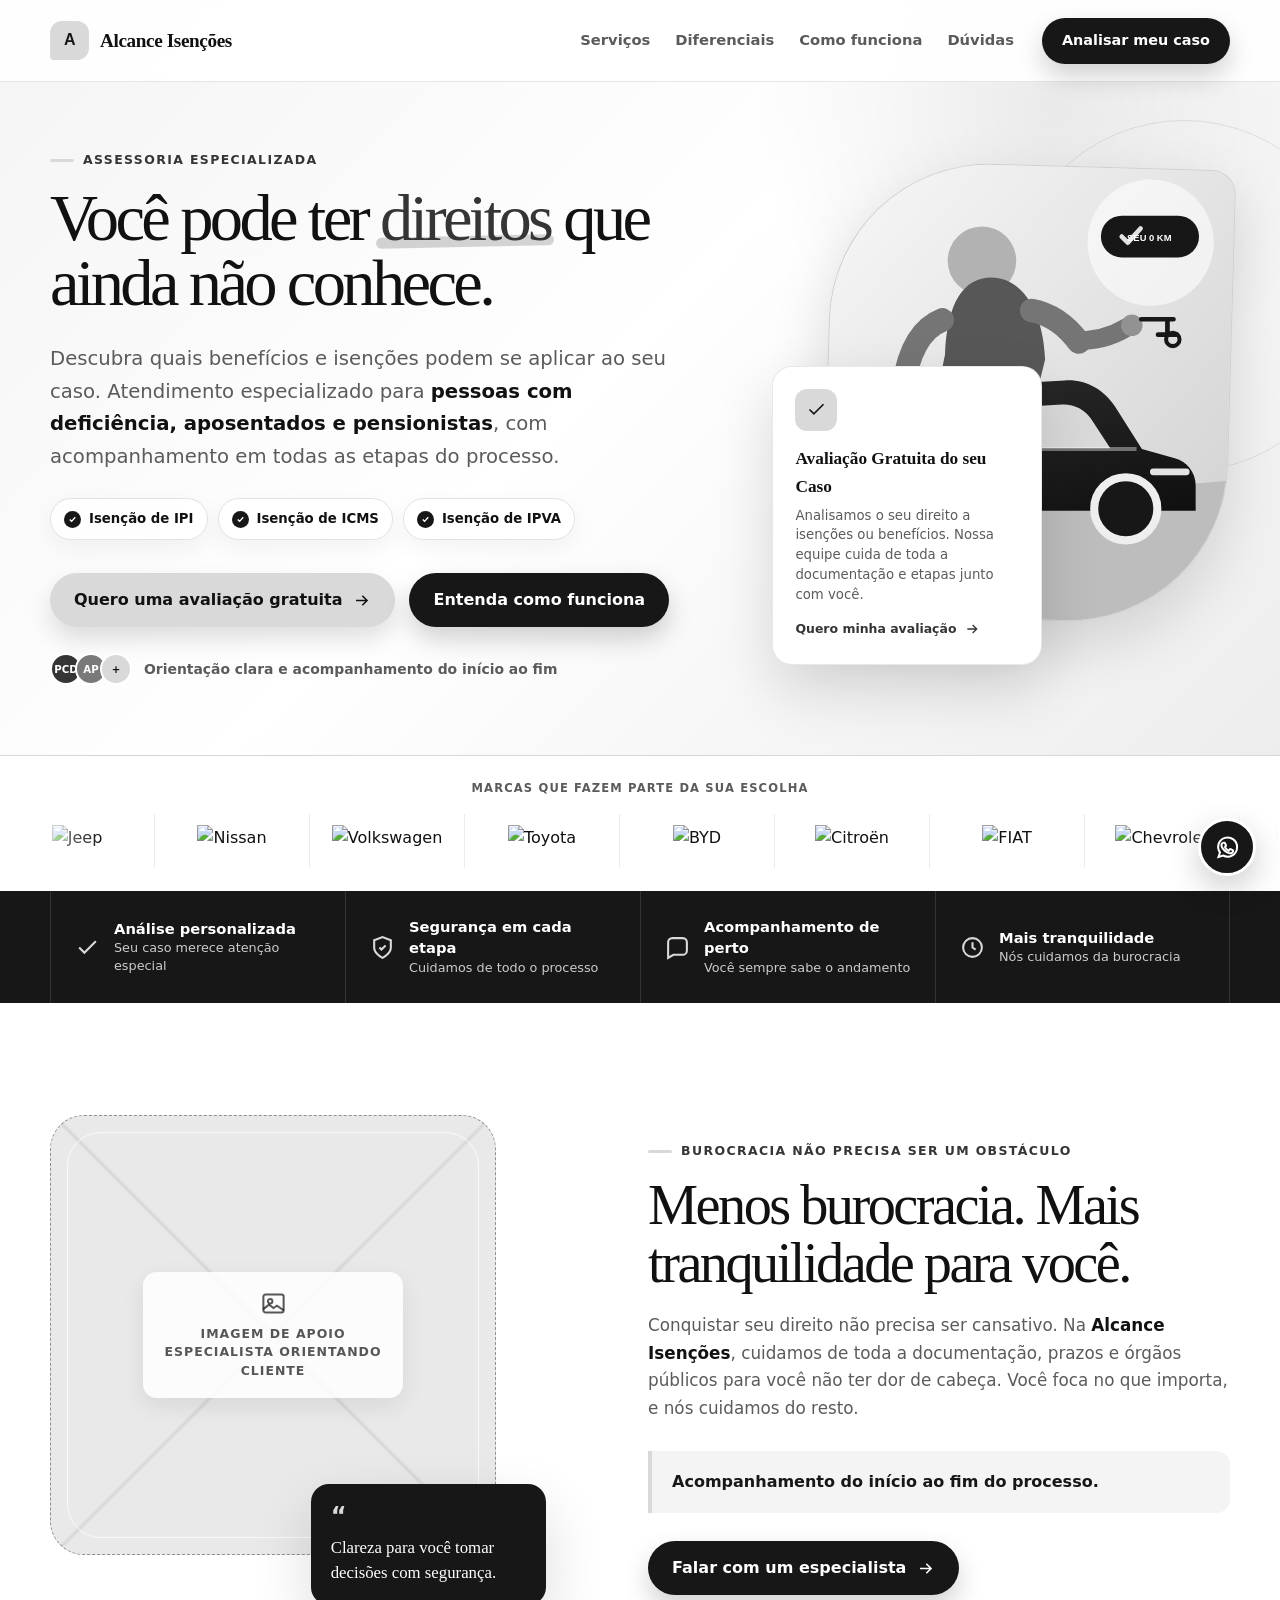
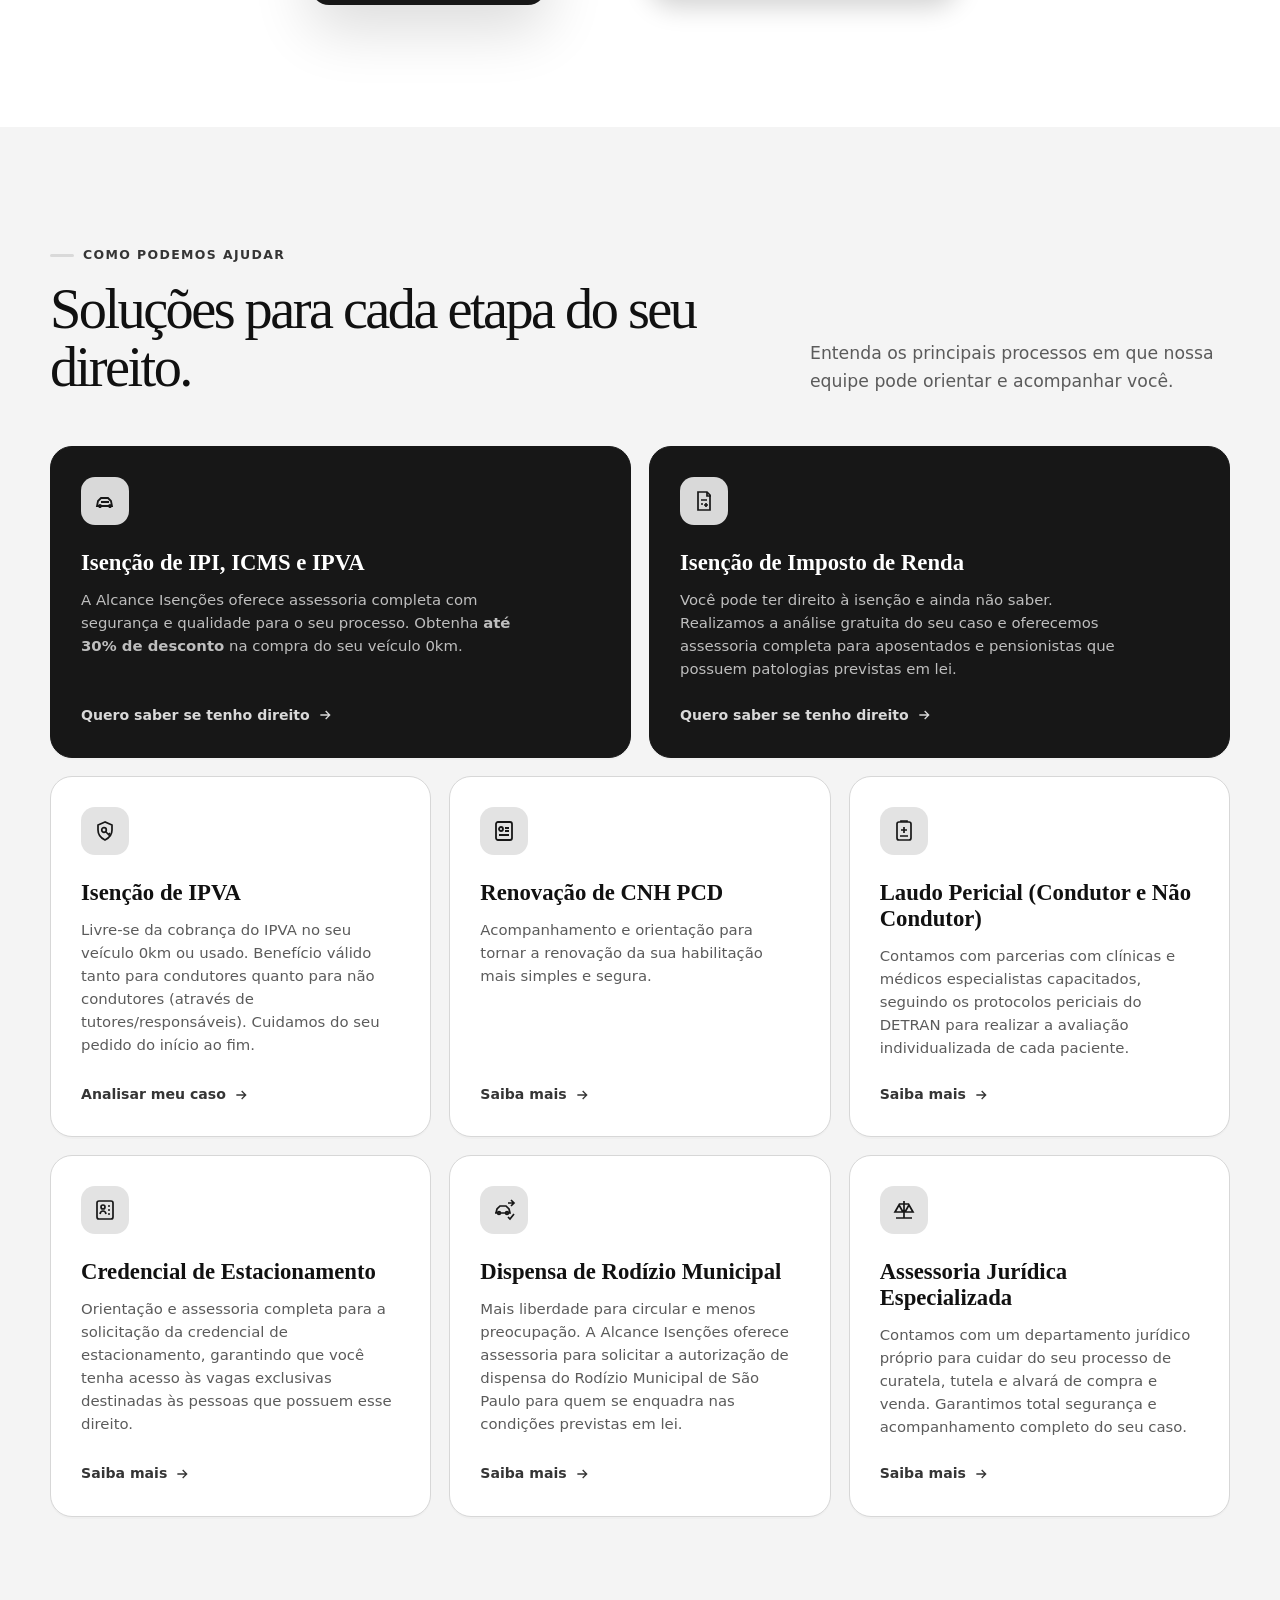
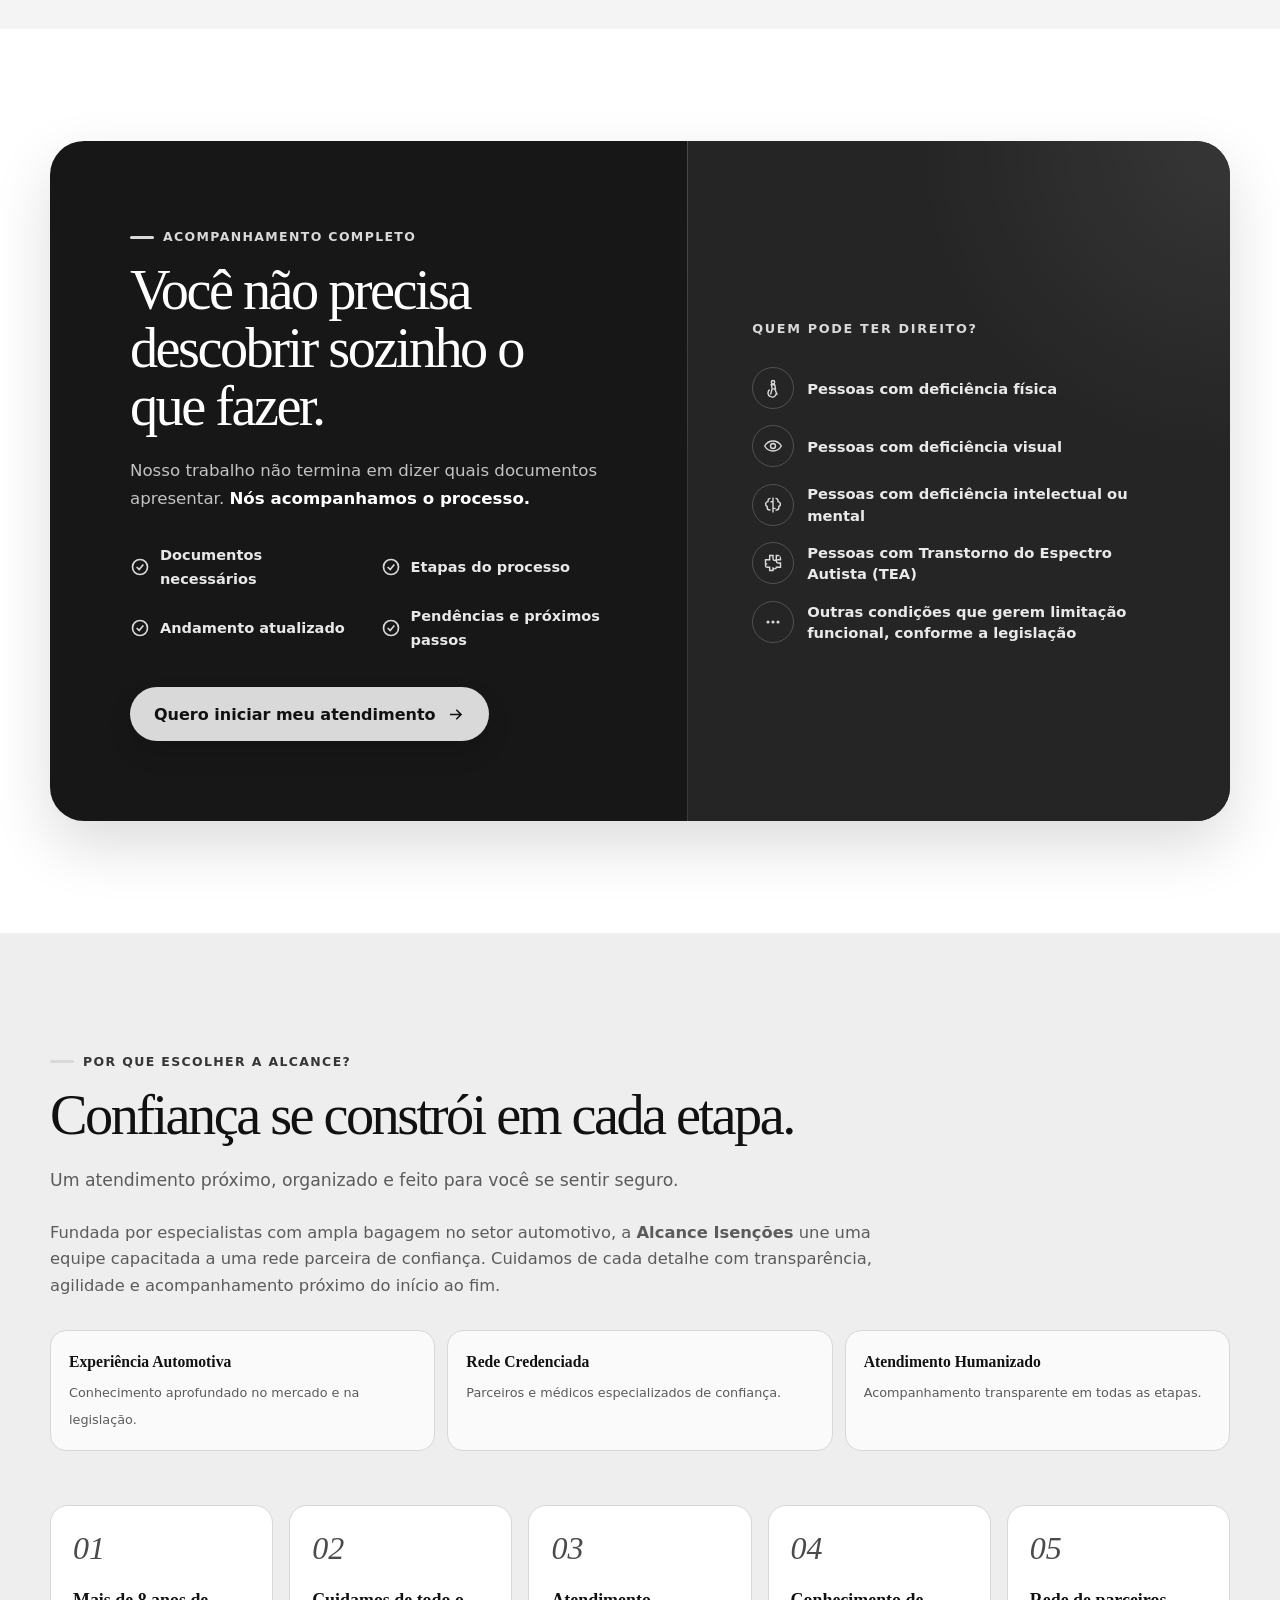
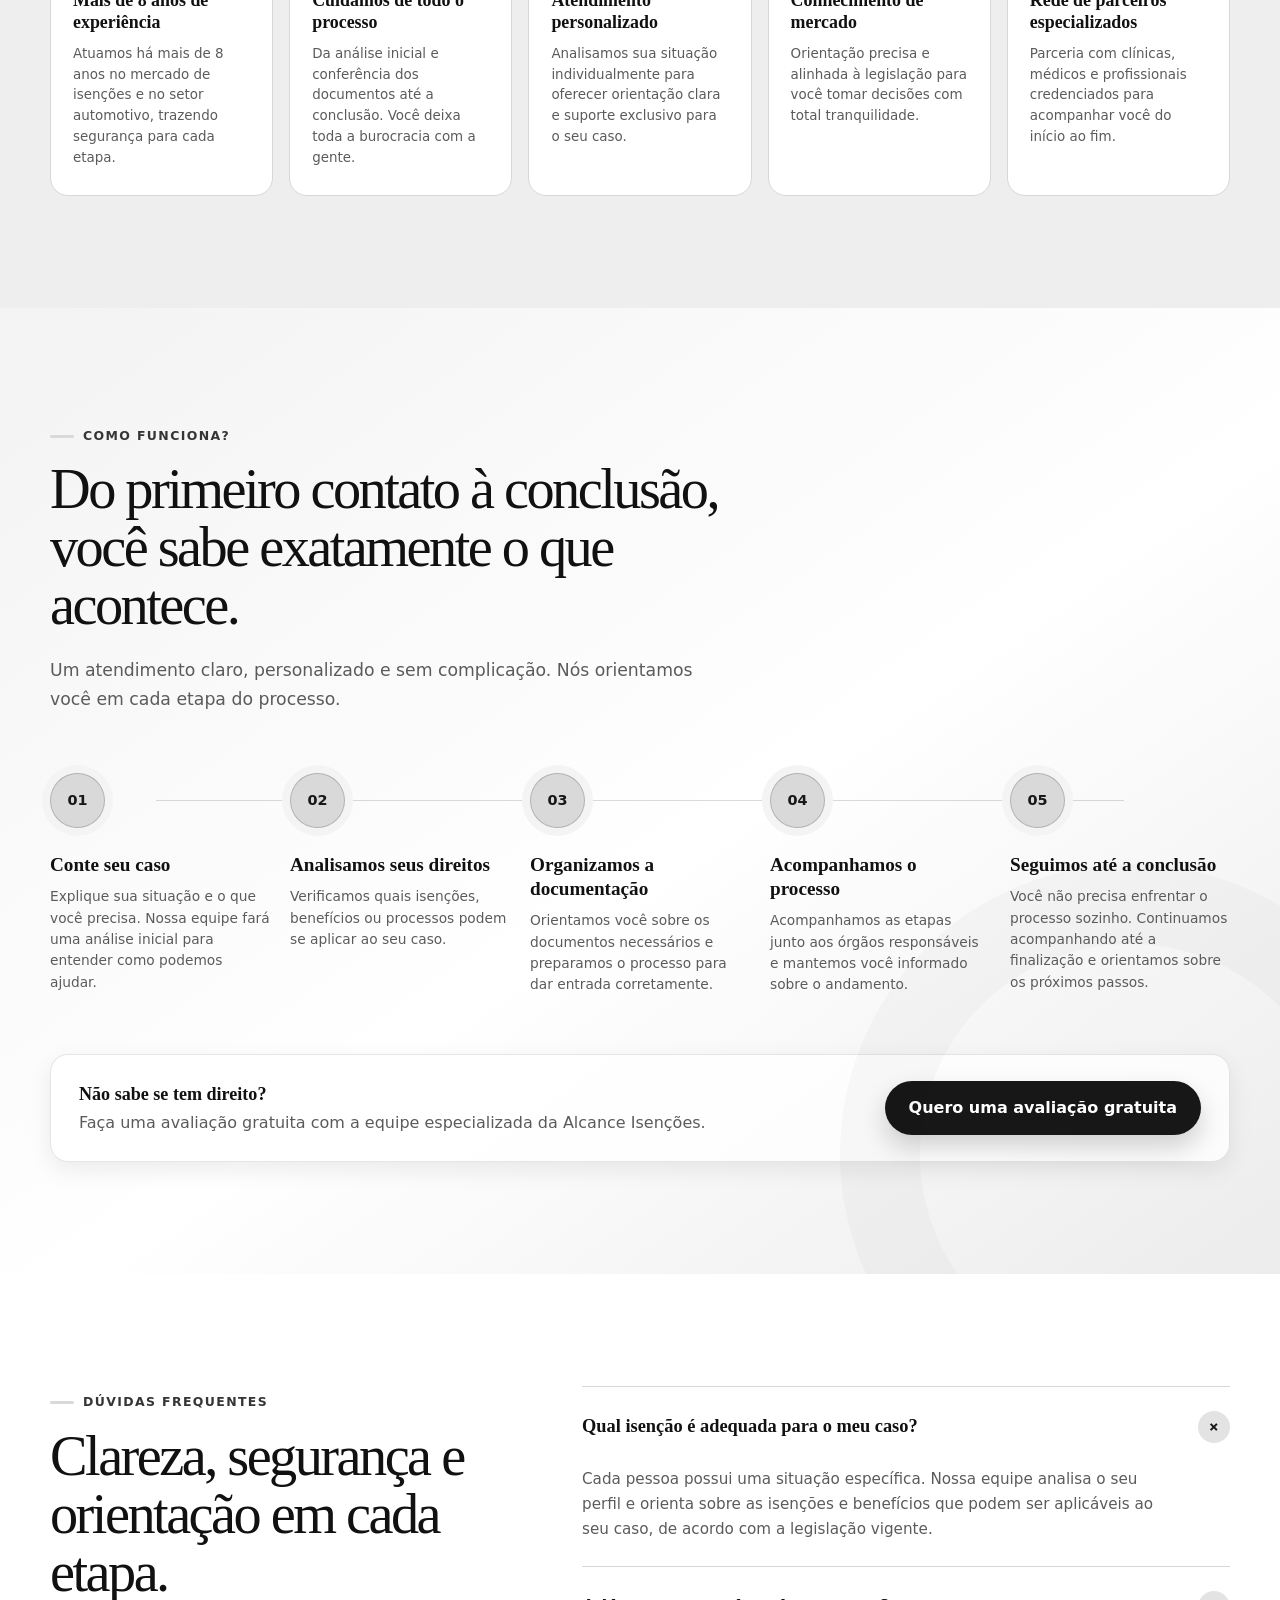
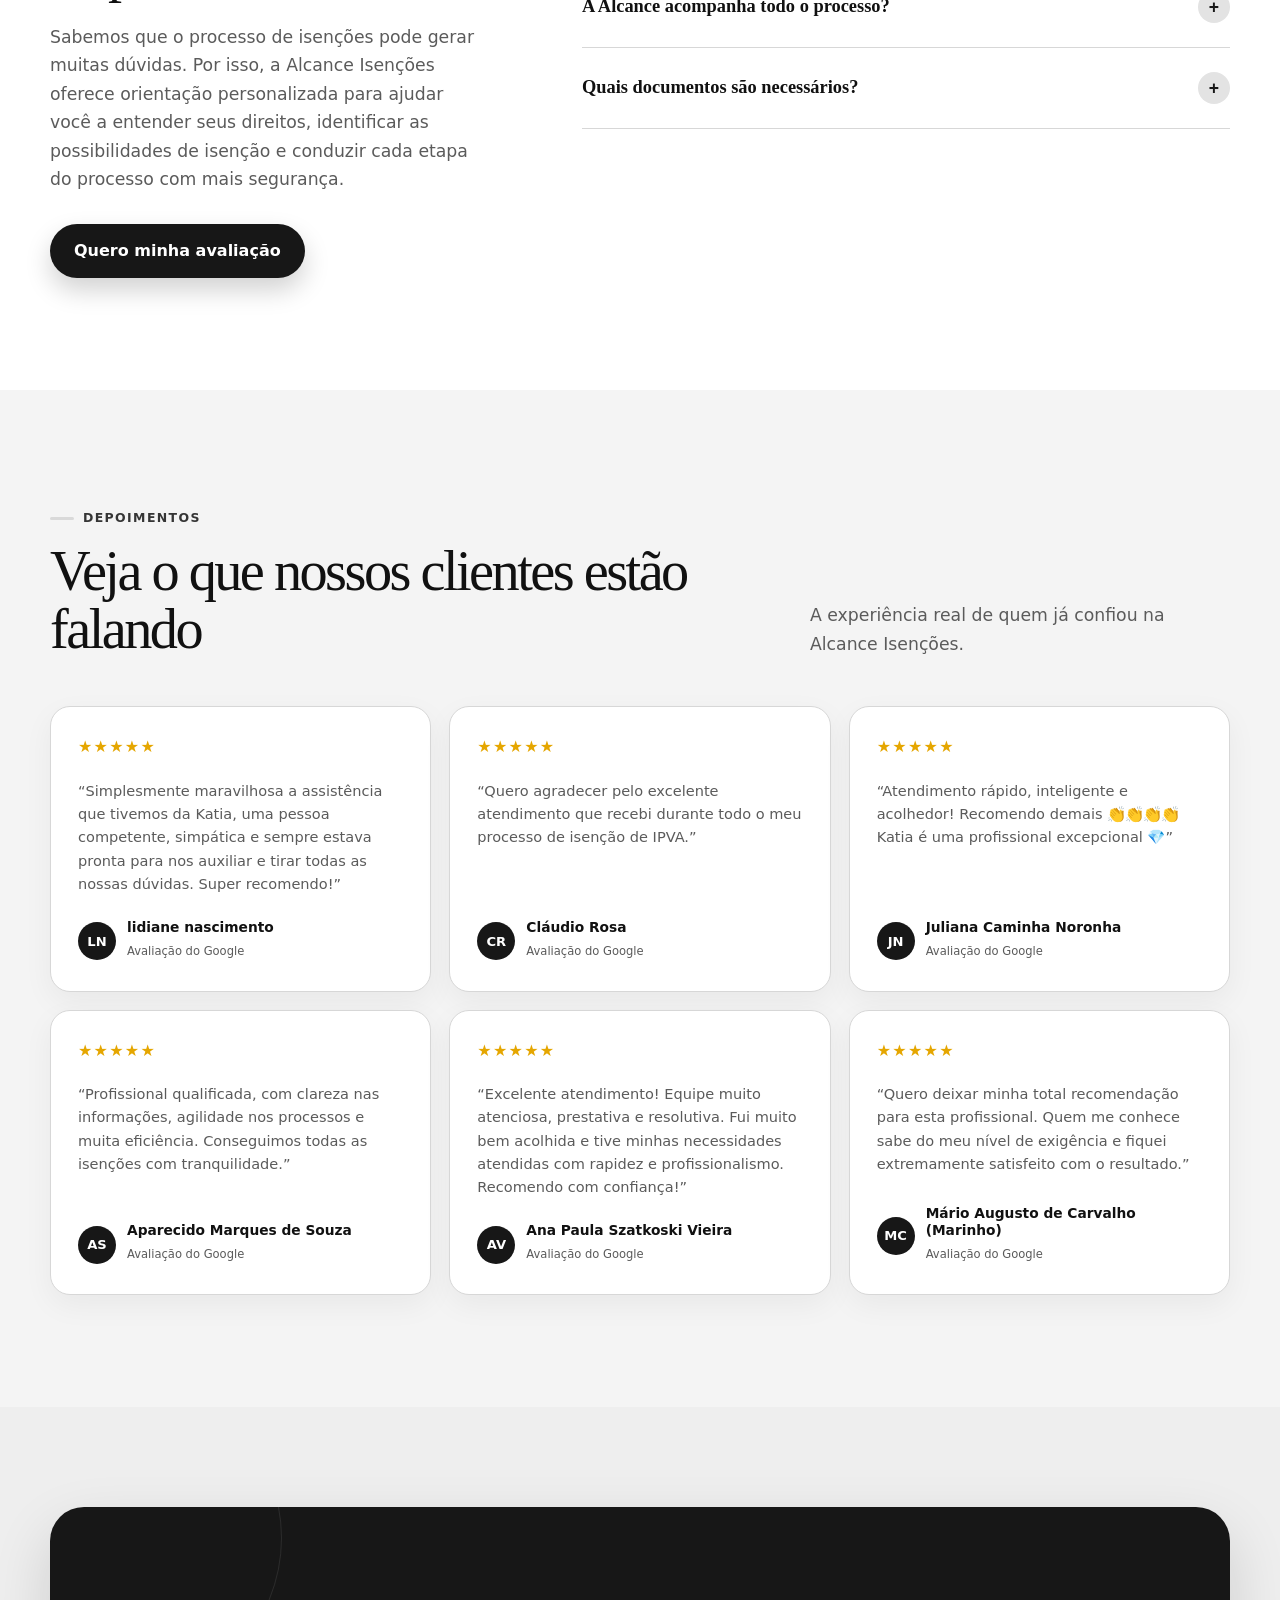
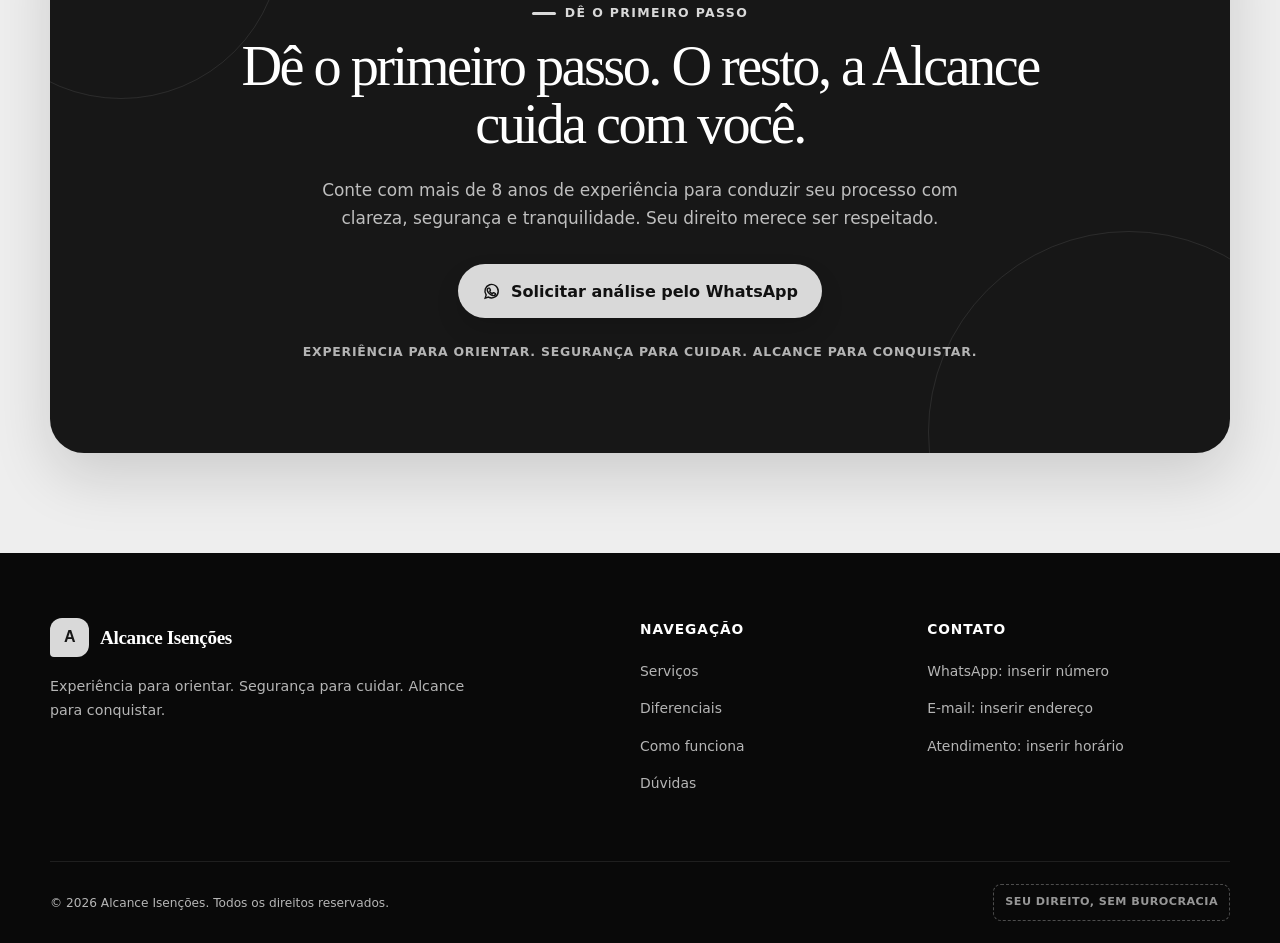
==== index.html @ c64ab35e "Atualizações" ====
<!DOCTYPE html>
<html lang="pt-BR">
<head>
  <meta charset="UTF-8">
  <meta name="viewport" content="width=device-width, initial-scale=1.0">
  <meta name="description" content="Assessoria especializada em isenções, benefícios e processos para pessoas com deficiência, aposentados e pensionistas.">
  <meta name="theme-color" content="#111111">
  <title>Alcance Isenções | Seu direito, sem burocracia</title>

  <style>
    :root {
      --ink: #111111;
      --ink-soft: #5b5b5b;
      --brand: #171717;
      --brand-2: #353535;
      --mint: #e3e3e3;
      --mint-light: #f4f4f4;
      --cream: #eeeeee;
      --paper: #ffffff;
      --accent: #d9d9d9;
      --accent-dark: #4a4a4a;
      --line: #d7d7d7;
      --shadow-sm: 0 8px 24px rgba(0, 0, 0, .08);
      --shadow-lg: 0 24px 60px rgba(0, 0, 0, .14);
      --radius-sm: 14px;
      --radius-md: 22px;
      --radius-lg: 34px;
      --max: 1180px;
      --header-height: 82px;
    }

    * {
      box-sizing: border-box;
      margin: 0;
      padding: 0;
    }

    html {
      scroll-behavior: smooth;
      scroll-padding-top: calc(var(--header-height) + 24px);
      overflow-x: clip;
    }

    body {
      color: var(--ink);
      background: var(--paper);
      font-family: Inter, ui-sans-serif, system-ui, -apple-system, BlinkMacSystemFont, "Segoe UI", sans-serif;
      font-size: 16px;
      line-height: 1.65;
      -webkit-font-smoothing: antialiased;
      overflow-x: clip;
    }

    body.menu-open {
      overflow: hidden;
    }

    a {
      color: inherit;
      text-decoration: none;
    }

    button,
    input,
    textarea,
    select {
      font: inherit;
    }

    button,
    a {
      -webkit-tap-highlight-color: transparent;
    }

    img,
    svg {
      display: block;
      max-width: 100%;
    }

    .container {
      width: min(calc(100% - 40px), var(--max));
      margin-inline: auto;
    }

    .sr-only {
      position: absolute;
      width: 1px;
      height: 1px;
      padding: 0;
      margin: -1px;
      overflow: hidden;
      clip: rect(0, 0, 0, 0);
      white-space: nowrap;
      border: 0;
    }

    main,
    section {
      max-width: 100%;
    }

    .hero-grid > *,
    .split-grid > *,
    .support-grid > *,
    .faq-layout > *,
    .footer-main > * {
      min-width: 0;
    }

    .section {
      position: relative;
      padding: 112px 0;
    }

    .section--soft {
      background: var(--mint-light);
    }

    .section--cream {
      background: var(--cream);
    }

    .eyebrow {
      display: inline-flex;
      align-items: center;
      gap: 9px;
      margin-bottom: 18px;
      color: var(--brand-2);
      font-size: .78rem;
      font-weight: 800;
      letter-spacing: .11em;
      line-height: 1;
      text-transform: uppercase;
    }

    .eyebrow::before {
      width: 24px;
      height: 3px;
      border-radius: 99px;
      background: var(--accent);
      content: "";
    }

    .section-title {
      max-width: 760px;
      font-family: Georgia, "Times New Roman", serif;
      font-size: clamp(2.1rem, 4.4vw, 4rem);
      font-weight: 500;
      letter-spacing: -.045em;
      line-height: 1.03;
    }

    .section-lead {
      max-width: 660px;
      margin-top: 22px;
      color: var(--ink-soft);
      font-size: 1.08rem;
    }

    .btn {
      display: inline-flex;
      min-height: 54px;
      align-items: center;
      justify-content: center;
      gap: 10px;
      padding: 15px 23px;
      border: 1px solid transparent;
      border-radius: 999px;
      cursor: pointer;
      font-weight: 800;
      line-height: 1.2;
      text-align: center;
      transition: transform .2s ease, box-shadow .2s ease, background .2s ease, border-color .2s ease;
    }

    .btn:hover {
      transform: translateY(-2px);
    }

    .btn:focus-visible,
    .nav-link:focus-visible,
    .menu-toggle:focus-visible,
    .footer-link:focus-visible {
      outline: 3px solid rgba(0, 0, 0, .4);
      outline-offset: 3px;
    }

    .btn--primary {
      color: #111111;
      background: var(--accent);
      box-shadow: 0 12px 24px rgba(0, 0, 0, .13);
    }

    .btn--primary:hover {
      background: #c7c7c7;
      box-shadow: 0 16px 30px rgba(0, 0, 0, .17);
    }

    .btn--dark {
      color: white;
      background: var(--brand);
      box-shadow: 0 12px 26px rgba(0, 0, 0, .18);
    }

    .btn--dark:hover {
      background: var(--brand-2);
    }

    .btn--outline {
      color: white;
      border-color: rgba(255, 255, 255, .36);
      background: transparent;
    }

    .btn--outline:hover {
      border-color: white;
      background: rgba(255, 255, 255, .08);
    }

    .btn svg {
      width: 19px;
      height: 19px;
      flex: 0 0 auto;
      transition: transform .2s ease;
    }

    .btn:hover svg {
      transform: translateX(3px);
    }

    .site-header {
      position: fixed;
      z-index: 100;
      top: 0;
      right: 0;
      left: 0;
      height: var(--header-height);
      border-bottom: 1px solid rgba(0, 0, 0, .1);
      background: rgba(255, 255, 255, .9);
      backdrop-filter: blur(16px);
    }

    .header-inner {
      display: flex;
      height: 100%;
      align-items: center;
      justify-content: space-between;
      gap: 28px;
    }

    .brand {
      display: inline-flex;
      align-items: center;
      gap: 11px;
      font-family: Georgia, "Times New Roman", serif;
      font-size: 1.2rem;
      font-weight: 700;
      letter-spacing: -.02em;
      white-space: nowrap;
    }

    .brand-mark {
      display: grid;
      width: 39px;
      height: 39px;
      place-items: center;
      border-radius: 12px 12px 12px 4px;
      color: var(--brand);
      background: var(--accent);
      font-family: Inter, sans-serif;
      font-size: 1rem;
      font-weight: 900;
    }

    .main-nav {
      display: flex;
      align-items: center;
      gap: 28px;
    }

    .nav-links {
      display: flex;
      align-items: center;
      gap: 25px;
      list-style: none;
    }

    .nav-link {
      color: var(--ink-soft);
      font-size: .92rem;
      font-weight: 700;
      transition: color .2s ease;
    }

    .nav-link:hover {
      color: var(--brand);
    }

    .header-cta {
      min-height: 46px;
      padding: 12px 19px;
      font-size: .9rem;
    }

    .menu-toggle {
      display: none;
      width: 46px;
      height: 46px;
      border: 0;
      border-radius: 12px;
      color: var(--brand);
      background: var(--mint-light);
      cursor: pointer;
    }

    .menu-toggle span,
    .menu-toggle::before,
    .menu-toggle::after {
      display: block;
      width: 20px;
      height: 2px;
      margin: 4px auto;
      border-radius: 99px;
      background: currentColor;
      content: "";
      transition: transform .2s ease, opacity .2s ease;
    }

    .menu-open .menu-toggle span {
      opacity: 0;
    }

    .menu-open .menu-toggle::before {
      transform: translateY(6px) rotate(45deg);
    }

    .menu-open .menu-toggle::after {
      transform: translateY(-6px) rotate(-45deg);
    }

    .hero {
      position: relative;
      isolation: isolate;
      overflow: hidden;
      padding: calc(var(--header-height) + 62px) 0 70px;
      background:
        radial-gradient(circle at 82% 14%, rgba(0, 0, 0, .07), transparent 24%),
        linear-gradient(135deg, #f4f4f4 0%, #fff 48%, #ededed 100%);
    }

    .hero::before {
      position: absolute;
      top: 120px;
      right: -80px;
      width: 350px;
      height: 350px;
      border: 1px solid rgba(0, 0, 0, .09);
      border-radius: 50%;
      content: "";
    }

    .hero-grid {
      display: grid;
      align-items: center;
      grid-template-columns: minmax(0, 1.18fr) minmax(390px, .82fr);
      gap: clamp(42px, 5vw, 72px);
    }

    .hero-content {
      position: relative;
      z-index: 2;
    }

    .hero h1 {
      max-width: 720px;
      font-family: Georgia, "Times New Roman", serif;
      font-size: clamp(3rem, 5.2vw, 4.75rem);
      font-weight: 500;
      letter-spacing: -.055em;
      line-height: .98;
    }

    .hero h1 span {
      position: relative;
      color: var(--brand-2);
    }

    .hero h1 span::after {
      position: absolute;
      z-index: -1;
      right: -4px;
      bottom: 7px;
      left: -4px;
      height: 11px;
      border-radius: 99px;
      background: rgba(0, 0, 0, .17);
      content: "";
      transform: rotate(-1.2deg);
    }

    .hero-copy {
      max-width: 640px;
      margin-top: 28px;
      color: var(--ink-soft);
      font-size: clamp(1.06rem, 1.7vw, 1.23rem);
    }

    .hero-copy strong {
      color: var(--ink);
    }

    .hero-benefits {
      display: flex;
      flex-wrap: wrap;
      gap: 10px;
      margin-top: 25px;
      list-style: none;
    }

    .hero-benefits li {
      display: inline-flex;
      align-items: center;
      gap: 8px;
      padding: 9px 13px;
      border: 1px solid rgba(0, 0, 0, .11);
      border-radius: 999px;
      color: var(--ink);
      background: rgba(255, 255, 255, .78);
      box-shadow: 0 8px 24px rgba(0, 0, 0, .05);
      font-size: .83rem;
      font-weight: 850;
    }

    .hero-benefits svg {
      width: 17px;
      height: 17px;
      padding: 3px;
      border-radius: 50%;
      color: white;
      background: var(--brand);
    }

    .hero-actions {
      display: flex;
      flex-wrap: wrap;
      align-items: center;
      gap: 14px;
      margin-top: 33px;
    }

    .micro-proof {
      display: flex;
      align-items: center;
      gap: 12px;
      margin-top: 26px;
      color: var(--ink-soft);
      font-size: .87rem;
      font-weight: 650;
    }

    .avatar-stack {
      display: flex;
      padding-left: 7px;
    }

    .avatar {
      display: grid;
      width: 32px;
      height: 32px;
      margin-left: -7px;
      place-items: center;
      border: 2px solid white;
      border-radius: 50%;
      color: white;
      background: var(--brand-2);
      font-size: .64rem;
      font-weight: 900;
    }

    .avatar:nth-child(2) { background: #797979; }
    .avatar:nth-child(3) { color: var(--ink); background: var(--accent); }

    .hero-visual {
      position: relative;
      min-height: 500px;
    }

    .image-placeholder {
      position: relative;
      display: grid;
      overflow: hidden;
      place-items: center;
      border: 1px dashed rgba(0, 0, 0, .38);
      color: rgba(0, 0, 0, .66);
      background:
        linear-gradient(135deg, transparent 49.5%, rgba(0, 0, 0, .08) 50%, transparent 50.5%),
        linear-gradient(45deg, transparent 49.5%, rgba(0, 0, 0, .08) 50%, transparent 50.5%),
        #e9e9e9;
      text-align: center;
    }

    .image-placeholder::before {
      position: absolute;
      inset: 16px;
      border: 1px solid rgba(255, 255, 255, .72);
      border-radius: inherit;
      content: "";
    }

    .placeholder-label {
      position: relative;
      z-index: 1;
      max-width: 260px;
      padding: 18px;
      border-radius: 14px;
      background: rgba(255, 255, 255, .86);
      box-shadow: var(--shadow-sm);
      font-size: .78rem;
      font-weight: 800;
      line-height: 1.45;
      text-transform: uppercase;
      letter-spacing: .08em;
    }

    .placeholder-label svg {
      width: 27px;
      margin: 0 auto 8px;
    }

    .hero-photo {
      position: absolute;
      top: 0;
      right: 0;
      display: block;
      width: 88%;
      height: 455px;
      overflow: hidden;
      border: 1px solid rgba(0, 0, 0, .1);
      border-radius: 160px 24px 160px 24px;
      background: #e7e7e7;
      box-shadow: var(--shadow-lg);
      transform: rotate(1.6deg);
    }

    .hero-photo > svg {
      width: 100%;
      height: 100%;
      transform: rotate(-1.6deg) scale(1.04);
    }

    .floating-card {
      position: absolute;
      bottom: 0;
      left: 0;
      width: 270px;
      padding: 22px;
      border: 1px solid rgba(0, 0, 0, .09);
      border-radius: 20px;
      background: white;
      box-shadow: var(--shadow-lg);
    }

    .floating-icon {
      display: grid;
      width: 42px;
      height: 42px;
      margin-bottom: 14px;
      place-items: center;
      border-radius: 12px;
      color: var(--brand);
      background: var(--accent);
    }

    .floating-icon svg {
      width: 21px;
    }

    .floating-card strong {
      display: block;
      margin-bottom: 4px;
      font-family: Georgia, "Times New Roman", serif;
      font-size: 1.08rem;
    }

    .floating-card p {
      color: var(--ink-soft);
      font-size: .83rem;
      line-height: 1.5;
    }

    .floating-card .card-link {
      margin-top: 14px;
      font-size: .78rem;
    }

    .brands {
      overflow: hidden;
      padding: 23px 0;
      border-top: 1px solid var(--line);
      border-bottom: 1px solid var(--line);
      background: white;
    }

    .brands-label {
      margin-bottom: 16px;
      color: var(--ink-soft);
      font-size: .72rem;
      font-weight: 850;
      letter-spacing: .1em;
      text-align: center;
      text-transform: uppercase;
    }

    .brands-viewport {
      overflow: hidden;
      mask-image: linear-gradient(to right, transparent, black 8%, black 92%, transparent);
    }

    .brands-track {
      display: flex;
      width: max-content;
      animation: brands-scroll 34s linear infinite;
    }

    .brands:hover .brands-track {
      animation-play-state: paused;
    }

    .brand-set {
      display: flex;
      align-items: center;
    }

    .partner-logo {
      display: grid;
      width: 155px;
      min-width: 155px;
      height: 54px;
      place-items: center;
      padding: 7px 20px;
      border-right: 1px solid rgba(0, 0, 0, .08);
    }

    .partner-logo img {
      width: auto;
      max-width: 112px;
      height: 32px;
      object-fit: contain;
    }

    @keyframes brands-scroll {
      to { transform: translateX(-50%); }
    }

    .trust-bar {
      position: relative;
      z-index: 3;
      margin-top: -1px;
      color: white;
      background: var(--brand);
    }

    .trust-grid {
      display: grid;
      grid-template-columns: repeat(4, 1fr);
    }

    .trust-item {
      display: flex;
      min-height: 112px;
      align-items: center;
      gap: 14px;
      padding: 24px;
      border-left: 1px solid rgba(255, 255, 255, .12);
    }

    .trust-item:last-child {
      border-right: 1px solid rgba(255, 255, 255, .12);
    }

    .trust-item svg {
      width: 25px;
      flex: 0 0 auto;
      color: var(--accent);
    }

    .trust-item span {
      color: rgba(255, 255, 255, .78);
      font-size: .8rem;
      line-height: 1.4;
    }

    .trust-item strong {
      display: block;
      color: white;
      font-size: .92rem;
    }

    .split-grid {
      display: grid;
      align-items: center;
      grid-template-columns: .92fr 1.08fr;
      gap: clamp(54px, 8vw, 110px);
    }

    .split-visual {
      position: relative;
      min-height: 500px;
    }

    .split-photo {
      width: 90%;
      height: 440px;
      border-radius: var(--radius-lg);
    }

    .side-note {
      position: absolute;
      right: 0;
      bottom: 10px;
      width: 235px;
      padding: 20px;
      border-radius: 18px;
      color: white;
      background: var(--brand);
      box-shadow: var(--shadow-lg);
    }

    .side-note span {
      display: block;
      margin-bottom: 8px;
      color: var(--accent);
      font-size: 1.5rem;
      font-weight: 900;
      line-height: 1;
    }

    .side-note p {
      font-family: Georgia, "Times New Roman", serif;
      font-size: 1.05rem;
      line-height: 1.45;
    }

    .copy-block p {
      margin-top: 20px;
      color: var(--ink-soft);
      font-size: 1.05rem;
    }

    .copy-block p strong {
      color: var(--ink);
    }

    .copy-callout {
      margin: 28px 0;
      padding: 18px 20px;
      border-left: 4px solid var(--accent);
      border-radius: 0 14px 14px 0;
      color: var(--brand);
      background: var(--mint-light);
      font-weight: 800;
    }

    .services-head {
      display: flex;
      align-items: end;
      justify-content: space-between;
      gap: 40px;
      margin-bottom: 50px;
    }

    .services-head .section-lead {
      max-width: 420px;
      margin: 0;
    }

    .services-grid {
      display: grid;
      grid-template-columns: repeat(12, 1fr);
      gap: 18px;
    }

    .service-card {
      position: relative;
      display: flex;
      min-height: 295px;
      flex-direction: column;
      align-items: flex-start;
      grid-column: span 4;
      padding: 30px;
      border: 1px solid var(--line);
      border-radius: var(--radius-md);
      background: white;
      box-shadow: 0 2px 0 rgba(0, 0, 0, .02);
      transition: transform .25s ease, box-shadow .25s ease, border-color .25s ease;
    }

    .service-card:hover {
      border-color: rgba(0, 0, 0, .28);
      box-shadow: var(--shadow-lg);
      transform: translateY(-5px);
    }

    .service-card--featured {
      grid-column: span 6;
      color: white;
      border-color: var(--brand);
      background: var(--brand);
    }

    .service-icon {
      display: grid;
      width: 48px;
      height: 48px;
      margin-bottom: 25px;
      place-items: center;
      border-radius: 14px;
      color: var(--brand);
      background: var(--mint);
    }

    .service-card--featured .service-icon {
      color: var(--brand);
      background: var(--accent);
    }

    .service-icon svg {
      width: 24px;
    }

    .service-card h3 {
      max-width: 330px;
      font-family: Georgia, "Times New Roman", serif;
      font-size: 1.42rem;
      line-height: 1.14;
    }

    .service-card p {
      margin: 13px 0 23px;
      color: var(--ink-soft);
      font-size: .93rem;
      line-height: 1.55;
    }

    .service-card--featured p {
      max-width: 460px;
      color: rgba(255, 255, 255, .72);
    }

    .card-link {
      display: inline-flex;
      align-items: center;
      gap: 7px;
      margin-top: auto;
      color: var(--brand-2);
      font-size: .88rem;
      font-weight: 900;
    }

    .service-card--featured .card-link {
      color: var(--accent);
    }

    .card-link svg {
      width: 16px;
      transition: transform .2s ease;
    }

    .service-card:hover .card-link svg {
      transform: translateX(4px);
    }

    .support-panel {
      overflow: hidden;
      border-radius: var(--radius-lg);
      color: white;
      background: var(--brand);
      box-shadow: var(--shadow-lg);
    }

    .support-grid {
      display: grid;
      grid-template-columns: 1.08fr .92fr;
    }

    .support-copy {
      padding: clamp(42px, 7vw, 80px);
    }

    .support-copy .eyebrow {
      color: var(--accent);
    }

    .support-copy .section-title {
      max-width: 610px;
    }

    .support-copy > p {
      max-width: 620px;
      margin-top: 22px;
      color: rgba(255, 255, 255, .74);
      font-size: 1.04rem;
    }

    .support-copy > p strong {
      color: white;
    }

    .check-list {
      display: grid;
      margin: 31px 0 35px;
      grid-template-columns: 1fr 1fr;
      gap: 13px 24px;
      list-style: none;
    }

    .check-list li {
      display: flex;
      align-items: center;
      gap: 10px;
      color: rgba(255, 255, 255, .9);
      font-size: .91rem;
      font-weight: 700;
    }

    .check-list svg {
      width: 20px;
      flex: 0 0 auto;
      color: var(--accent);
    }

    .support-photo {
      min-height: 610px;
      border: 0;
      border-radius: 0;
      background-color: #2b2b2b;
      color: rgba(255, 255, 255, .75);
    }

    .eligibility-card {
      display: flex;
      min-height: 610px;
      flex-direction: column;
      justify-content: center;
      padding: clamp(38px, 5vw, 64px);
      border-left: 1px solid rgba(255, 255, 255, .1);
      background:
        radial-gradient(circle at 100% 0, rgba(255, 255, 255, .08), transparent 36%),
        #252525;
    }

    .eligibility-card h3 {
      margin-bottom: 28px;
      color: var(--accent);
      font-size: .8rem;
      letter-spacing: .13em;
      text-transform: uppercase;
    }

    .eligibility-list {
      display: grid;
      gap: 16px;
      list-style: none;
    }

    .eligibility-list li {
      display: flex;
      align-items: center;
      gap: 13px;
      color: rgba(255, 255, 255, .9);
      font-size: .92rem;
      font-weight: 700;
      line-height: 1.45;
    }

    .eligibility-list svg {
      width: 42px;
      height: 42px;
      flex: 0 0 auto;
      padding: 10px;
      border: 1px solid rgba(255, 255, 255, .2);
      border-radius: 50%;
      color: var(--accent);
    }

    .institutional-copy {
      max-width: 840px;
      margin-top: 25px;
      color: var(--ink-soft);
      font-size: 1.02rem;
    }

    .institutional-highlights {
      display: grid;
      margin-top: 30px;
      grid-template-columns: repeat(3, 1fr);
      gap: 12px;
    }

    .institutional-highlight {
      padding: 18px;
      border: 1px solid var(--line);
      border-radius: 16px;
      background: rgba(255, 255, 255, .72);
    }

    .institutional-highlight strong {
      display: block;
      margin-bottom: 4px;
      font-family: Georgia, "Times New Roman", serif;
      font-size: .98rem;
    }

    .institutional-highlight span {
      color: var(--ink-soft);
      font-size: .8rem;
      line-height: 1.45;
    }

    .reasons-grid {
      display: grid;
      margin-top: 54px;
      grid-template-columns: repeat(5, 1fr);
      gap: 16px;
    }

    .reason-card {
      padding: 26px 22px;
      border: 1px solid var(--line);
      border-radius: 18px;
      background: white;
    }

    .reason-number {
      display: block;
      margin-bottom: 25px;
      color: var(--accent-dark);
      font-family: Georgia, "Times New Roman", serif;
      font-size: 2rem;
      font-style: italic;
      line-height: 1;
    }

    .reason-card h3 {
      margin-bottom: 10px;
      font-family: Georgia, "Times New Roman", serif;
      font-size: 1.12rem;
      line-height: 1.25;
    }

    .reason-card p {
      color: var(--ink-soft);
      font-size: .84rem;
      line-height: 1.55;
    }

    .process-section {
      overflow: hidden;
      color: var(--ink);
      background: linear-gradient(145deg, #f3f3f3 0%, #fff 55%, #ececec 100%);
    }

    .process-section::after {
      position: absolute;
      right: -140px;
      bottom: -170px;
      width: 420px;
      height: 420px;
      border: 80px solid rgba(0, 0, 0, .025);
      border-radius: 50%;
      content: "";
    }

    .process-section .eyebrow {
      color: var(--brand-2);
    }

    .process-section .section-lead {
      color: var(--ink-soft);
    }

    .steps {
      position: relative;
      z-index: 1;
      display: grid;
      margin-top: 60px;
      grid-template-columns: repeat(5, 1fr);
      gap: 20px;
    }

    .steps::before {
      position: absolute;
      z-index: -1;
      top: 27px;
      right: 9%;
      left: 9%;
      height: 1px;
      background: rgba(0, 0, 0, .14);
      content: "";
    }

    .step-number {
      display: grid;
      width: 55px;
      height: 55px;
      margin-bottom: 25px;
      place-items: center;
      border: 1px solid rgba(0, 0, 0, .18);
      border-radius: 50%;
      color: var(--brand);
      background: var(--accent);
      box-shadow: 0 0 0 8px #f4f4f4;
      font-size: .9rem;
      font-weight: 900;
    }

    .step h3 {
      margin-bottom: 9px;
      font-family: Georgia, "Times New Roman", serif;
      font-size: 1.2rem;
      line-height: 1.25;
    }

    .step p {
      color: var(--ink-soft);
      font-size: .86rem;
      line-height: 1.55;
    }

    .process-cta {
      display: flex;
      align-items: center;
      justify-content: space-between;
      gap: 30px;
      margin-top: 58px;
      padding: 25px 28px;
      border: 1px solid rgba(0, 0, 0, .1);
      border-radius: 18px;
      background: rgba(255, 255, 255, .78);
      box-shadow: var(--shadow-sm);
    }

    .process-cta p {
      color: var(--ink-soft);
    }

    .process-cta strong {
      display: block;
      color: var(--ink);
      font-family: Georgia, "Times New Roman", serif;
      font-size: 1.13rem;
    }

    .faq-layout {
      display: grid;
      grid-template-columns: .8fr 1.2fr;
      gap: clamp(50px, 8vw, 100px);
    }

    .faq-aside {
      align-self: start;
    }

    .faq-aside .btn {
      margin-top: 30px;
    }

    .faq-list {
      border-top: 1px solid var(--line);
    }

    .faq-item {
      border-bottom: 1px solid var(--line);
    }

    .faq-question {
      display: flex;
      width: 100%;
      align-items: center;
      justify-content: space-between;
      gap: 24px;
      padding: 24px 0;
      border: 0;
      color: var(--ink);
      background: transparent;
      cursor: pointer;
      font-family: Georgia, "Times New Roman", serif;
      font-size: 1.15rem;
      font-weight: 700;
      line-height: 1.3;
      text-align: left;
    }

    .faq-question::after {
      display: grid;
      width: 32px;
      height: 32px;
      flex: 0 0 auto;
      place-items: center;
      border-radius: 50%;
      color: var(--brand);
      background: var(--mint);
      content: "+";
      font-family: Inter, sans-serif;
      font-size: 1.1rem;
      transition: transform .2s ease;
    }

    .faq-item.is-open .faq-question::after {
      transform: rotate(45deg);
    }

    .faq-answer {
      display: grid;
      grid-template-rows: 0fr;
      transition: grid-template-rows .25s ease;
    }

    .faq-answer > div {
      overflow: hidden;
    }

    .faq-answer p {
      max-width: 680px;
      padding: 0 50px 0 0;
      color: var(--ink-soft);
      font-size: .95rem;
    }

    .faq-item.is-open .faq-answer {
      grid-template-rows: 1fr;
    }

    .faq-item.is-open .faq-answer p {
      padding-bottom: 24px;
    }

    .testimonials {
      background: var(--mint-light);
    }

    .testimonials-head {
      display: flex;
      align-items: end;
      justify-content: space-between;
      gap: 40px;
      margin-bottom: 48px;
    }

    .testimonials-head .section-lead {
      max-width: 420px;
      margin: 0;
    }

    .testimonials-grid {
      display: grid;
      grid-template-columns: repeat(3, 1fr);
      gap: 18px;
    }

    .testimonial-card {
      display: flex;
      min-height: 260px;
      flex-direction: column;
      padding: 27px;
      border: 1px solid var(--line);
      border-radius: 20px;
      background: white;
      box-shadow: 0 10px 30px rgba(0, 0, 0, .05);
    }

    .testimonial-stars {
      color: #e5a600;
      font-size: 1rem;
      letter-spacing: .08em;
    }

    .testimonial-card blockquote {
      margin: 18px 0 24px;
      color: var(--ink-soft);
      font-size: .91rem;
      line-height: 1.6;
    }

    .testimonial-author {
      display: flex;
      align-items: center;
      gap: 11px;
      margin-top: auto;
    }

    .testimonial-avatar {
      display: grid;
      width: 38px;
      height: 38px;
      flex: 0 0 auto;
      place-items: center;
      border-radius: 50%;
      color: white;
      background: var(--brand);
      font-size: .82rem;
      font-weight: 900;
    }

    .testimonial-author strong {
      display: block;
      font-size: .86rem;
      line-height: 1.3;
    }

    .testimonial-author small {
      color: var(--ink-soft);
      font-size: .72rem;
    }

    .final-cta {
      padding: 100px 0;
      background: var(--cream);
    }

    .cta-panel {
      position: relative;
      overflow: hidden;
      padding: clamp(48px, 8vw, 90px);
      border-radius: var(--radius-lg);
      color: white;
      background: var(--brand);
      text-align: center;
      box-shadow: var(--shadow-lg);
    }

    .cta-panel::before,
    .cta-panel::after {
      position: absolute;
      border: 1px solid rgba(255, 255, 255, .09);
      border-radius: 50%;
      content: "";
    }

    .cta-panel::before {
      top: -130px;
      left: -90px;
      width: 320px;
      height: 320px;
    }

    .cta-panel::after {
      right: -100px;
      bottom: -180px;
      width: 400px;
      height: 400px;
    }

    .cta-panel .eyebrow,
    .cta-panel .section-title,
    .cta-panel p,
    .cta-panel .btn,
    .cta-panel .cta-note {
      position: relative;
      z-index: 1;
    }

    .cta-panel .eyebrow {
      color: var(--accent);
    }

    .cta-panel .section-title {
      max-width: 830px;
      margin: 0 auto;
    }

    .cta-panel > p {
      max-width: 670px;
      margin: 24px auto 31px;
      color: rgba(255, 255, 255, .72);
      font-size: 1.06rem;
    }

    .cta-note {
      display: block;
      max-width: 720px;
      margin: 24px auto 0;
      color: rgba(255, 255, 255, .68);
      font-size: .78rem;
      font-weight: 800;
      letter-spacing: .06em;
      text-transform: uppercase;
    }

    .site-footer {
      color: rgba(255, 255, 255, .7);
      background: #090909;
    }

    .footer-main {
      display: grid;
      padding: 65px 0;
      grid-template-columns: 1.4fr .6fr .8fr;
      gap: 60px;
    }

    .site-footer .brand {
      color: white;
    }

    .footer-about p {
      max-width: 430px;
      margin-top: 18px;
      font-size: .89rem;
    }

    .footer-column h3 {
      margin-bottom: 17px;
      color: white;
      font-size: .86rem;
      letter-spacing: .07em;
      text-transform: uppercase;
    }

    .footer-column ul {
      display: grid;
      gap: 11px;
      list-style: none;
    }

    .footer-link {
      font-size: .87rem;
      transition: color .2s ease;
    }

    .footer-link:hover {
      color: var(--accent);
    }

    .footer-bottom {
      display: flex;
      align-items: center;
      justify-content: space-between;
      gap: 20px;
      padding: 22px 0;
      border-top: 1px solid rgba(255, 255, 255, .09);
      font-size: .76rem;
    }

    .wireframe-note {
      display: inline-flex;
      align-items: center;
      gap: 8px;
      padding: 8px 11px;
      border: 1px dashed rgba(255, 255, 255, .28);
      border-radius: 8px;
      color: rgba(255, 255, 255, .58);
      font-size: .7rem;
      font-weight: 700;
      letter-spacing: .04em;
      text-transform: uppercase;
    }

    .whatsapp-float {
      position: fixed;
      z-index: 90;
      right: 24px;
      bottom: 24px;
      display: grid;
      width: 58px;
      height: 58px;
      place-items: center;
      border: 3px solid white;
      border-radius: 50%;
      color: white;
      background: #171717;
      box-shadow: 0 12px 32px rgba(0, 0, 0, .2);
      transition: transform .2s ease;
    }

    .whatsapp-float:hover {
      transform: translateY(-3px) scale(1.03);
    }

    .whatsapp-float svg {
      width: 27px;
    }

    .whatsapp-float::before {
      position: absolute;
      right: 66px;
      width: max-content;
      padding: 8px 12px;
      border-radius: 8px;
      color: white;
      background: var(--brand);
      content: "Fale com a Alcance";
      font-size: .76rem;
      font-weight: 800;
      opacity: 0;
      pointer-events: none;
      transform: translateX(8px);
      transition: opacity .2s ease, transform .2s ease;
    }

    .whatsapp-float:hover::before {
      opacity: 1;
      transform: translateX(0);
    }

    .reveal {
      opacity: 0;
      transform: translateY(22px);
      transition: opacity .65s ease, transform .65s ease;
    }

    .reveal.is-visible {
      opacity: 1;
      transform: none;
    }

    @media (max-width: 1020px) {
      :root { --header-height: 72px; }

      .section { padding: 88px 0; }

      .menu-toggle { display: block; }

      .main-nav {
        position: fixed;
        top: var(--header-height);
        right: 0;
        left: 0;
        display: grid;
        max-height: 0;
        padding: 0 20px;
        overflow: hidden;
        border-bottom: 1px solid var(--line);
        background: white;
        opacity: 0;
        transition: max-height .3s ease, padding .3s ease, opacity .2s ease;
      }

      .menu-open .main-nav {
        max-height: calc(100vh - var(--header-height));
        padding-top: 24px;
        padding-bottom: 28px;
        opacity: 1;
      }

      .nav-links {
        display: grid;
        gap: 0;
      }

      .nav-link {
        display: block;
        padding: 13px 4px;
        border-bottom: 1px solid var(--line);
      }

      .header-cta { width: 100%; }

      .hero-grid {
        grid-template-columns: 1fr 380px;
        gap: 36px;
      }

      .hero h1 { font-size: clamp(3rem, 7.2vw, 4.8rem); }

      .hero-visual { min-height: 480px; }

      .hero-photo { height: 430px; }

      .trust-grid { grid-template-columns: 1fr 1fr; }

      .trust-item:nth-child(3) { border-top: 1px solid rgba(255, 255, 255, .12); }
      .trust-item:nth-child(4) { border-top: 1px solid rgba(255, 255, 255, .12); }

      .service-card { grid-column: span 6; }

      .reasons-grid {
        grid-template-columns: repeat(3, 1fr);
      }

      .testimonials-grid {
        grid-template-columns: repeat(2, 1fr);
      }

      .reason-card:nth-child(4),
      .reason-card:nth-child(5) {
        grid-column: span 1;
      }

      .steps {
        grid-template-columns: repeat(3, 1fr);
        gap: 38px 26px;
      }

      .steps::before { display: none; }
    }

    @media (max-width: 900px) {
      .hero-grid {
        grid-template-columns: 1fr;
        gap: 44px;
      }

      .hero-content {
        max-width: 730px;
      }

      .hero h1 {
        font-size: clamp(3.1rem, 9vw, 4.4rem);
      }

      .hero-visual {
        width: min(100%, 600px);
        min-height: 480px;
        margin-inline: auto;
      }
    }

    @media (max-width: 780px) {
      .container { width: min(calc(100% - 32px), var(--max)); }

      .section { padding: 72px 0; }

      .hero { padding-top: calc(var(--header-height) + 52px); }

      .hero-grid,
      .split-grid,
      .support-grid,
      .faq-layout {
        grid-template-columns: 1fr;
      }

      .hero h1 { font-size: clamp(3rem, 14vw, 4.3rem); }

      .hero-visual {
        min-height: 510px;
        margin-top: 8px;
      }

      .hero-photo {
        right: 0;
        left: 0;
        width: 94%;
        height: 435px;
        margin: auto;
      }

      .floating-card { left: 6px; }

      .services-head {
        display: block;
      }

      .services-head .section-lead { margin-top: 18px; }

      .support-photo {
        min-height: 420px;
        order: -1;
      }

      .eligibility-card {
        min-height: auto;
      }

      .institutional-highlights {
        grid-template-columns: 1fr 1fr;
      }

      .testimonials-head {
        display: block;
      }

      .testimonials-head .section-lead {
        margin-top: 18px;
      }

      .reasons-grid {
        grid-template-columns: 1fr 1fr;
      }

      .steps {
        grid-template-columns: 1fr 1fr;
      }

      .footer-main {
        grid-template-columns: 1fr 1fr;
      }

      .footer-about { grid-column: 1 / -1; }
    }

    @media (max-width: 560px) {
      .section-title { font-size: 2.35rem; }

      .brand { font-size: 1.08rem; }

      .hero h1 {
        font-size: clamp(2.8rem, 15vw, 3.8rem);
      }

      .hero h1 span { white-space: normal; }

      .hero-copy { font-size: 1rem; }

      .hero-actions {
        display: grid;
      }

      .hero-actions .btn { width: 100%; }

      .hero-visual { min-height: 440px; }

      .hero-photo {
        height: 370px;
        border-radius: 100px 20px 100px 20px;
      }

      .floating-card {
        right: 0;
        bottom: 0;
        left: auto;
        width: 235px;
      }

      .trust-grid { grid-template-columns: 1fr; }

      .trust-item {
        min-height: 86px;
        padding: 18px 8px;
        border-right: 0;
        border-bottom: 1px solid rgba(255, 255, 255, .1);
        border-left: 0;
      }

      .split-visual { min-height: 410px; }

      .split-photo {
        width: 95%;
        height: 360px;
      }

      .side-note {
        width: 210px;
        padding: 17px;
      }

      .service-card,
      .service-card--featured {
        min-height: auto;
        grid-column: 1 / -1;
      }

      .check-list { grid-template-columns: 1fr; }

      .institutional-highlights,
      .testimonials-grid {
        grid-template-columns: 1fr;
      }

      .reasons-grid,
      .steps {
        grid-template-columns: 1fr;
      }

      .reason-card { padding: 25px; }

      .process-cta {
        align-items: stretch;
        flex-direction: column;
      }

      .process-cta .btn { width: 100%; }

      .footer-main { grid-template-columns: 1fr; }

      .footer-about { grid-column: auto; }

      .footer-bottom {
        align-items: flex-start;
        flex-direction: column;
      }

      .whatsapp-float {
        right: 16px;
        bottom: 16px;
        width: 54px;
        height: 54px;
      }

      .whatsapp-float::before { display: none; }
    }

    @media (prefers-reduced-motion: reduce) {
      html { scroll-behavior: auto; }

      *,
      *::before,
      *::after {
        scroll-behavior: auto !important;
        transition-duration: .01ms !important;
        animation-duration: .01ms !important;
        animation-iteration-count: 1 !important;
      }

      .reveal {
        opacity: 1;
        transform: none;
      }

      .brands-viewport {
        overflow-x: auto;
        mask-image: none;
      }

      .brands-track {
        animation: none;
      }

      .brand-set[aria-hidden="true"] {
        display: none;
      }
    }
  </style>
</head>

<body>
  <header class="site-header" aria-label="Cabeçalho principal">
    <div class="container header-inner">
      <a class="brand" href="#inicio" aria-label="Alcance Isenções — início">
        <span class="brand-mark" aria-hidden="true">A</span>
        <span>Alcance Isenções</span>
      </a>

      <button class="menu-toggle" type="button" aria-expanded="false" aria-controls="main-nav" aria-label="Abrir menu">
        <span></span>
      </button>

      <nav class="main-nav" id="main-nav" aria-label="Navegação principal">
        <ul class="nav-links">
          <li><a class="nav-link" href="#servicos">Serviços</a></li>
          <li><a class="nav-link" href="#diferenciais">Diferenciais</a></li>
          <li><a class="nav-link" href="#como-funciona">Como funciona</a></li>
          <li><a class="nav-link" href="#duvidas">Dúvidas</a></li>
        </ul>
        <a class="btn btn--dark header-cta" href="#contato">Analisar meu caso</a>
      </nav>
    </div>
  </header>

  <main>
    <section class="hero" id="inicio">
      <div class="container hero-grid">
        <div class="hero-content reveal">
          <span class="eyebrow">Assessoria especializada</span>
          <h1>Você pode ter <span>direitos</span> que ainda não conhece.</h1>
          <p class="hero-copy">Descubra quais benefícios e isenções podem se aplicar ao seu caso. Atendimento especializado para <strong>pessoas com deficiência, aposentados e pensionistas</strong>, com acompanhamento em todas as etapas do processo.</p>

          <ul class="hero-benefits">
            <li><svg viewBox="0 0 24 24" fill="none" stroke="currentColor" stroke-width="3" aria-hidden="true"><path d="m6 12 4 4 8-9"/></svg>Isenção de IPI</li>
            <li><svg viewBox="0 0 24 24" fill="none" stroke="currentColor" stroke-width="3" aria-hidden="true"><path d="m6 12 4 4 8-9"/></svg>Isenção de ICMS</li>
            <li><svg viewBox="0 0 24 24" fill="none" stroke="currentColor" stroke-width="3" aria-hidden="true"><path d="m6 12 4 4 8-9"/></svg>Isenção de IPVA</li>
          </ul>

          <div class="hero-actions">
            <a class="btn btn--primary" href="#contato">
              Quero uma avaliação gratuita
              <svg viewBox="0 0 24 24" fill="none" stroke="currentColor" stroke-width="2" aria-hidden="true"><path d="m5 12 14 0M13 6l6 6-6 6"/></svg>
            </a>
            <a class="btn btn--dark" href="#como-funciona">Entenda como funciona</a>
          </div>

          <div class="micro-proof">
            <div class="avatar-stack" aria-hidden="true">
              <span class="avatar">PCD</span><span class="avatar">AP</span><span class="avatar">+</span>
            </div>
            <span>Orientação clara e acompanhamento do início ao fim</span>
          </div>
        </div>

        <div class="hero-visual reveal">
          <div class="hero-photo" role="img" aria-label="Ilustração de uma pessoa recebendo a chave de um veículo novo">
            <svg viewBox="0 0 620 690" xmlns="http://www.w3.org/2000/svg" aria-hidden="true">
              <defs>
                <linearGradient id="hero-bg" x1="0" y1="0" x2="1" y2="1"><stop stop-color="#f8f8f8"/><stop offset="1" stop-color="#cfcfcf"/></linearGradient>
                <linearGradient id="car-body" x1="0" y1="0" x2="1" y2="1"><stop stop-color="#303030"/><stop offset="1" stop-color="#0f0f0f"/></linearGradient>
              </defs>
              <rect width="620" height="690" fill="url(#hero-bg)"/>
              <circle cx="492" cy="122" r="94" fill="#fff" opacity=".58"/>
              <path d="M-10 540c82-78 166-111 259-101 96 11 198 61 381 34v217H-10Z" fill="#bdbdbd"/>
              <g transform="translate(48 313)">
                <path d="m43 150 38-93c7-18 23-30 43-32l192-11c31-2 58 13 75 39l40 63 49 14c18 5 31 21 31 40v38H16v-27c0-16 10-28 27-31Z" fill="url(#car-body)"/>
                <path d="m115 61 197-11c17-1 34 7 44 22l28 43H92Z" fill="#d9d9d9"/>
                <path d="m222 52-5 63M83 116h340" fill="none" stroke="#fff" stroke-width="6" opacity=".38"/>
                <circle cx="115" cy="205" r="47" fill="#171717" stroke="#eee" stroke-width="12"/><circle cx="407" cy="205" r="47" fill="#171717" stroke="#eee" stroke-width="12"/>
                <path d="M29 158h52M448 150h49" stroke="#e3e3e3" stroke-width="10" stroke-linecap="round"/>
              </g>
              <g transform="translate(70 58)">
                <circle cx="171" cy="91" r="51" fill="#b2b2b2"/>
                <path d="M116 231c3-78 28-115 69-115 43 0 77 45 80 122l-28 113H91Z" fill="#575757"/>
                <path d="M112 179c-31 12-50 45-58 99M245 165c27 5 50 20 70 47" fill="none" stroke="#757575" stroke-width="35" stroke-linecap="round"/>
                <path d="M310 210c29 0 54-6 75-19" fill="none" stroke="#757575" stroke-width="28" stroke-linecap="round"/>
                <circle cx="394" cy="187" r="16" fill="#929292"/>
                <path d="M408 178h48M447 178v23M433 201h28" fill="none" stroke="#171717" stroke-width="7" stroke-linecap="round"/>
                <circle cx="455" cy="208" r="10" fill="none" stroke="#171717" stroke-width="6"/>
              </g>
              <g transform="translate(418 82)">
                <rect width="146" height="62" rx="31" fill="#171717"/>
                <path d="m31 31 9 9 19-21" fill="none" stroke="#e3e3e3" stroke-width="7" stroke-linecap="round" stroke-linejoin="round"/>
                <text x="72" y="37" fill="#fff" font-family="Inter,Arial,sans-serif" font-size="14" font-weight="800" text-anchor="middle">SEU 0 KM</text>
              </g>
            </svg>
          </div>
          <aside class="floating-card" aria-label="Avaliação gratuita">
            <span class="floating-icon">
              <svg viewBox="0 0 24 24" fill="none" stroke="currentColor" stroke-width="2" aria-hidden="true"><path d="M20 6 9 17l-5-5"/></svg>
            </span>
            <strong>Avaliação Gratuita do seu Caso</strong>
            <p>Analisamos o seu direito a isenções ou benefícios. Nossa equipe cuida de toda a documentação e etapas junto com você.</p>
            <a class="card-link" href="#contato">Quero minha avaliação <svg viewBox="0 0 24 24" fill="none" stroke="currentColor" stroke-width="2" aria-hidden="true"><path d="m5 12 14 0M13 6l6 6-6 6"/></svg></a>
          </aside>
        </div>
      </div>
    </section>

    <section class="brands" aria-label="Montadoras e marcas parceiras">
      <p class="brands-label">Marcas que fazem parte da sua escolha</p>
      <div class="brands-viewport">
        <div class="brands-track">
          <div class="brand-set">
            <span class="partner-logo"><img src="https://cdn.simpleicons.org/jeep" alt="Jeep"></span>
            <span class="partner-logo"><img src="https://cdn.simpleicons.org/nissan" alt="Nissan"></span>
            <span class="partner-logo"><img src="https://cdn.simpleicons.org/volkswagen" alt="Volkswagen"></span>
            <span class="partner-logo"><img src="https://cdn.simpleicons.org/toyota" alt="Toyota"></span>
            <span class="partner-logo"><img src="https://cdn.worldvectorlogo.com/logos/byd-1.svg" alt="BYD"></span>
            <span class="partner-logo"><img src="https://cdn.simpleicons.org/citroen" alt="Citroën"></span>
            <span class="partner-logo"><img src="https://cdn.simpleicons.org/fiat" alt="FIAT"></span>
            <span class="partner-logo"><img src="https://cdn.simpleicons.org/chevrolet" alt="Chevrolet"></span>
            <span class="partner-logo"><img src="https://cdn.simpleicons.org/peugeot" alt="Peugeot"></span>
            <span class="partner-logo"><img src="https://cdn.simpleicons.org/renault" alt="Renault"></span>
            <span class="partner-logo"><img src="https://cdn.simpleicons.org/hyundai" alt="Hyundai"></span>
            <span class="partner-logo"><img src="https://cdn.worldvectorlogo.com/logos/gwm-1.svg" alt="GWM"></span>
          </div>
          <div class="brand-set" aria-hidden="true">
            <span class="partner-logo"><img src="https://cdn.simpleicons.org/jeep" alt=""></span>
            <span class="partner-logo"><img src="https://cdn.simpleicons.org/nissan" alt=""></span>
            <span class="partner-logo"><img src="https://cdn.simpleicons.org/volkswagen" alt=""></span>
            <span class="partner-logo"><img src="https://cdn.simpleicons.org/toyota" alt=""></span>
            <span class="partner-logo"><img src="https://cdn.worldvectorlogo.com/logos/byd-1.svg" alt=""></span>
            <span class="partner-logo"><img src="https://cdn.simpleicons.org/citroen" alt=""></span>
            <span class="partner-logo"><img src="https://cdn.simpleicons.org/fiat" alt=""></span>
            <span class="partner-logo"><img src="https://cdn.simpleicons.org/chevrolet" alt=""></span>
            <span class="partner-logo"><img src="https://cdn.simpleicons.org/peugeot" alt=""></span>
            <span class="partner-logo"><img src="https://cdn.simpleicons.org/renault" alt=""></span>
            <span class="partner-logo"><img src="https://cdn.simpleicons.org/hyundai" alt=""></span>
            <span class="partner-logo"><img src="https://cdn.worldvectorlogo.com/logos/gwm-1.svg" alt=""></span>
          </div>
        </div>
      </div>
    </section>

    <section class="trust-bar" aria-label="Principais benefícios">
      <div class="container trust-grid">
        <div class="trust-item">
          <svg viewBox="0 0 24 24" fill="none" stroke="currentColor" stroke-width="2"><path d="M20 6 9 17l-5-5"/></svg>
          <span><strong>Análise personalizada</strong>Seu caso merece atenção especial</span>
        </div>
        <div class="trust-item">
          <svg viewBox="0 0 24 24" fill="none" stroke="currentColor" stroke-width="2"><path d="M12 22s8-4 8-10V5l-8-3-8 3v7c0 6 8 10 8 10Z"/><path d="m9 12 2 2 4-4"/></svg>
          <span><strong>Segurança em cada etapa</strong>Cuidamos de todo o processo</span>
        </div>
        <div class="trust-item">
          <svg viewBox="0 0 24 24" fill="none" stroke="currentColor" stroke-width="2"><path d="M21 15a4 4 0 0 1-4 4H8l-5 3V7a4 4 0 0 1 4-4h10a4 4 0 0 1 4 4Z"/></svg>
          <span><strong>Acompanhamento de perto</strong>Você sempre sabe o andamento</span>
        </div>
        <div class="trust-item">
          <svg viewBox="0 0 24 24" fill="none" stroke="currentColor" stroke-width="2"><circle cx="12" cy="12" r="9"/><path d="M12 7v5l3 2"/></svg>
          <span><strong>Mais tranquilidade</strong>Nós cuidamos da burocracia</span>
        </div>
      </div>
    </section>

    <section class="section" id="sobre">
      <div class="container split-grid">
        <div class="split-visual reveal">
          <div class="image-placeholder split-photo">
            <span class="placeholder-label">
              <svg viewBox="0 0 24 24" fill="none" stroke="currentColor" stroke-width="1.8" aria-hidden="true"><rect x="3" y="4" width="18" height="16" rx="2"/><circle cx="9" cy="10" r="2"/><path d="m3 17 5-4 4 3 3-2 6 4"/></svg>
              Imagem de apoio<br>Especialista orientando cliente
            </span>
          </div>
          <aside class="side-note" aria-label="Mensagem sobre clareza">
            <span>“</span>
            <p>Clareza para você tomar decisões com segurança.</p>
          </aside>
        </div>

        <div class="copy-block reveal">
          <span class="eyebrow">Burocracia não precisa ser um obstáculo</span>
          <h2 class="section-title">Menos burocracia. Mais tranquilidade para você.</h2>
          <p>Conquistar seu direito não precisa ser cansativo. Na <strong>Alcance Isenções</strong>, cuidamos de toda a documentação, prazos e órgãos públicos para você não ter dor de cabeça. Você foca no que importa, e nós cuidamos do resto.</p>
          <div class="copy-callout">Acompanhamento do início ao fim do processo.</div>
          <a class="btn btn--dark" href="#contato">
            Falar com um especialista
            <svg viewBox="0 0 24 24" fill="none" stroke="currentColor" stroke-width="2" aria-hidden="true"><path d="m5 12 14 0M13 6l6 6-6 6"/></svg>
          </a>
        </div>
      </div>
    </section>

    <section class="section section--soft" id="servicos">
      <div class="container">
        <header class="services-head reveal">
          <div>
            <span class="eyebrow">Como podemos ajudar</span>
            <h2 class="section-title">Soluções para cada etapa do seu direito.</h2>
          </div>
          <p class="section-lead">Entenda os principais processos em que nossa equipe pode orientar e acompanhar você.</p>
        </header>

        <div class="services-grid">
          <article class="service-card service-card--featured reveal">
            <span class="service-icon">
              <svg viewBox="0 0 24 24" fill="none" stroke="currentColor" stroke-width="1.8"><path d="M5 17h14l-1-5-3-3H8l-3 3-1 5Z"/><path d="M7 17v2M17 17v2M8 13h8"/><circle cx="7" cy="17" r="1"/><circle cx="17" cy="17" r="1"/></svg>
            </span>
            <h3>Isenção de IPI, ICMS e IPVA</h3>
            <p>A Alcance Isenções oferece assessoria completa com segurança e qualidade para o seu processo. Obtenha <strong>até 30% de desconto</strong> na compra do seu veículo 0km.</p>
            <a class="card-link" href="#contato">Quero saber se tenho direito <svg viewBox="0 0 24 24" fill="none" stroke="currentColor" stroke-width="2"><path d="m5 12 14 0M13 6l6 6-6 6"/></svg></a>
          </article>

          <article class="service-card service-card--featured reveal">
            <span class="service-icon">
              <svg viewBox="0 0 24 24" fill="none" stroke="currentColor" stroke-width="1.7"><path d="M6 3h9l3 3v15H6z"/><path d="M15 3v4h4M9 11h6M9 15h2M14 14v4M12 16h4"/></svg>
            </span>
            <h3>Isenção de Imposto de Renda</h3>
            <p>Você pode ter direito à isenção e ainda não saber. Realizamos a análise gratuita do seu caso e oferecemos assessoria completa para aposentados e pensionistas que possuem patologias previstas em lei.</p>
            <a class="card-link" href="#contato">Quero saber se tenho direito <svg viewBox="0 0 24 24" fill="none" stroke="currentColor" stroke-width="2"><path d="m5 12 14 0M13 6l6 6-6 6"/></svg></a>
          </article>

          <article class="service-card reveal">
            <span class="service-icon">
              <svg viewBox="0 0 24 24" fill="none" stroke="currentColor" stroke-width="1.7"><path d="M12 3 5 6v5c0 4.6 2.8 8 7 10 4.2-2 7-5.4 7-10V6z"/><circle cx="11" cy="11" r="2.3"/><path d="m13 13 4 4M16 15l1-1"/></svg>
            </span>
            <h3>Isenção de IPVA</h3>
            <p>Livre-se da cobrança do IPVA no seu veículo 0km ou usado. Benefício válido tanto para condutores quanto para não condutores (através de tutores/responsáveis). Cuidamos do seu pedido do início ao fim.</p>
            <a class="card-link" href="#contato">Analisar meu caso <svg viewBox="0 0 24 24" fill="none" stroke="currentColor" stroke-width="2"><path d="m5 12 14 0M13 6l6 6-6 6"/></svg></a>
          </article>

          <article class="service-card reveal">
            <span class="service-icon">
              <svg viewBox="0 0 24 24" fill="none" stroke="currentColor" stroke-width="1.8"><rect x="4" y="3" width="16" height="18" rx="2"/><circle cx="9" cy="10" r="2"/><path d="M7 16h10M13 9h4M13 12h4"/></svg>
            </span>
            <h3>Renovação de CNH PCD</h3>
            <p>Acompanhamento e orientação para tornar a renovação da sua habilitação mais simples e segura.</p>
            <a class="card-link" href="#contato">Saiba mais <svg viewBox="0 0 24 24" fill="none" stroke="currentColor" stroke-width="2"><path d="m5 12 14 0M13 6l6 6-6 6"/></svg></a>
          </article>

          <article class="service-card reveal">
            <span class="service-icon">
              <svg viewBox="0 0 24 24" fill="none" stroke="currentColor" stroke-width="1.7"><rect x="5" y="3" width="14" height="18" rx="2"/><path d="M9 3V2h6v1M12 8v6M9 11h6M8 17h8"/></svg>
            </span>
            <h3>Laudo Pericial (Condutor e Não Condutor)</h3>
            <p>Contamos com parcerias com clínicas e médicos especialistas capacitados, seguindo os protocolos periciais do DETRAN para realizar a avaliação individualizada de cada paciente.</p>
            <a class="card-link" href="#contato">Saiba mais <svg viewBox="0 0 24 24" fill="none" stroke="currentColor" stroke-width="2"><path d="m5 12 14 0M13 6l6 6-6 6"/></svg></a>
          </article>

          <article class="service-card reveal">
            <span class="service-icon">
              <svg viewBox="0 0 24 24" fill="none" stroke="currentColor" stroke-width="1.7"><rect x="4" y="3" width="16" height="18" rx="2"/><circle cx="10" cy="9" r="2"/><path d="M7 16c.4-2 1.4-3 3-3s2.6 1 3 3M15 8h2M15 12h2M15 16h2"/></svg>
            </span>
            <h3>Credencial de Estacionamento</h3>
            <p>Orientação e assessoria completa para a solicitação da credencial de estacionamento, garantindo que você tenha acesso às vagas exclusivas destinadas às pessoas que possuem esse direito.</p>
            <a class="card-link" href="#contato">Saiba mais <svg viewBox="0 0 24 24" fill="none" stroke="currentColor" stroke-width="2"><path d="m5 12 14 0M13 6l6 6-6 6"/></svg></a>
          </article>

          <article class="service-card reveal">
            <span class="service-icon">
              <svg viewBox="0 0 24 24" fill="none" stroke="currentColor" stroke-width="1.7"><path d="M3 15h15l-1-4-3-3H8l-3 3-1 4Z"/><circle cx="7" cy="15" r="1.4"/><circle cx="15" cy="15" r="1.4"/><path d="M16 5h5M19 2l3 3-3 3M16 19l2 2 4-5"/></svg>
            </span>
            <h3>Dispensa de Rodízio Municipal</h3>
            <p>Mais liberdade para circular e menos preocupação. A Alcance Isenções oferece assessoria para solicitar a autorização de dispensa do Rodízio Municipal de São Paulo para quem se enquadra nas condições previstas em lei.</p>
            <a class="card-link" href="#contato">Saiba mais <svg viewBox="0 0 24 24" fill="none" stroke="currentColor" stroke-width="2"><path d="m5 12 14 0M13 6l6 6-6 6"/></svg></a>
          </article>

          <article class="service-card reveal">
            <span class="service-icon">
              <svg viewBox="0 0 24 24" fill="none" stroke="currentColor" stroke-width="1.7"><path d="M12 3v17M7 6h10M4 20h16M7 7l-4 7h8L7 7ZM17 7l-4 7h8l-4-7Z"/></svg>
            </span>
            <h3>Assessoria Jurídica Especializada</h3>
            <p>Contamos com um departamento jurídico próprio para cuidar do seu processo de curatela, tutela e alvará de compra e venda. Garantimos total segurança e acompanhamento completo do seu caso.</p>
            <a class="card-link" href="#contato">Saiba mais <svg viewBox="0 0 24 24" fill="none" stroke="currentColor" stroke-width="2"><path d="m5 12 14 0M13 6l6 6-6 6"/></svg></a>
          </article>
        </div>
      </div>
    </section>

    <section class="section">
      <div class="container support-panel reveal">
        <div class="support-grid">
          <div class="support-copy">
            <span class="eyebrow">Acompanhamento completo</span>
            <h2 class="section-title">Você não precisa descobrir sozinho o que fazer.</h2>
            <p>Nosso trabalho não termina em dizer quais documentos apresentar. <strong>Nós acompanhamos o processo.</strong></p>
            <ul class="check-list">
              <li><svg viewBox="0 0 24 24" fill="none" stroke="currentColor" stroke-width="2"><circle cx="12" cy="12" r="9"/><path d="m8 12 3 3 5-6"/></svg>Documentos necessários</li>
              <li><svg viewBox="0 0 24 24" fill="none" stroke="currentColor" stroke-width="2"><circle cx="12" cy="12" r="9"/><path d="m8 12 3 3 5-6"/></svg>Etapas do processo</li>
              <li><svg viewBox="0 0 24 24" fill="none" stroke="currentColor" stroke-width="2"><circle cx="12" cy="12" r="9"/><path d="m8 12 3 3 5-6"/></svg>Andamento atualizado</li>
              <li><svg viewBox="0 0 24 24" fill="none" stroke="currentColor" stroke-width="2"><circle cx="12" cy="12" r="9"/><path d="m8 12 3 3 5-6"/></svg>Pendências e próximos passos</li>
            </ul>
            <a class="btn btn--primary" href="#contato">
              Quero iniciar meu atendimento
              <svg viewBox="0 0 24 24" fill="none" stroke="currentColor" stroke-width="2"><path d="m5 12 14 0M13 6l6 6-6 6"/></svg>
            </a>
          </div>
          <div class="eligibility-card">
            <h3>Quem pode ter direito?</h3>
            <ul class="eligibility-list">
              <li><svg viewBox="0 0 24 24" fill="none" stroke="currentColor" stroke-width="1.7" aria-hidden="true"><circle cx="12" cy="5" r="2"/><path d="M10 8h4l1 5h-4l-1-5ZM11 13l-2 7M14 13l3 7M8 14a5 5 0 1 0 8 4"/></svg>Pessoas com deficiência física</li>
              <li><svg viewBox="0 0 24 24" fill="none" stroke="currentColor" stroke-width="1.7" aria-hidden="true"><path d="M2 12s3.5-6 10-6 10 6 10 6-3.5 6-10 6S2 12 2 12Z"/><circle cx="12" cy="12" r="3"/></svg>Pessoas com deficiência visual</li>
              <li><svg viewBox="0 0 24 24" fill="none" stroke="currentColor" stroke-width="1.7" aria-hidden="true"><path d="M9 4a3 3 0 0 0-3 3v1a3 3 0 0 0-1 5.8V15a3 3 0 0 0 3 3h1M15 4a3 3 0 0 1 3 3v1a3 3 0 0 1 1 5.8V15a3 3 0 0 1-3 3h-1M12 3v18M9 8h3M12 16h3"/></svg>Pessoas com deficiência intelectual ou mental</li>
              <li><svg viewBox="0 0 24 24" fill="none" stroke="currentColor" stroke-width="1.7" aria-hidden="true"><path d="M8 3h4v4a2 2 0 1 0 4 0V3h5v5h-3a2 2 0 1 0 0 4h3v5h-5a2 2 0 1 1-4 0v4H8v-4H5a2 2 0 1 1 0-4H3V8h5V3Z"/></svg>Pessoas com Transtorno do Espectro Autista (TEA)</li>
              <li><svg viewBox="0 0 24 24" fill="none" stroke="currentColor" stroke-width="1.7" aria-hidden="true"><circle cx="6" cy="12" r="1" fill="currentColor"/><circle cx="12" cy="12" r="1" fill="currentColor"/><circle cx="18" cy="12" r="1" fill="currentColor"/></svg>Outras condições que gerem limitação funcional, conforme a legislação</li>
            </ul>
          </div>
        </div>
      </div>
    </section>

    <section class="section section--cream" id="diferenciais">
      <div class="container">
        <header class="reveal">
          <span class="eyebrow">Por que escolher a Alcance?</span>
          <h2 class="section-title">Confiança se constrói em cada etapa.</h2>
          <p class="section-lead">Um atendimento próximo, organizado e feito para você se sentir seguro.</p>
          <p class="institutional-copy">Fundada por especialistas com ampla bagagem no setor automotivo, a <strong>Alcance Isenções</strong> une uma equipe capacitada a uma rede parceira de confiança. Cuidamos de cada detalhe com transparência, agilidade e acompanhamento próximo do início ao fim.</p>
          <div class="institutional-highlights">
            <div class="institutional-highlight"><strong>Experiência Automotiva</strong><span>Conhecimento aprofundado no mercado e na legislação.</span></div>
            <div class="institutional-highlight"><strong>Rede Credenciada</strong><span>Parceiros e médicos especializados de confiança.</span></div>
            <div class="institutional-highlight"><strong>Atendimento Humanizado</strong><span>Acompanhamento transparente em todas as etapas.</span></div>
          </div>
        </header>

        <div class="reasons-grid">
          <article class="reason-card reveal"><span class="reason-number">01</span><h3>Mais de 8 anos de experiência</h3><p>Atuamos há mais de 8 anos no mercado de isenções e no setor automotivo, trazendo segurança para cada etapa.</p></article>
          <article class="reason-card reveal"><span class="reason-number">02</span><h3>Cuidamos de todo o processo</h3><p>Da análise inicial e conferência dos documentos até a conclusão. Você deixa toda a burocracia com a gente.</p></article>
          <article class="reason-card reveal"><span class="reason-number">03</span><h3>Atendimento personalizado</h3><p>Analisamos sua situação individualmente para oferecer orientação clara e suporte exclusivo para o seu caso.</p></article>
          <article class="reason-card reveal"><span class="reason-number">04</span><h3>Conhecimento de mercado</h3><p>Orientação precisa e alinhada à legislação para você tomar decisões com total tranquilidade.</p></article>
          <article class="reason-card reveal"><span class="reason-number">05</span><h3>Rede de parceiros especializados</h3><p>Parceria com clínicas, médicos e profissionais credenciados para acompanhar você do início ao fim.</p></article>
        </div>
      </div>
    </section>

    <section class="section process-section" id="como-funciona">
      <div class="container">
        <header class="reveal">
          <span class="eyebrow">Como funciona?</span>
          <h2 class="section-title">Do primeiro contato à conclusão, você sabe exatamente o que acontece.</h2>
          <p class="section-lead">Um atendimento claro, personalizado e sem complicação. Nós orientamos você em cada etapa do processo.</p>
        </header>

        <div class="steps">
          <article class="step reveal"><span class="step-number">01</span><h3>Conte seu caso</h3><p>Explique sua situação e o que você precisa. Nossa equipe fará uma análise inicial para entender como podemos ajudar.</p></article>
          <article class="step reveal"><span class="step-number">02</span><h3>Analisamos seus direitos</h3><p>Verificamos quais isenções, benefícios ou processos podem se aplicar ao seu caso.</p></article>
          <article class="step reveal"><span class="step-number">03</span><h3>Organizamos a documentação</h3><p>Orientamos você sobre os documentos necessários e preparamos o processo para dar entrada corretamente.</p></article>
          <article class="step reveal"><span class="step-number">04</span><h3>Acompanhamos o processo</h3><p>Acompanhamos as etapas junto aos órgãos responsáveis e mantemos você informado sobre o andamento.</p></article>
          <article class="step reveal"><span class="step-number">05</span><h3>Seguimos até a conclusão</h3><p>Você não precisa enfrentar o processo sozinho. Continuamos acompanhando até a finalização e orientamos sobre os próximos passos.</p></article>
        </div>

        <div class="process-cta reveal">
          <p><strong>Não sabe se tem direito?</strong>Faça uma avaliação gratuita com a equipe especializada da Alcance Isenções.</p>
          <a class="btn btn--dark" href="#contato">Quero uma avaliação gratuita</a>
        </div>
      </div>
    </section>

    <section class="section" id="duvidas">
      <div class="container faq-layout">
        <aside class="faq-aside reveal" aria-label="Introdução às dúvidas frequentes">
          <span class="eyebrow">Dúvidas frequentes</span>
          <h2 class="section-title">Clareza, segurança e orientação em cada etapa.</h2>
          <p class="section-lead">Sabemos que o processo de isenções pode gerar muitas dúvidas. Por isso, a Alcance Isenções oferece orientação personalizada para ajudar você a entender seus direitos, identificar as possibilidades de isenção e conduzir cada etapa do processo com mais segurança.</p>
          <a class="btn btn--dark" href="#contato">Quero minha avaliação</a>
        </aside>

        <div class="faq-list reveal">
          <article class="faq-item is-open">
            <button class="faq-question" type="button" aria-expanded="true">Qual isenção é adequada para o meu caso?</button>
            <div class="faq-answer"><div><p>Cada pessoa possui uma situação específica. Nossa equipe analisa o seu perfil e orienta sobre as isenções e benefícios que podem ser aplicáveis ao seu caso, de acordo com a legislação vigente.</p></div></div>
          </article>
          <article class="faq-item">
            <button class="faq-question" type="button" aria-expanded="false">A Alcance acompanha todo o processo?</button>
            <div class="faq-answer"><div><p>Sim. Nossa assessoria acompanha as etapas contratadas, desde a organização da documentação até os procedimentos necessários junto aos órgãos responsáveis, mantendo você informado durante o processo.</p></div></div>
          </article>
          <article class="faq-item">
            <button class="faq-question" type="button" aria-expanded="false">Quais documentos são necessários?</button>
            <div class="faq-answer"><div><p>A documentação pode variar de acordo com o tipo de isenção solicitada. Após a avaliação inicial, orientamos você sobre quais documentos serão necessários para o seu processo.</p></div></div>
          </article>
        </div>
      </div>
    </section>

    <section class="section testimonials" id="depoimentos">
      <div class="container">
        <header class="testimonials-head reveal">
          <div>
            <span class="eyebrow">Depoimentos</span>
            <h2 class="section-title">Veja o que nossos clientes estão falando</h2>
          </div>
          <p class="section-lead">A experiência real de quem já confiou na Alcance Isenções.</p>
        </header>

        <div class="testimonials-grid">
          <article class="testimonial-card reveal">
            <div class="testimonial-stars"><span aria-hidden="true">★★★★★</span><span class="sr-only">5 estrelas</span></div>
            <blockquote>“Simplesmente maravilhosa a assistência que tivemos da Katia, uma pessoa competente, simpática e sempre estava pronta para nos auxiliar e tirar todas as nossas dúvidas. Super recomendo!”</blockquote>
            <div class="testimonial-author"><span class="testimonial-avatar">LN</span><div><strong>lidiane nascimento</strong><small>Avaliação do Google</small></div></div>
          </article>
          <article class="testimonial-card reveal">
            <div class="testimonial-stars"><span aria-hidden="true">★★★★★</span><span class="sr-only">5 estrelas</span></div>
            <blockquote>“Quero agradecer pelo excelente atendimento que recebi durante todo o meu processo de isenção de IPVA.”</blockquote>
            <div class="testimonial-author"><span class="testimonial-avatar">CR</span><div><strong>Cláudio Rosa</strong><small>Avaliação do Google</small></div></div>
          </article>
          <article class="testimonial-card reveal">
            <div class="testimonial-stars"><span aria-hidden="true">★★★★★</span><span class="sr-only">5 estrelas</span></div>
            <blockquote>“Atendimento rápido, inteligente e acolhedor! Recomendo demais 👏👏👏👏 Katia é uma profissional excepcional 💎”</blockquote>
            <div class="testimonial-author"><span class="testimonial-avatar">JN</span><div><strong>Juliana Caminha Noronha</strong><small>Avaliação do Google</small></div></div>
          </article>
          <article class="testimonial-card reveal">
            <div class="testimonial-stars"><span aria-hidden="true">★★★★★</span><span class="sr-only">5 estrelas</span></div>
            <blockquote>“Profissional qualificada, com clareza nas informações, agilidade nos processos e muita eficiência. Conseguimos todas as isenções com tranquilidade.”</blockquote>
            <div class="testimonial-author"><span class="testimonial-avatar">AS</span><div><strong>Aparecido Marques de Souza</strong><small>Avaliação do Google</small></div></div>
          </article>
          <article class="testimonial-card reveal">
            <div class="testimonial-stars"><span aria-hidden="true">★★★★★</span><span class="sr-only">5 estrelas</span></div>
            <blockquote>“Excelente atendimento! Equipe muito atenciosa, prestativa e resolutiva. Fui muito bem acolhida e tive minhas necessidades atendidas com rapidez e profissionalismo. Recomendo com confiança!”</blockquote>
            <div class="testimonial-author"><span class="testimonial-avatar">AV</span><div><strong>Ana Paula Szatkoski Vieira</strong><small>Avaliação do Google</small></div></div>
          </article>
          <article class="testimonial-card reveal">
            <div class="testimonial-stars"><span aria-hidden="true">★★★★★</span><span class="sr-only">5 estrelas</span></div>
            <blockquote>“Quero deixar minha total recomendação para esta profissional. Quem me conhece sabe do meu nível de exigência e fiquei extremamente satisfeito com o resultado.”</blockquote>
            <div class="testimonial-author"><span class="testimonial-avatar">MC</span><div><strong>Mário Augusto de Carvalho (Marinho)</strong><small>Avaliação do Google</small></div></div>
          </article>
        </div>
      </div>
    </section>

    <section class="final-cta" id="contato">
      <div class="container">
        <div class="cta-panel reveal">
          <span class="eyebrow">Dê o primeiro passo</span>
          <h2 class="section-title">Dê o primeiro passo. O resto, a Alcance cuida com você.</h2>
          <p>Conte com mais de 8 anos de experiência para conduzir seu processo com clareza, segurança e tranquilidade. Seu direito merece ser respeitado.</p>
          <a class="btn btn--primary js-whatsapp" href="#" aria-label="Solicitar análise pelo WhatsApp">
            <svg viewBox="0 0 24 24" fill="none" stroke="currentColor" stroke-width="1.8" aria-hidden="true"><path d="M20.5 11.7a8.4 8.4 0 0 1-12.4 7.4L4 20.4l1.3-4a8.4 8.4 0 1 1 15.2-4.7Z"/><path d="M8.2 8.2c.2-.5.5-.5.8-.5h.3c.2 0 .4.1.5.4l.8 1.9c.1.3.1.5-.1.7l-.6.7c-.2.2-.1.4 0 .6.7 1.2 1.6 2.1 2.8 2.7.2.1.4.1.6-.1l.8-1c.2-.2.4-.2.7-.1l1.8.8c.3.1.4.3.4.5 0 .4-.2 1.3-.9 1.8-.7.6-1.7.7-2.7.4-1-.3-2.3-.8-3.9-2.2-1.4-1.2-2.4-2.8-2.7-3.8-.4-1-.1-2 .3-2.5.4-.4.8-.5 1.1-.5Z"/></svg>
            Solicitar análise pelo WhatsApp
          </a>
          <small class="cta-note">Experiência para orientar. Segurança para cuidar. Alcance para conquistar.</small>
        </div>
      </div>
    </section>
  </main>

  <footer class="site-footer">
    <div class="container footer-main">
      <div class="footer-about">
        <a class="brand" href="#inicio">
          <span class="brand-mark" aria-hidden="true">A</span>
          <span>Alcance Isenções</span>
        </a>
        <p>Experiência para orientar. Segurança para cuidar. Alcance para conquistar.</p>
      </div>
      <div class="footer-column">
        <h3>Navegação</h3>
        <ul>
          <li><a class="footer-link" href="#servicos">Serviços</a></li>
          <li><a class="footer-link" href="#diferenciais">Diferenciais</a></li>
          <li><a class="footer-link" href="#como-funciona">Como funciona</a></li>
          <li><a class="footer-link" href="#duvidas">Dúvidas</a></li>
        </ul>
      </div>
      <div class="footer-column">
        <h3>Contato</h3>
        <ul>
          <li><a class="footer-link js-whatsapp" href="#">WhatsApp: inserir número</a></li>
          <li><span class="footer-link">E-mail: inserir endereço</span></li>
          <li><span class="footer-link">Atendimento: inserir horário</span></li>
        </ul>
      </div>
    </div>
    <div class="container footer-bottom">
      <span>© <span id="current-year"></span> Alcance Isenções. Todos os direitos reservados.</span>
      <span class="wireframe-note">Seu direito, sem burocracia</span>
    </div>
  </footer>

  <a class="whatsapp-float js-whatsapp" href="#" aria-label="Falar com a Alcance pelo WhatsApp">
    <svg viewBox="0 0 24 24" fill="none" stroke="currentColor" stroke-width="1.8" aria-hidden="true"><path d="M20.5 11.7a8.4 8.4 0 0 1-12.4 7.4L4 20.4l1.3-4a8.4 8.4 0 1 1 15.2-4.7Z"/><path d="M8.2 8.2c.2-.5.5-.5.8-.5h.3c.2 0 .4.1.5.4l.8 1.9c.1.3.1.5-.1.7l-.6.7c-.2.2-.1.4 0 .6.7 1.2 1.6 2.1 2.8 2.7.2.1.4.1.6-.1l.8-1c.2-.2.4-.2.7-.1l1.8.8c.3.1.4.3.4.5 0 .4-.2 1.3-.9 1.8-.7.6-1.7.7-2.7.4-1-.3-2.3-.8-3.9-2.2-1.4-1.2-2.4-2.8-2.7-3.8-.4-1-.1-2 .3-2.5.4-.4.8-.5 1.1-.5Z"/></svg>
  </a>

  <script>
    // Substitua pelo número oficial com DDI + DDD, somente dígitos. Ex.: 5511999999999
    const WHATSAPP_NUMBER = "";
    const WHATSAPP_MESSAGE = "Olá! Vim pelo site da Alcance Isenções e gostaria de analisar meu caso.";

    const menuToggle = document.querySelector(".menu-toggle");
    const navLinks = document.querySelectorAll(".nav-link, .header-cta");

    menuToggle.addEventListener("click", () => {
      const isOpen = document.body.classList.toggle("menu-open");
      menuToggle.setAttribute("aria-expanded", String(isOpen));
      menuToggle.setAttribute("aria-label", isOpen ? "Fechar menu" : "Abrir menu");
    });

    navLinks.forEach((link) => {
      link.addEventListener("click", () => {
        document.body.classList.remove("menu-open");
        menuToggle.setAttribute("aria-expanded", "false");
        menuToggle.setAttribute("aria-label", "Abrir menu");
      });
    });

    document.querySelectorAll(".faq-question").forEach((button) => {
      button.addEventListener("click", () => {
        const item = button.closest(".faq-item");
        const wasOpen = item.classList.contains("is-open");

        document.querySelectorAll(".faq-item").forEach((faq) => {
          faq.classList.remove("is-open");
          faq.querySelector(".faq-question").setAttribute("aria-expanded", "false");
        });

        if (!wasOpen) {
          item.classList.add("is-open");
          button.setAttribute("aria-expanded", "true");
        }
      });
    });

    document.querySelectorAll(".js-whatsapp").forEach((link) => {
      if (WHATSAPP_NUMBER) {
        link.href = `https://wa.me/${WHATSAPP_NUMBER}?text=${encodeURIComponent(WHATSAPP_MESSAGE)}`;
        link.target = "_blank";
        link.rel = "noopener noreferrer";
      } else {
        link.addEventListener("click", (event) => {
          event.preventDefault();
          document.querySelector("#contato").scrollIntoView({ behavior: "smooth" });
        });
      }
    });

    const revealObserver = new IntersectionObserver((entries) => {
      entries.forEach((entry) => {
        if (entry.isIntersecting) {
          entry.target.classList.add("is-visible");
          revealObserver.unobserve(entry.target);
        }
      });
    }, { threshold: 0.12 });

    document.querySelectorAll(".reveal").forEach((element) => revealObserver.observe(element));
    document.querySelector("#current-year").textContent = new Date().getFullYear();
  </script>
</body>
</html>
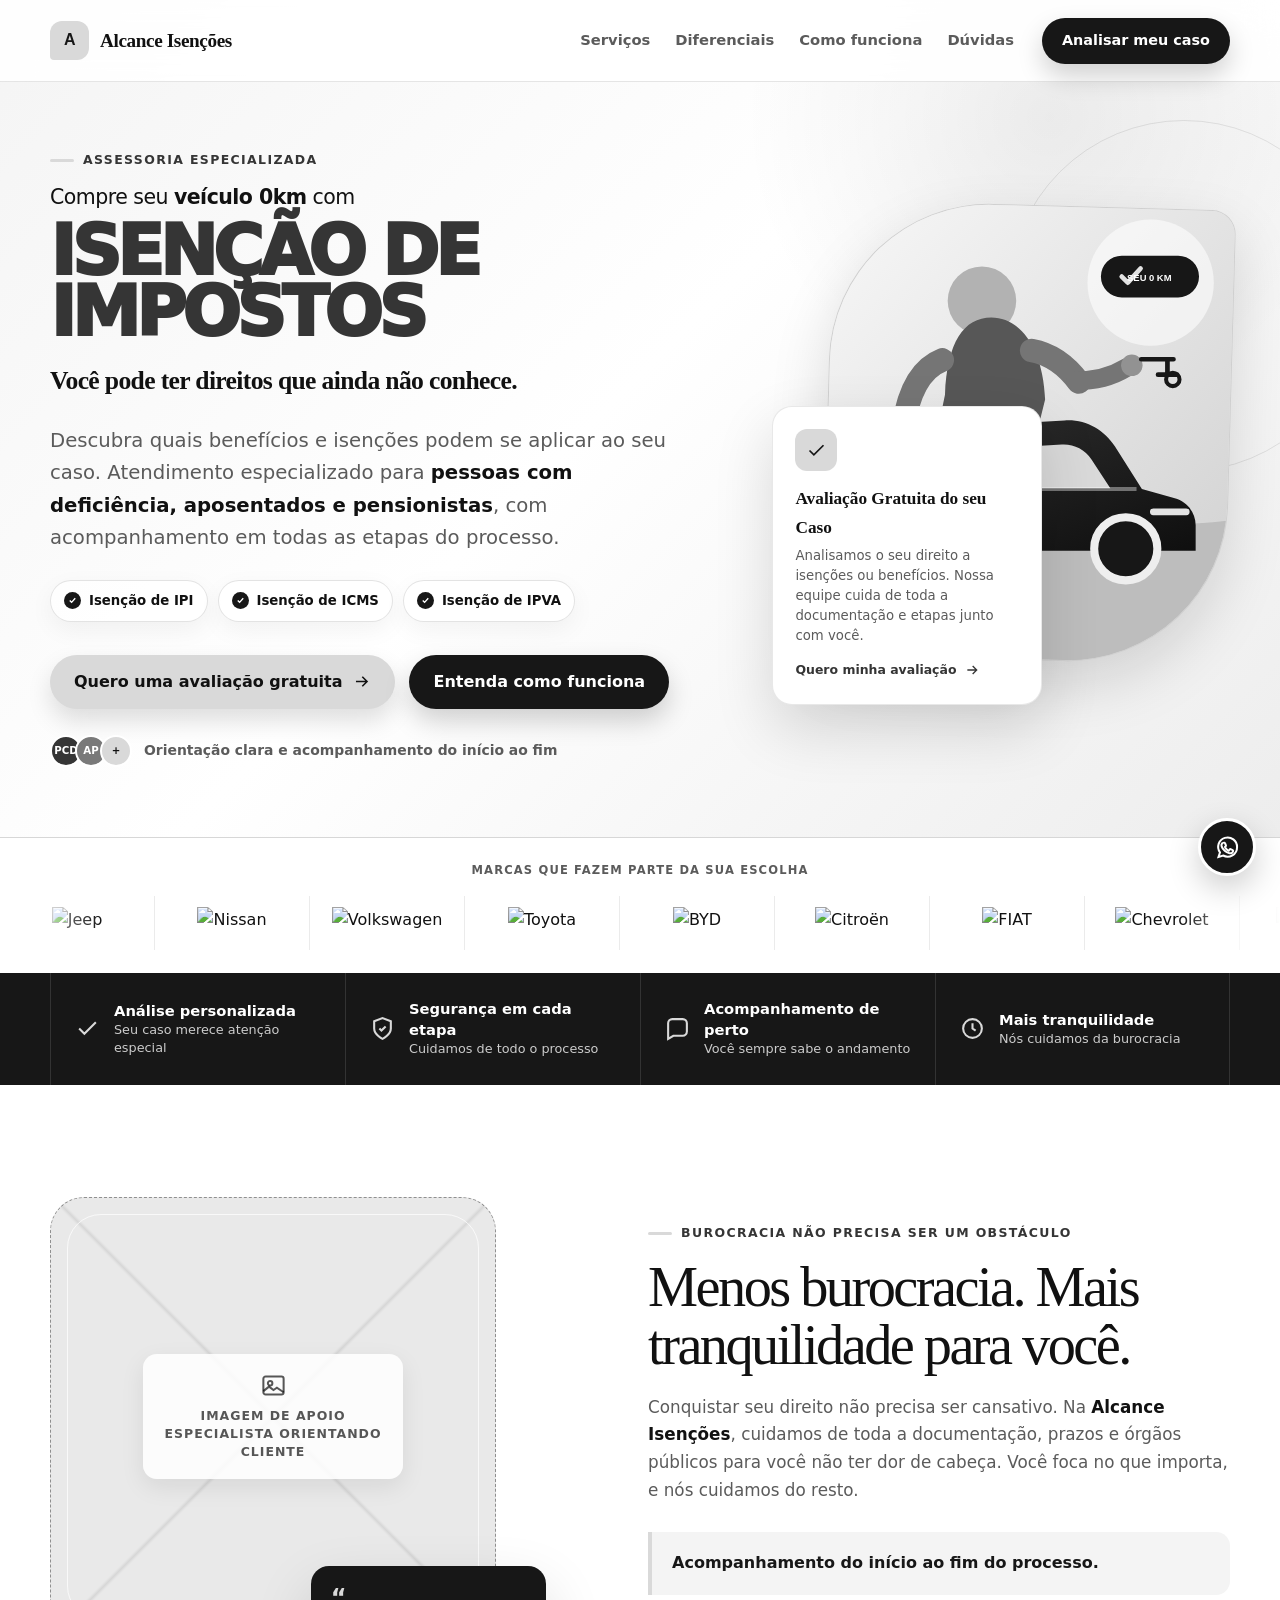
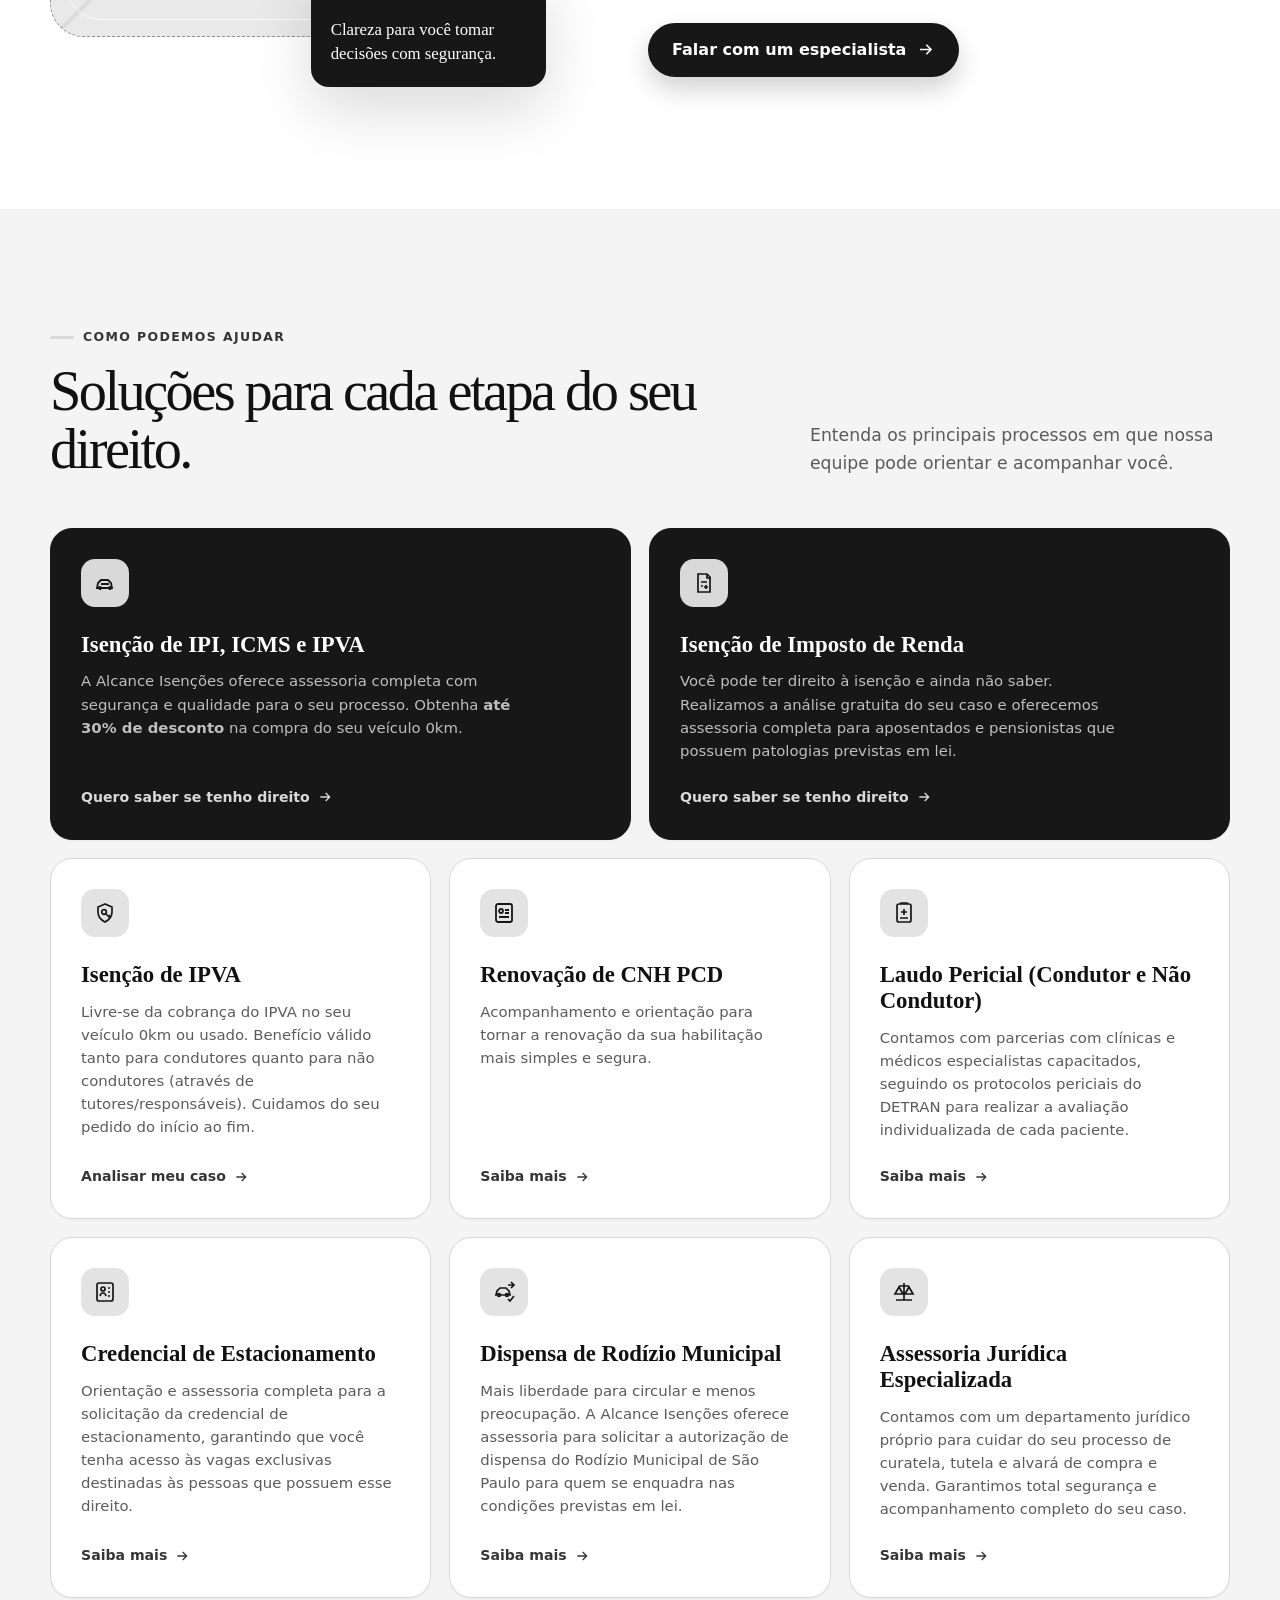
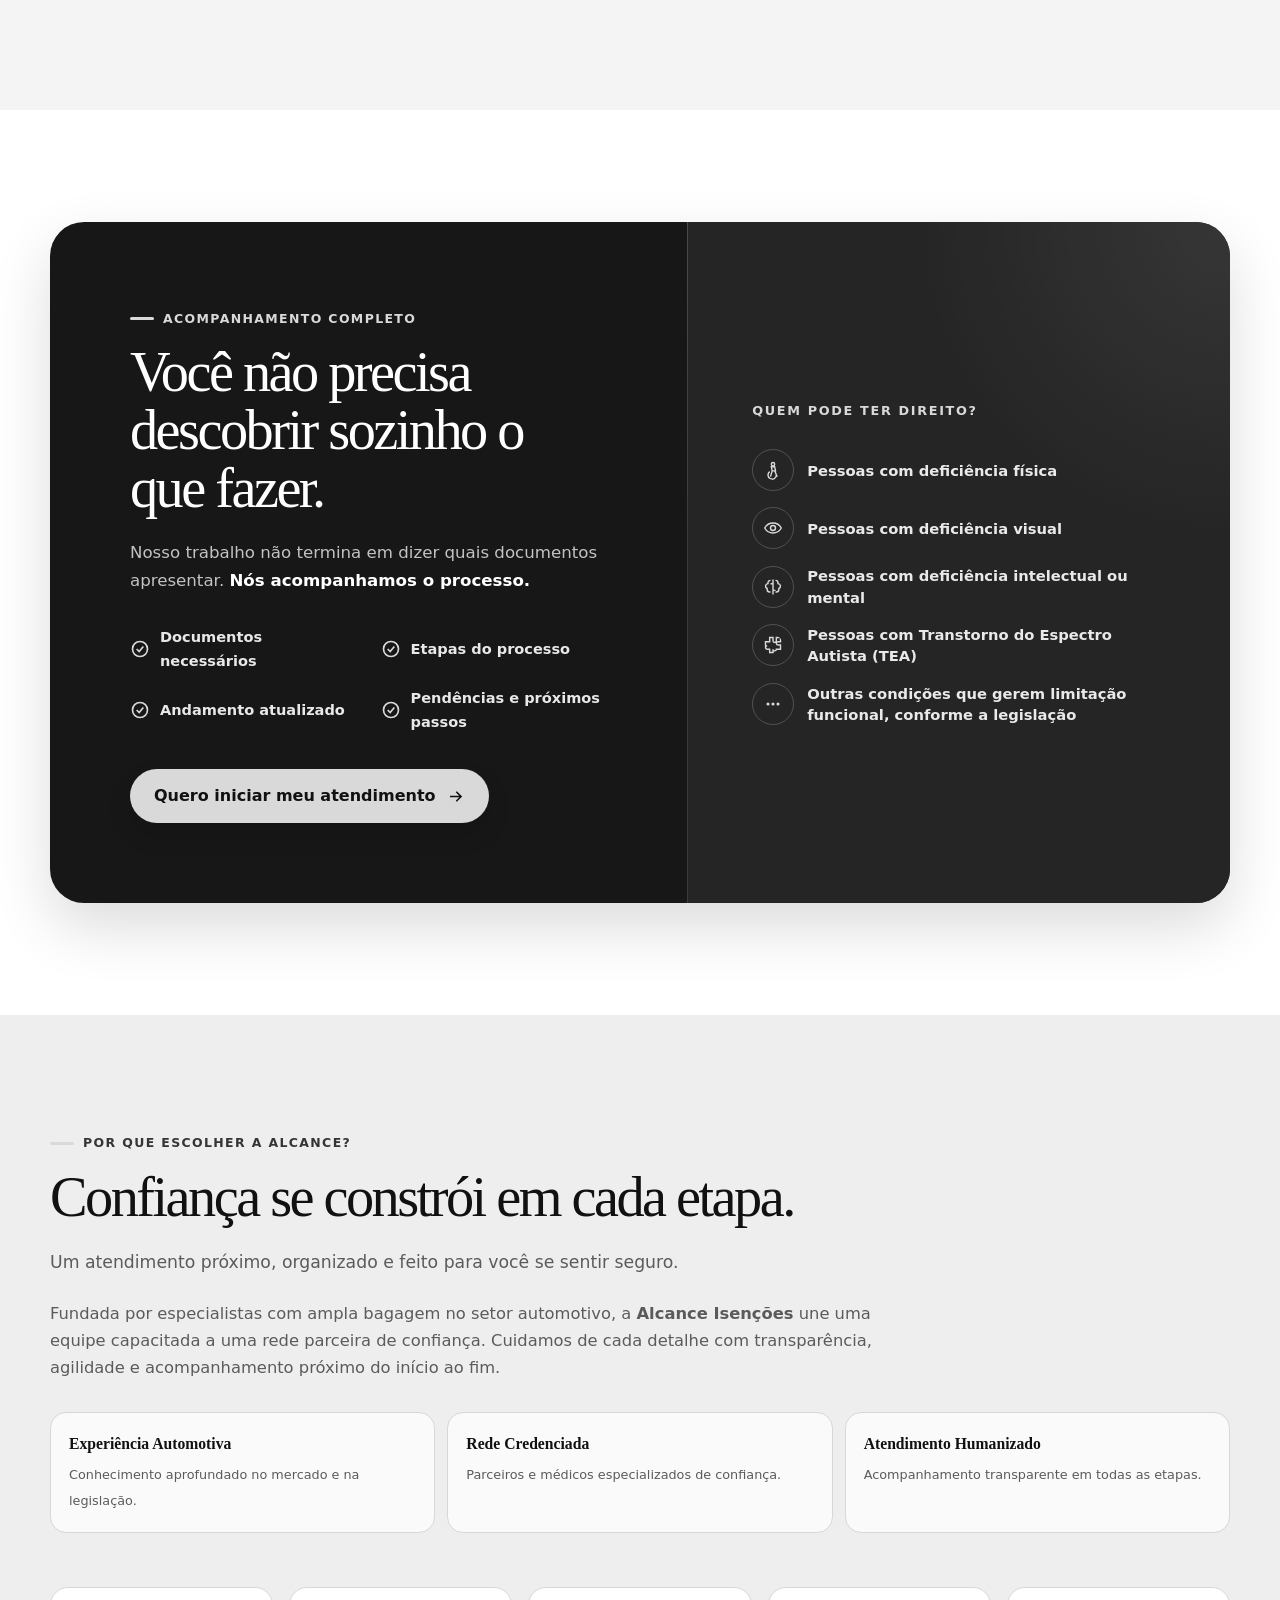
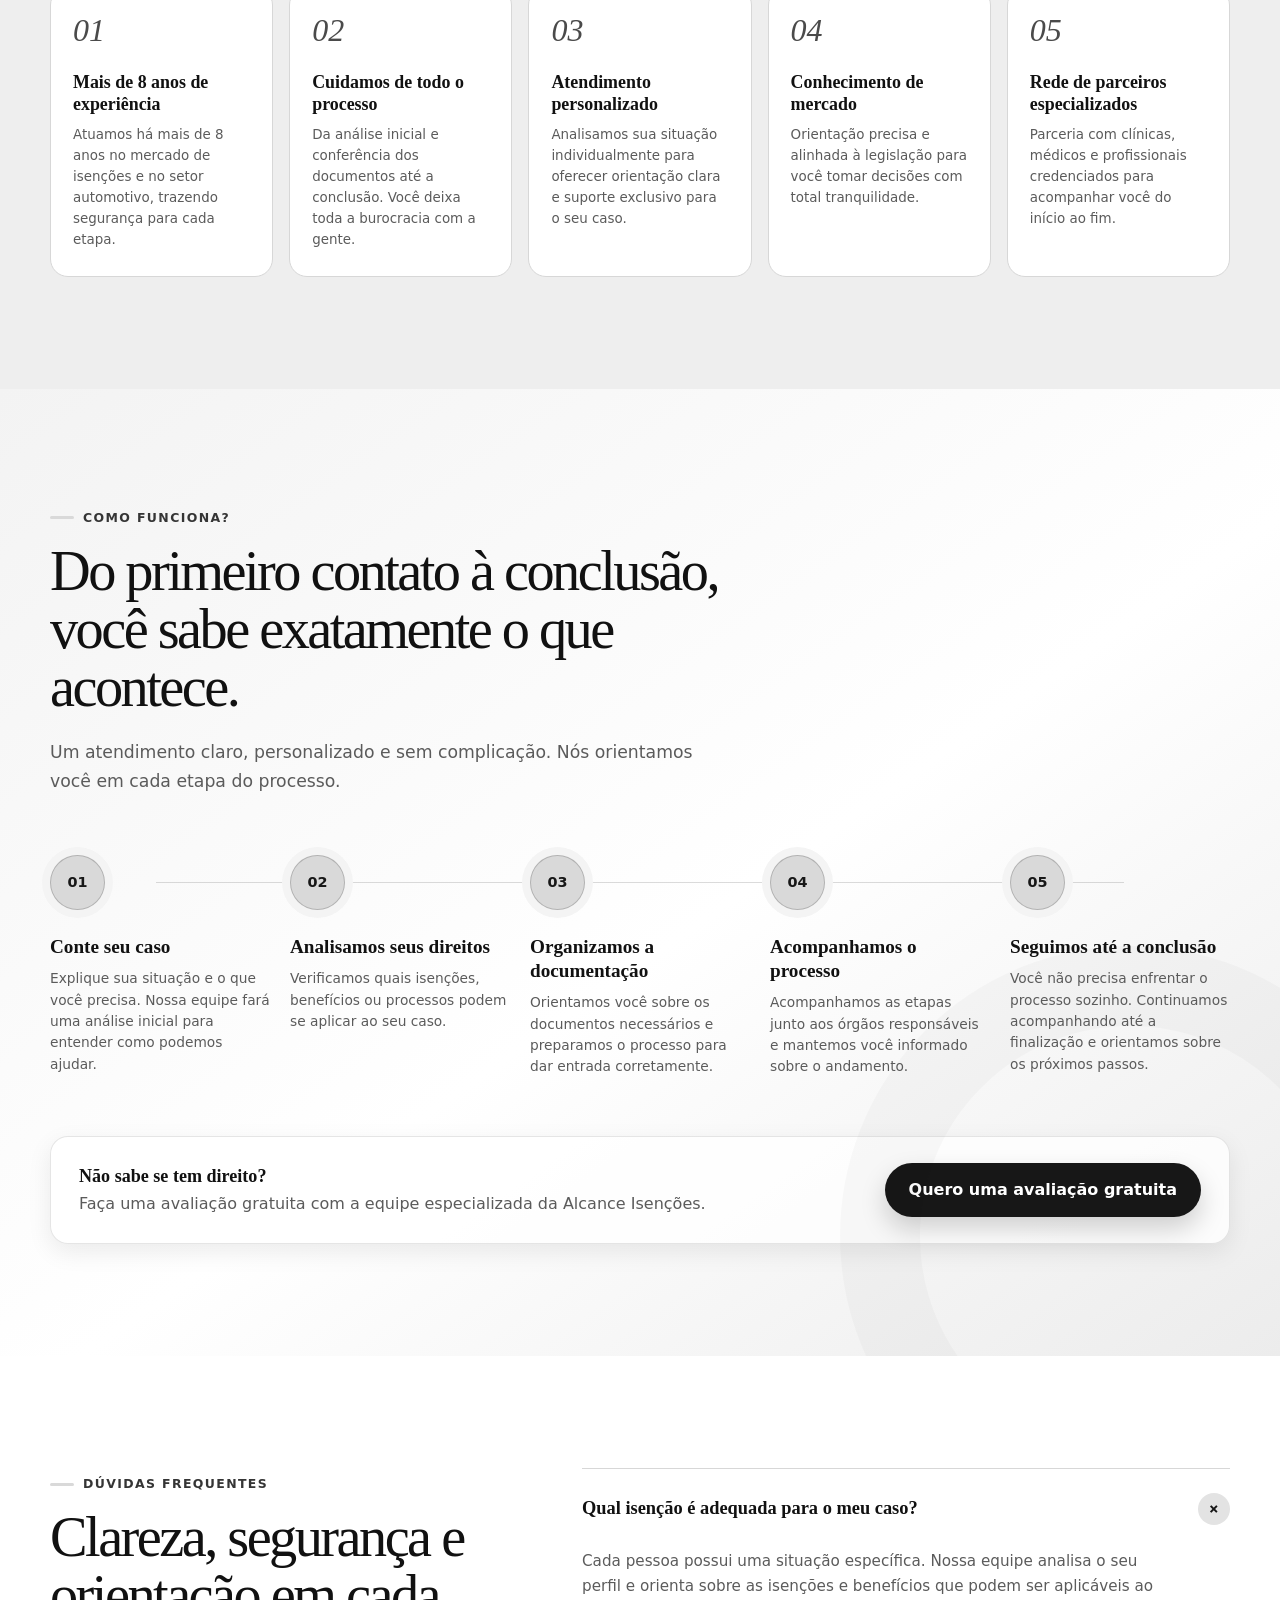
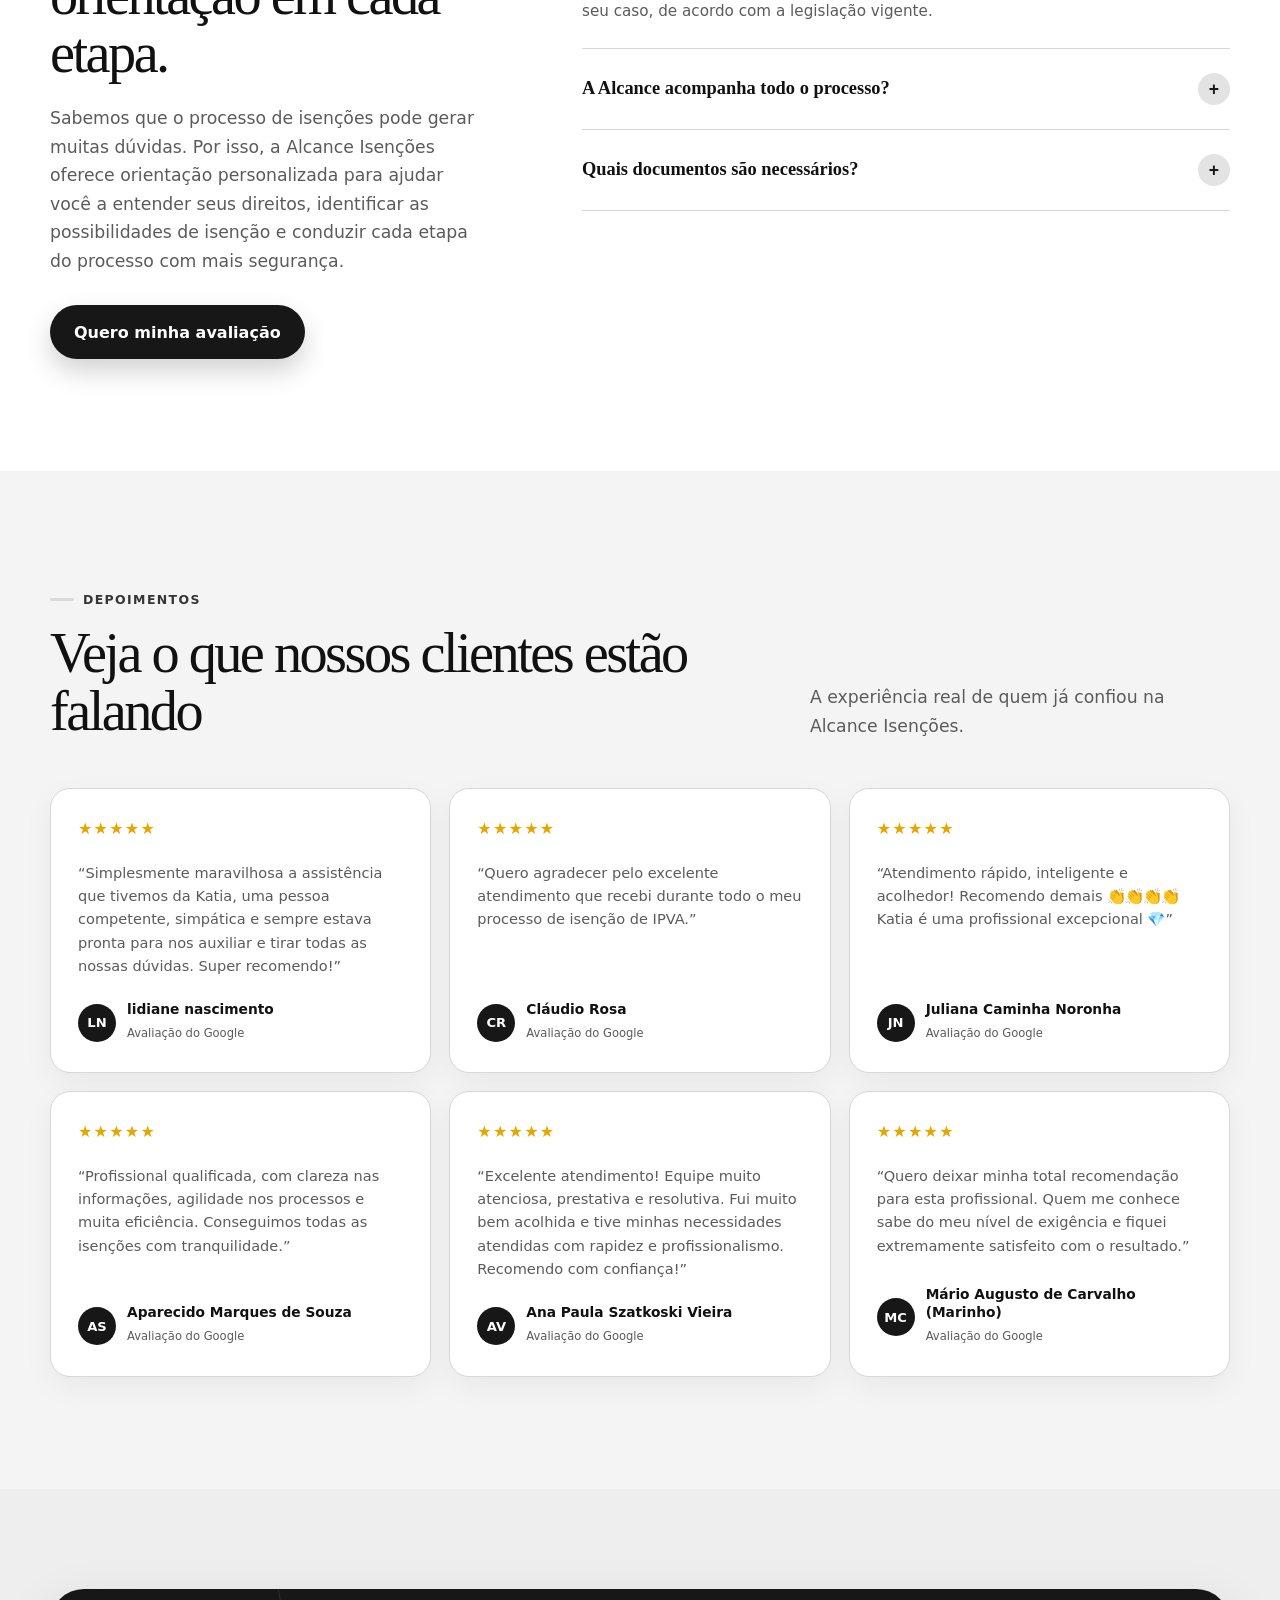
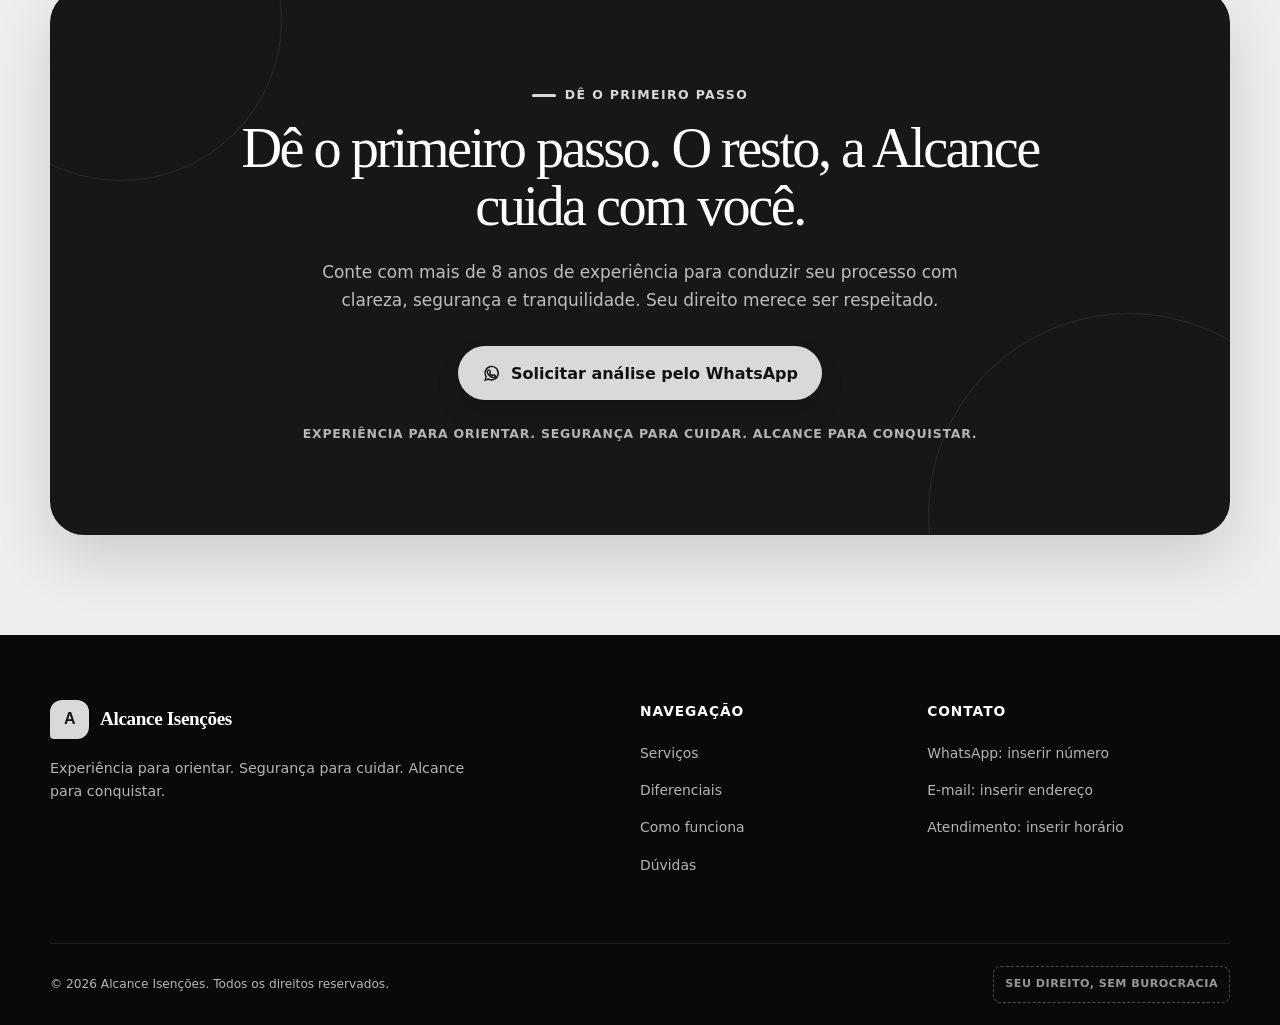
==== commit 093844d6: "Ajustes" ====
--- a/index.html
+++ b/index.html
@@ -381,6 +381,49 @@
       line-height: .98;
     }
 
+    .hero h1.hero-offer-title {
+      max-width: 760px;
+      font-family: Inter, ui-sans-serif, system-ui, sans-serif;
+      font-size: clamp(3rem, 5.4vw, 5rem);
+      font-weight: 950;
+      letter-spacing: -.065em;
+      line-height: .88;
+      text-transform: uppercase;
+    }
+
+    .hero-offer-title small {
+      display: block;
+      margin-bottom: 11px;
+      font-size: clamp(1.05rem, 1.6vw, 1.28rem);
+      font-weight: 500;
+      letter-spacing: -.025em;
+      line-height: 1.25;
+      text-transform: none;
+    }
+
+    .hero-offer-title small strong {
+      font-weight: 900;
+    }
+
+    .hero-offer-title > span {
+      display: block;
+    }
+
+    .hero-offer-title > span::after {
+      display: none;
+    }
+
+    .hero-rights-message {
+      max-width: 650px;
+      margin-top: 22px;
+      color: var(--ink);
+      font-family: Georgia, "Times New Roman", serif;
+      font-size: clamp(1.25rem, 2vw, 1.6rem);
+      font-weight: 700;
+      letter-spacing: -.025em;
+      line-height: 1.25;
+    }
+
     .hero h1 span {
       position: relative;
       color: var(--brand-2);
@@ -1853,7 +1896,8 @@
       <div class="container hero-grid">
         <div class="hero-content reveal">
           <span class="eyebrow">Assessoria especializada</span>
-          <h1>Você pode ter <span>direitos</span> que ainda não conhece.</h1>
+          <h1 class="hero-offer-title"><small>Compre seu <strong>veículo 0km</strong> com</small><span>Isenção de impostos</span></h1>
+          <p class="hero-rights-message">Você pode ter direitos que ainda não conhece.</p>
           <p class="hero-copy">Descubra quais benefícios e isenções podem se aplicar ao seu caso. Atendimento especializado para <strong>pessoas com deficiência, aposentados e pensionistas</strong>, com acompanhamento em todas as etapas do processo.</p>
 
           <ul class="hero-benefits">
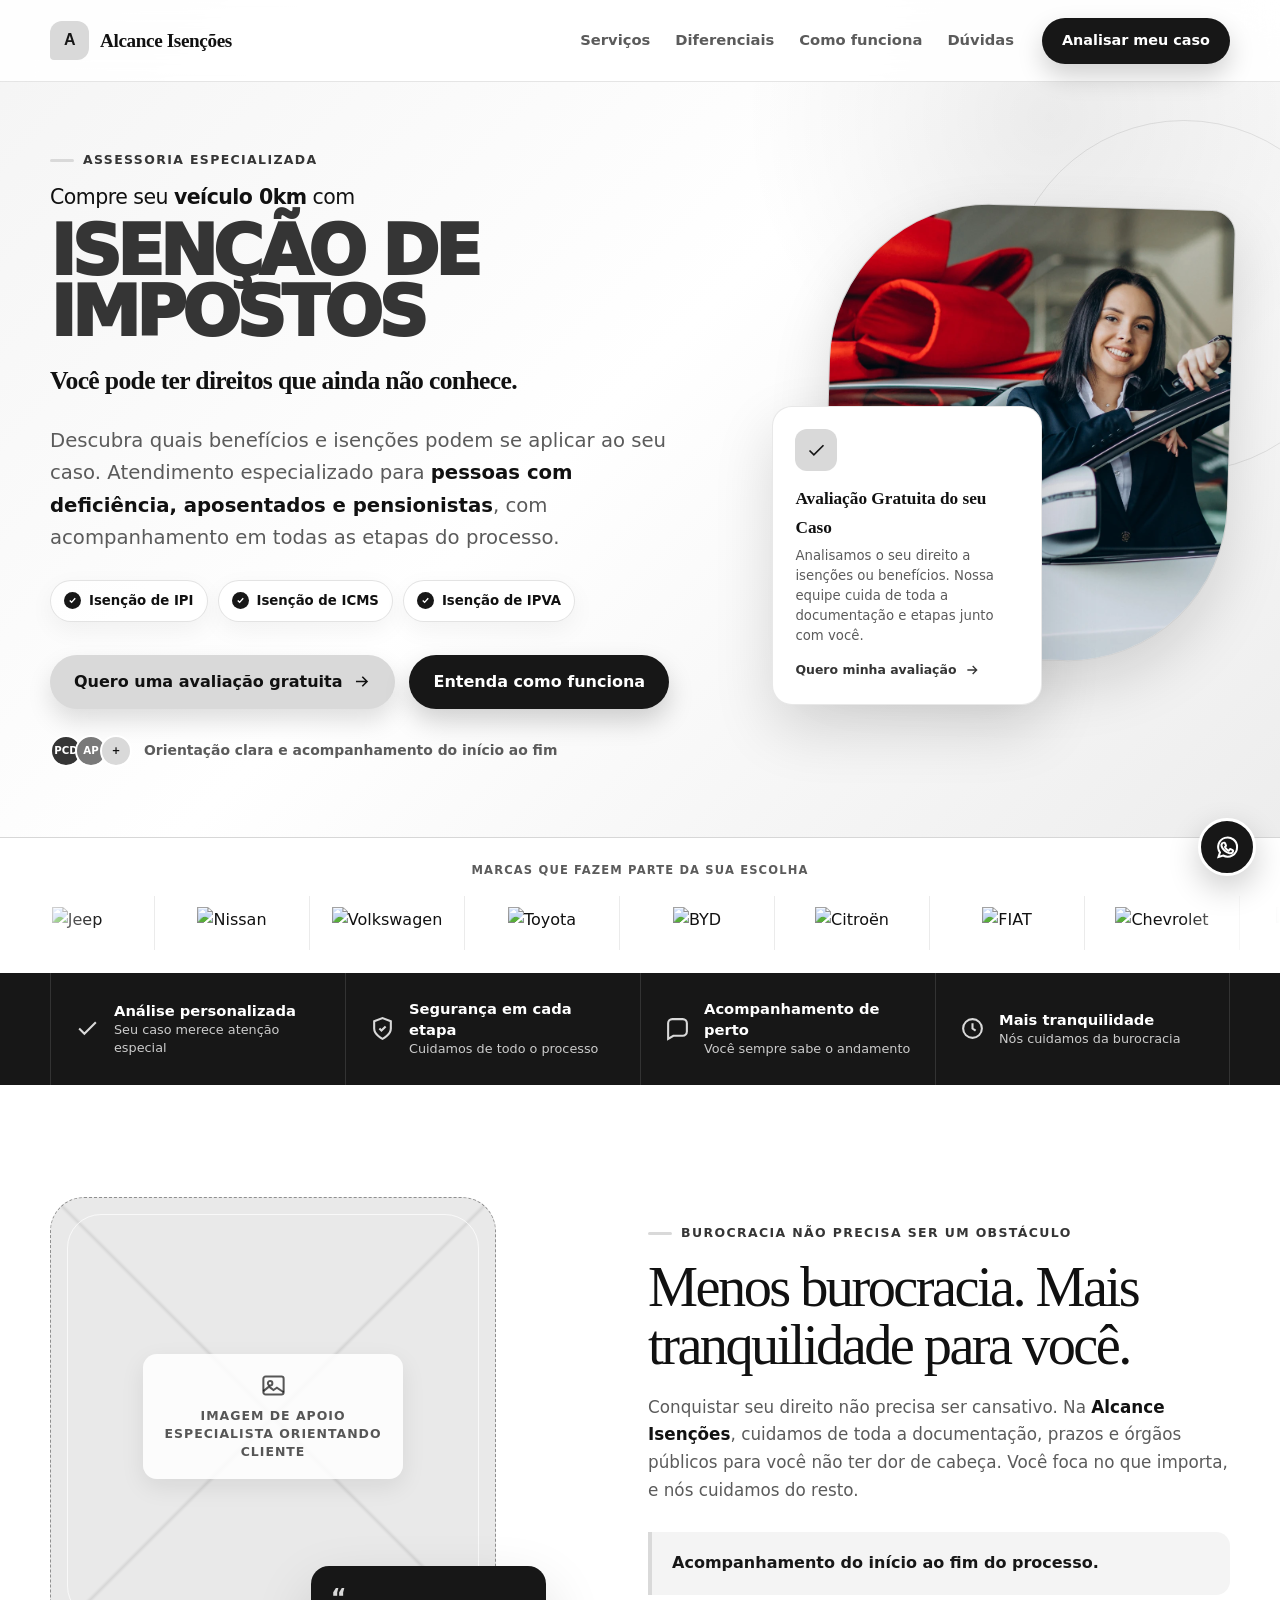
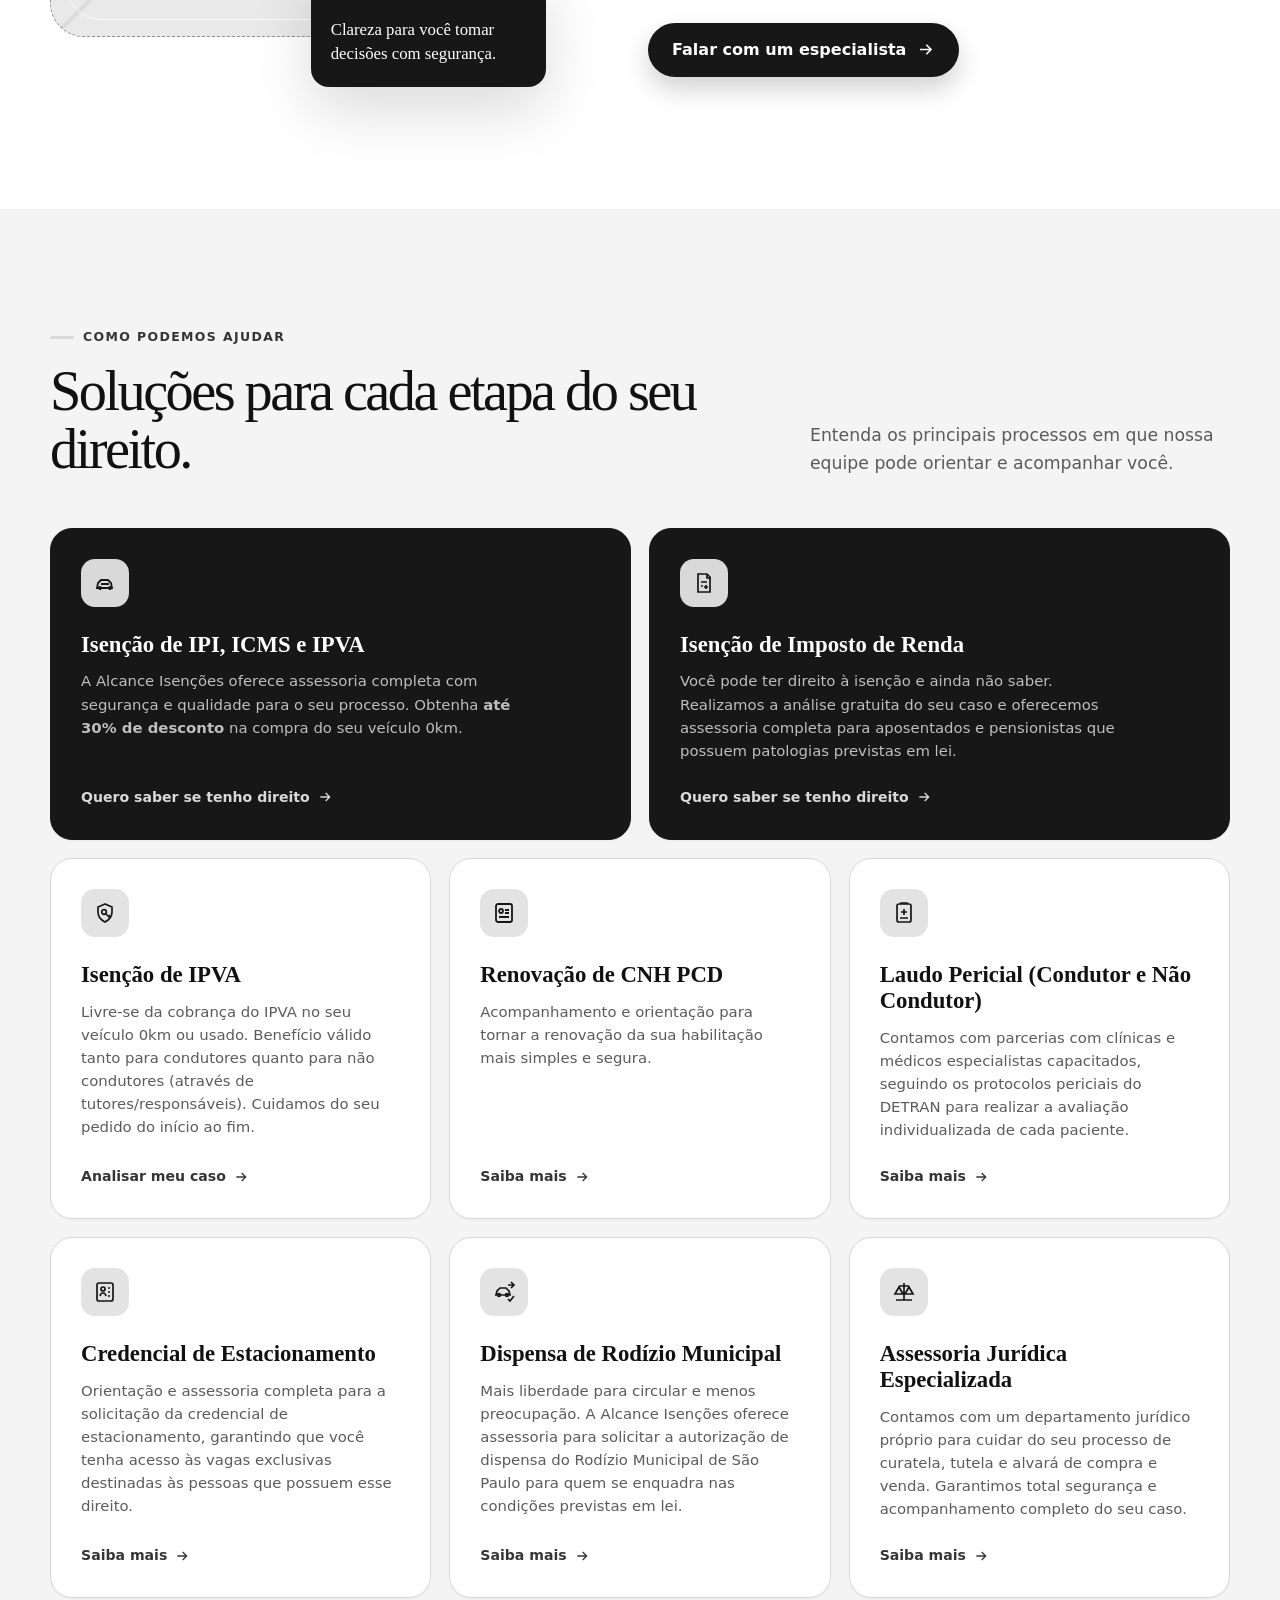
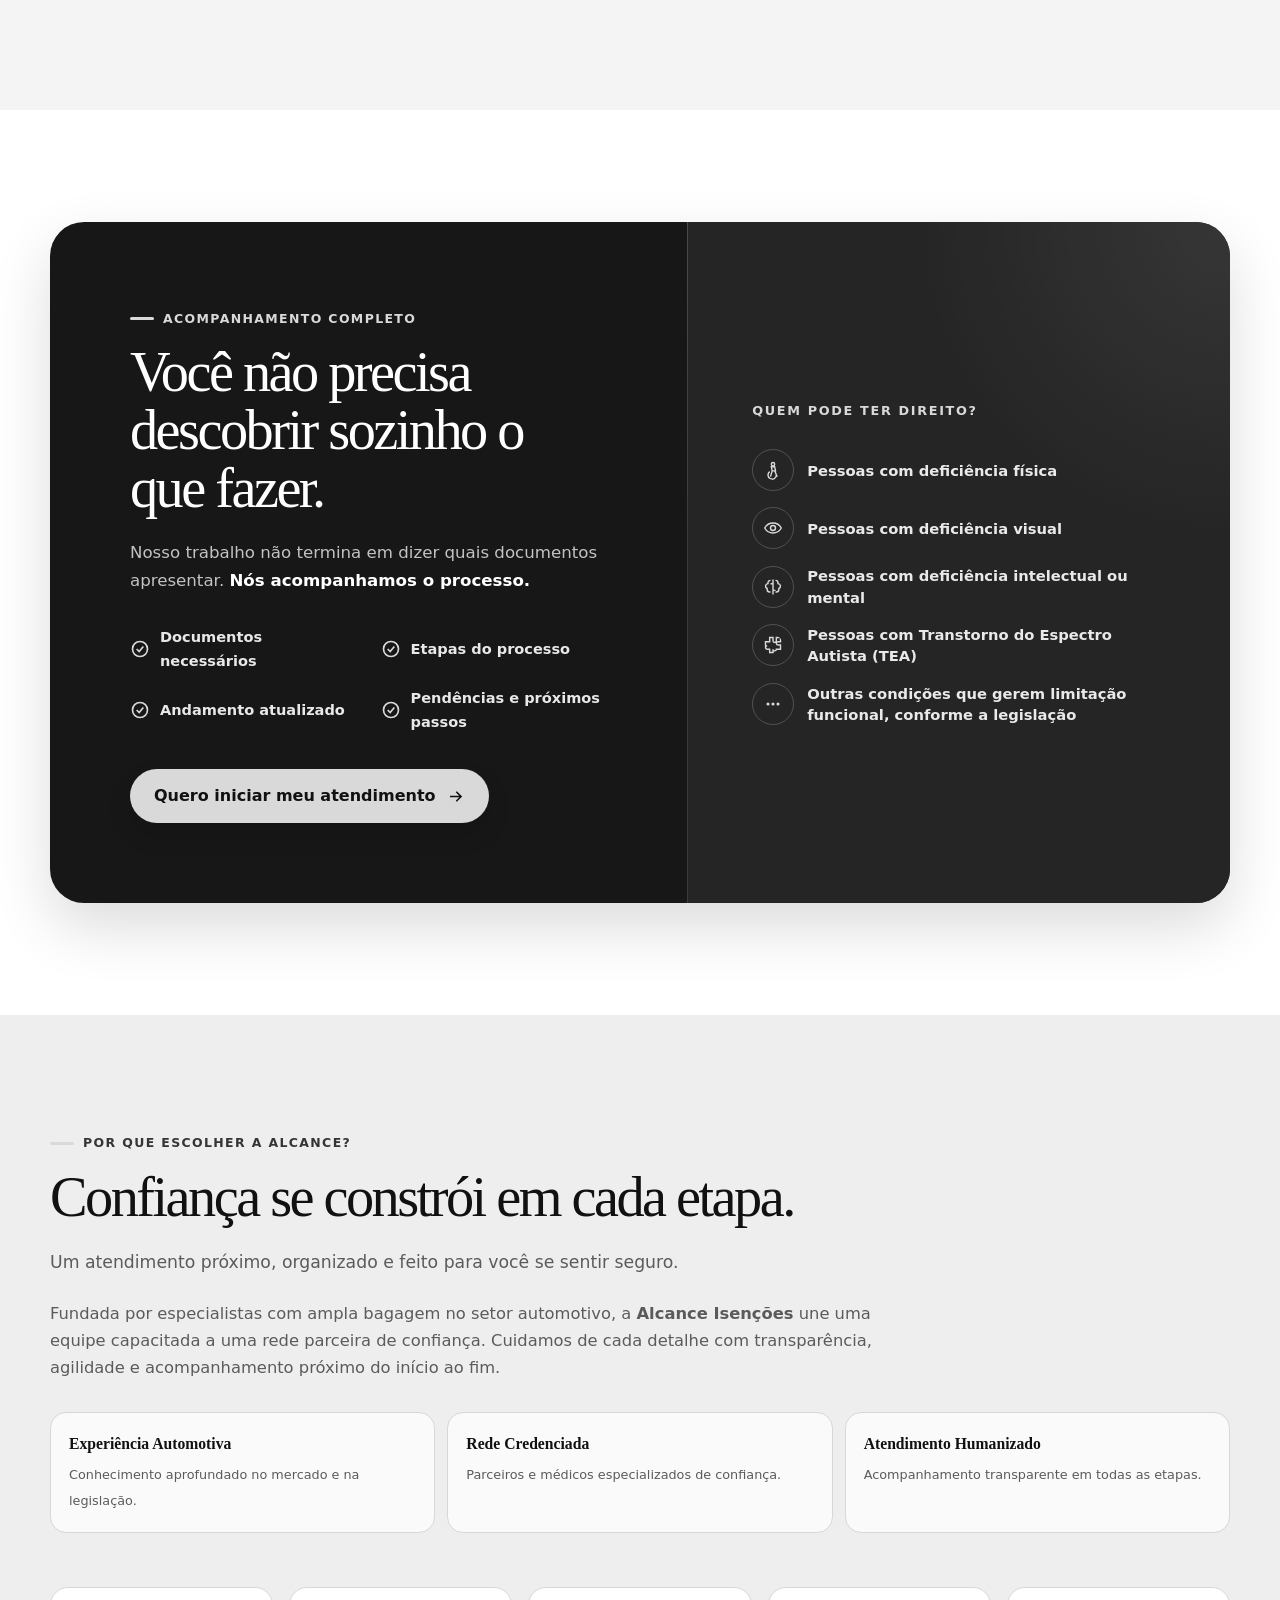
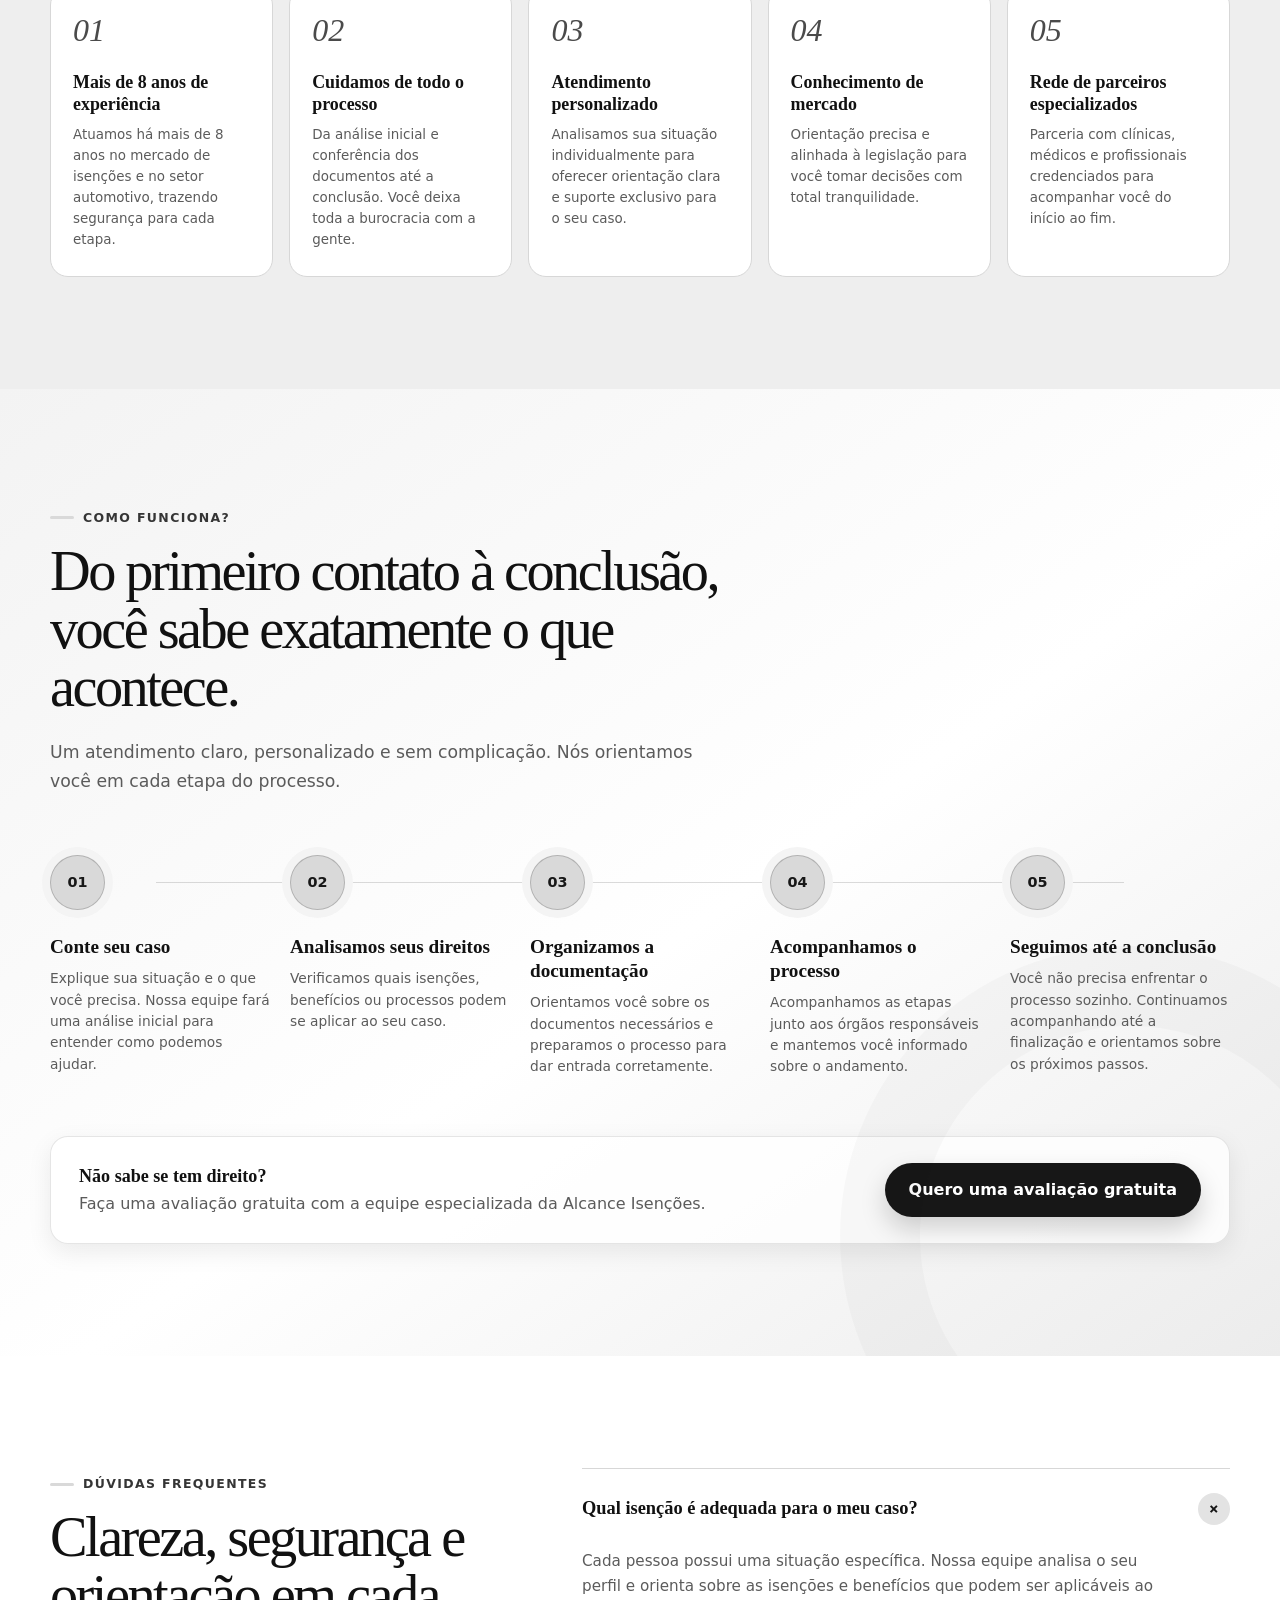
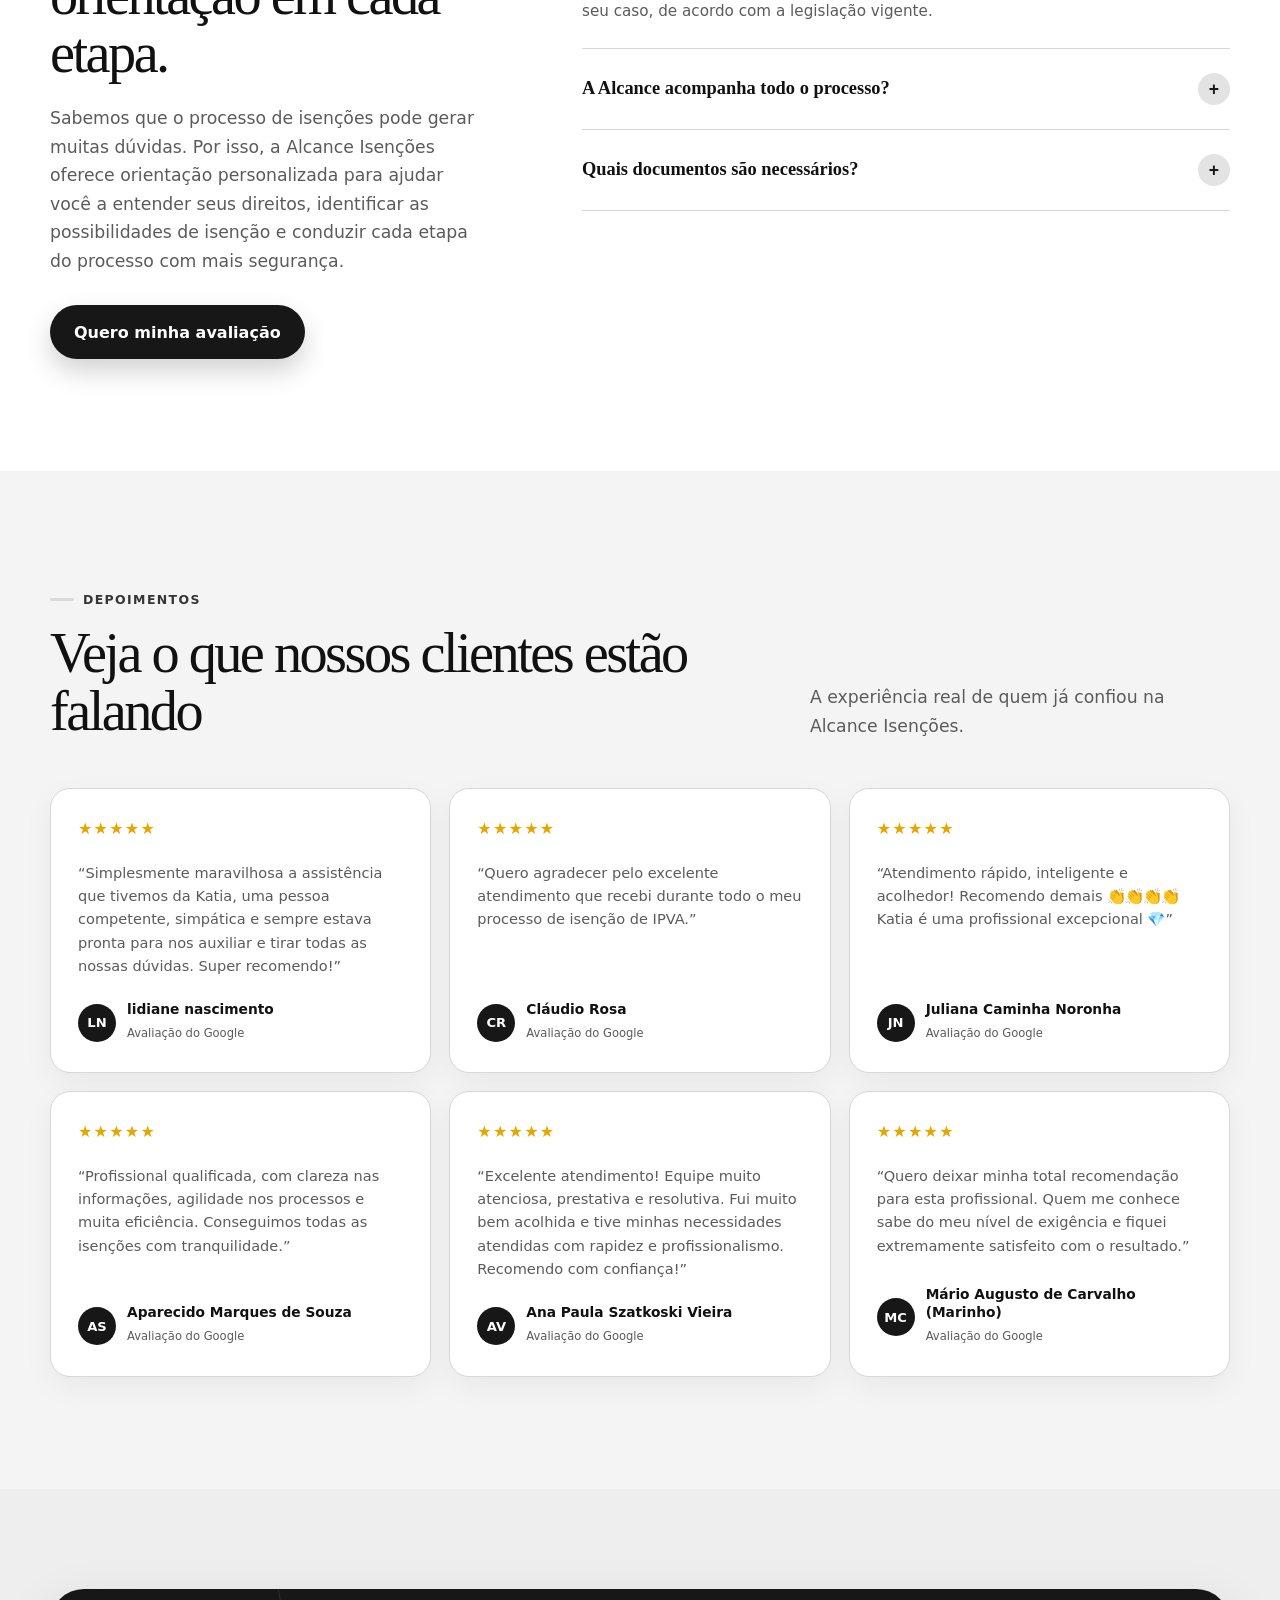
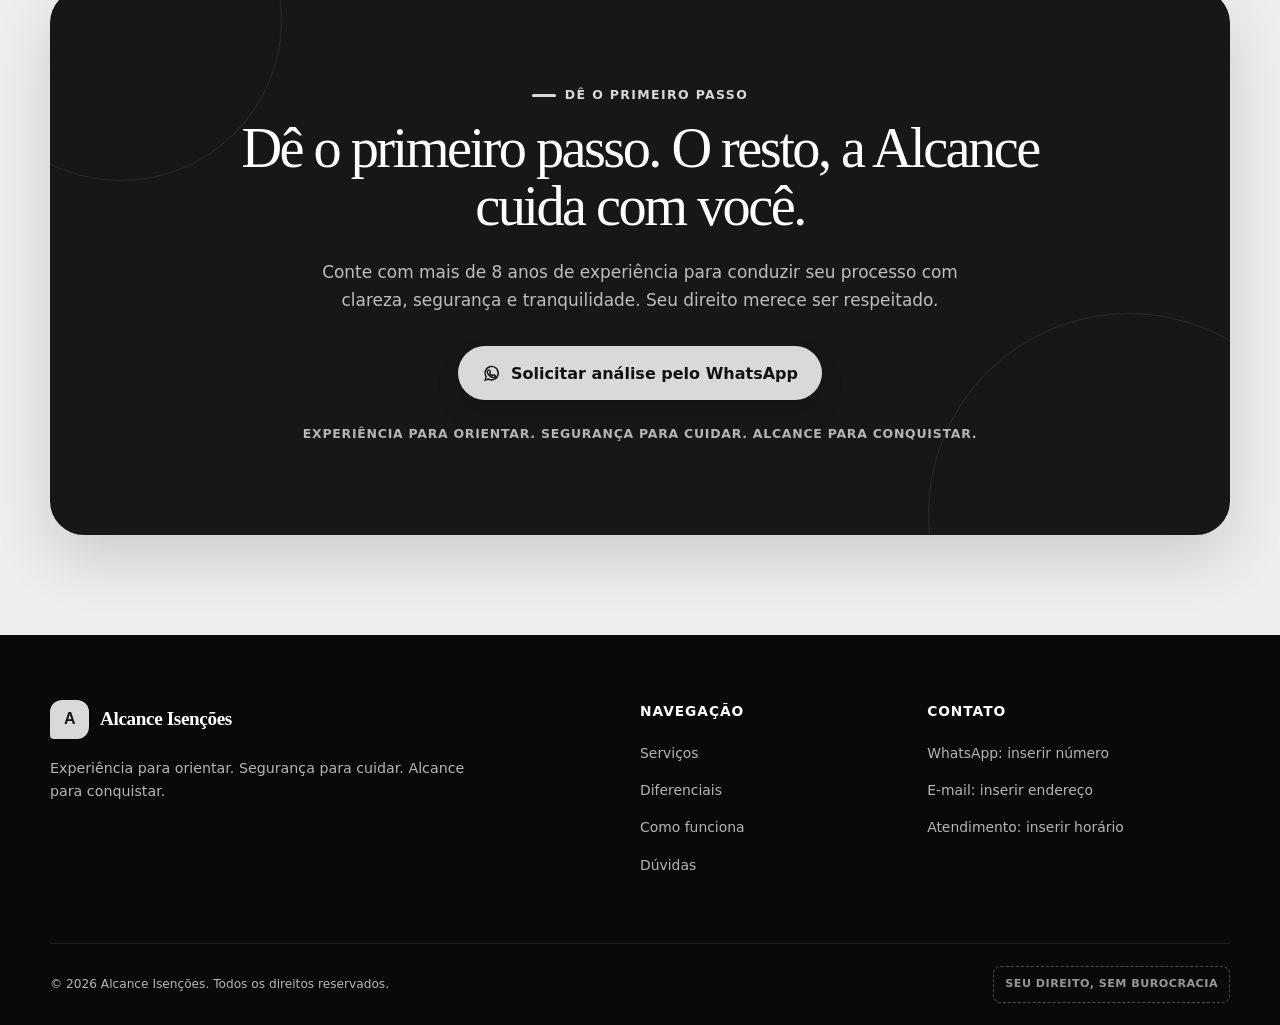
==== commit 6a46a358: "Melhorias2" ====
--- a/index.html
+++ b/index.html
@@ -586,9 +586,11 @@
       transform: rotate(1.6deg);
     }
 
-    .hero-photo > svg {
+    .hero-photo > img {
       width: 100%;
       height: 100%;
+      object-fit: cover;
+      object-position: 62% center;
       transform: rotate(-1.6deg) scale(1.04);
     }
 
@@ -1923,37 +1925,8 @@
         </div>
 
         <div class="hero-visual reveal">
-          <div class="hero-photo" role="img" aria-label="Ilustração de uma pessoa recebendo a chave de um veículo novo">
-            <svg viewBox="0 0 620 690" xmlns="http://www.w3.org/2000/svg" aria-hidden="true">
-              <defs>
-                <linearGradient id="hero-bg" x1="0" y1="0" x2="1" y2="1"><stop stop-color="#f8f8f8"/><stop offset="1" stop-color="#cfcfcf"/></linearGradient>
-                <linearGradient id="car-body" x1="0" y1="0" x2="1" y2="1"><stop stop-color="#303030"/><stop offset="1" stop-color="#0f0f0f"/></linearGradient>
-              </defs>
-              <rect width="620" height="690" fill="url(#hero-bg)"/>
-              <circle cx="492" cy="122" r="94" fill="#fff" opacity=".58"/>
-              <path d="M-10 540c82-78 166-111 259-101 96 11 198 61 381 34v217H-10Z" fill="#bdbdbd"/>
-              <g transform="translate(48 313)">
-                <path d="m43 150 38-93c7-18 23-30 43-32l192-11c31-2 58 13 75 39l40 63 49 14c18 5 31 21 31 40v38H16v-27c0-16 10-28 27-31Z" fill="url(#car-body)"/>
-                <path d="m115 61 197-11c17-1 34 7 44 22l28 43H92Z" fill="#d9d9d9"/>
-                <path d="m222 52-5 63M83 116h340" fill="none" stroke="#fff" stroke-width="6" opacity=".38"/>
-                <circle cx="115" cy="205" r="47" fill="#171717" stroke="#eee" stroke-width="12"/><circle cx="407" cy="205" r="47" fill="#171717" stroke="#eee" stroke-width="12"/>
-                <path d="M29 158h52M448 150h49" stroke="#e3e3e3" stroke-width="10" stroke-linecap="round"/>
-              </g>
-              <g transform="translate(70 58)">
-                <circle cx="171" cy="91" r="51" fill="#b2b2b2"/>
-                <path d="M116 231c3-78 28-115 69-115 43 0 77 45 80 122l-28 113H91Z" fill="#575757"/>
-                <path d="M112 179c-31 12-50 45-58 99M245 165c27 5 50 20 70 47" fill="none" stroke="#757575" stroke-width="35" stroke-linecap="round"/>
-                <path d="M310 210c29 0 54-6 75-19" fill="none" stroke="#757575" stroke-width="28" stroke-linecap="round"/>
-                <circle cx="394" cy="187" r="16" fill="#929292"/>
-                <path d="M408 178h48M447 178v23M433 201h28" fill="none" stroke="#171717" stroke-width="7" stroke-linecap="round"/>
-                <circle cx="455" cy="208" r="10" fill="none" stroke="#171717" stroke-width="6"/>
-              </g>
-              <g transform="translate(418 82)">
-                <rect width="146" height="62" rx="31" fill="#171717"/>
-                <path d="m31 31 9 9 19-21" fill="none" stroke="#e3e3e3" stroke-width="7" stroke-linecap="round" stroke-linejoin="round"/>
-                <text x="72" y="37" fill="#fff" font-family="Inter,Arial,sans-serif" font-size="14" font-weight="800" text-anchor="middle">SEU 0 KM</text>
-              </g>
-            </svg>
+          <div class="hero-photo">
+            <img src="assets/woman_by_car_with_big_red_bow_1.webp" alt="Mulher ao lado de um carro novo decorado com um grande laço vermelho" width="1780" height="1187" fetchpriority="high" decoding="async">
           </div>
           <aside class="floating-card" aria-label="Avaliação gratuita">
             <span class="floating-icon">
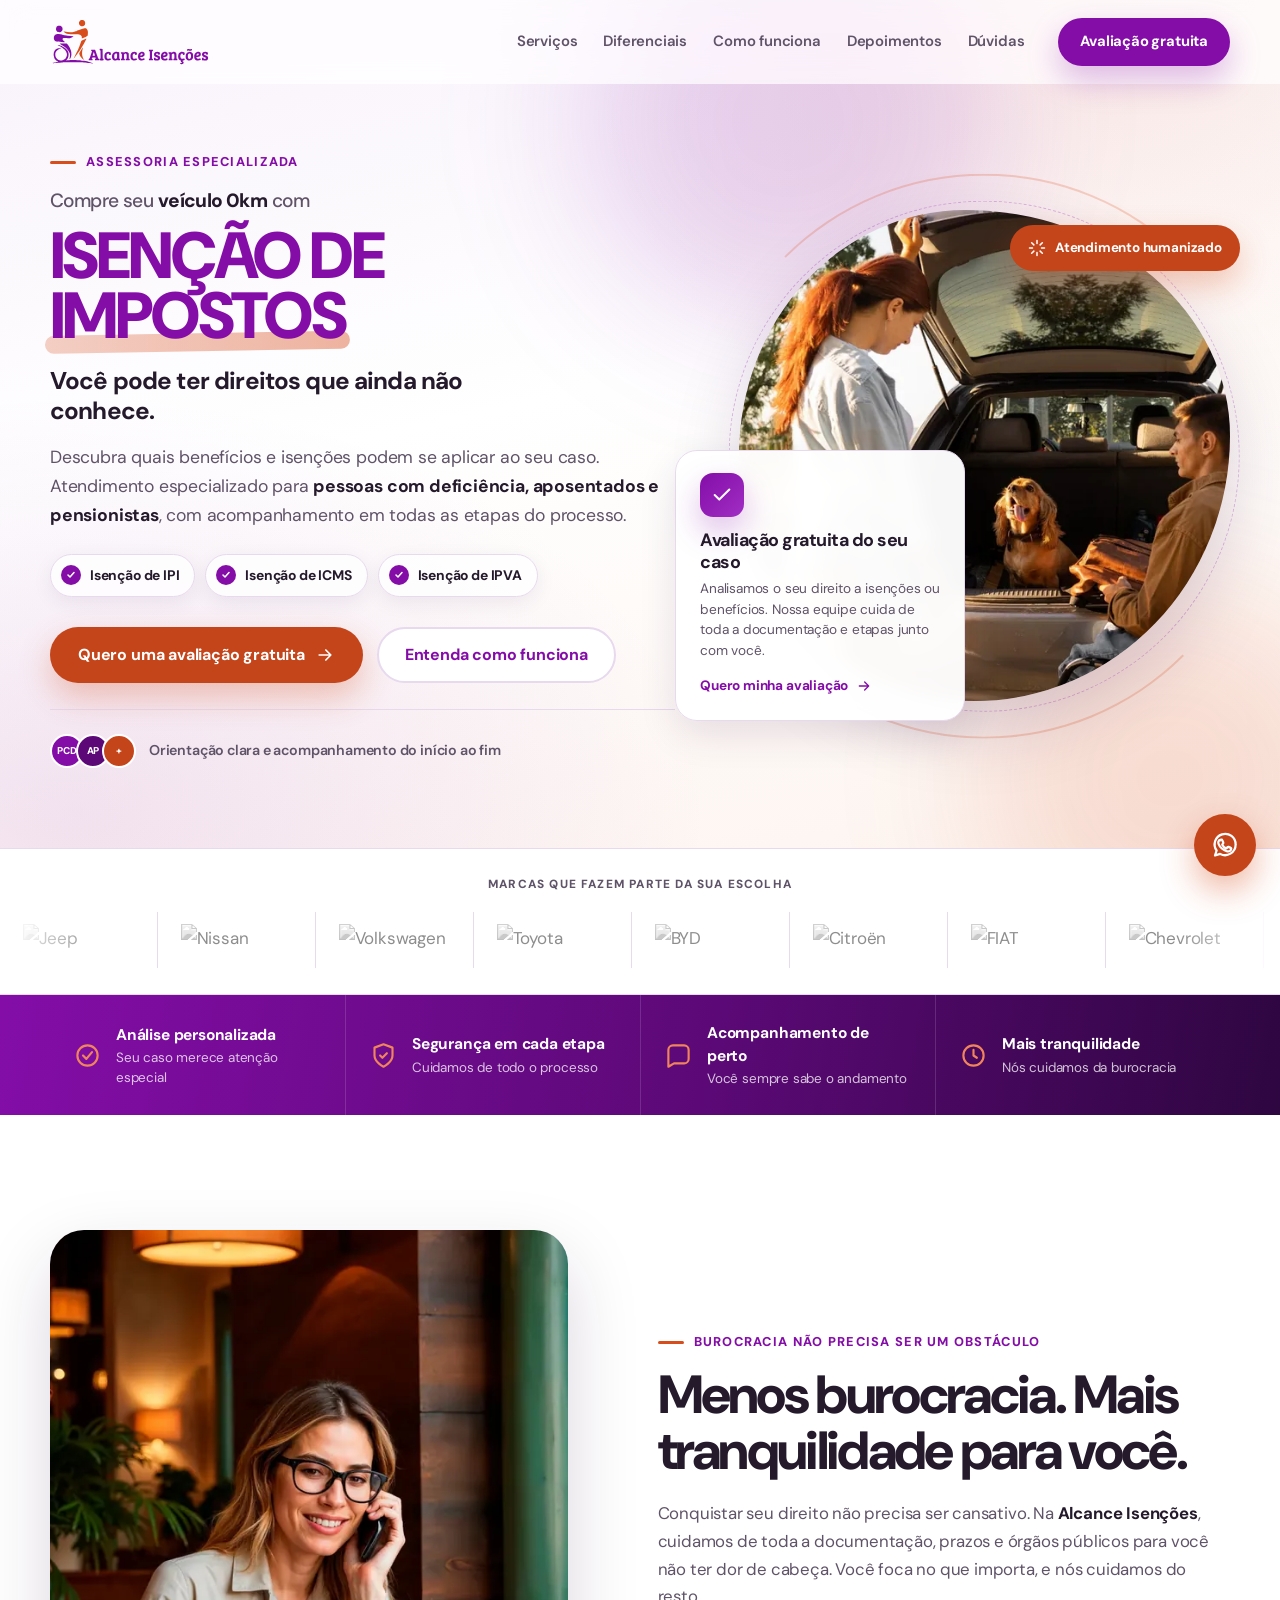
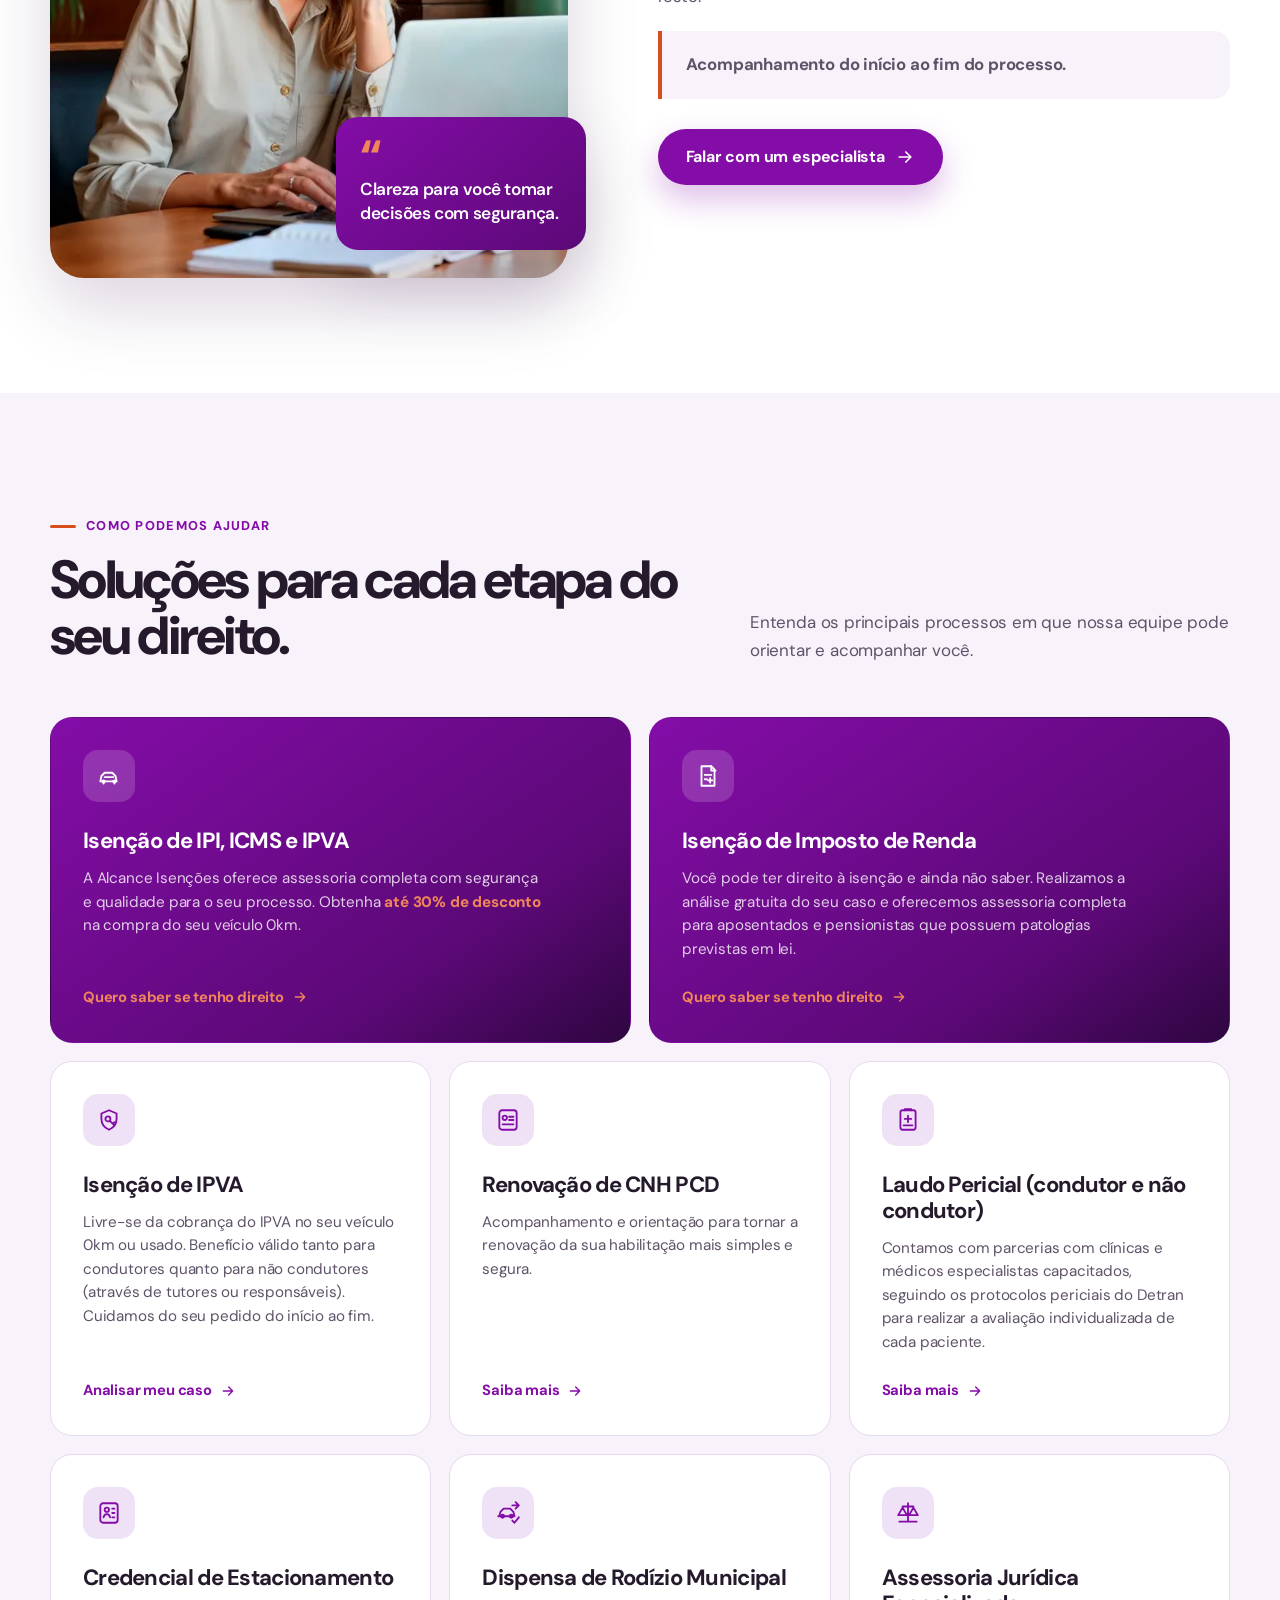
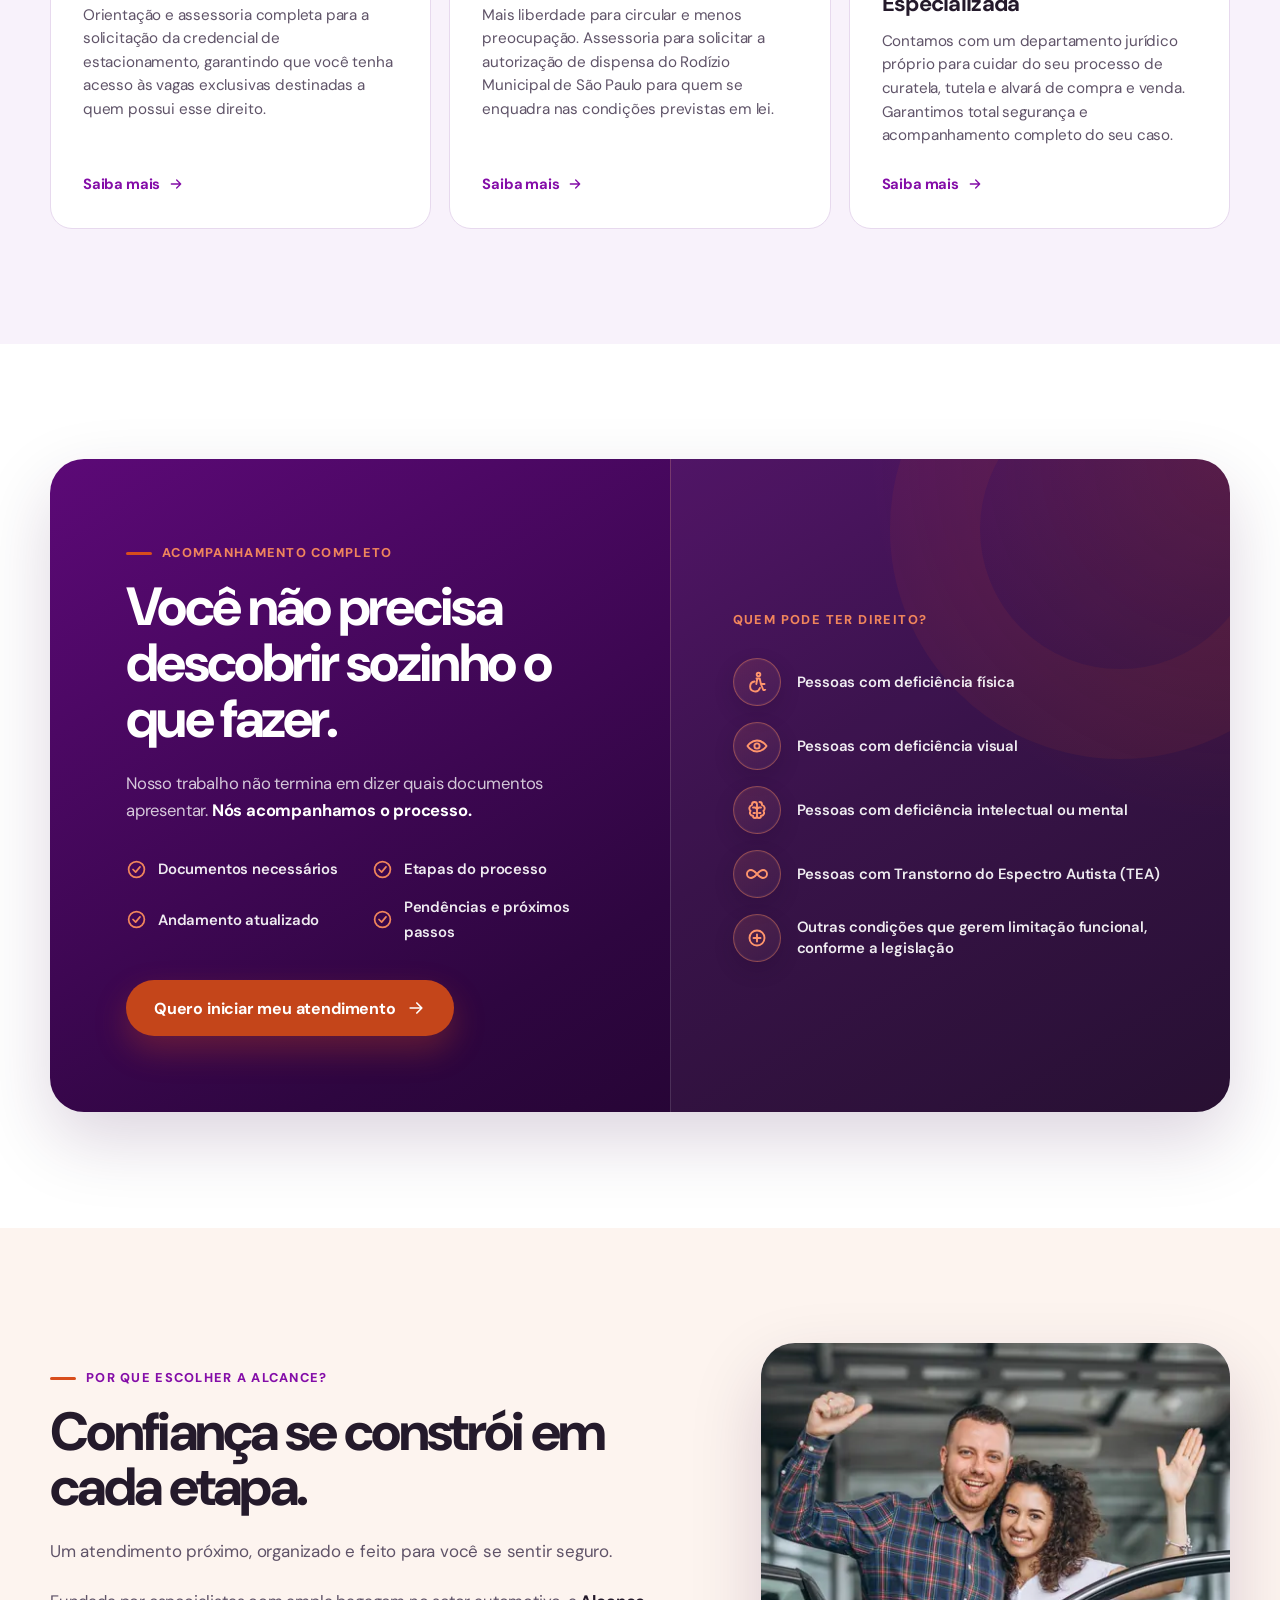
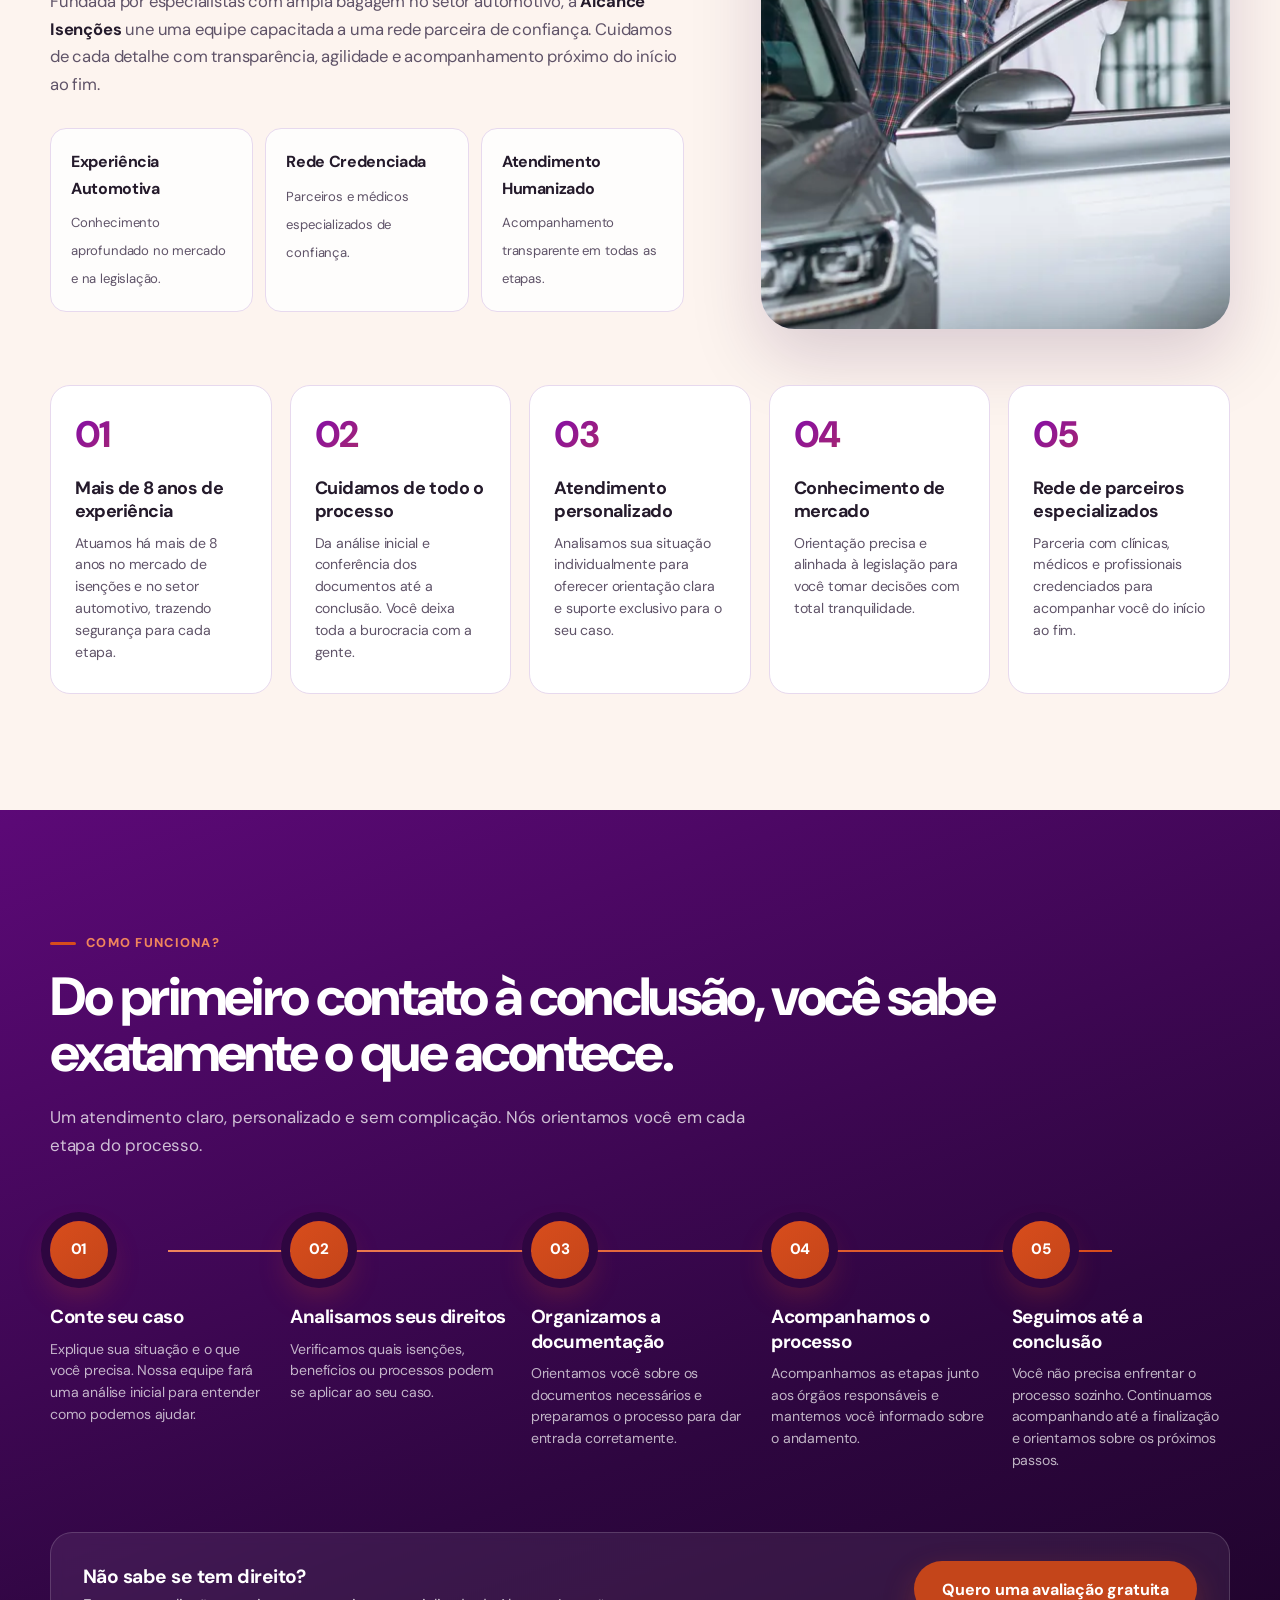
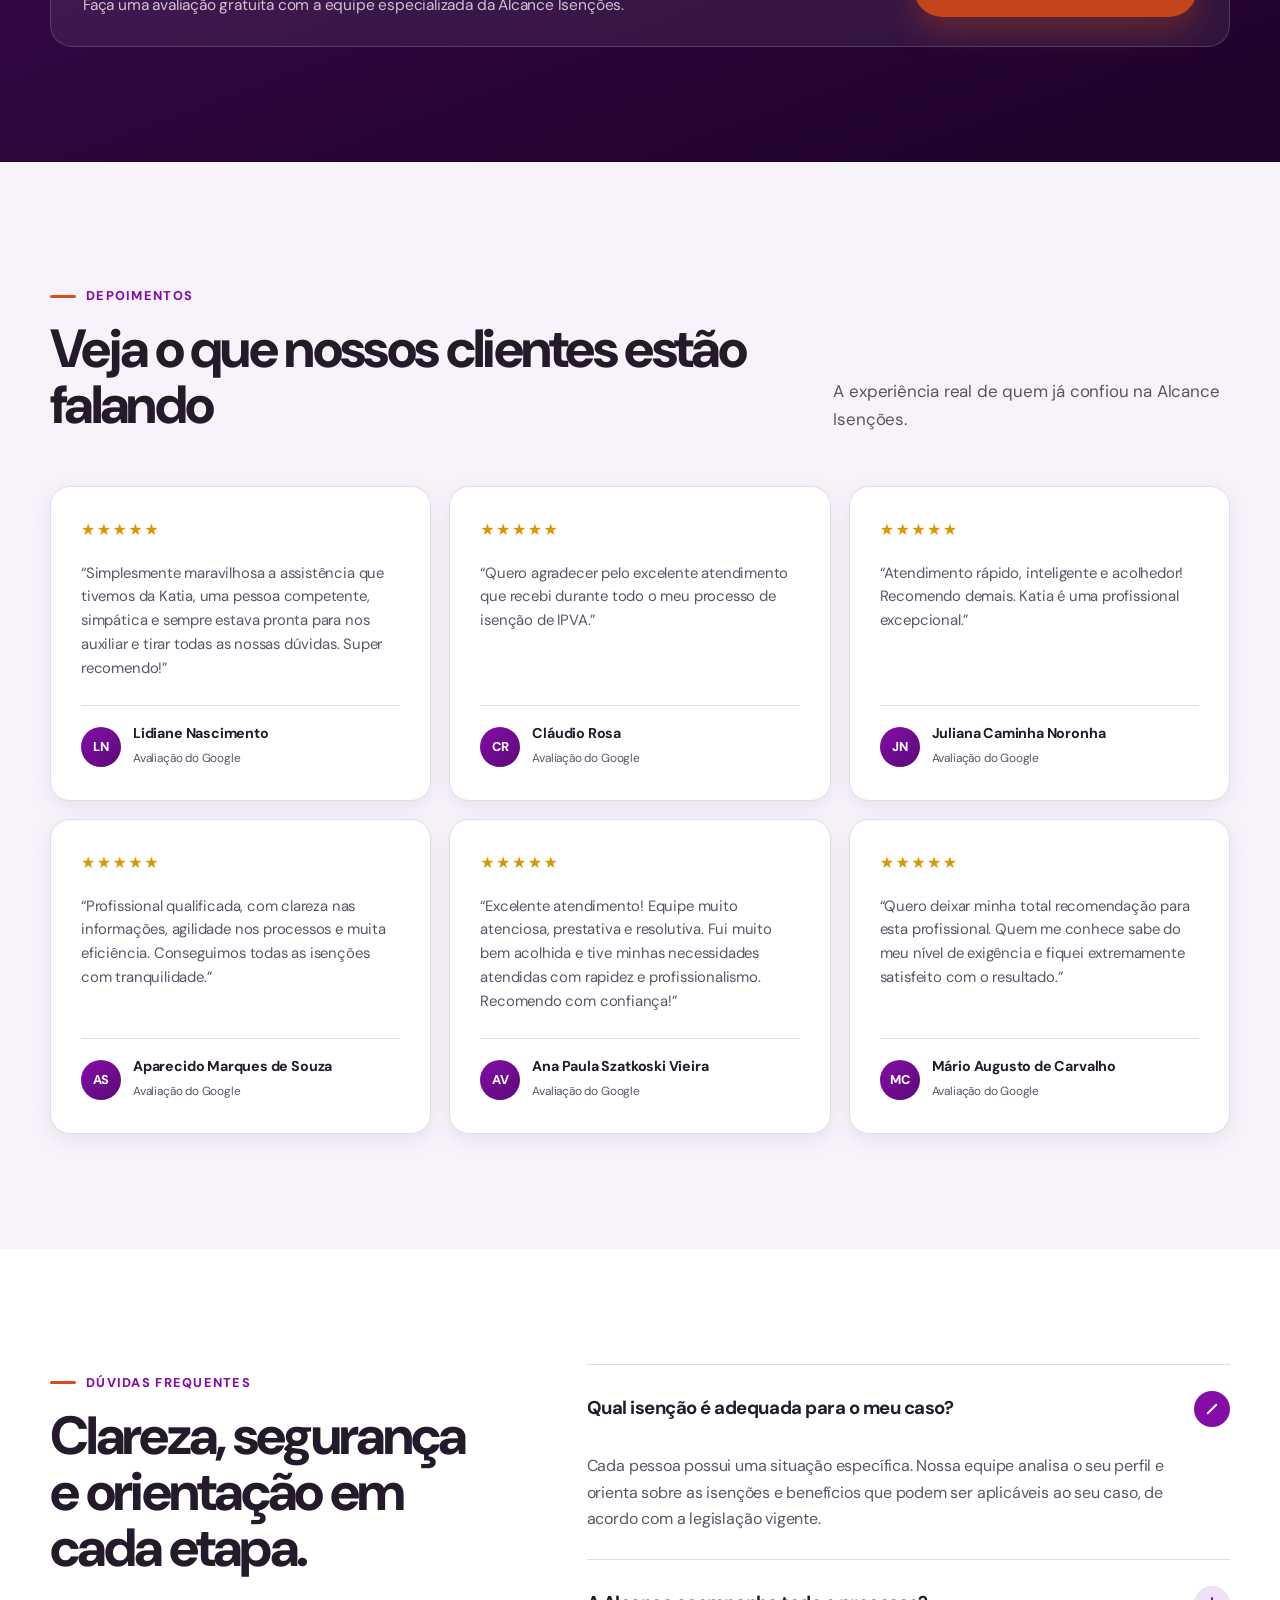
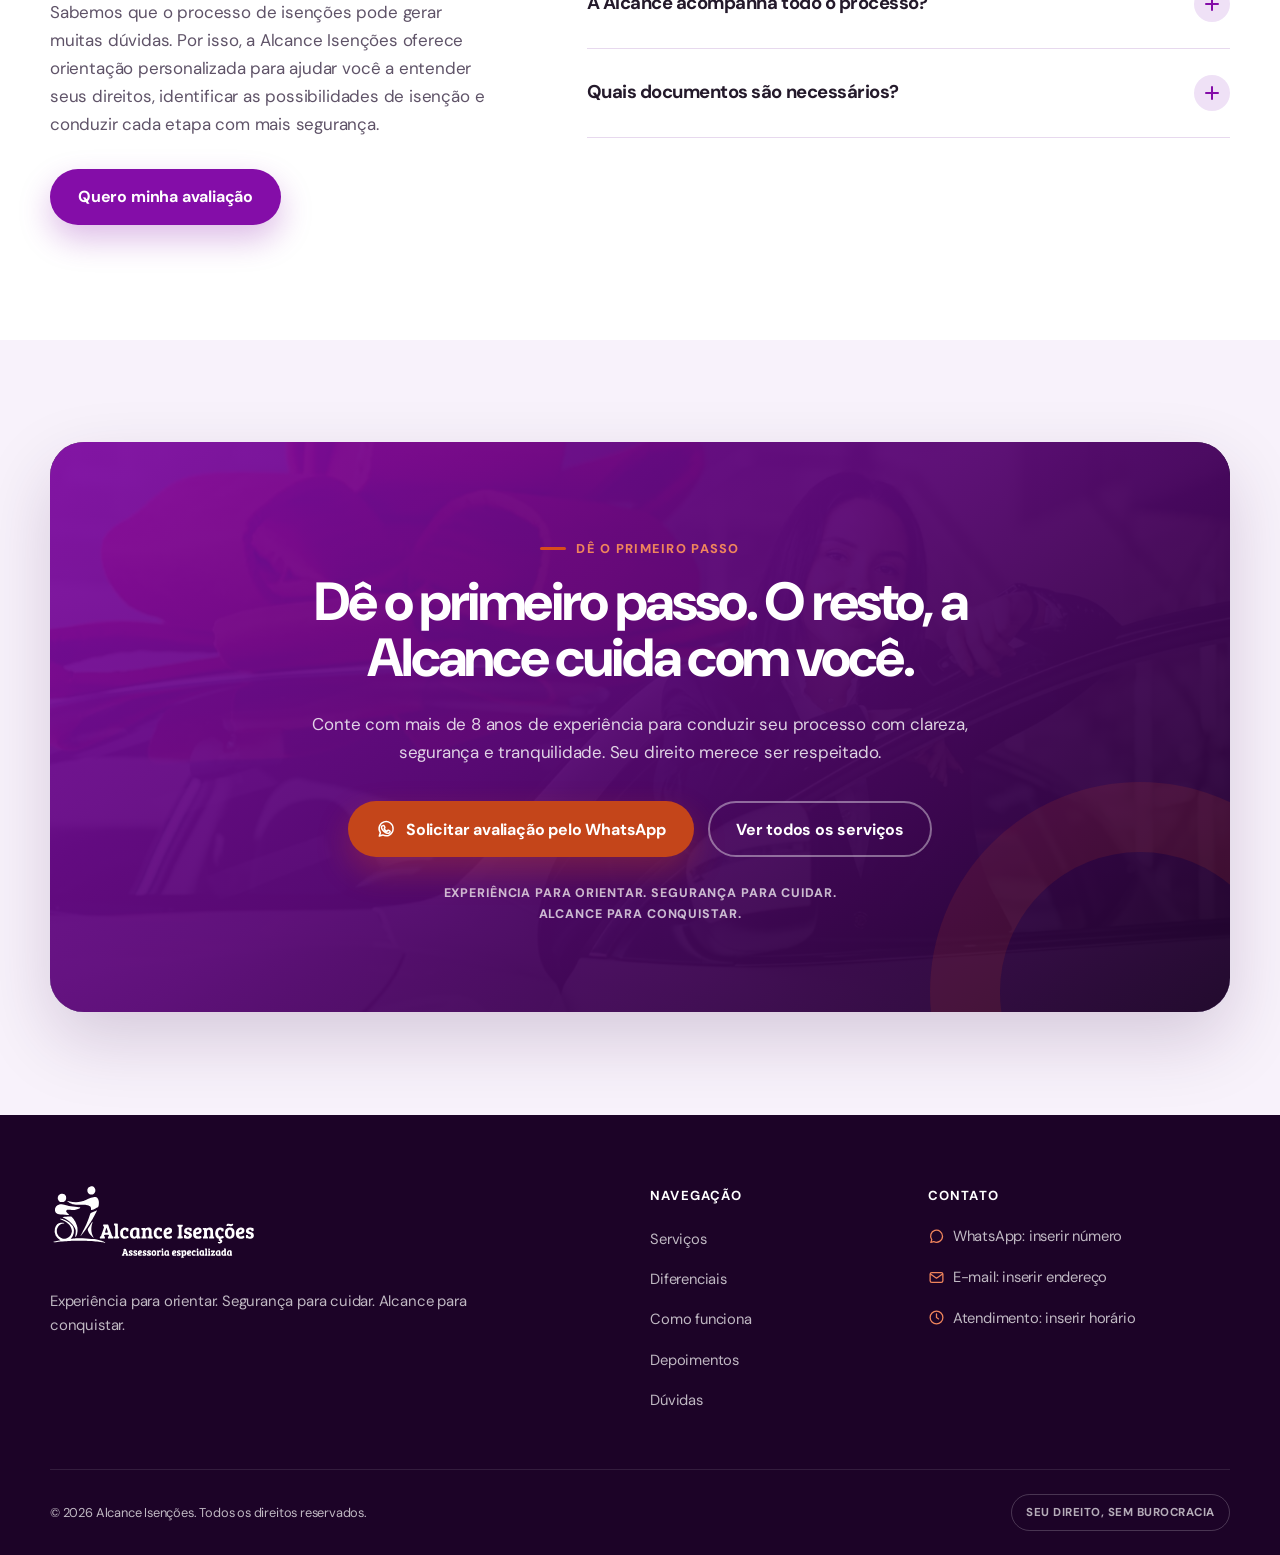
==== commit f2fff679: "Alcance" ====
--- a/index.html
+++ b/index.html
@@ -3,242 +3,322 @@
 <head>
   <meta charset="UTF-8">
   <meta name="viewport" content="width=device-width, initial-scale=1.0">
-  <meta name="description" content="Assessoria especializada em isenções, benefícios e processos para pessoas com deficiência, aposentados e pensionistas.">
-  <meta name="theme-color" content="#111111">
-  <title>Alcance Isenções | Seu direito, sem burocracia</title>
+  <title>Alcance Isenções | Isenção de impostos na compra do seu veículo 0km</title>
+  <meta name="description" content="Assessoria especializada em isenção de IPI, ICMS, IPVA e Imposto de Renda, CNH PCD, laudo pericial e benefícios para pessoas com deficiência, aposentados e pensionistas. Avaliação gratuita do seu caso.">
+  <meta name="theme-color" content="#840DA8">
+  <link rel="canonical" href="https://alcanceisencoes.com.br/">
+
+  <meta property="og:type" content="website">
+  <meta property="og:locale" content="pt_BR">
+  <meta property="og:site_name" content="Alcance Isenções">
+  <meta property="og:title" content="Alcance Isenções | Seu direito, sem burocracia">
+  <meta property="og:description" content="Compre seu veículo 0km com isenção de impostos. Cuidamos de toda a burocracia — da análise inicial à liberação final.">
+  <meta property="og:image" content="assets/logo-horizontal.png">
+
+  <link rel="icon" href="assets/logo-simbolo.svg" type="image/svg+xml">
+  <link rel="icon" href="assets/favicon-96.png" sizes="96x96" type="image/png">
+  <link rel="apple-touch-icon" href="assets/logo-simbolo.png">
+
+  <!-- Performance: abre as conexões críticas antes do parser chegar nelas -->
+  <link rel="preconnect" href="https://fonts.googleapis.com">
+  <link rel="preconnect" href="https://fonts.gstatic.com" crossorigin>
+  <link rel="preconnect" href="https://cdn.jsdelivr.net" crossorigin>
+  <link rel="dns-prefetch" href="https://cdn.simpleicons.org">
+  <link rel="dns-prefetch" href="https://cdn.worldvectorlogo.com">
+  <link rel="preload" as="image" href="assets/logo-marca.svg" fetchpriority="high">
+  <link rel="preload" as="image" href="assets/foto-passeio-720.webp" imagesrcset="assets/foto-passeio-480.webp 480w, assets/foto-passeio-720.webp 720w, assets/foto-passeio-960.webp 960w" imagesizes="(min-width: 900px) 40vw, 92vw" fetchpriority="high">
+
+  <link rel="stylesheet" href="https://fonts.googleapis.com/css2?family=DM+Sans:opsz,wght@9..40,400..900&display=swap">
 
   <style>
+    /* ==========================================================================
+       1. TOKENS — cores extraídas dos arquivos originais da logo
+          roxo #840DA8   laranja #D84D1C
+       ========================================================================== */
     :root {
-      --ink: #111111;
-      --ink-soft: #5b5b5b;
-      --brand: #171717;
-      --brand-2: #353535;
-      --mint: #e3e3e3;
-      --mint-light: #f4f4f4;
-      --cream: #eeeeee;
-      --paper: #ffffff;
-      --accent: #d9d9d9;
-      --accent-dark: #4a4a4a;
-      --line: #d7d7d7;
-      --shadow-sm: 0 8px 24px rgba(0, 0, 0, .08);
-      --shadow-lg: 0 24px 60px rgba(0, 0, 0, .14);
-      --radius-sm: 14px;
-      --radius-md: 22px;
-      --radius-lg: 34px;
+      --roxo: #840da8;
+      --roxo-vivo: #a12ec4;
+      --roxo-escuro: #5c0977;
+      --roxo-profundo: #2e0640;
+      --roxo-tinta: #1c0327;
+
+      --laranja: #d84d1c;
+      --laranja-acao: #c4451a;   /* passa AA com texto branco */
+      --laranja-claro: #f0855c;
+
+      --tinta: #241a2b;
+      --tinta-suave: #5f5368;
+      --papel: #ffffff;
+      --lavanda: #f8f2fb;
+      --lavanda-2: #efe1f6;
+      --areia: #fdf4ef;
+      --linha: #e7d9ee;
+      --ouro: #d99700;
+
+      --sombra-sm: 0 6px 20px rgba(46, 6, 64, .07);
+      --sombra-md: 0 14px 38px rgba(46, 6, 64, .11);
+      --sombra-lg: 0 28px 70px rgba(46, 6, 64, .17);
+      --sombra-roxa: 0 14px 32px rgba(132, 13, 168, .28);
+      --sombra-laranja: 0 14px 32px rgba(216, 77, 28, .3);
+
+      --raio-sm: 14px;
+      --raio-md: 22px;
+      --raio-lg: 34px;
+
       --max: 1180px;
-      --header-height: 82px;
-    }
-
-    * {
-      box-sizing: border-box;
-      margin: 0;
-      padding: 0;
-    }
+      --altura-header: 84px;
+
+      --easing: cubic-bezier(.22, .61, .36, 1);
+    }
+
+    /* Propriedades tipadas: sem isso o navegador não interpola o valor. */
+    @property --traco {
+      syntax: "<number>";
+      inherits: true;
+      initial-value: 1;
+    }
+
+    @property --avanco {
+      syntax: "<number>";
+      inherits: true;
+      initial-value: 0;
+    }
+
+    /* ==========================================================================
+       2. RESET E BASE
+       ========================================================================== */
+    *, *::before, *::after { box-sizing: border-box; margin: 0; padding: 0; }
 
     html {
       scroll-behavior: smooth;
-      scroll-padding-top: calc(var(--header-height) + 24px);
+      scroll-padding-top: calc(var(--altura-header) + 24px);
       overflow-x: clip;
+      -webkit-text-size-adjust: 100%;
     }
 
     body {
-      color: var(--ink);
-      background: var(--paper);
-      font-family: Inter, ui-sans-serif, system-ui, -apple-system, BlinkMacSystemFont, "Segoe UI", sans-serif;
-      font-size: 16px;
-      line-height: 1.65;
+      color: var(--tinta);
+      background: var(--papel);
+      /* 17px de base: o público inclui pessoas idosas e com baixa visão */
+      font: 400 17px/1.65 "DM Sans", ui-sans-serif, system-ui, -apple-system, "Segoe UI", sans-serif;
+      letter-spacing: -.011em;
+      overflow-x: clip;
       -webkit-font-smoothing: antialiased;
-      overflow-x: clip;
-    }
-
-    body.menu-open {
-      overflow: hidden;
-    }
-
-    a {
-      color: inherit;
-      text-decoration: none;
-    }
-
-    button,
-    input,
-    textarea,
-    select {
-      font: inherit;
-    }
-
-    button,
-    a {
-      -webkit-tap-highlight-color: transparent;
-    }
-
-    img,
-    svg {
-      display: block;
-      max-width: 100%;
-    }
-
-    .container {
-      width: min(calc(100% - 40px), var(--max));
-      margin-inline: auto;
-    }
+      text-rendering: optimizeLegibility;
+    }
+
+    body.menu-aberto { overflow: hidden; }
+
+    a { color: inherit; text-decoration: none; }
+    button, input, textarea, select { font: inherit; color: inherit; }
+    button, a { -webkit-tap-highlight-color: transparent; }
+    img, svg { display: block; max-width: 100%; }
+    ul { list-style: none; }
+
+    ::selection { color: #fff; background: var(--roxo); }
+
+    :focus-visible {
+      outline: 3px solid var(--roxo);
+      outline-offset: 3px;
+      border-radius: 4px;
+    }
+
+    .container { width: min(calc(100% - 40px), var(--max)); margin-inline: auto; }
+    section { max-width: 100%; }
+
+    .hero-grid > *, .sobre-grid > *, .apoio-grid > *,
+    .faq-layout > *, .footer-main > *, .institucional-grid > * { min-width: 0; }
+
+    .pular-para-conteudo {
+      position: absolute;
+      z-index: 200;
+      top: 10px;
+      left: 50%;
+      padding: 12px 22px;
+      border-radius: 999px;
+      color: #fff;
+      background: var(--roxo);
+      font-weight: 700;
+      transform: translate(-50%, -140%);
+      transition: transform .2s var(--easing);
+    }
+    .pular-para-conteudo:focus { transform: translate(-50%, 0); }
 
     .sr-only {
       position: absolute;
-      width: 1px;
-      height: 1px;
-      padding: 0;
-      margin: -1px;
+      width: 1px; height: 1px;
       overflow: hidden;
-      clip: rect(0, 0, 0, 0);
+      clip: rect(0 0 0 0);
+      clip-path: inset(50%);
       white-space: nowrap;
-      border: 0;
-    }
-
-    main,
-    section {
-      max-width: 100%;
-    }
-
-    .hero-grid > *,
-    .split-grid > *,
-    .support-grid > *,
-    .faq-layout > *,
-    .footer-main > * {
-      min-width: 0;
-    }
-
-    .section {
+    }
+
+    /* ==========================================================================
+       3. TIPOGRAFIA E COMPONENTES COMPARTILHADOS
+       ========================================================================== */
+    .titulo {
+      max-width: 20ch;
+      font-size: clamp(2.05rem, 4.2vw, 3.5rem);
+      font-weight: 800;
+      letter-spacing: -.05em;
+      line-height: 1.04;
+    }
+
+    .titulo--largo { max-width: 26ch; }
+
+    .destaque {
+      --traco: 1;
       position: relative;
-      padding: 112px 0;
-    }
-
-    .section--soft {
-      background: var(--mint-light);
-    }
-
-    .section--cream {
-      background: var(--cream);
-    }
-
-    .eyebrow {
+      color: var(--roxo);
+      white-space: nowrap;
+    }
+
+    /* traço pintado sob a palavra-chave, na cor de acento da logo */
+    .destaque::after {
+      position: absolute;
+      z-index: -1;
+      right: -.08em; bottom: .06em; left: -.08em;
+      height: .28em;
+      border-radius: 99px;
+      background: linear-gradient(90deg, rgba(216, 77, 28, .26), rgba(216, 77, 28, .42));
+      content: "";
+      transform: rotate(-1deg) scaleX(var(--traco));
+      transform-origin: left center;
+    }
+
+    .chapeu {
       display: inline-flex;
       align-items: center;
-      gap: 9px;
-      margin-bottom: 18px;
-      color: var(--brand-2);
-      font-size: .78rem;
+      gap: 10px;
+      margin-bottom: 20px;
+      color: var(--roxo);
+      font-size: .8rem;
       font-weight: 800;
-      letter-spacing: .11em;
+      letter-spacing: .1em;
       line-height: 1;
       text-transform: uppercase;
     }
 
-    .eyebrow::before {
-      width: 24px;
-      height: 3px;
+    .chapeu::before {
+      width: 26px; height: 3px;
+      flex: 0 0 auto;
       border-radius: 99px;
-      background: var(--accent);
+      background: var(--laranja);
       content: "";
     }
 
-    .section-title {
-      max-width: 760px;
-      font-family: Georgia, "Times New Roman", serif;
-      font-size: clamp(2.1rem, 4.4vw, 4rem);
-      font-weight: 500;
-      letter-spacing: -.045em;
-      line-height: 1.03;
-    }
-
-    .section-lead {
-      max-width: 660px;
+    .lead {
+      max-width: 62ch;
       margin-top: 22px;
-      color: var(--ink-soft);
-      font-size: 1.08rem;
-    }
-
+      color: var(--tinta-suave);
+      font-size: 1.06rem;
+    }
+
+    /* --- Botões --- */
     .btn {
+      position: relative;
       display: inline-flex;
-      min-height: 54px;
+      min-height: 56px;
       align-items: center;
       justify-content: center;
       gap: 10px;
-      padding: 15px 23px;
-      border: 1px solid transparent;
+      padding: 16px 26px;
+      border: 2px solid transparent;
       border-radius: 999px;
       cursor: pointer;
-      font-weight: 800;
+      font-size: 1rem;
+      font-weight: 700;
       line-height: 1.2;
       text-align: center;
-      transition: transform .2s ease, box-shadow .2s ease, background .2s ease, border-color .2s ease;
-    }
-
-    .btn:hover {
-      transform: translateY(-2px);
-    }
-
-    .btn:focus-visible,
-    .nav-link:focus-visible,
-    .menu-toggle:focus-visible,
-    .footer-link:focus-visible {
-      outline: 3px solid rgba(0, 0, 0, .4);
-      outline-offset: 3px;
-    }
-
-    .btn--primary {
-      color: #111111;
-      background: var(--accent);
-      box-shadow: 0 12px 24px rgba(0, 0, 0, .13);
-    }
-
-    .btn--primary:hover {
-      background: #c7c7c7;
-      box-shadow: 0 16px 30px rgba(0, 0, 0, .17);
-    }
-
-    .btn--dark {
-      color: white;
-      background: var(--brand);
-      box-shadow: 0 12px 26px rgba(0, 0, 0, .18);
-    }
-
-    .btn--dark:hover {
-      background: var(--brand-2);
-    }
-
-    .btn--outline {
-      color: white;
-      border-color: rgba(255, 255, 255, .36);
-      background: transparent;
-    }
-
-    .btn--outline:hover {
-      border-color: white;
-      background: rgba(255, 255, 255, .08);
-    }
-
-    .btn svg {
-      width: 19px;
-      height: 19px;
-      flex: 0 0 auto;
-      transition: transform .2s ease;
-    }
-
-    .btn:hover svg {
-      transform: translateX(3px);
+      transition: transform .25s var(--easing), box-shadow .25s var(--easing),
+                  background-color .25s var(--easing), border-color .25s var(--easing), color .25s var(--easing);
+    }
+
+    .btn:hover { transform: translateY(-3px); }
+    .btn:active { transform: translateY(-1px); }
+
+    .btn svg { width: 20px; height: 20px; flex: 0 0 auto; transition: transform .25s var(--easing); }
+    .btn:hover svg:last-child { transform: translateX(4px); }
+
+    .btn--roxo { color: #fff; background: var(--roxo); box-shadow: var(--sombra-roxa); }
+    .btn--roxo:hover { background: var(--roxo-vivo); box-shadow: 0 18px 40px rgba(132, 13, 168, .36); }
+
+    .btn--laranja { color: #fff; background: var(--laranja-acao); box-shadow: var(--sombra-laranja); }
+    .btn--laranja:hover { background: var(--laranja); box-shadow: 0 18px 40px rgba(216, 77, 28, .38); }
+
+    .btn--contorno { color: var(--roxo); border-color: var(--linha); background: var(--papel); }
+    .btn--contorno:hover { border-color: var(--roxo); background: var(--lavanda); }
+
+    .btn--claro { color: var(--roxo); background: #fff; box-shadow: 0 14px 32px rgba(0, 0, 0, .22); }
+    .btn--claro:hover { background: var(--lavanda); }
+
+    .btn--fantasma { color: #fff; border-color: rgba(255, 255, 255, .4); background: transparent; }
+    .btn--fantasma:hover { border-color: #fff; background: rgba(255, 255, 255, .1); }
+
+    /* --- Seções --- */
+    .secao { position: relative; padding: clamp(80px, 9vw, 120px) 0; }
+    .secao--lavanda { background: var(--lavanda); }
+    .secao--areia { background: var(--areia); }
+
+    .secao--escura {
+      overflow: hidden;
+      color: #fff;
+      background: linear-gradient(160deg, var(--roxo-escuro) 0%, var(--roxo-profundo) 62%, var(--roxo-tinta) 100%);
+    }
+    .secao--escura .chapeu { color: var(--laranja-claro); }
+    .secao--escura .lead { color: rgba(255, 255, 255, .74); }
+
+    .cabecalho-secao {
+      display: flex;
+      align-items: flex-end;
+      justify-content: space-between;
+      gap: 44px;
+      margin-bottom: 52px;
+    }
+    .cabecalho-secao .lead { max-width: 40ch; margin: 0; }
+
+    /* --- Fotos --- */
+    .foto {
+      position: relative;
+      overflow: hidden;
+      border-radius: var(--raio-lg);
+      background: var(--lavanda-2);
+      box-shadow: var(--sombra-lg);
+    }
+    .foto img { width: 100%; height: 100%; object-fit: cover; }
+    .foto--retrato { aspect-ratio: 4 / 5; }
+
+    /* ==========================================================================
+       4. BARRA DE PROGRESSO + HEADER
+       ========================================================================== */
+    .progresso {
+      position: fixed;
+      z-index: 120;
+      top: 0; right: 0; left: 0;
+      height: 3px;
+      background: linear-gradient(90deg, var(--roxo), var(--laranja));
+      transform: scaleX(0);
+      transform-origin: 0 50%;
     }
 
     .site-header {
       position: fixed;
       z-index: 100;
-      top: 0;
-      right: 0;
-      left: 0;
-      height: var(--header-height);
-      border-bottom: 1px solid rgba(0, 0, 0, .1);
-      background: rgba(255, 255, 255, .9);
-      backdrop-filter: blur(16px);
+      top: 0; right: 0; left: 0;
+      height: var(--altura-header);
+      border-bottom: 1px solid transparent;
+      background: rgba(255, 255, 255, .72);
+      backdrop-filter: blur(14px) saturate(1.4);
+      -webkit-backdrop-filter: blur(14px) saturate(1.4);
+      transition: height .3s var(--easing), background-color .3s var(--easing),
+                  border-color .3s var(--easing), box-shadow .3s var(--easing);
+    }
+
+    .site-header.rolado {
+      height: 70px;
+      border-bottom-color: var(--linha);
+      background: rgba(255, 255, 255, .93);
+      box-shadow: 0 6px 26px rgba(46, 6, 64, .07);
     }
 
     .header-inner {
@@ -246,2137 +326,2470 @@
       height: 100%;
       align-items: center;
       justify-content: space-between;
-      gap: 28px;
-    }
-
-    .brand {
-      display: inline-flex;
-      align-items: center;
-      gap: 11px;
-      font-family: Georgia, "Times New Roman", serif;
-      font-size: 1.2rem;
-      font-weight: 700;
-      letter-spacing: -.02em;
-      white-space: nowrap;
-    }
-
-    .brand-mark {
-      display: grid;
-      width: 39px;
-      height: 39px;
-      place-items: center;
-      border-radius: 12px 12px 12px 4px;
-      color: var(--brand);
-      background: var(--accent);
-      font-family: Inter, sans-serif;
-      font-size: 1rem;
-      font-weight: 900;
-    }
-
-    .main-nav {
-      display: flex;
-      align-items: center;
-      gap: 28px;
-    }
-
-    .nav-links {
-      display: flex;
-      align-items: center;
-      gap: 25px;
-      list-style: none;
-    }
+      gap: 24px;
+    }
+
+    .marca { display: inline-flex; align-items: center; }
+    .marca img { width: auto; height: 46px; transition: height .3s var(--easing); }
+    .site-header.rolado .marca img { height: 38px; }
+
+    .nav-principal { display: flex; align-items: center; gap: 22px; }
+    .nav-lista { display: flex; align-items: center; gap: 2px; }
 
     .nav-link {
-      color: var(--ink-soft);
-      font-size: .92rem;
-      font-weight: 700;
-      transition: color .2s ease;
-    }
-
-    .nav-link:hover {
-      color: var(--brand);
-    }
-
-    .header-cta {
-      min-height: 46px;
-      padding: 12px 19px;
-      font-size: .9rem;
-    }
+      position: relative;
+      display: block;
+      padding: 9px 12px;
+      border-radius: 99px;
+      color: var(--tinta-suave);
+      font-size: .93rem;
+      font-weight: 600;
+      transition: color .2s var(--easing), background-color .2s var(--easing);
+    }
+
+    .nav-link:hover { color: var(--roxo); background: var(--lavanda); }
+    .nav-link.ativo { color: var(--roxo); }
+
+    .nav-link.ativo::after {
+      position: absolute;
+      right: 12px; bottom: 3px; left: 12px;
+      height: 2px;
+      border-radius: 99px;
+      background: var(--laranja);
+      content: "";
+    }
+
+    .header-cta { min-height: 48px; padding: 13px 20px; font-size: .92rem; }
 
     .menu-toggle {
       display: none;
-      width: 46px;
-      height: 46px;
-      border: 0;
-      border-radius: 12px;
-      color: var(--brand);
-      background: var(--mint-light);
+      width: 48px; height: 48px;
+      border: 1px solid var(--linha);
+      border-radius: 14px;
+      color: var(--roxo);
+      background: var(--papel);
       cursor: pointer;
     }
 
-    .menu-toggle span,
-    .menu-toggle::before,
-    .menu-toggle::after {
+    .menu-toggle span, .menu-toggle::before, .menu-toggle::after {
       display: block;
-      width: 20px;
-      height: 2px;
+      width: 20px; height: 2px;
       margin: 4px auto;
       border-radius: 99px;
       background: currentColor;
       content: "";
-      transition: transform .2s ease, opacity .2s ease;
-    }
-
-    .menu-open .menu-toggle span {
-      opacity: 0;
-    }
-
-    .menu-open .menu-toggle::before {
-      transform: translateY(6px) rotate(45deg);
-    }
-
-    .menu-open .menu-toggle::after {
-      transform: translateY(-6px) rotate(-45deg);
-    }
-
+      transition: transform .25s var(--easing), opacity .2s var(--easing);
+    }
+
+    .menu-aberto .menu-toggle span { opacity: 0; }
+    .menu-aberto .menu-toggle::before { transform: translateY(6px) rotate(45deg); }
+    .menu-aberto .menu-toggle::after { transform: translateY(-6px) rotate(-45deg); }
+
+    /* ==========================================================================
+       5. HERO
+       ========================================================================== */
     .hero {
       position: relative;
       isolation: isolate;
       overflow: hidden;
-      padding: calc(var(--header-height) + 62px) 0 70px;
+      padding: calc(var(--altura-header) + 60px) 0 80px;
       background:
-        radial-gradient(circle at 82% 14%, rgba(0, 0, 0, .07), transparent 24%),
-        linear-gradient(135deg, #f4f4f4 0%, #fff 48%, #ededed 100%);
-    }
-
-    .hero::before {
+        radial-gradient(70% 90% at 88% 6%, rgba(216, 77, 28, .1), transparent 60%),
+        radial-gradient(80% 80% at 6% 96%, rgba(132, 13, 168, .1), transparent 62%),
+        linear-gradient(168deg, var(--lavanda) 0%, #fff 46%, var(--areia) 100%);
+    }
+
+    /* manchas nas duas cores da marca, movidas em parallax pelo GSAP */
+    .mancha {
       position: absolute;
-      top: 120px;
-      right: -80px;
-      width: 350px;
-      height: 350px;
-      border: 1px solid rgba(0, 0, 0, .09);
+      z-index: -1;
       border-radius: 50%;
-      content: "";
-    }
+      filter: blur(70px);
+      pointer-events: none;
+    }
+    .mancha--roxa { top: -90px; right: 22%; width: 420px; height: 420px; background: rgba(132, 13, 168, .16); }
+    .mancha--laranja { right: -80px; bottom: -120px; width: 380px; height: 380px; background: rgba(216, 77, 28, .15); }
 
     .hero-grid {
       display: grid;
       align-items: center;
-      grid-template-columns: minmax(0, 1.18fr) minmax(390px, .82fr);
-      gap: clamp(42px, 5vw, 72px);
-    }
-
-    .hero-content {
-      position: relative;
-      z-index: 2;
-    }
-
-    .hero h1 {
-      max-width: 720px;
-      font-family: Georgia, "Times New Roman", serif;
-      font-size: clamp(3rem, 5.2vw, 4.75rem);
+      grid-template-columns: minmax(0, 1.12fr) minmax(360px, .88fr);
+      gap: clamp(40px, 5vw, 68px);
+    }
+
+    .hero-conteudo { position: relative; z-index: 2; }
+
+    /* Título de oferta: o mais pesado da escala, em caixa alta, para separar
+       a chamada comercial dos títulos de seção. */
+    .titulo-oferta {
+      max-width: 14ch;
+      font-size: clamp(2.5rem, 5.1vw, 4.3rem);
+      font-weight: 900;
+      letter-spacing: -.055em;
+      line-height: .92;
+      text-transform: uppercase;
+    }
+
+    .titulo-oferta small {
+      display: block;
+      margin-bottom: 12px;
+      color: var(--tinta-suave);
+      font-size: clamp(1.02rem, 1.5vw, 1.24rem);
       font-weight: 500;
-      letter-spacing: -.055em;
-      line-height: .98;
-    }
-
-    .hero h1.hero-offer-title {
-      max-width: 760px;
-      font-family: Inter, ui-sans-serif, system-ui, sans-serif;
-      font-size: clamp(3rem, 5.4vw, 5rem);
-      font-weight: 950;
-      letter-spacing: -.065em;
-      line-height: .88;
-      text-transform: uppercase;
-    }
-
-    .hero-offer-title small {
-      display: block;
-      margin-bottom: 11px;
-      font-size: clamp(1.05rem, 1.6vw, 1.28rem);
-      font-weight: 500;
-      letter-spacing: -.025em;
+      letter-spacing: -.03em;
+      line-height: 1.3;
+      text-transform: none;
+    }
+
+    .titulo-oferta small strong { color: var(--tinta); font-weight: 800; }
+
+    .titulo-oferta .linha-forte { display: block; color: var(--roxo); }
+
+    .hero-direitos {
+      max-width: 30ch;
+      margin-top: 20px;
+      font-size: clamp(1.2rem, 1.9vw, 1.55rem);
+      font-weight: 700;
+      letter-spacing: -.035em;
       line-height: 1.25;
-      text-transform: none;
-    }
-
-    .hero-offer-title small strong {
-      font-weight: 900;
-    }
-
-    .hero-offer-title > span {
-      display: block;
-    }
-
-    .hero-offer-title > span::after {
-      display: none;
-    }
-
-    .hero-rights-message {
-      max-width: 650px;
-      margin-top: 22px;
-      color: var(--ink);
-      font-family: Georgia, "Times New Roman", serif;
-      font-size: clamp(1.25rem, 2vw, 1.6rem);
-      font-weight: 700;
-      letter-spacing: -.025em;
-      line-height: 1.25;
-    }
-
-    .hero h1 span {
-      position: relative;
-      color: var(--brand-2);
-    }
-
-    .hero h1 span::after {
-      position: absolute;
-      z-index: -1;
-      right: -4px;
-      bottom: 7px;
-      left: -4px;
-      height: 11px;
-      border-radius: 99px;
-      background: rgba(0, 0, 0, .17);
-      content: "";
-      transform: rotate(-1.2deg);
     }
 
     .hero-copy {
-      max-width: 640px;
-      margin-top: 28px;
-      color: var(--ink-soft);
-      font-size: clamp(1.06rem, 1.7vw, 1.23rem);
-    }
-
-    .hero-copy strong {
-      color: var(--ink);
-    }
-
-    .hero-benefits {
+      max-width: 54ch;
+      margin-top: 16px;
+      color: var(--tinta-suave);
+      font-size: clamp(1.02rem, 1.4vw, 1.1rem);
+    }
+    .hero-copy strong { color: var(--tinta); font-weight: 700; }
+
+    .hero-beneficios {
       display: flex;
       flex-wrap: wrap;
       gap: 10px;
-      margin-top: 25px;
-      list-style: none;
-    }
-
-    .hero-benefits li {
+      margin-top: 24px;
+    }
+
+    .hero-beneficios li {
       display: inline-flex;
       align-items: center;
-      gap: 8px;
-      padding: 9px 13px;
-      border: 1px solid rgba(0, 0, 0, .11);
+      gap: 9px;
+      padding: 9px 15px 9px 10px;
+      border: 1px solid var(--linha);
       border-radius: 999px;
-      color: var(--ink);
-      background: rgba(255, 255, 255, .78);
-      box-shadow: 0 8px 24px rgba(0, 0, 0, .05);
-      font-size: .83rem;
-      font-weight: 850;
-    }
-
-    .hero-benefits svg {
-      width: 17px;
-      height: 17px;
-      padding: 3px;
+      background: rgba(255, 255, 255, .82);
+      box-shadow: var(--sombra-sm);
+      font-size: .87rem;
+      font-weight: 700;
+    }
+
+    .hero-beneficios svg {
+      width: 20px; height: 20px;
+      flex: 0 0 auto;
+      padding: 4px;
       border-radius: 50%;
-      color: white;
-      background: var(--brand);
-    }
-
-    .hero-actions {
+      color: #fff;
+      background: var(--roxo);
+    }
+
+    .hero-acoes {
       display: flex;
       flex-wrap: wrap;
       align-items: center;
       gap: 14px;
-      margin-top: 33px;
-    }
-
-    .micro-proof {
+      margin-top: 30px;
+    }
+
+    .micro-prova {
       display: flex;
       align-items: center;
-      gap: 12px;
+      gap: 13px;
       margin-top: 26px;
-      color: var(--ink-soft);
-      font-size: .87rem;
-      font-weight: 650;
-    }
-
-    .avatar-stack {
-      display: flex;
-      padding-left: 7px;
-    }
+      padding-top: 24px;
+      border-top: 1px solid var(--linha);
+      color: var(--tinta-suave);
+      font-size: .89rem;
+      font-weight: 600;
+    }
+
+    .pilha-avatares { display: flex; padding-left: 8px; }
 
     .avatar {
       display: grid;
-      width: 32px;
-      height: 32px;
-      margin-left: -7px;
+      width: 34px; height: 34px;
+      margin-left: -8px;
       place-items: center;
-      border: 2px solid white;
+      border: 2px solid #fff;
       border-radius: 50%;
-      color: white;
-      background: var(--brand-2);
-      font-size: .64rem;
-      font-weight: 900;
-    }
-
-    .avatar:nth-child(2) { background: #797979; }
-    .avatar:nth-child(3) { color: var(--ink); background: var(--accent); }
-
-    .hero-visual {
-      position: relative;
-      min-height: 500px;
-    }
-
-    .image-placeholder {
-      position: relative;
-      display: grid;
-      overflow: hidden;
-      place-items: center;
-      border: 1px dashed rgba(0, 0, 0, .38);
-      color: rgba(0, 0, 0, .66);
-      background:
-        linear-gradient(135deg, transparent 49.5%, rgba(0, 0, 0, .08) 50%, transparent 50.5%),
-        linear-gradient(45deg, transparent 49.5%, rgba(0, 0, 0, .08) 50%, transparent 50.5%),
-        #e9e9e9;
-      text-align: center;
-    }
-
-    .image-placeholder::before {
+      color: #fff;
+      background: var(--roxo);
+      font-size: .62rem;
+      font-weight: 800;
+    }
+    .avatar:nth-child(2) { background: var(--roxo-escuro); }
+    .avatar:nth-child(3) { background: var(--laranja-acao); }
+
+    /* --- Palco da foto principal --- */
+    .hero-visual { position: relative; }
+
+    /* anéis que ecoam o traço em órbita da logo, agora em volta da foto */
+    .orbita {
       position: absolute;
-      inset: 16px;
-      border: 1px solid rgba(255, 255, 255, .72);
-      border-radius: inherit;
-      content: "";
-    }
-
-    .placeholder-label {
+      top: 50%; left: 50%;
+      aspect-ratio: 1;
+      border-radius: 50%;
+      /* translate é propriedade própria: não conflita com o transform do GSAP */
+      translate: -50% -50%;
+      pointer-events: none;
+    }
+    .orbita--1 { width: 104%; border: 1.5px dashed rgba(132, 13, 168, .26); }
+    .orbita--2 {
+      width: 115%;
+      border: 2px solid rgba(216, 77, 28, .22);
+      border-left-color: transparent;
+      border-right-color: transparent;
+    }
+
+    .palco {
       position: relative;
       z-index: 1;
-      max-width: 260px;
-      padding: 18px;
-      border-radius: 14px;
-      background: rgba(255, 255, 255, .86);
-      box-shadow: var(--shadow-sm);
-      font-size: .78rem;
-      font-weight: 800;
-      line-height: 1.45;
-      text-transform: uppercase;
-      letter-spacing: .08em;
-    }
-
-    .placeholder-label svg {
-      width: 27px;
-      margin: 0 auto 8px;
-    }
-
-    .hero-photo {
-      position: absolute;
-      top: 0;
-      right: 0;
-      display: block;
-      width: 88%;
-      height: 455px;
+      aspect-ratio: 1 / 1;
       overflow: hidden;
-      border: 1px solid rgba(0, 0, 0, .1);
-      border-radius: 160px 24px 160px 24px;
-      background: #e7e7e7;
-      box-shadow: var(--shadow-lg);
-      transform: rotate(1.6deg);
-    }
-
-    .hero-photo > img {
+      border-radius: 46% 54% 52% 48% / 50% 46% 54% 50%;
+      background: linear-gradient(145deg, var(--lavanda-2), var(--areia));
+      box-shadow: var(--sombra-lg), inset 0 0 0 1px rgba(132, 13, 168, .1);
+    }
+
+    .palco img {
       width: 100%;
       height: 100%;
       object-fit: cover;
-      object-position: 62% center;
-      transform: rotate(-1.6deg) scale(1.04);
-    }
-
-    .floating-card {
+      /* Reenquadra a foto sem perder a chave e libera o rosto do cartão. */
+      transform: translateX(13%) scale(1.26);
+    }
+
+    .etiqueta-topo {
       position: absolute;
-      bottom: 0;
-      left: 0;
-      width: 270px;
-      padding: 22px;
-      border: 1px solid rgba(0, 0, 0, .09);
-      border-radius: 20px;
-      background: white;
-      box-shadow: var(--shadow-lg);
-    }
-
-    .floating-icon {
+      z-index: 2;
+      top: 3%; right: -2%;
+      display: inline-flex;
+      align-items: center;
+      gap: 9px;
+      padding: 12px 18px;
+      border-radius: 999px;
+      color: #fff;
+      background: var(--laranja-acao);
+      box-shadow: var(--sombra-laranja);
+      font-size: .84rem;
+      font-weight: 700;
+    }
+    .etiqueta-topo svg { width: 18px; height: 18px; }
+
+    .cartao-flutuante {
+      position: absolute;
+      z-index: 2;
+      bottom: -4%; left: -13%;
+      width: min(290px, 82%);
+      padding: 22px 24px;
+      border: 1px solid var(--linha);
+      border-radius: 22px;
+      background: rgba(255, 255, 255, .97);
+      backdrop-filter: blur(8px);
+      box-shadow: var(--sombra-md);
+    }
+
+    .cartao-icone {
       display: grid;
-      width: 42px;
-      height: 42px;
-      margin-bottom: 14px;
+      width: 44px; height: 44px;
+      margin-bottom: 13px;
       place-items: center;
-      border-radius: 12px;
-      color: var(--brand);
-      background: var(--accent);
-    }
-
-    .floating-icon svg {
-      width: 21px;
-    }
-
-    .floating-card strong {
+      border-radius: 13px;
+      color: #fff;
+      background: linear-gradient(135deg, var(--roxo), var(--roxo-vivo));
+      box-shadow: var(--sombra-roxa);
+    }
+    .cartao-icone svg { width: 22px; height: 22px; }
+
+    .cartao-flutuante strong {
       display: block;
-      margin-bottom: 4px;
-      font-family: Georgia, "Times New Roman", serif;
-      font-size: 1.08rem;
-    }
-
-    .floating-card p {
-      color: var(--ink-soft);
-      font-size: .83rem;
-      line-height: 1.5;
-    }
-
-    .floating-card .card-link {
+      margin-bottom: 6px;
+      font-size: 1.12rem;
+      font-weight: 700;
+      letter-spacing: -.028em;
+      line-height: 1.2;
+    }
+
+    .cartao-flutuante p { color: var(--tinta-suave); font-size: .85rem; line-height: 1.5; }
+
+    .link-cartao {
+      display: inline-flex;
+      align-items: center;
+      gap: 8px;
       margin-top: 14px;
-      font-size: .78rem;
-    }
-
-    .brands {
+      color: var(--roxo);
+      font-size: .85rem;
+      font-weight: 700;
+    }
+    .link-cartao svg { width: 16px; height: 16px; transition: transform .25s var(--easing); }
+    .link-cartao:hover svg { transform: translateX(4px); }
+
+    /* ==========================================================================
+       6. MONTADORAS (marquee)
+       ========================================================================== */
+    .marcas {
       overflow: hidden;
-      padding: 23px 0;
-      border-top: 1px solid var(--line);
-      border-bottom: 1px solid var(--line);
-      background: white;
-    }
-
-    .brands-label {
-      margin-bottom: 16px;
-      color: var(--ink-soft);
-      font-size: .72rem;
-      font-weight: 850;
+      padding: 26px 0;
+      border-top: 1px solid var(--linha);
+      border-bottom: 1px solid var(--linha);
+      background: #fff;
+    }
+
+    .marcas-titulo {
+      margin-bottom: 18px;
+      color: var(--tinta-suave);
+      font-size: .74rem;
+      font-weight: 800;
       letter-spacing: .1em;
       text-align: center;
       text-transform: uppercase;
     }
 
-    .brands-viewport {
+    .marcas-janela {
       overflow: hidden;
-      mask-image: linear-gradient(to right, transparent, black 8%, black 92%, transparent);
-    }
-
-    .brands-track {
+      mask-image: linear-gradient(to right, transparent, #000 8%, #000 92%, transparent);
+      -webkit-mask-image: linear-gradient(to right, transparent, #000 8%, #000 92%, transparent);
+    }
+
+    .marcas-trilho {
       display: flex;
       width: max-content;
-      animation: brands-scroll 34s linear infinite;
-    }
-
-    .brands:hover .brands-track {
-      animation-play-state: paused;
-    }
-
-    .brand-set {
-      display: flex;
-      align-items: center;
-    }
-
-    .partner-logo {
+      animation: marcas-rolar 38s linear infinite;
+    }
+    .marcas:hover .marcas-trilho { animation-play-state: paused; }
+
+    .marcas-grupo { display: flex; align-items: center; }
+
+    .marca-parceira {
       display: grid;
-      width: 155px;
-      min-width: 155px;
-      height: 54px;
+      width: 158px; min-width: 158px;
+      height: 56px;
       place-items: center;
-      padding: 7px 20px;
-      border-right: 1px solid rgba(0, 0, 0, .08);
-    }
-
-    .partner-logo img {
+      padding: 8px 22px;
+      border-right: 1px solid var(--linha);
+    }
+
+    .marca-parceira img {
       width: auto;
       max-width: 112px;
       height: 32px;
       object-fit: contain;
-    }
-
-    @keyframes brands-scroll {
-      to { transform: translateX(-50%); }
-    }
-
-    .trust-bar {
+      opacity: .5;
+      filter: grayscale(1);
+      transition: opacity .25s var(--easing), filter .25s var(--easing);
+    }
+    .marca-parceira:hover img { opacity: 1; filter: grayscale(0); }
+
+    @keyframes marcas-rolar { to { transform: translateX(-50%); } }
+
+    /* ==========================================================================
+       7. BARRA DE CONFIANÇA
+       ========================================================================== */
+    .barra-confianca {
       position: relative;
       z-index: 3;
-      margin-top: -1px;
-      color: white;
-      background: var(--brand);
-    }
-
-    .trust-grid {
-      display: grid;
-      grid-template-columns: repeat(4, 1fr);
-    }
-
-    .trust-item {
+      color: #fff;
+      background: linear-gradient(100deg, var(--roxo) 0%, var(--roxo-escuro) 55%, var(--roxo-profundo) 100%);
+    }
+
+    .confianca-grid { display: grid; grid-template-columns: repeat(4, 1fr); }
+
+    .confianca-item {
       display: flex;
-      min-height: 112px;
+      min-height: 120px;
       align-items: center;
-      gap: 14px;
-      padding: 24px;
-      border-left: 1px solid rgba(255, 255, 255, .12);
-    }
-
-    .trust-item:last-child {
-      border-right: 1px solid rgba(255, 255, 255, .12);
-    }
-
-    .trust-item svg {
-      width: 25px;
-      flex: 0 0 auto;
-      color: var(--accent);
-    }
-
-    .trust-item span {
-      color: rgba(255, 255, 255, .78);
-      font-size: .8rem;
-      line-height: 1.4;
-    }
-
-    .trust-item strong {
-      display: block;
-      color: white;
-      font-size: .92rem;
-    }
-
-    .split-grid {
+      gap: 15px;
+      padding: 26px 24px;
+      border-left: 1px solid rgba(255, 255, 255, .14);
+    }
+    .confianca-item:first-child { border-left: 0; }
+
+    .confianca-item svg { width: 27px; height: 27px; flex: 0 0 auto; color: var(--laranja-claro); }
+    .confianca-item strong { display: block; margin-bottom: 2px; color: #fff; font-size: .97rem; font-weight: 700; }
+    .confianca-item span { color: rgba(255, 255, 255, .76); font-size: .84rem; line-height: 1.45; }
+
+    /* ==========================================================================
+       8. SOBRE
+       ========================================================================== */
+    .sobre-grid {
       display: grid;
       align-items: center;
-      grid-template-columns: .92fr 1.08fr;
-      gap: clamp(54px, 8vw, 110px);
-    }
-
-    .split-visual {
-      position: relative;
-      min-height: 500px;
-    }
-
-    .split-photo {
-      width: 90%;
-      height: 440px;
-      border-radius: var(--radius-lg);
-    }
-
-    .side-note {
+      grid-template-columns: .95fr 1.05fr;
+      gap: clamp(48px, 7vw, 96px);
+    }
+
+    .sobre-visual { position: relative; }
+
+    .nota-lateral {
       position: absolute;
-      right: 0;
-      bottom: 10px;
-      width: 235px;
-      padding: 20px;
-      border-radius: 18px;
-      color: white;
-      background: var(--brand);
-      box-shadow: var(--shadow-lg);
-    }
-
-    .side-note span {
+      right: -18px; bottom: 28px;
+      width: 250px;
+      padding: 24px;
+      border-radius: 22px;
+      color: #fff;
+      background: linear-gradient(140deg, var(--roxo), var(--roxo-escuro));
+      box-shadow: var(--sombra-lg);
+    }
+
+    .nota-lateral span {
       display: block;
-      margin-bottom: 8px;
-      color: var(--accent);
-      font-size: 1.5rem;
-      font-weight: 900;
-      line-height: 1;
-    }
-
-    .side-note p {
-      font-family: Georgia, "Times New Roman", serif;
+      margin-bottom: 2px;
+      color: var(--laranja-claro);
+      font-size: 3rem;
+      font-weight: 800;
+      line-height: .7;
+    }
+    .nota-lateral p { font-size: 1.08rem; font-weight: 600; letter-spacing: -.024em; line-height: 1.42; }
+
+    .bloco-texto p { margin-top: 20px; color: var(--tinta-suave); font-size: 1.05rem; }
+    .bloco-texto p strong { color: var(--tinta); font-weight: 700; }
+
+    .citacao {
+      margin: 30px 0;
+      padding: 20px 24px;
+      border-left: 4px solid var(--laranja);
+      border-radius: 0 16px 16px 0;
+      color: var(--roxo-escuro);
+      background: var(--lavanda);
       font-size: 1.05rem;
-      line-height: 1.45;
-    }
-
-    .copy-block p {
-      margin-top: 20px;
-      color: var(--ink-soft);
-      font-size: 1.05rem;
-    }
-
-    .copy-block p strong {
-      color: var(--ink);
-    }
-
-    .copy-callout {
-      margin: 28px 0;
-      padding: 18px 20px;
-      border-left: 4px solid var(--accent);
-      border-radius: 0 14px 14px 0;
-      color: var(--brand);
-      background: var(--mint-light);
-      font-weight: 800;
-    }
-
-    .services-head {
-      display: flex;
-      align-items: end;
-      justify-content: space-between;
-      gap: 40px;
-      margin-bottom: 50px;
-    }
-
-    .services-head .section-lead {
-      max-width: 420px;
-      margin: 0;
-    }
-
-    .services-grid {
+      font-weight: 700;
+    }
+
+    /* ==========================================================================
+       9. SERVIÇOS
+       ========================================================================== */
+    .servicos-grid {
       display: grid;
       grid-template-columns: repeat(12, 1fr);
       gap: 18px;
     }
 
-    .service-card {
+    .servico {
       position: relative;
       display: flex;
-      min-height: 295px;
+      min-height: 300px;
       flex-direction: column;
       align-items: flex-start;
       grid-column: span 4;
-      padding: 30px;
-      border: 1px solid var(--line);
-      border-radius: var(--radius-md);
-      background: white;
-      box-shadow: 0 2px 0 rgba(0, 0, 0, .02);
-      transition: transform .25s ease, box-shadow .25s ease, border-color .25s ease;
-    }
-
-    .service-card:hover {
-      border-color: rgba(0, 0, 0, .28);
-      box-shadow: var(--shadow-lg);
-      transform: translateY(-5px);
-    }
-
-    .service-card--featured {
+      overflow: hidden;
+      padding: 32px;
+      border: 1px solid var(--linha);
+      border-radius: var(--raio-md);
+      background: var(--papel);
+      transition: transform .35s var(--easing), box-shadow .35s var(--easing), border-color .35s var(--easing);
+    }
+
+    .servico::after {
+      position: absolute;
+      right: 0; bottom: 0; left: 0;
+      height: 4px;
+      background: linear-gradient(90deg, var(--roxo), var(--laranja));
+      content: "";
+      transform: scaleX(0);
+      transform-origin: 0 50%;
+      transition: transform .4s var(--easing);
+    }
+
+    .servico:hover {
+      border-color: rgba(132, 13, 168, .28);
+      box-shadow: var(--sombra-lg);
+      transform: translateY(-6px);
+    }
+    .servico:hover::after { transform: scaleX(1); }
+
+    .servico--destaque {
       grid-column: span 6;
-      color: white;
-      border-color: var(--brand);
-      background: var(--brand);
-    }
-
-    .service-icon {
+      color: #fff;
+      border-color: transparent;
+      background: linear-gradient(145deg, var(--roxo) 0%, var(--roxo-escuro) 70%, var(--roxo-profundo) 100%);
+    }
+    .servico--destaque:hover { border-color: transparent; }
+
+    .servico-icone {
       display: grid;
-      width: 48px;
-      height: 48px;
-      margin-bottom: 25px;
+      width: 52px; height: 52px;
+      margin-bottom: 26px;
       place-items: center;
-      border-radius: 14px;
-      color: var(--brand);
-      background: var(--mint);
-    }
-
-    .service-card--featured .service-icon {
-      color: var(--brand);
-      background: var(--accent);
-    }
-
-    .service-icon svg {
-      width: 24px;
-    }
-
-    .service-card h3 {
-      max-width: 330px;
-      font-family: Georgia, "Times New Roman", serif;
-      font-size: 1.42rem;
-      line-height: 1.14;
-    }
-
-    .service-card p {
-      margin: 13px 0 23px;
-      color: var(--ink-soft);
-      font-size: .93rem;
+      border-radius: 15px;
+      color: var(--roxo);
+      background: var(--lavanda-2);
+      transition: transform .35s var(--easing);
+    }
+    .servico:hover .servico-icone { transform: translateY(-3px) rotate(-4deg); }
+    .servico-icone svg { width: 26px; height: 26px; }
+    .servico--destaque .servico-icone { color: #fff; background: rgba(255, 255, 255, .16); }
+
+    .servico h3 {
+      max-width: 24ch;
+      font-size: 1.38rem;
+      font-weight: 700;
+      letter-spacing: -.032em;
+      line-height: 1.18;
+    }
+
+    .servico p {
+      margin: 13px 0 24px;
+      color: var(--tinta-suave);
+      font-size: .95rem;
       line-height: 1.55;
     }
-
-    .service-card--featured p {
-      max-width: 460px;
-      color: rgba(255, 255, 255, .72);
-    }
-
-    .card-link {
+    .servico p strong { color: var(--tinta); font-weight: 800; }
+    .servico--destaque p { max-width: 46ch; color: rgba(255, 255, 255, .8); }
+    .servico--destaque p strong { color: var(--laranja-claro); }
+
+    .servico .link-cartao { margin-top: auto; font-size: .92rem; }
+    .servico--destaque .link-cartao { color: var(--laranja-claro); }
+    .servico:hover .link-cartao svg { transform: translateX(5px); }
+
+    .slider-controles {
+      --progresso-slider: 0;
+      display: none;
+    }
+
+    .slider-seta {
+      display: grid;
+      width: 48px; height: 48px;
+      place-items: center;
+      border: 1px solid var(--linha);
+      border-radius: 50%;
+      color: var(--roxo);
+      background: rgba(255, 255, 255, .9);
+      box-shadow: var(--sombra-sm);
+      cursor: pointer;
+      transition: color .2s var(--easing), border-color .2s var(--easing),
+                  background-color .2s var(--easing), transform .2s var(--easing), opacity .2s var(--easing);
+    }
+    .slider-seta:hover:not(:disabled) {
+      border-color: var(--roxo);
+      color: #fff;
+      background: var(--roxo);
+      transform: translateY(-2px);
+    }
+    .slider-seta:disabled { opacity: .38; cursor: default; }
+    .slider-seta svg { width: 20px; height: 20px; }
+
+    .slider-contador {
       display: inline-flex;
-      align-items: center;
-      gap: 7px;
-      margin-top: auto;
-      color: var(--brand-2);
-      font-size: .88rem;
-      font-weight: 900;
-    }
-
-    .service-card--featured .card-link {
-      color: var(--accent);
-    }
-
-    .card-link svg {
-      width: 16px;
-      transition: transform .2s ease;
-    }
-
-    .service-card:hover .card-link svg {
-      transform: translateX(4px);
-    }
-
-    .support-panel {
+      min-width: 54px;
+      align-items: baseline;
+      gap: 4px;
+      color: var(--tinta-suave);
+      font-size: .82rem;
+      font-weight: 700;
+      font-variant-numeric: tabular-nums;
+    }
+    .slider-contador strong { color: var(--roxo); font-size: 1.16rem; }
+
+    .slider-progresso {
+      height: 4px;
       overflow: hidden;
-      border-radius: var(--radius-lg);
-      color: white;
-      background: var(--brand);
-      box-shadow: var(--shadow-lg);
-    }
-
-    .support-grid {
+      border-radius: 99px;
+      background: rgba(132, 13, 168, .12);
+    }
+    .slider-progresso span {
+      display: block;
+      width: 100%; height: 100%;
+      border-radius: inherit;
+      background: linear-gradient(90deg, var(--roxo), var(--laranja));
+      transform: scaleX(var(--progresso-slider));
+      transform-origin: 0 50%;
+      transition: transform .3s var(--easing);
+    }
+
+    /* ==========================================================================
+       10. ACOMPANHAMENTO + QUEM TEM DIREITO
+       ========================================================================== */
+    .painel-apoio {
+      position: relative;
+      overflow: hidden;
+      border-radius: var(--raio-lg);
+      color: #fff;
+      background: linear-gradient(150deg, var(--roxo-escuro) 0%, var(--roxo-profundo) 60%, var(--roxo-tinta) 100%);
+      box-shadow: var(--sombra-lg);
+    }
+
+    .painel-apoio::before {
+      position: absolute;
+      top: -160px; right: -120px;
+      width: 460px; height: 460px;
+      border: 90px solid rgba(216, 77, 28, .08);
+      border-radius: 50%;
+      content: "";
+    }
+
+    .apoio-grid { position: relative; display: grid; grid-template-columns: 1.05fr .95fr; }
+
+    .apoio-copy { padding: clamp(40px, 6vw, 76px); }
+    .apoio-copy .chapeu { color: var(--laranja-claro); }
+    .apoio-copy > p { max-width: 52ch; margin-top: 22px; color: rgba(255, 255, 255, .78); font-size: 1.04rem; }
+    .apoio-copy > p strong { color: #fff; }
+
+    .lista-checagem {
       display: grid;
-      grid-template-columns: 1.08fr .92fr;
-    }
-
-    .support-copy {
-      padding: clamp(42px, 7vw, 80px);
-    }
-
-    .support-copy .eyebrow {
-      color: var(--accent);
-    }
-
-    .support-copy .section-title {
-      max-width: 610px;
-    }
-
-    .support-copy > p {
-      max-width: 620px;
-      margin-top: 22px;
-      color: rgba(255, 255, 255, .74);
-      font-size: 1.04rem;
-    }
-
-    .support-copy > p strong {
-      color: white;
-    }
-
-    .check-list {
-      display: grid;
-      margin: 31px 0 35px;
+      margin: 32px 0 36px;
       grid-template-columns: 1fr 1fr;
-      gap: 13px 24px;
-      list-style: none;
-    }
-
-    .check-list li {
+      gap: 14px 24px;
+    }
+
+    .lista-checagem li {
       display: flex;
       align-items: center;
-      gap: 10px;
-      color: rgba(255, 255, 255, .9);
-      font-size: .91rem;
-      font-weight: 700;
-    }
-
-    .check-list svg {
-      width: 20px;
-      flex: 0 0 auto;
-      color: var(--accent);
-    }
-
-    .support-photo {
-      min-height: 610px;
-      border: 0;
-      border-radius: 0;
-      background-color: #2b2b2b;
-      color: rgba(255, 255, 255, .75);
-    }
-
-    .eligibility-card {
+      gap: 11px;
+      color: rgba(255, 255, 255, .92);
+      font-size: .93rem;
+      font-weight: 600;
+    }
+    .lista-checagem svg { width: 21px; height: 21px; flex: 0 0 auto; color: var(--laranja-claro); }
+
+    .cartao-elegibilidade {
       display: flex;
-      min-height: 610px;
       flex-direction: column;
       justify-content: center;
-      padding: clamp(38px, 5vw, 64px);
-      border-left: 1px solid rgba(255, 255, 255, .1);
+      padding: clamp(38px, 5vw, 62px);
+      border-left: 1px solid rgba(255, 255, 255, .12);
       background:
-        radial-gradient(circle at 100% 0, rgba(255, 255, 255, .08), transparent 36%),
-        #252525;
-    }
-
-    .eligibility-card h3 {
+        radial-gradient(circle at 100% 0, rgba(216, 77, 28, .16), transparent 42%),
+        rgba(255, 255, 255, .05);
+    }
+
+    .cartao-elegibilidade h3 {
       margin-bottom: 28px;
-      color: var(--accent);
+      color: var(--laranja-claro);
       font-size: .8rem;
-      letter-spacing: .13em;
+      font-weight: 800;
+      letter-spacing: .11em;
       text-transform: uppercase;
     }
 
-    .eligibility-list {
-      display: grid;
-      gap: 16px;
-      list-style: none;
-    }
-
-    .eligibility-list li {
+    .lista-elegibilidade { display: grid; gap: 16px; }
+
+    .lista-elegibilidade li {
       display: flex;
       align-items: center;
-      gap: 13px;
-      color: rgba(255, 255, 255, .9);
-      font-size: .92rem;
-      font-weight: 700;
+      gap: 16px;
+      color: rgba(255, 255, 255, .92);
+      font-size: .93rem;
+      font-weight: 600;
       line-height: 1.45;
     }
 
-    .eligibility-list svg {
-      width: 42px;
-      height: 42px;
+    .lista-elegibilidade svg {
+      width: 48px; height: 48px;
       flex: 0 0 auto;
-      padding: 10px;
-      border: 1px solid rgba(255, 255, 255, .2);
+      padding: 11px;
+      border: 1px solid rgba(240, 133, 92, .42);
       border-radius: 50%;
-      color: var(--accent);
-    }
-
-    .institutional-copy {
-      max-width: 840px;
-      margin-top: 25px;
-      color: var(--ink-soft);
-      font-size: 1.02rem;
-    }
-
-    .institutional-highlights {
+      color: #ff956c;
+      background: linear-gradient(145deg, rgba(240, 133, 92, .14), rgba(255, 255, 255, .035));
+      box-shadow: inset 0 0 0 1px rgba(255, 255, 255, .035), 0 8px 20px rgba(28, 3, 39, .18);
+    }
+
+    /* ==========================================================================
+       11. DIFERENCIAIS + INSTITUCIONAL
+       ========================================================================== */
+    .institucional-grid {
+      display: grid;
+      align-items: center;
+      grid-template-columns: 1.15fr .85fr;
+      gap: clamp(44px, 6vw, 80px);
+      margin-bottom: 56px;
+    }
+
+    .institucional-copy { margin-top: 22px; color: var(--tinta-suave); font-size: 1.04rem; }
+    .institucional-copy strong { color: var(--tinta); font-weight: 700; }
+
+    .institucional-destaques {
       display: grid;
       margin-top: 30px;
       grid-template-columns: repeat(3, 1fr);
       gap: 12px;
     }
 
-    .institutional-highlight {
-      padding: 18px;
-      border: 1px solid var(--line);
+    .institucional-destaque {
+      padding: 20px;
+      border: 1px solid var(--linha);
       border-radius: 16px;
-      background: rgba(255, 255, 255, .72);
-    }
-
-    .institutional-highlight strong {
+      background: rgba(255, 255, 255, .8);
+    }
+
+    .institucional-destaque strong {
       display: block;
-      margin-bottom: 4px;
-      font-family: Georgia, "Times New Roman", serif;
-      font-size: .98rem;
-    }
-
-    .institutional-highlight span {
-      color: var(--ink-soft);
-      font-size: .8rem;
-      line-height: 1.45;
-    }
-
-    .reasons-grid {
+      margin-bottom: 5px;
+      font-size: 1rem;
+      font-weight: 700;
+      letter-spacing: -.022em;
+    }
+    .institucional-destaque span { color: var(--tinta-suave); font-size: .82rem; line-height: 1.45; }
+
+    .motivos-grid {
       display: grid;
-      margin-top: 54px;
       grid-template-columns: repeat(5, 1fr);
-      gap: 16px;
-    }
-
-    .reason-card {
-      padding: 26px 22px;
-      border: 1px solid var(--line);
-      border-radius: 18px;
-      background: white;
-    }
-
-    .reason-number {
+      gap: 18px;
+    }
+
+    .motivo {
+      position: relative;
+      padding: 30px 24px;
+      border: 1px solid var(--linha);
+      border-radius: 20px;
+      background: var(--papel);
+      transition: transform .3s var(--easing), box-shadow .3s var(--easing);
+    }
+    .motivo:hover { box-shadow: var(--sombra-md); transform: translateY(-4px); }
+
+    .motivo-numero {
       display: block;
-      margin-bottom: 25px;
-      color: var(--accent-dark);
-      font-family: Georgia, "Times New Roman", serif;
-      font-size: 2rem;
-      font-style: italic;
+      margin-bottom: 24px;
+      background: linear-gradient(135deg, var(--roxo), var(--laranja));
+      -webkit-background-clip: text;
+      background-clip: text;
+      color: transparent;
+      font-size: 2.3rem;
+      font-weight: 800;
+      letter-spacing: -.045em;
       line-height: 1;
     }
 
-    .reason-card h3 {
+    .motivo h3 {
       margin-bottom: 10px;
-      font-family: Georgia, "Times New Roman", serif;
       font-size: 1.12rem;
-      line-height: 1.25;
-    }
-
-    .reason-card p {
-      color: var(--ink-soft);
-      font-size: .84rem;
-      line-height: 1.55;
-    }
-
-    .process-section {
-      overflow: hidden;
-      color: var(--ink);
-      background: linear-gradient(145deg, #f3f3f3 0%, #fff 55%, #ececec 100%);
-    }
-
-    .process-section::after {
+      font-weight: 700;
+      letter-spacing: -.026em;
+      line-height: 1.28;
+    }
+    .motivo p { color: var(--tinta-suave); font-size: .88rem; line-height: 1.55; }
+
+    /* ==========================================================================
+       12. COMO FUNCIONA
+       ========================================================================== */
+    .etapas {
+      position: relative;
+      display: grid;
+      margin-top: 62px;
+      grid-template-columns: repeat(5, 1fr);
+      gap: 22px;
+    }
+
+    .trilha {
+      --avanco: 0;
       position: absolute;
-      right: -140px;
-      bottom: -170px;
-      width: 420px;
-      height: 420px;
-      border: 80px solid rgba(0, 0, 0, .025);
-      border-radius: 50%;
+      z-index: 0;
+      top: 29px; right: 10%; left: 10%;
+      height: 2px;
+      background: rgba(255, 255, 255, .16);
+    }
+
+    .trilha::after {
+      position: absolute;
+      inset: 0;
+      border-radius: inherit;
+      background: linear-gradient(90deg, var(--laranja-claro), var(--laranja));
       content: "";
-    }
-
-    .process-section .eyebrow {
-      color: var(--brand-2);
-    }
-
-    .process-section .section-lead {
-      color: var(--ink-soft);
-    }
-
-    .steps {
+      transform: scaleX(var(--avanco));
+      transform-origin: 0 50%;
+      will-change: transform;
+    }
+
+    .etapa {
+      --avanco: 0;
       position: relative;
       z-index: 1;
+    }
+
+    .etapa-numero {
       display: grid;
-      margin-top: 60px;
-      grid-template-columns: repeat(5, 1fr);
-      gap: 20px;
-    }
-
-    .steps::before {
-      position: absolute;
-      z-index: -1;
-      top: 27px;
-      right: 9%;
-      left: 9%;
-      height: 1px;
-      background: rgba(0, 0, 0, .14);
-      content: "";
-    }
-
-    .step-number {
-      display: grid;
-      width: 55px;
-      height: 55px;
-      margin-bottom: 25px;
+      width: 58px; height: 58px;
+      margin-bottom: 26px;
       place-items: center;
-      border: 1px solid rgba(0, 0, 0, .18);
       border-radius: 50%;
-      color: var(--brand);
-      background: var(--accent);
-      box-shadow: 0 0 0 8px #f4f4f4;
-      font-size: .9rem;
-      font-weight: 900;
-    }
-
-    .step h3 {
+      color: #fff;
+      background: linear-gradient(140deg, var(--laranja), var(--laranja-acao));
+      box-shadow: 0 0 0 9px var(--roxo-profundo), var(--sombra-laranja);
+      font-size: .95rem;
+      font-weight: 800;
+      transform-origin: 50% 50%;
+      will-change: transform;
+    }
+
+    .etapa h3 {
       margin-bottom: 9px;
-      font-family: Georgia, "Times New Roman", serif;
-      font-size: 1.2rem;
-      line-height: 1.25;
-    }
-
-    .step p {
-      color: var(--ink-soft);
-      font-size: .86rem;
-      line-height: 1.55;
-    }
-
-    .process-cta {
+      font-size: 1.18rem;
+      font-weight: 700;
+      letter-spacing: -.026em;
+      line-height: 1.28;
+    }
+    .etapa p { color: rgba(255, 255, 255, .7); font-size: .88rem; line-height: 1.55; }
+
+    .faixa-cta {
+      position: relative;
+      z-index: 1;
       display: flex;
       align-items: center;
       justify-content: space-between;
-      gap: 30px;
-      margin-top: 58px;
-      padding: 25px 28px;
-      border: 1px solid rgba(0, 0, 0, .1);
-      border-radius: 18px;
-      background: rgba(255, 255, 255, .78);
-      box-shadow: var(--shadow-sm);
-    }
-
-    .process-cta p {
-      color: var(--ink-soft);
-    }
-
-    .process-cta strong {
+      gap: 32px;
+      margin-top: 60px;
+      padding: 28px 32px;
+      border: 1px solid rgba(255, 255, 255, .16);
+      border-radius: 22px;
+      background: rgba(255, 255, 255, .07);
+      backdrop-filter: blur(6px);
+    }
+
+    .faixa-cta p { color: rgba(255, 255, 255, .74); font-size: .97rem; }
+    .faixa-cta strong {
       display: block;
-      color: var(--ink);
-      font-family: Georgia, "Times New Roman", serif;
-      font-size: 1.13rem;
-    }
-
-    .faq-layout {
-      display: grid;
-      grid-template-columns: .8fr 1.2fr;
-      gap: clamp(50px, 8vw, 100px);
-    }
-
-    .faq-aside {
-      align-self: start;
-    }
-
-    .faq-aside .btn {
-      margin-top: 30px;
-    }
-
-    .faq-list {
-      border-top: 1px solid var(--line);
-    }
-
-    .faq-item {
-      border-bottom: 1px solid var(--line);
-    }
-
-    .faq-question {
+      color: #fff;
+      font-size: 1.2rem;
+      font-weight: 700;
+      letter-spacing: -.028em;
+    }
+
+    /* ==========================================================================
+       13. DÚVIDAS
+       ========================================================================== */
+    .faq-layout { display: grid; grid-template-columns: .82fr 1.18fr; gap: clamp(46px, 7vw, 90px); }
+    .faq-aside { position: sticky; top: calc(var(--altura-header) + 32px); align-self: start; }
+    .faq-aside .btn { margin-top: 30px; }
+
+    .faq-lista { border-top: 1px solid var(--linha); }
+    .faq-item { border-bottom: 1px solid var(--linha); }
+
+    .faq-pergunta {
       display: flex;
       width: 100%;
       align-items: center;
       justify-content: space-between;
       gap: 24px;
-      padding: 24px 0;
+      padding: 26px 0;
       border: 0;
-      color: var(--ink);
       background: transparent;
       cursor: pointer;
-      font-family: Georgia, "Times New Roman", serif;
-      font-size: 1.15rem;
+      font-size: 1.16rem;
       font-weight: 700;
-      line-height: 1.3;
+      letter-spacing: -.026em;
+      line-height: 1.4;
       text-align: left;
-    }
-
-    .faq-question::after {
+      transition: color .2s var(--easing);
+    }
+    .faq-pergunta:hover { color: var(--roxo); }
+
+    .faq-sinal {
+      position: relative;
       display: grid;
-      width: 32px;
-      height: 32px;
+      width: 36px; height: 36px;
       flex: 0 0 auto;
       place-items: center;
       border-radius: 50%;
-      color: var(--brand);
-      background: var(--mint);
-      content: "+";
-      font-family: Inter, sans-serif;
-      font-size: 1.1rem;
-      transition: transform .2s ease;
-    }
-
-    .faq-item.is-open .faq-question::after {
-      transform: rotate(45deg);
-    }
-
-    .faq-answer {
-      display: grid;
-      grid-template-rows: 0fr;
-      transition: grid-template-rows .25s ease;
-    }
-
-    .faq-answer > div {
-      overflow: hidden;
-    }
-
-    .faq-answer p {
-      max-width: 680px;
-      padding: 0 50px 0 0;
-      color: var(--ink-soft);
-      font-size: .95rem;
-    }
-
-    .faq-item.is-open .faq-answer {
-      grid-template-rows: 1fr;
-    }
-
-    .faq-item.is-open .faq-answer p {
-      padding-bottom: 24px;
-    }
-
-    .testimonials {
-      background: var(--mint-light);
-    }
-
-    .testimonials-head {
-      display: flex;
-      align-items: end;
-      justify-content: space-between;
-      gap: 40px;
-      margin-bottom: 48px;
-    }
-
-    .testimonials-head .section-lead {
-      max-width: 420px;
-      margin: 0;
-    }
-
-    .testimonials-grid {
+      color: var(--roxo);
+      background: var(--lavanda-2);
+      transition: transform .3s var(--easing), background-color .3s var(--easing), color .3s var(--easing);
+    }
+    .faq-sinal::before, .faq-sinal::after {
+      position: absolute;
+      border-radius: 99px;
+      background: currentColor;
+      content: "";
+      transition: opacity .3s var(--easing);
+    }
+    .faq-sinal::before { width: 14px; height: 2px; }
+    .faq-sinal::after { width: 2px; height: 14px; }
+
+    .faq-item.aberto .faq-sinal { color: #fff; background: var(--roxo); transform: rotate(135deg); }
+    .faq-item.aberto .faq-sinal::after { opacity: 0; }
+
+    .faq-resposta { display: grid; grid-template-rows: 0fr; transition: grid-template-rows .35s var(--easing); }
+    .faq-resposta > div { overflow: hidden; }
+    .faq-resposta p { max-width: 68ch; padding-right: 48px; color: var(--tinta-suave); font-size: 1rem; }
+    .faq-item.aberto .faq-resposta { grid-template-rows: 1fr; }
+    .faq-item.aberto .faq-resposta p { padding-bottom: 26px; }
+
+    /* ==========================================================================
+       14. DEPOIMENTOS
+       ========================================================================== */
+    .depoimentos-grid {
       display: grid;
       grid-template-columns: repeat(3, 1fr);
       gap: 18px;
     }
 
-    .testimonial-card {
+    .depoimento {
+      position: relative;
       display: flex;
-      min-height: 260px;
+      min-height: 270px;
       flex-direction: column;
-      padding: 27px;
-      border: 1px solid var(--line);
+      padding: 30px;
+      border: 1px solid var(--linha);
       border-radius: 20px;
-      background: white;
-      box-shadow: 0 10px 30px rgba(0, 0, 0, .05);
-    }
-
-    .testimonial-stars {
-      color: #e5a600;
-      font-size: 1rem;
-      letter-spacing: .08em;
-    }
-
-    .testimonial-card blockquote {
+      background: var(--papel);
+      box-shadow: var(--sombra-sm);
+      transition: transform .3s var(--easing), box-shadow .3s var(--easing);
+    }
+    .depoimento:hover { box-shadow: var(--sombra-md); transform: translateY(-4px); }
+
+    .depoimento-estrelas { color: var(--ouro); font-size: 1rem; letter-spacing: .09em; }
+
+    .depoimento blockquote {
       margin: 18px 0 24px;
-      color: var(--ink-soft);
-      font-size: .91rem;
+      color: var(--tinta-suave);
+      font-size: .93rem;
       line-height: 1.6;
     }
 
-    .testimonial-author {
+    .depoimento-autor {
       display: flex;
       align-items: center;
-      gap: 11px;
+      gap: 12px;
       margin-top: auto;
-    }
-
-    .testimonial-avatar {
+      padding-top: 18px;
+      border-top: 1px solid var(--linha);
+    }
+
+    .depoimento-avatar {
       display: grid;
-      width: 38px;
-      height: 38px;
+      width: 40px; height: 40px;
       flex: 0 0 auto;
       place-items: center;
       border-radius: 50%;
-      color: white;
-      background: var(--brand);
-      font-size: .82rem;
-      font-weight: 900;
-    }
-
-    .testimonial-author strong {
-      display: block;
-      font-size: .86rem;
-      line-height: 1.3;
-    }
-
-    .testimonial-author small {
-      color: var(--ink-soft);
-      font-size: .72rem;
-    }
-
-    .final-cta {
-      padding: 100px 0;
-      background: var(--cream);
-    }
-
-    .cta-panel {
+      color: #fff;
+      background: linear-gradient(140deg, var(--roxo), var(--roxo-escuro));
+      font-size: .8rem;
+      font-weight: 800;
+    }
+
+    .depoimento-autor strong { display: block; font-size: .89rem; font-weight: 700; line-height: 1.3; }
+    .depoimento-autor small { color: var(--tinta-suave); font-size: .74rem; }
+
+    /* ==========================================================================
+       15. CTA FINAL
+       ========================================================================== */
+    .cta-final { padding: clamp(70px, 8vw, 110px) 0; background: var(--lavanda); }
+
+    .painel-cta {
       position: relative;
+      isolation: isolate;
       overflow: hidden;
-      padding: clamp(48px, 8vw, 90px);
-      border-radius: var(--radius-lg);
-      color: white;
-      background: var(--brand);
+      padding: clamp(46px, 7vw, 88px);
+      border-radius: var(--raio-lg);
+      color: #fff;
+      background: var(--roxo-escuro);
+      box-shadow: var(--sombra-lg);
       text-align: center;
-      box-shadow: var(--shadow-lg);
-    }
-
-    .cta-panel::before,
-    .cta-panel::after {
+    }
+
+    /* foto de fundo + véu roxo: mantém o texto acima de 7:1 de contraste */
+    .painel-cta > .painel-cta-fundo {
       position: absolute;
-      border: 1px solid rgba(255, 255, 255, .09);
+      z-index: -2;
+      inset: 0;
+      width: 100%; height: 100%;
+      object-fit: cover;
+    }
+
+    .painel-cta > .painel-cta-veu {
+      position: absolute;
+      z-index: -1;
+      inset: 0;
+      background: linear-gradient(145deg, rgba(132, 13, 168, .93) 0%, rgba(92, 9, 119, .95) 45%, rgba(28, 3, 39, .96) 100%);
+    }
+
+    .painel-cta::after {
+      position: absolute;
+      z-index: -1;
+      right: -120px; bottom: -190px;
+      width: 420px; height: 420px;
+      border: 70px solid rgba(216, 77, 28, .12);
       border-radius: 50%;
       content: "";
-    }
-
-    .cta-panel::before {
-      top: -130px;
-      left: -90px;
-      width: 320px;
-      height: 320px;
-    }
-
-    .cta-panel::after {
-      right: -100px;
-      bottom: -180px;
-      width: 400px;
-      height: 400px;
-    }
-
-    .cta-panel .eyebrow,
-    .cta-panel .section-title,
-    .cta-panel p,
-    .cta-panel .btn,
-    .cta-panel .cta-note {
-      position: relative;
-      z-index: 1;
-    }
-
-    .cta-panel .eyebrow {
-      color: var(--accent);
-    }
-
-    .cta-panel .section-title {
-      max-width: 830px;
-      margin: 0 auto;
-    }
-
-    .cta-panel > p {
-      max-width: 670px;
-      margin: 24px auto 31px;
+      pointer-events: none;
+    }
+
+    .painel-cta .chapeu { color: var(--laranja-claro); }
+    .painel-cta .titulo { max-width: 22ch; margin: 0 auto; }
+    .painel-cta > p { max-width: 56ch; margin: 24px auto 34px; color: rgba(255, 255, 255, .82); font-size: 1.06rem; }
+
+    .cta-acoes { display: flex; flex-wrap: wrap; justify-content: center; gap: 14px; }
+
+    .cta-nota {
+      display: block;
+      max-width: 46ch;
+      margin: 26px auto 0;
       color: rgba(255, 255, 255, .72);
-      font-size: 1.06rem;
-    }
-
-    .cta-note {
-      display: block;
-      max-width: 720px;
-      margin: 24px auto 0;
-      color: rgba(255, 255, 255, .68);
       font-size: .78rem;
       font-weight: 800;
-      letter-spacing: .06em;
+      letter-spacing: .07em;
       text-transform: uppercase;
     }
 
-    .site-footer {
-      color: rgba(255, 255, 255, .7);
-      background: #090909;
-    }
+    /* ==========================================================================
+       16. RODAPÉ
+       ========================================================================== */
+    .site-footer { color: rgba(255, 255, 255, .72); background: var(--roxo-tinta); }
 
     .footer-main {
       display: grid;
-      padding: 65px 0;
-      grid-template-columns: 1.4fr .6fr .8fr;
-      gap: 60px;
-    }
-
-    .site-footer .brand {
-      color: white;
-    }
-
-    .footer-about p {
-      max-width: 430px;
-      margin-top: 18px;
-      font-size: .89rem;
-    }
-
-    .footer-column h3 {
-      margin-bottom: 17px;
-      color: white;
-      font-size: .86rem;
-      letter-spacing: .07em;
+      padding: 70px 0 56px;
+      grid-template-columns: 1.35fr .55fr .75fr;
+      gap: 56px;
+    }
+
+    .footer-logo-chip {
+      display: inline-flex;
+      align-items: center;
+    }
+    .footer-logo-chip img {
+      width: auto;
+      height: 74px;
+      filter: brightness(0) invert(1);
+    }
+
+    .footer-sobre p { max-width: 46ch; margin-top: 22px; font-size: .93rem; }
+
+    .footer-coluna h3 {
+      margin-bottom: 18px;
+      color: #fff;
+      font-size: .82rem;
+      font-weight: 700;
+      letter-spacing: .09em;
       text-transform: uppercase;
     }
-
-    .footer-column ul {
-      display: grid;
-      gap: 11px;
-      list-style: none;
-    }
+    .footer-coluna ul { display: grid; gap: 12px; }
 
     .footer-link {
-      font-size: .87rem;
-      transition: color .2s ease;
-    }
-
-    .footer-link:hover {
-      color: var(--accent);
-    }
-
-    .footer-bottom {
+      display: inline-flex;
+      align-items: center;
+      gap: 8px;
+      font-size: .92rem;
+      transition: color .2s var(--easing);
+    }
+    .footer-link:hover { color: var(--laranja-claro); }
+    .footer-link svg { width: 17px; height: 17px; flex: 0 0 auto; color: var(--laranja-claro); }
+
+    .footer-base {
       display: flex;
       align-items: center;
       justify-content: space-between;
       gap: 20px;
-      padding: 22px 0;
-      border-top: 1px solid rgba(255, 255, 255, .09);
-      font-size: .76rem;
-    }
-
-    .wireframe-note {
+      padding: 24px 0;
+      border-top: 1px solid rgba(255, 255, 255, .1);
+      font-size: .8rem;
+    }
+
+    .assinatura {
       display: inline-flex;
       align-items: center;
       gap: 8px;
-      padding: 8px 11px;
-      border: 1px dashed rgba(255, 255, 255, .28);
-      border-radius: 8px;
-      color: rgba(255, 255, 255, .58);
-      font-size: .7rem;
+      padding: 8px 14px;
+      border: 1px solid rgba(255, 255, 255, .2);
+      border-radius: 999px;
+      color: rgba(255, 255, 255, .68);
+      font-size: .72rem;
       font-weight: 700;
-      letter-spacing: .04em;
+      letter-spacing: .045em;
       text-transform: uppercase;
     }
 
+    /* ==========================================================================
+       17. BOTÃO FLUTUANTE DE WHATSAPP
+       ========================================================================== */
     .whatsapp-float {
       position: fixed;
-      z-index: 90;
-      right: 24px;
-      bottom: 24px;
+      z-index: 95;
+      right: 24px; bottom: 24px;
       display: grid;
-      width: 58px;
-      height: 58px;
+      width: 62px; height: 62px;
       place-items: center;
-      border: 3px solid white;
       border-radius: 50%;
-      color: white;
-      background: #171717;
-      box-shadow: 0 12px 32px rgba(0, 0, 0, .2);
-      transition: transform .2s ease;
-    }
-
-    .whatsapp-float:hover {
-      transform: translateY(-3px) scale(1.03);
-    }
-
-    .whatsapp-float svg {
-      width: 27px;
+      color: #fff;
+      background: var(--laranja-acao);
+      box-shadow: 0 14px 34px rgba(216, 77, 28, .42);
+      transition: transform .25s var(--easing), background-color .25s var(--easing);
+    }
+    .whatsapp-float:hover { background: var(--laranja); transform: translateY(-4px) scale(1.04); }
+    .whatsapp-float svg { width: 30px; height: 30px; }
+
+    .whatsapp-float::after {
+      position: absolute;
+      inset: 0;
+      border-radius: 50%;
+      box-shadow: 0 0 0 0 rgba(216, 77, 28, .5);
+      content: "";
+      animation: pulso 2.6s var(--easing) infinite;
+    }
+
+    @keyframes pulso {
+      0%   { box-shadow: 0 0 0 0 rgba(216, 77, 28, .5); }
+      60%  { box-shadow: 0 0 0 18px rgba(216, 77, 28, 0); }
+      100% { box-shadow: 0 0 0 0 rgba(216, 77, 28, 0); }
     }
 
     .whatsapp-float::before {
       position: absolute;
-      right: 66px;
+      right: 74px;
       width: max-content;
-      padding: 8px 12px;
-      border-radius: 8px;
-      color: white;
-      background: var(--brand);
+      padding: 9px 14px;
+      border-radius: 10px;
+      color: #fff;
+      background: var(--roxo-profundo);
       content: "Fale com a Alcance";
-      font-size: .76rem;
-      font-weight: 800;
+      font-size: .8rem;
+      font-weight: 700;
       opacity: 0;
       pointer-events: none;
       transform: translateX(8px);
-      transition: opacity .2s ease, transform .2s ease;
-    }
-
-    .whatsapp-float:hover::before {
-      opacity: 1;
-      transform: translateX(0);
-    }
-
-    .reveal {
-      opacity: 0;
-      transform: translateY(22px);
-      transition: opacity .65s ease, transform .65s ease;
-    }
-
-    .reveal.is-visible {
-      opacity: 1;
-      transform: none;
+      transition: opacity .25s var(--easing), transform .25s var(--easing);
+    }
+    .whatsapp-float:hover::before { opacity: 1; transform: translateX(0); }
+
+    /* ==========================================================================
+       18. ESTADOS INICIAIS DE ANIMAÇÃO
+          Aplicados só quando o JS confirma que consegue animar. Sem JS, ou se o
+          GSAP não carregar, o conteúdo aparece normalmente.
+       ========================================================================== */
+    .anima [data-anim] { opacity: 0; }
+    .anima [data-anim="subir"] { transform: translateY(28px); }
+    .anima [data-anim="palco"] { transform: scale(.94); }
+    .anima .destaque { --traco: 0; }
+
+    /* rede de segurança: se o GSAP falhar, tudo volta a ficar visível */
+    .sem-gsap [data-anim] {
+      opacity: 1 !important;
+      transform: none !important;
+      transition: opacity .5s var(--easing);
+    }
+    .sem-gsap .destaque { --traco: 1; }
+    .sem-gsap .trilha,
+    .sem-gsap .etapa { --avanco: 1; }
+
+    /* ==========================================================================
+       19. RESPONSIVO
+       ========================================================================== */
+    @media (max-width: 1120px) {
+      .nav-link { padding: 9px 9px; font-size: .89rem; }
+      .header-cta { padding: 13px 16px; font-size: .88rem; }
     }
 
     @media (max-width: 1020px) {
-      :root { --header-height: 72px; }
-
-      .section { padding: 88px 0; }
+      :root { --altura-header: 74px; }
 
       .menu-toggle { display: block; }
 
-      .main-nav {
+      .nav-principal {
         position: fixed;
-        top: var(--header-height);
-        right: 0;
-        left: 0;
+        top: var(--altura-header); right: 0; left: 0;
         display: grid;
         max-height: 0;
         padding: 0 20px;
         overflow: hidden;
-        border-bottom: 1px solid var(--line);
-        background: white;
+        border-bottom: 1px solid transparent;
+        background: #fff;
         opacity: 0;
-        transition: max-height .3s ease, padding .3s ease, opacity .2s ease;
+        transition: max-height .35s var(--easing), padding .35s var(--easing), opacity .25s var(--easing);
       }
 
-      .menu-open .main-nav {
-        max-height: calc(100vh - var(--header-height));
-        padding-top: 24px;
+      .menu-aberto .nav-principal {
+        max-height: calc(100dvh - var(--altura-header));
+        padding-top: 22px;
         padding-bottom: 28px;
+        border-bottom-color: var(--linha);
         opacity: 1;
+        box-shadow: var(--sombra-md);
       }
 
-      .nav-links {
+      .nav-lista { display: grid; gap: 2px; }
+      .nav-link { padding: 15px 12px; border-radius: 12px; font-size: 1.02rem; }
+      .nav-link.ativo::after { display: none; }
+      .nav-link.ativo { background: var(--lavanda); }
+      .header-cta { width: 100%; margin-top: 14px; }
+
+      .hero-grid { grid-template-columns: 1fr minmax(300px, .8fr); gap: 34px; }
+
+      .confianca-grid { grid-template-columns: 1fr 1fr; }
+      .confianca-item:nth-child(3), .confianca-item:nth-child(4) { border-top: 1px solid rgba(255, 255, 255, .14); }
+      .confianca-item:nth-child(3) { border-left: 0; }
+
+      .servico { grid-column: span 6; }
+
+      .institucional-grid { grid-template-columns: 1fr; }
+      .motivos-grid { grid-template-columns: repeat(3, 1fr); }
+      .depoimentos-grid { grid-template-columns: repeat(2, 1fr); }
+
+      .etapas {
+        grid-template-columns: 1fr;
+        gap: 0;
+        margin-top: 50px;
+      }
+
+      .trilha { display: none; }
+
+      .etapa {
         display: grid;
-        gap: 0;
+        grid-template-columns: 58px minmax(0, 660px);
+        column-gap: 24px;
+        padding-bottom: 34px;
       }
 
-      .nav-link {
-        display: block;
-        padding: 13px 4px;
-        border-bottom: 1px solid var(--line);
+      .etapa:not(:last-child)::before,
+      .etapa:not(:last-child)::after {
+        position: absolute;
+        z-index: -1;
+        top: 58px; bottom: 0; left: 28px;
+        width: 2px;
+        border-radius: 99px;
+        content: "";
       }
 
-      .header-cta { width: 100%; }
-
-      .hero-grid {
-        grid-template-columns: 1fr 380px;
-        gap: 36px;
+      .etapa:not(:last-child)::before { background: rgba(255, 255, 255, .16); }
+      .etapa:not(:last-child)::after {
+        background: linear-gradient(180deg, var(--laranja-claro), var(--laranja));
+        transform: scaleY(var(--avanco));
+        transform-origin: 50% 0;
+        will-change: transform;
       }
 
-      .hero h1 { font-size: clamp(3rem, 7.2vw, 4.8rem); }
-
-      .hero-visual { min-height: 480px; }
-
-      .hero-photo { height: 430px; }
-
-      .trust-grid { grid-template-columns: 1fr 1fr; }
-
-      .trust-item:nth-child(3) { border-top: 1px solid rgba(255, 255, 255, .12); }
-      .trust-item:nth-child(4) { border-top: 1px solid rgba(255, 255, 255, .12); }
-
-      .service-card { grid-column: span 6; }
-
-      .reasons-grid {
-        grid-template-columns: repeat(3, 1fr);
+      .etapa-numero {
+        grid-row: 1 / span 2;
+        margin-bottom: 0;
       }
 
-      .testimonials-grid {
-        grid-template-columns: repeat(2, 1fr);
+      .etapa h3 { align-self: center; margin-bottom: 6px; }
+      .etapa p { grid-column: 2; max-width: 62ch; }
+      .faixa-cta { margin-top: 26px; }
+
+      .faq-aside { position: static; }
+    }
+
+    @media (max-width: 900px) {
+      .hero-grid { grid-template-columns: 1fr; gap: 56px; }
+      .titulo-oferta { max-width: 18ch; }
+      .hero-visual { width: min(100%, 460px); margin-inline: auto; }
+      .sobre-grid, .apoio-grid, .faq-layout { grid-template-columns: 1fr; }
+      .cartao-elegibilidade { border-top: 1px solid rgba(255, 255, 255, .12); border-left: 0; }
+      .cabecalho-secao { display: block; }
+      .cabecalho-secao .lead { margin-top: 20px; }
+    }
+
+    @media (max-width: 700px) {
+      body { font-size: 16.5px; }
+      .container { width: min(calc(100% - 32px), var(--max)); }
+      .secao { padding: 68px 0; }
+
+      .hero { padding-top: calc(var(--altura-header) + 40px); padding-bottom: 64px; }
+      .titulo-oferta { font-size: clamp(2.3rem, 10vw, 3.2rem); }
+      .destaque { white-space: normal; }
+      .hero-acoes { display: grid; }
+      .hero-acoes .btn { width: 100%; }
+
+      .hero-visual { margin-bottom: 210px; }
+      .cartao-flutuante {
+        top: calc(100% - 52px);
+        bottom: auto;
+        left: 12px;
+        width: calc(100% - 24px);
       }
-
-      .reason-card:nth-child(4),
-      .reason-card:nth-child(5) {
-        grid-column: span 1;
+      .etiqueta-topo { top: 1%; right: 0; font-size: .78rem; }
+
+      .institucional-destaques { grid-template-columns: 1fr 1fr; }
+      .nota-lateral { right: 0; width: 210px; padding: 20px; }
+      .lista-checagem { grid-template-columns: 1fr; }
+
+      .servicos-grid {
+        display: flex;
+        margin-inline: -16px;
+        padding: 4px 16px 22px;
+        gap: 16px;
+        overflow-x: auto;
+        overscroll-behavior-inline: contain;
+        scroll-behavior: smooth;
+        scroll-padding-inline: 16px;
+        scroll-snap-type: x mandatory;
+        scrollbar-width: none;
+        -webkit-overflow-scrolling: touch;
       }
-
-      .steps {
-        grid-template-columns: repeat(3, 1fr);
-        gap: 38px 26px;
+      .servicos-grid::-webkit-scrollbar { display: none; }
+
+      .servico,
+      .servico--destaque {
+        min-height: 360px;
+        flex: 0 0 calc(100% - 48px);
+        grid-column: auto;
+        scroll-snap-align: center;
+        scroll-snap-stop: always;
       }
 
-      .steps::before { display: none; }
-    }
-
-    @media (max-width: 900px) {
-      .hero-grid {
-        grid-template-columns: 1fr;
-        gap: 44px;
+      .servico:hover { box-shadow: none; transform: none; }
+      .servico:hover .servico-icone { transform: none; }
+
+      .slider-controles {
+        display: grid;
+        grid-template-columns: 48px 54px minmax(64px, 1fr) 48px;
+        align-items: center;
+        gap: 12px;
+        margin-top: 4px;
       }
 
-      .hero-content {
-        max-width: 730px;
+      .motivos-grid,
+      .depoimentos-grid {
+        display: flex;
+        margin-inline: -16px;
+        padding: 4px 16px 22px;
+        gap: 16px;
+        overflow-x: auto;
+        overscroll-behavior-inline: contain;
+        scroll-behavior: smooth;
+        scroll-padding-inline: 16px;
+        scroll-snap-type: x mandatory;
+        scrollbar-width: none;
+        -webkit-overflow-scrolling: touch;
       }
-
-      .hero h1 {
-        font-size: clamp(3.1rem, 9vw, 4.4rem);
+      .motivos-grid::-webkit-scrollbar,
+      .depoimentos-grid::-webkit-scrollbar { display: none; }
+
+      .motivo {
+        min-height: 260px;
+        flex: 0 0 calc(100% - 48px);
+        scroll-snap-align: center;
+        scroll-snap-stop: always;
       }
 
-      .hero-visual {
-        width: min(100%, 600px);
-        min-height: 480px;
-        margin-inline: auto;
+      .motivo:hover { box-shadow: none; transform: none; }
+
+      .depoimento {
+        min-height: 330px;
+        flex: 0 0 calc(100% - 48px);
+        scroll-snap-align: center;
+        scroll-snap-stop: always;
       }
-    }
-
-    @media (max-width: 780px) {
-      .container { width: min(calc(100% - 32px), var(--max)); }
-
-      .section { padding: 72px 0; }
-
-      .hero { padding-top: calc(var(--header-height) + 52px); }
-
-      .hero-grid,
-      .split-grid,
-      .support-grid,
-      .faq-layout {
-        grid-template-columns: 1fr;
+
+      .depoimento:hover { box-shadow: var(--sombra-sm); transform: none; }
+
+      .faixa-cta { align-items: stretch; flex-direction: column; }
+      .faixa-cta .btn { width: 100%; }
+
+      .footer-main { grid-template-columns: 1fr 1fr; gap: 40px; }
+      .footer-sobre { grid-column: 1 / -1; }
+    }
+
+    @media (max-width: 520px) {
+      .titulo { font-size: 2.15rem; }
+      .confianca-grid { grid-template-columns: 1fr; }
+      .confianca-item { min-height: 92px; padding: 20px 4px; border-left: 0; }
+      .confianca-item + .confianca-item { border-top: 1px solid rgba(255, 255, 255, .14); }
+      .servico, .servico--destaque { min-height: 360px; padding: 28px; }
+      .institucional-destaques { grid-template-columns: 1fr; }
+      .etapa {
+        grid-template-columns: 52px minmax(0, 1fr);
+        column-gap: 18px;
+        padding-bottom: 30px;
       }
-
-      .hero h1 { font-size: clamp(3rem, 14vw, 4.3rem); }
-
-      .hero-visual {
-        min-height: 510px;
-        margin-top: 8px;
-      }
-
-      .hero-photo {
-        right: 0;
-        left: 0;
-        width: 94%;
-        height: 435px;
-        margin: auto;
-      }
-
-      .floating-card { left: 6px; }
-
-      .services-head {
-        display: block;
-      }
-
-      .services-head .section-lead { margin-top: 18px; }
-
-      .support-photo {
-        min-height: 420px;
-        order: -1;
-      }
-
-      .eligibility-card {
-        min-height: auto;
-      }
-
-      .institutional-highlights {
-        grid-template-columns: 1fr 1fr;
-      }
-
-      .testimonials-head {
-        display: block;
-      }
-
-      .testimonials-head .section-lead {
-        margin-top: 18px;
-      }
-
-      .reasons-grid {
-        grid-template-columns: 1fr 1fr;
-      }
-
-      .steps {
-        grid-template-columns: 1fr 1fr;
-      }
-
-      .footer-main {
-        grid-template-columns: 1fr 1fr;
-      }
-
-      .footer-about { grid-column: 1 / -1; }
-    }
-
-    @media (max-width: 560px) {
-      .section-title { font-size: 2.35rem; }
-
-      .brand { font-size: 1.08rem; }
-
-      .hero h1 {
-        font-size: clamp(2.8rem, 15vw, 3.8rem);
-      }
-
-      .hero h1 span { white-space: normal; }
-
-      .hero-copy { font-size: 1rem; }
-
-      .hero-actions {
-        display: grid;
-      }
-
-      .hero-actions .btn { width: 100%; }
-
-      .hero-visual { min-height: 440px; }
-
-      .hero-photo {
-        height: 370px;
-        border-radius: 100px 20px 100px 20px;
-      }
-
-      .floating-card {
-        right: 0;
-        bottom: 0;
-        left: auto;
-        width: 235px;
-      }
-
-      .trust-grid { grid-template-columns: 1fr; }
-
-      .trust-item {
-        min-height: 86px;
-        padding: 18px 8px;
-        border-right: 0;
-        border-bottom: 1px solid rgba(255, 255, 255, .1);
-        border-left: 0;
-      }
-
-      .split-visual { min-height: 410px; }
-
-      .split-photo {
-        width: 95%;
-        height: 360px;
-      }
-
-      .side-note {
-        width: 210px;
-        padding: 17px;
-      }
-
-      .service-card,
-      .service-card--featured {
-        min-height: auto;
-        grid-column: 1 / -1;
-      }
-
-      .check-list { grid-template-columns: 1fr; }
-
-      .institutional-highlights,
-      .testimonials-grid {
-        grid-template-columns: 1fr;
-      }
-
-      .reasons-grid,
-      .steps {
-        grid-template-columns: 1fr;
-      }
-
-      .reason-card { padding: 25px; }
-
-      .process-cta {
-        align-items: stretch;
-        flex-direction: column;
-      }
-
-      .process-cta .btn { width: 100%; }
-
+      .etapa-numero { width: 52px; height: 52px; font-size: .84rem; }
+      .etapa:not(:last-child)::before,
+      .etapa:not(:last-child)::after { top: 52px; left: 25px; }
+      .etapa h3 { font-size: 1.08rem; }
       .footer-main { grid-template-columns: 1fr; }
-
-      .footer-about { grid-column: auto; }
-
-      .footer-bottom {
-        align-items: flex-start;
-        flex-direction: column;
-      }
-
-      .whatsapp-float {
-        right: 16px;
-        bottom: 16px;
-        width: 54px;
-        height: 54px;
-      }
-
+      .footer-sobre { grid-column: auto; }
+      .footer-base { align-items: flex-start; flex-direction: column; }
+      .footer-logo-chip img { height: 62px; }
+      .whatsapp-float { right: 16px; bottom: 16px; width: 58px; height: 58px; }
       .whatsapp-float::before { display: none; }
-    }
-
+      .faq-resposta p { padding-right: 0; }
+    }
+
+    /* ==========================================================================
+       20. MOVIMENTO REDUZIDO
+       ========================================================================== */
     @media (prefers-reduced-motion: reduce) {
       html { scroll-behavior: auto; }
-
-      *,
-      *::before,
-      *::after {
-        scroll-behavior: auto !important;
+      .servicos-grid,
+      .motivos-grid,
+      .depoimentos-grid { scroll-behavior: auto; }
+
+      *, *::before, *::after {
         transition-duration: .01ms !important;
         animation-duration: .01ms !important;
         animation-iteration-count: 1 !important;
       }
 
-      .reveal {
-        opacity: 1;
-        transform: none;
-      }
-
-      .brands-viewport {
-        overflow-x: auto;
-        mask-image: none;
-      }
-
-      .brands-track {
-        animation: none;
-      }
-
-      .brand-set[aria-hidden="true"] {
-        display: none;
-      }
+      [data-anim] { opacity: 1 !important; transform: none !important; }
+      .destaque { --traco: 1; }
+      .trilha { --avanco: 1; }
+      .whatsapp-float::after { display: none; }
+
+      /* marquee vira lista rolável em vez de animação contínua */
+      .marcas-janela { overflow-x: auto; mask-image: none; -webkit-mask-image: none; }
+      .marcas-trilho { animation: none; }
+      .marcas-grupo[aria-hidden="true"] { display: none; }
     }
   </style>
+
+  <script>
+    /* Marca o documento como "animável" antes da primeira pintura.
+       Sem JS ou com movimento reduzido, a classe não entra e nada fica escondido. */
+    (function () {
+      var reduz = window.matchMedia && window.matchMedia("(prefers-reduced-motion: reduce)").matches;
+      if (!reduz) document.documentElement.classList.add("anima");
+    })();
+  </script>
 </head>
 
 <body>
-  <header class="site-header" aria-label="Cabeçalho principal">
+  <a class="pular-para-conteudo" href="#conteudo">Pular para o conteúdo</a>
+
+  <div class="progresso" id="progresso" aria-hidden="true"></div>
+
+  <header class="site-header" id="site-header">
     <div class="container header-inner">
-      <a class="brand" href="#inicio" aria-label="Alcance Isenções — início">
-        <span class="brand-mark" aria-hidden="true">A</span>
-        <span>Alcance Isenções</span>
+      <a class="marca" href="#inicio" aria-label="Alcance Isenções — ir para o início">
+        <img src="assets/logo-marca.svg" alt="Alcance Isenções" width="1374" height="398" fetchpriority="high" decoding="async">
       </a>
 
-      <button class="menu-toggle" type="button" aria-expanded="false" aria-controls="main-nav" aria-label="Abrir menu">
+      <button class="menu-toggle" type="button" id="menu-toggle" aria-expanded="false" aria-controls="nav-principal" aria-label="Abrir menu de navegação">
         <span></span>
       </button>
 
-      <nav class="main-nav" id="main-nav" aria-label="Navegação principal">
-        <ul class="nav-links">
+      <nav class="nav-principal" id="nav-principal" aria-label="Navegação principal">
+        <ul class="nav-lista">
           <li><a class="nav-link" href="#servicos">Serviços</a></li>
           <li><a class="nav-link" href="#diferenciais">Diferenciais</a></li>
           <li><a class="nav-link" href="#como-funciona">Como funciona</a></li>
+          <li><a class="nav-link" href="#depoimentos">Depoimentos</a></li>
           <li><a class="nav-link" href="#duvidas">Dúvidas</a></li>
         </ul>
-        <a class="btn btn--dark header-cta" href="#contato">Analisar meu caso</a>
+        <a class="btn btn--roxo header-cta" href="#contato">Avaliação gratuita</a>
       </nav>
     </div>
   </header>
 
-  <main>
+  <main id="conteudo">
+    <!-- ===================== HERO ===================== -->
     <section class="hero" id="inicio">
+      <span class="mancha mancha--roxa" data-parallax="0.18" aria-hidden="true"></span>
+      <span class="mancha mancha--laranja" data-parallax="-0.12" aria-hidden="true"></span>
+
       <div class="container hero-grid">
-        <div class="hero-content reveal">
-          <span class="eyebrow">Assessoria especializada</span>
-          <h1 class="hero-offer-title"><small>Compre seu <strong>veículo 0km</strong> com</small><span>Isenção de impostos</span></h1>
-          <p class="hero-rights-message">Você pode ter direitos que ainda não conhece.</p>
-          <p class="hero-copy">Descubra quais benefícios e isenções podem se aplicar ao seu caso. Atendimento especializado para <strong>pessoas com deficiência, aposentados e pensionistas</strong>, com acompanhamento em todas as etapas do processo.</p>
-
-          <ul class="hero-benefits">
-            <li><svg viewBox="0 0 24 24" fill="none" stroke="currentColor" stroke-width="3" aria-hidden="true"><path d="m6 12 4 4 8-9"/></svg>Isenção de IPI</li>
-            <li><svg viewBox="0 0 24 24" fill="none" stroke="currentColor" stroke-width="3" aria-hidden="true"><path d="m6 12 4 4 8-9"/></svg>Isenção de ICMS</li>
-            <li><svg viewBox="0 0 24 24" fill="none" stroke="currentColor" stroke-width="3" aria-hidden="true"><path d="m6 12 4 4 8-9"/></svg>Isenção de IPVA</li>
+        <div class="hero-conteudo">
+          <span class="chapeu" data-anim="subir">Assessoria especializada</span>
+
+          <h1 class="titulo-oferta" data-anim="subir">
+            <small>Compre seu <strong>veículo 0km</strong> com</small>
+            <span class="linha-forte">Isenção de <span class="destaque">impostos</span></span>
+          </h1>
+
+          <p class="hero-direitos" data-anim="subir">Você pode ter direitos que ainda não conhece.</p>
+
+          <p class="hero-copy" data-anim="subir">Descubra quais benefícios e isenções podem se aplicar ao seu caso. Atendimento especializado para <strong>pessoas com deficiência, aposentados e pensionistas</strong>, com acompanhamento em todas as etapas do processo.</p>
+
+          <ul class="hero-beneficios" data-anim="subir">
+            <li><svg viewBox="0 0 24 24" fill="none" stroke="currentColor" stroke-width="3" stroke-linecap="round" stroke-linejoin="round" aria-hidden="true"><path d="m6 12 4 4 8-9"/></svg>Isenção de IPI</li>
+            <li><svg viewBox="0 0 24 24" fill="none" stroke="currentColor" stroke-width="3" stroke-linecap="round" stroke-linejoin="round" aria-hidden="true"><path d="m6 12 4 4 8-9"/></svg>Isenção de ICMS</li>
+            <li><svg viewBox="0 0 24 24" fill="none" stroke="currentColor" stroke-width="3" stroke-linecap="round" stroke-linejoin="round" aria-hidden="true"><path d="m6 12 4 4 8-9"/></svg>Isenção de IPVA</li>
           </ul>
 
-          <div class="hero-actions">
-            <a class="btn btn--primary" href="#contato">
+          <div class="hero-acoes" data-anim="subir">
+            <a class="btn btn--laranja js-whatsapp" href="#contato">
               Quero uma avaliação gratuita
-              <svg viewBox="0 0 24 24" fill="none" stroke="currentColor" stroke-width="2" aria-hidden="true"><path d="m5 12 14 0M13 6l6 6-6 6"/></svg>
+              <svg viewBox="0 0 24 24" fill="none" stroke="currentColor" stroke-width="2" stroke-linecap="round" stroke-linejoin="round" aria-hidden="true"><path d="M5 12h14M13 6l6 6-6 6"/></svg>
             </a>
-            <a class="btn btn--dark" href="#como-funciona">Entenda como funciona</a>
+            <a class="btn btn--contorno" href="#como-funciona">Entenda como funciona</a>
           </div>
 
-          <div class="micro-proof">
-            <div class="avatar-stack" aria-hidden="true">
+          <div class="micro-prova" data-anim="subir">
+            <div class="pilha-avatares" aria-hidden="true">
               <span class="avatar">PCD</span><span class="avatar">AP</span><span class="avatar">+</span>
             </div>
             <span>Orientação clara e acompanhamento do início ao fim</span>
           </div>
         </div>
 
-        <div class="hero-visual reveal">
-          <div class="hero-photo">
-            <img src="assets/woman_by_car_with_big_red_bow_1.webp" alt="Mulher ao lado de um carro novo decorado com um grande laço vermelho" width="1780" height="1187" fetchpriority="high" decoding="async">
+        <div class="hero-visual">
+          <span class="orbita orbita--1" id="orbita-1" aria-hidden="true"></span>
+          <span class="orbita orbita--2" id="orbita-2" aria-hidden="true"></span>
+
+          <div class="palco" data-anim="palco">
+            <img src="assets/foto-passeio-720.webp"
+                 srcset="assets/foto-passeio-480.webp 480w, assets/foto-passeio-720.webp 720w, assets/foto-passeio-960.webp 960w"
+                 sizes="(min-width: 900px) 40vw, 92vw"
+                 alt="Homem em cadeira de rodas e mulher guardando uma bolsa no porta-malas do carro, com um cachorro sentado no bagageiro, ao fim de tarde"
+                 width="720" height="720" fetchpriority="high" decoding="async">
           </div>
-          <aside class="floating-card" aria-label="Avaliação gratuita">
-            <span class="floating-icon">
-              <svg viewBox="0 0 24 24" fill="none" stroke="currentColor" stroke-width="2" aria-hidden="true"><path d="M20 6 9 17l-5-5"/></svg>
+
+          <span class="etiqueta-topo" data-anim="subir">
+            <svg viewBox="0 0 24 24" fill="none" stroke="currentColor" stroke-width="2" stroke-linecap="round" stroke-linejoin="round" aria-hidden="true"><path d="M12 2v4M12 18v4M4.9 4.9l2.9 2.9M16.2 16.2l2.9 2.9M2 12h4M18 12h4M4.9 19.1l2.9-2.9M16.2 7.8l2.9-2.9"/></svg>
+            Atendimento humanizado
+          </span>
+
+          <aside class="cartao-flutuante" data-anim="subir" aria-label="Avaliação gratuita">
+            <span class="cartao-icone" aria-hidden="true">
+              <svg viewBox="0 0 24 24" fill="none" stroke="currentColor" stroke-width="2.2" stroke-linecap="round" stroke-linejoin="round"><path d="M20 6 9 17l-5-5"/></svg>
             </span>
-            <strong>Avaliação Gratuita do seu Caso</strong>
+            <strong>Avaliação gratuita do seu caso</strong>
             <p>Analisamos o seu direito a isenções ou benefícios. Nossa equipe cuida de toda a documentação e etapas junto com você.</p>
-            <a class="card-link" href="#contato">Quero minha avaliação <svg viewBox="0 0 24 24" fill="none" stroke="currentColor" stroke-width="2" aria-hidden="true"><path d="m5 12 14 0M13 6l6 6-6 6"/></svg></a>
+            <a class="link-cartao js-whatsapp" href="#contato">Quero minha avaliação <svg viewBox="0 0 24 24" fill="none" stroke="currentColor" stroke-width="2" stroke-linecap="round" stroke-linejoin="round" aria-hidden="true"><path d="M5 12h14M13 6l6 6-6 6"/></svg></a>
           </aside>
         </div>
       </div>
     </section>
 
-    <section class="brands" aria-label="Montadoras e marcas parceiras">
-      <p class="brands-label">Marcas que fazem parte da sua escolha</p>
-      <div class="brands-viewport">
-        <div class="brands-track">
-          <div class="brand-set">
-            <span class="partner-logo"><img src="https://cdn.simpleicons.org/jeep" alt="Jeep"></span>
-            <span class="partner-logo"><img src="https://cdn.simpleicons.org/nissan" alt="Nissan"></span>
-            <span class="partner-logo"><img src="https://cdn.simpleicons.org/volkswagen" alt="Volkswagen"></span>
-            <span class="partner-logo"><img src="https://cdn.simpleicons.org/toyota" alt="Toyota"></span>
-            <span class="partner-logo"><img src="https://cdn.worldvectorlogo.com/logos/byd-1.svg" alt="BYD"></span>
-            <span class="partner-logo"><img src="https://cdn.simpleicons.org/citroen" alt="Citroën"></span>
-            <span class="partner-logo"><img src="https://cdn.simpleicons.org/fiat" alt="FIAT"></span>
-            <span class="partner-logo"><img src="https://cdn.simpleicons.org/chevrolet" alt="Chevrolet"></span>
-            <span class="partner-logo"><img src="https://cdn.simpleicons.org/peugeot" alt="Peugeot"></span>
-            <span class="partner-logo"><img src="https://cdn.simpleicons.org/renault" alt="Renault"></span>
-            <span class="partner-logo"><img src="https://cdn.simpleicons.org/hyundai" alt="Hyundai"></span>
-            <span class="partner-logo"><img src="https://cdn.worldvectorlogo.com/logos/gwm-1.svg" alt="GWM"></span>
+    <!-- ===================== MONTADORAS ===================== -->
+    <section class="marcas" aria-label="Montadoras e marcas parceiras">
+      <p class="marcas-titulo">Marcas que fazem parte da sua escolha</p>
+      <div class="marcas-janela">
+        <div class="marcas-trilho">
+          <div class="marcas-grupo">
+            <span class="marca-parceira"><img src="https://cdn.simpleicons.org/jeep" alt="Jeep" width="112" height="32" loading="lazy" decoding="async"></span>
+            <span class="marca-parceira"><img src="https://cdn.simpleicons.org/nissan" alt="Nissan" width="112" height="32" loading="lazy" decoding="async"></span>
+            <span class="marca-parceira"><img src="https://cdn.simpleicons.org/volkswagen" alt="Volkswagen" width="112" height="32" loading="lazy" decoding="async"></span>
+            <span class="marca-parceira"><img src="https://cdn.simpleicons.org/toyota" alt="Toyota" width="112" height="32" loading="lazy" decoding="async"></span>
+            <span class="marca-parceira"><img src="https://cdn.worldvectorlogo.com/logos/byd-1.svg" alt="BYD" width="112" height="32" loading="lazy" decoding="async"></span>
+            <span class="marca-parceira"><img src="https://cdn.simpleicons.org/citroen" alt="Citroën" width="112" height="32" loading="lazy" decoding="async"></span>
+            <span class="marca-parceira"><img src="https://cdn.simpleicons.org/fiat" alt="FIAT" width="112" height="32" loading="lazy" decoding="async"></span>
+            <span class="marca-parceira"><img src="https://cdn.simpleicons.org/chevrolet" alt="Chevrolet" width="112" height="32" loading="lazy" decoding="async"></span>
+            <span class="marca-parceira"><img src="https://cdn.simpleicons.org/peugeot" alt="Peugeot" width="112" height="32" loading="lazy" decoding="async"></span>
+            <span class="marca-parceira"><img src="https://cdn.simpleicons.org/renault" alt="Renault" width="112" height="32" loading="lazy" decoding="async"></span>
+            <span class="marca-parceira"><img src="https://cdn.simpleicons.org/hyundai" alt="Hyundai" width="112" height="32" loading="lazy" decoding="async"></span>
+            <span class="marca-parceira"><img src="https://cdn.worldvectorlogo.com/logos/gwm-1.svg" alt="GWM" width="112" height="32" loading="lazy" decoding="async"></span>
           </div>
-          <div class="brand-set" aria-hidden="true">
-            <span class="partner-logo"><img src="https://cdn.simpleicons.org/jeep" alt=""></span>
-            <span class="partner-logo"><img src="https://cdn.simpleicons.org/nissan" alt=""></span>
-            <span class="partner-logo"><img src="https://cdn.simpleicons.org/volkswagen" alt=""></span>
-            <span class="partner-logo"><img src="https://cdn.simpleicons.org/toyota" alt=""></span>
-            <span class="partner-logo"><img src="https://cdn.worldvectorlogo.com/logos/byd-1.svg" alt=""></span>
-            <span class="partner-logo"><img src="https://cdn.simpleicons.org/citroen" alt=""></span>
-            <span class="partner-logo"><img src="https://cdn.simpleicons.org/fiat" alt=""></span>
-            <span class="partner-logo"><img src="https://cdn.simpleicons.org/chevrolet" alt=""></span>
-            <span class="partner-logo"><img src="https://cdn.simpleicons.org/peugeot" alt=""></span>
-            <span class="partner-logo"><img src="https://cdn.simpleicons.org/renault" alt=""></span>
-            <span class="partner-logo"><img src="https://cdn.simpleicons.org/hyundai" alt=""></span>
-            <span class="partner-logo"><img src="https://cdn.worldvectorlogo.com/logos/gwm-1.svg" alt=""></span>
+          <div class="marcas-grupo" aria-hidden="true">
+            <span class="marca-parceira"><img src="https://cdn.simpleicons.org/jeep" alt="" width="112" height="32" loading="lazy" decoding="async"></span>
+            <span class="marca-parceira"><img src="https://cdn.simpleicons.org/nissan" alt="" width="112" height="32" loading="lazy" decoding="async"></span>
+            <span class="marca-parceira"><img src="https://cdn.simpleicons.org/volkswagen" alt="" width="112" height="32" loading="lazy" decoding="async"></span>
+            <span class="marca-parceira"><img src="https://cdn.simpleicons.org/toyota" alt="" width="112" height="32" loading="lazy" decoding="async"></span>
+            <span class="marca-parceira"><img src="https://cdn.worldvectorlogo.com/logos/byd-1.svg" alt="" width="112" height="32" loading="lazy" decoding="async"></span>
+            <span class="marca-parceira"><img src="https://cdn.simpleicons.org/citroen" alt="" width="112" height="32" loading="lazy" decoding="async"></span>
+            <span class="marca-parceira"><img src="https://cdn.simpleicons.org/fiat" alt="" width="112" height="32" loading="lazy" decoding="async"></span>
+            <span class="marca-parceira"><img src="https://cdn.simpleicons.org/chevrolet" alt="" width="112" height="32" loading="lazy" decoding="async"></span>
+            <span class="marca-parceira"><img src="https://cdn.simpleicons.org/peugeot" alt="" width="112" height="32" loading="lazy" decoding="async"></span>
+            <span class="marca-parceira"><img src="https://cdn.simpleicons.org/renault" alt="" width="112" height="32" loading="lazy" decoding="async"></span>
+            <span class="marca-parceira"><img src="https://cdn.simpleicons.org/hyundai" alt="" width="112" height="32" loading="lazy" decoding="async"></span>
+            <span class="marca-parceira"><img src="https://cdn.worldvectorlogo.com/logos/gwm-1.svg" alt="" width="112" height="32" loading="lazy" decoding="async"></span>
           </div>
         </div>
       </div>
     </section>
 
-    <section class="trust-bar" aria-label="Principais benefícios">
-      <div class="container trust-grid">
-        <div class="trust-item">
-          <svg viewBox="0 0 24 24" fill="none" stroke="currentColor" stroke-width="2"><path d="M20 6 9 17l-5-5"/></svg>
+    <!-- ===================== CONFIANÇA ===================== -->
+    <section class="barra-confianca" aria-label="Principais benefícios do atendimento">
+      <div class="container confianca-grid">
+        <div class="confianca-item" data-anim="subir">
+          <svg viewBox="0 0 24 24" fill="none" stroke="currentColor" stroke-width="1.9" stroke-linecap="round" stroke-linejoin="round" aria-hidden="true"><circle cx="12" cy="12" r="9"/><path d="m8 12 3 3 5-6"/></svg>
           <span><strong>Análise personalizada</strong>Seu caso merece atenção especial</span>
         </div>
-        <div class="trust-item">
-          <svg viewBox="0 0 24 24" fill="none" stroke="currentColor" stroke-width="2"><path d="M12 22s8-4 8-10V5l-8-3-8 3v7c0 6 8 10 8 10Z"/><path d="m9 12 2 2 4-4"/></svg>
+        <div class="confianca-item" data-anim="subir">
+          <svg viewBox="0 0 24 24" fill="none" stroke="currentColor" stroke-width="1.9" stroke-linecap="round" stroke-linejoin="round" aria-hidden="true"><path d="M12 22s8-4 8-10V5l-8-3-8 3v7c0 6 8 10 8 10Z"/><path d="m9 12 2 2 4-4"/></svg>
           <span><strong>Segurança em cada etapa</strong>Cuidamos de todo o processo</span>
         </div>
-        <div class="trust-item">
-          <svg viewBox="0 0 24 24" fill="none" stroke="currentColor" stroke-width="2"><path d="M21 15a4 4 0 0 1-4 4H8l-5 3V7a4 4 0 0 1 4-4h10a4 4 0 0 1 4 4Z"/></svg>
+        <div class="confianca-item" data-anim="subir">
+          <svg viewBox="0 0 24 24" fill="none" stroke="currentColor" stroke-width="1.9" stroke-linecap="round" stroke-linejoin="round" aria-hidden="true"><path d="M21 15a4 4 0 0 1-4 4H8l-5 3V7a4 4 0 0 1 4-4h10a4 4 0 0 1 4 4Z"/></svg>
           <span><strong>Acompanhamento de perto</strong>Você sempre sabe o andamento</span>
         </div>
-        <div class="trust-item">
-          <svg viewBox="0 0 24 24" fill="none" stroke="currentColor" stroke-width="2"><circle cx="12" cy="12" r="9"/><path d="M12 7v5l3 2"/></svg>
+        <div class="confianca-item" data-anim="subir">
+          <svg viewBox="0 0 24 24" fill="none" stroke="currentColor" stroke-width="1.9" stroke-linecap="round" stroke-linejoin="round" aria-hidden="true"><circle cx="12" cy="12" r="9"/><path d="M12 7v5l3 2"/></svg>
           <span><strong>Mais tranquilidade</strong>Nós cuidamos da burocracia</span>
         </div>
       </div>
     </section>
 
-    <section class="section" id="sobre">
-      <div class="container split-grid">
-        <div class="split-visual reveal">
-          <div class="image-placeholder split-photo">
-            <span class="placeholder-label">
-              <svg viewBox="0 0 24 24" fill="none" stroke="currentColor" stroke-width="1.8" aria-hidden="true"><rect x="3" y="4" width="18" height="16" rx="2"/><circle cx="9" cy="10" r="2"/><path d="m3 17 5-4 4 3 3-2 6 4"/></svg>
-              Imagem de apoio<br>Especialista orientando cliente
-            </span>
-          </div>
-          <aside class="side-note" aria-label="Mensagem sobre clareza">
-            <span>“</span>
+    <!-- ===================== SOBRE ===================== -->
+    <section class="secao" id="sobre">
+      <div class="container sobre-grid">
+        <div class="sobre-visual" data-anim="subir">
+          <figure class="foto foto--retrato">
+            <img src="assets/foto-atendimento-600.webp"
+                 srcset="assets/foto-atendimento-400.webp 400w, assets/foto-atendimento-600.webp 600w, assets/foto-atendimento-800.webp 800w"
+                 sizes="(min-width: 900px) 42vw, 92vw"
+                 alt="Especialista da Alcance Isenções sorrindo ao telefone enquanto atende um cliente"
+                 width="600" height="750" loading="lazy" decoding="async">
+          </figure>
+          <aside class="nota-lateral" aria-label="Mensagem sobre clareza">
+            <span aria-hidden="true">“</span>
             <p>Clareza para você tomar decisões com segurança.</p>
           </aside>
         </div>
 
-        <div class="copy-block reveal">
-          <span class="eyebrow">Burocracia não precisa ser um obstáculo</span>
-          <h2 class="section-title">Menos burocracia. Mais tranquilidade para você.</h2>
-          <p>Conquistar seu direito não precisa ser cansativo. Na <strong>Alcance Isenções</strong>, cuidamos de toda a documentação, prazos e órgãos públicos para você não ter dor de cabeça. Você foca no que importa, e nós cuidamos do resto.</p>
-          <div class="copy-callout">Acompanhamento do início ao fim do processo.</div>
-          <a class="btn btn--dark" href="#contato">
+        <div class="bloco-texto">
+          <span class="chapeu" data-anim="subir">Burocracia não precisa ser um obstáculo</span>
+          <h2 class="titulo" data-anim="subir">Menos burocracia. Mais tranquilidade para você.</h2>
+          <p data-anim="subir">Conquistar seu direito não precisa ser cansativo. Na <strong>Alcance Isenções</strong>, cuidamos de toda a documentação, prazos e órgãos públicos para você não ter dor de cabeça. Você foca no que importa, e nós cuidamos do resto.</p>
+          <p class="citacao" data-anim="subir">Acompanhamento do início ao fim do processo.</p>
+          <a class="btn btn--roxo js-whatsapp" href="#contato" data-anim="subir">
             Falar com um especialista
-            <svg viewBox="0 0 24 24" fill="none" stroke="currentColor" stroke-width="2" aria-hidden="true"><path d="m5 12 14 0M13 6l6 6-6 6"/></svg>
+            <svg viewBox="0 0 24 24" fill="none" stroke="currentColor" stroke-width="2" stroke-linecap="round" stroke-linejoin="round" aria-hidden="true"><path d="M5 12h14M13 6l6 6-6 6"/></svg>
           </a>
         </div>
       </div>
     </section>
 
-    <section class="section section--soft" id="servicos">
+    <!-- ===================== SERVIÇOS ===================== -->
+    <section class="secao secao--lavanda" id="servicos">
       <div class="container">
-        <header class="services-head reveal">
+        <header class="cabecalho-secao">
           <div>
-            <span class="eyebrow">Como podemos ajudar</span>
-            <h2 class="section-title">Soluções para cada etapa do seu direito.</h2>
+            <span class="chapeu" data-anim="subir">Como podemos ajudar</span>
+            <h2 class="titulo titulo--largo" data-anim="subir">Soluções para cada etapa do seu direito.</h2>
           </div>
-          <p class="section-lead">Entenda os principais processos em que nossa equipe pode orientar e acompanhar você.</p>
+          <p class="lead" data-anim="subir">Entenda os principais processos em que nossa equipe pode orientar e acompanhar você.</p>
         </header>
 
-        <div class="services-grid">
-          <article class="service-card service-card--featured reveal">
-            <span class="service-icon">
-              <svg viewBox="0 0 24 24" fill="none" stroke="currentColor" stroke-width="1.8"><path d="M5 17h14l-1-5-3-3H8l-3 3-1 5Z"/><path d="M7 17v2M17 17v2M8 13h8"/><circle cx="7" cy="17" r="1"/><circle cx="17" cy="17" r="1"/></svg>
+        <div class="servicos-grid" id="servicos-slider">
+          <article class="servico servico--destaque" data-anim="subir">
+            <span class="servico-icone" aria-hidden="true">
+              <svg viewBox="0 0 24 24" fill="none" stroke="currentColor" stroke-width="1.7" stroke-linecap="round" stroke-linejoin="round"><path d="M5 17h14l-1-5-3-3H8l-3 3-1 5Z"/><path d="M7 17v2M17 17v2M8 13h8"/><circle cx="7" cy="17" r="1"/><circle cx="17" cy="17" r="1"/></svg>
             </span>
             <h3>Isenção de IPI, ICMS e IPVA</h3>
             <p>A Alcance Isenções oferece assessoria completa com segurança e qualidade para o seu processo. Obtenha <strong>até 30% de desconto</strong> na compra do seu veículo 0km.</p>
-            <a class="card-link" href="#contato">Quero saber se tenho direito <svg viewBox="0 0 24 24" fill="none" stroke="currentColor" stroke-width="2"><path d="m5 12 14 0M13 6l6 6-6 6"/></svg></a>
+            <a class="link-cartao js-whatsapp" href="#contato">Quero saber se tenho direito <svg viewBox="0 0 24 24" fill="none" stroke="currentColor" stroke-width="2" stroke-linecap="round" stroke-linejoin="round" aria-hidden="true"><path d="M5 12h14M13 6l6 6-6 6"/></svg></a>
           </article>
 
-          <article class="service-card service-card--featured reveal">
-            <span class="service-icon">
-              <svg viewBox="0 0 24 24" fill="none" stroke="currentColor" stroke-width="1.7"><path d="M6 3h9l3 3v15H6z"/><path d="M15 3v4h4M9 11h6M9 15h2M14 14v4M12 16h4"/></svg>
+          <article class="servico servico--destaque" data-anim="subir">
+            <span class="servico-icone" aria-hidden="true">
+              <svg viewBox="0 0 24 24" fill="none" stroke="currentColor" stroke-width="1.7" stroke-linecap="round" stroke-linejoin="round"><path d="M6 3h9l3 3v15H6z"/><path d="M15 3v4h4M9 11h6M9 15h2M14 14v4M12 16h4"/></svg>
             </span>
             <h3>Isenção de Imposto de Renda</h3>
             <p>Você pode ter direito à isenção e ainda não saber. Realizamos a análise gratuita do seu caso e oferecemos assessoria completa para aposentados e pensionistas que possuem patologias previstas em lei.</p>
-            <a class="card-link" href="#contato">Quero saber se tenho direito <svg viewBox="0 0 24 24" fill="none" stroke="currentColor" stroke-width="2"><path d="m5 12 14 0M13 6l6 6-6 6"/></svg></a>
+            <a class="link-cartao js-whatsapp" href="#contato">Quero saber se tenho direito <svg viewBox="0 0 24 24" fill="none" stroke="currentColor" stroke-width="2" stroke-linecap="round" stroke-linejoin="round" aria-hidden="true"><path d="M5 12h14M13 6l6 6-6 6"/></svg></a>
           </article>
 
-          <article class="service-card reveal">
-            <span class="service-icon">
-              <svg viewBox="0 0 24 24" fill="none" stroke="currentColor" stroke-width="1.7"><path d="M12 3 5 6v5c0 4.6 2.8 8 7 10 4.2-2 7-5.4 7-10V6z"/><circle cx="11" cy="11" r="2.3"/><path d="m13 13 4 4M16 15l1-1"/></svg>
+          <article class="servico" data-anim="subir">
+            <span class="servico-icone" aria-hidden="true">
+              <svg viewBox="0 0 24 24" fill="none" stroke="currentColor" stroke-width="1.7" stroke-linecap="round" stroke-linejoin="round"><path d="M12 3 5 6v5c0 4.6 2.8 8 7 10 4.2-2 7-5.4 7-10V6z"/><circle cx="11" cy="11" r="2.3"/><path d="m13 13 4 4M16 15l1-1"/></svg>
             </span>
             <h3>Isenção de IPVA</h3>
-            <p>Livre-se da cobrança do IPVA no seu veículo 0km ou usado. Benefício válido tanto para condutores quanto para não condutores (através de tutores/responsáveis). Cuidamos do seu pedido do início ao fim.</p>
-            <a class="card-link" href="#contato">Analisar meu caso <svg viewBox="0 0 24 24" fill="none" stroke="currentColor" stroke-width="2"><path d="m5 12 14 0M13 6l6 6-6 6"/></svg></a>
+            <p>Livre-se da cobrança do IPVA no seu veículo 0km ou usado. Benefício válido tanto para condutores quanto para não condutores (através de tutores ou responsáveis). Cuidamos do seu pedido do início ao fim.</p>
+            <a class="link-cartao js-whatsapp" href="#contato">Analisar meu caso <svg viewBox="0 0 24 24" fill="none" stroke="currentColor" stroke-width="2" stroke-linecap="round" stroke-linejoin="round" aria-hidden="true"><path d="M5 12h14M13 6l6 6-6 6"/></svg></a>
           </article>
 
-          <article class="service-card reveal">
-            <span class="service-icon">
-              <svg viewBox="0 0 24 24" fill="none" stroke="currentColor" stroke-width="1.8"><rect x="4" y="3" width="16" height="18" rx="2"/><circle cx="9" cy="10" r="2"/><path d="M7 16h10M13 9h4M13 12h4"/></svg>
+          <article class="servico" data-anim="subir">
+            <span class="servico-icone" aria-hidden="true">
+              <svg viewBox="0 0 24 24" fill="none" stroke="currentColor" stroke-width="1.7" stroke-linecap="round" stroke-linejoin="round"><rect x="4" y="3" width="16" height="18" rx="2.5"/><circle cx="9" cy="10" r="2"/><path d="M7 16h10M13 9h4M13 12h4"/></svg>
             </span>
             <h3>Renovação de CNH PCD</h3>
             <p>Acompanhamento e orientação para tornar a renovação da sua habilitação mais simples e segura.</p>
-            <a class="card-link" href="#contato">Saiba mais <svg viewBox="0 0 24 24" fill="none" stroke="currentColor" stroke-width="2"><path d="m5 12 14 0M13 6l6 6-6 6"/></svg></a>
+            <a class="link-cartao js-whatsapp" href="#contato">Saiba mais <svg viewBox="0 0 24 24" fill="none" stroke="currentColor" stroke-width="2" stroke-linecap="round" stroke-linejoin="round" aria-hidden="true"><path d="M5 12h14M13 6l6 6-6 6"/></svg></a>
           </article>
 
-          <article class="service-card reveal">
-            <span class="service-icon">
-              <svg viewBox="0 0 24 24" fill="none" stroke="currentColor" stroke-width="1.7"><rect x="5" y="3" width="14" height="18" rx="2"/><path d="M9 3V2h6v1M12 8v6M9 11h6M8 17h8"/></svg>
+          <article class="servico" data-anim="subir">
+            <span class="servico-icone" aria-hidden="true">
+              <svg viewBox="0 0 24 24" fill="none" stroke="currentColor" stroke-width="1.7" stroke-linecap="round" stroke-linejoin="round"><rect x="5" y="3" width="14" height="18" rx="2"/><path d="M9 3V2h6v1M12 8v6M9 11h6M8 17h8"/></svg>
             </span>
-            <h3>Laudo Pericial (Condutor e Não Condutor)</h3>
-            <p>Contamos com parcerias com clínicas e médicos especialistas capacitados, seguindo os protocolos periciais do DETRAN para realizar a avaliação individualizada de cada paciente.</p>
-            <a class="card-link" href="#contato">Saiba mais <svg viewBox="0 0 24 24" fill="none" stroke="currentColor" stroke-width="2"><path d="m5 12 14 0M13 6l6 6-6 6"/></svg></a>
+            <h3>Laudo Pericial (condutor e não condutor)</h3>
+            <p>Contamos com parcerias com clínicas e médicos especialistas capacitados, seguindo os protocolos periciais do Detran para realizar a avaliação individualizada de cada paciente.</p>
+            <a class="link-cartao js-whatsapp" href="#contato">Saiba mais <svg viewBox="0 0 24 24" fill="none" stroke="currentColor" stroke-width="2" stroke-linecap="round" stroke-linejoin="round" aria-hidden="true"><path d="M5 12h14M13 6l6 6-6 6"/></svg></a>
           </article>
 
-          <article class="service-card reveal">
-            <span class="service-icon">
-              <svg viewBox="0 0 24 24" fill="none" stroke="currentColor" stroke-width="1.7"><rect x="4" y="3" width="16" height="18" rx="2"/><circle cx="10" cy="9" r="2"/><path d="M7 16c.4-2 1.4-3 3-3s2.6 1 3 3M15 8h2M15 12h2M15 16h2"/></svg>
+          <article class="servico" data-anim="subir">
+            <span class="servico-icone" aria-hidden="true">
+              <svg viewBox="0 0 24 24" fill="none" stroke="currentColor" stroke-width="1.7" stroke-linecap="round" stroke-linejoin="round"><rect x="4" y="3" width="16" height="18" rx="2.5"/><circle cx="10" cy="9" r="2"/><path d="M7 16c.4-2 1.4-3 3-3s2.6 1 3 3M15 8h2M15 12h2M15 16h2"/></svg>
             </span>
             <h3>Credencial de Estacionamento</h3>
-            <p>Orientação e assessoria completa para a solicitação da credencial de estacionamento, garantindo que você tenha acesso às vagas exclusivas destinadas às pessoas que possuem esse direito.</p>
-            <a class="card-link" href="#contato">Saiba mais <svg viewBox="0 0 24 24" fill="none" stroke="currentColor" stroke-width="2"><path d="m5 12 14 0M13 6l6 6-6 6"/></svg></a>
+            <p>Orientação e assessoria completa para a solicitação da credencial de estacionamento, garantindo que você tenha acesso às vagas exclusivas destinadas a quem possui esse direito.</p>
+            <a class="link-cartao js-whatsapp" href="#contato">Saiba mais <svg viewBox="0 0 24 24" fill="none" stroke="currentColor" stroke-width="2" stroke-linecap="round" stroke-linejoin="round" aria-hidden="true"><path d="M5 12h14M13 6l6 6-6 6"/></svg></a>
           </article>
 
-          <article class="service-card reveal">
-            <span class="service-icon">
-              <svg viewBox="0 0 24 24" fill="none" stroke="currentColor" stroke-width="1.7"><path d="M3 15h15l-1-4-3-3H8l-3 3-1 4Z"/><circle cx="7" cy="15" r="1.4"/><circle cx="15" cy="15" r="1.4"/><path d="M16 5h5M19 2l3 3-3 3M16 19l2 2 4-5"/></svg>
+          <article class="servico" data-anim="subir">
+            <span class="servico-icone" aria-hidden="true">
+              <svg viewBox="0 0 24 24" fill="none" stroke="currentColor" stroke-width="1.7" stroke-linecap="round" stroke-linejoin="round"><path d="M3 15h15l-1-4-3-3H8l-3 3-1 4Z"/><circle cx="7" cy="15" r="1.4"/><circle cx="15" cy="15" r="1.4"/><path d="M16 5h5M19 2l3 3-3 3M16 19l2 2 4-5"/></svg>
             </span>
             <h3>Dispensa de Rodízio Municipal</h3>
-            <p>Mais liberdade para circular e menos preocupação. A Alcance Isenções oferece assessoria para solicitar a autorização de dispensa do Rodízio Municipal de São Paulo para quem se enquadra nas condições previstas em lei.</p>
-            <a class="card-link" href="#contato">Saiba mais <svg viewBox="0 0 24 24" fill="none" stroke="currentColor" stroke-width="2"><path d="m5 12 14 0M13 6l6 6-6 6"/></svg></a>
+            <p>Mais liberdade para circular e menos preocupação. Assessoria para solicitar a autorização de dispensa do Rodízio Municipal de São Paulo para quem se enquadra nas condições previstas em lei.</p>
+            <a class="link-cartao js-whatsapp" href="#contato">Saiba mais <svg viewBox="0 0 24 24" fill="none" stroke="currentColor" stroke-width="2" stroke-linecap="round" stroke-linejoin="round" aria-hidden="true"><path d="M5 12h14M13 6l6 6-6 6"/></svg></a>
           </article>
 
-          <article class="service-card reveal">
-            <span class="service-icon">
-              <svg viewBox="0 0 24 24" fill="none" stroke="currentColor" stroke-width="1.7"><path d="M12 3v17M7 6h10M4 20h16M7 7l-4 7h8L7 7ZM17 7l-4 7h8l-4-7Z"/></svg>
+          <article class="servico" data-anim="subir">
+            <span class="servico-icone" aria-hidden="true">
+              <svg viewBox="0 0 24 24" fill="none" stroke="currentColor" stroke-width="1.7" stroke-linecap="round" stroke-linejoin="round"><path d="M12 3v17M7 6h10M4 20h16M7 7l-4 7h8L7 7ZM17 7l-4 7h8l-4-7Z"/></svg>
             </span>
             <h3>Assessoria Jurídica Especializada</h3>
             <p>Contamos com um departamento jurídico próprio para cuidar do seu processo de curatela, tutela e alvará de compra e venda. Garantimos total segurança e acompanhamento completo do seu caso.</p>
-            <a class="card-link" href="#contato">Saiba mais <svg viewBox="0 0 24 24" fill="none" stroke="currentColor" stroke-width="2"><path d="m5 12 14 0M13 6l6 6-6 6"/></svg></a>
+            <a class="link-cartao js-whatsapp" href="#contato">Saiba mais <svg viewBox="0 0 24 24" fill="none" stroke="currentColor" stroke-width="2" stroke-linecap="round" stroke-linejoin="round" aria-hidden="true"><path d="M5 12h14M13 6l6 6-6 6"/></svg></a>
+          </article>
+        </div>
+
+        <div class="slider-controles" id="servicos-slider-controles" role="group" aria-label="Controles das soluções">
+          <button class="slider-seta" id="servicos-anterior" type="button" aria-label="Ver solução anterior" aria-controls="servicos-slider" disabled>
+            <svg viewBox="0 0 24 24" fill="none" stroke="currentColor" stroke-width="2" stroke-linecap="round" stroke-linejoin="round" aria-hidden="true"><path d="m15 18-6-6 6-6"/></svg>
+          </button>
+          <span class="slider-contador" aria-live="polite" aria-atomic="true">
+            <strong id="servicos-atual">01</strong>
+            <span aria-hidden="true">/</span>
+            <span id="servicos-total">08</span>
+          </span>
+          <span class="slider-progresso" aria-hidden="true"><span></span></span>
+          <button class="slider-seta" id="servicos-proximo" type="button" aria-label="Ver próxima solução" aria-controls="servicos-slider">
+            <svg viewBox="0 0 24 24" fill="none" stroke="currentColor" stroke-width="2" stroke-linecap="round" stroke-linejoin="round" aria-hidden="true"><path d="m9 18 6-6-6-6"/></svg>
+          </button>
+        </div>
+      </div>
+    </section>
+
+    <!-- ===================== ACOMPANHAMENTO + QUEM TEM DIREITO ===================== -->
+    <section class="secao">
+      <div class="container">
+        <div class="painel-apoio" data-anim="subir">
+          <div class="apoio-grid">
+            <div class="apoio-copy">
+              <span class="chapeu">Acompanhamento completo</span>
+              <h2 class="titulo titulo--largo">Você não precisa descobrir sozinho o que fazer.</h2>
+              <p>Nosso trabalho não termina em dizer quais documentos apresentar. <strong>Nós acompanhamos o processo.</strong></p>
+              <ul class="lista-checagem">
+                <li><svg viewBox="0 0 24 24" fill="none" stroke="currentColor" stroke-width="2" stroke-linecap="round" stroke-linejoin="round" aria-hidden="true"><circle cx="12" cy="12" r="9"/><path d="m8 12 3 3 5-6"/></svg>Documentos necessários</li>
+                <li><svg viewBox="0 0 24 24" fill="none" stroke="currentColor" stroke-width="2" stroke-linecap="round" stroke-linejoin="round" aria-hidden="true"><circle cx="12" cy="12" r="9"/><path d="m8 12 3 3 5-6"/></svg>Etapas do processo</li>
+                <li><svg viewBox="0 0 24 24" fill="none" stroke="currentColor" stroke-width="2" stroke-linecap="round" stroke-linejoin="round" aria-hidden="true"><circle cx="12" cy="12" r="9"/><path d="m8 12 3 3 5-6"/></svg>Andamento atualizado</li>
+                <li><svg viewBox="0 0 24 24" fill="none" stroke="currentColor" stroke-width="2" stroke-linecap="round" stroke-linejoin="round" aria-hidden="true"><circle cx="12" cy="12" r="9"/><path d="m8 12 3 3 5-6"/></svg>Pendências e próximos passos</li>
+              </ul>
+              <a class="btn btn--laranja js-whatsapp" href="#contato">
+                Quero iniciar meu atendimento
+                <svg viewBox="0 0 24 24" fill="none" stroke="currentColor" stroke-width="2" stroke-linecap="round" stroke-linejoin="round" aria-hidden="true"><path d="M5 12h14M13 6l6 6-6 6"/></svg>
+              </a>
+            </div>
+
+            <div class="cartao-elegibilidade">
+              <h3>Quem pode ter direito?</h3>
+              <ul class="lista-elegibilidade">
+                <li><svg viewBox="0 0 24 24" fill="none" stroke="currentColor" stroke-width="1.9" stroke-linecap="round" stroke-linejoin="round" aria-hidden="true"><circle cx="13.5" cy="4.5" r="1.8"/><path d="M11.5 8.5h3.2l1.2 5.5h3.6M12.3 8.5l-1 5.5M9.5 11.5a5 5 0 1 0 5.4 6.5M15.9 14l2.4 6h2.2"/></svg>Pessoas com deficiência física</li>
+                <li><svg viewBox="0 0 24 24" fill="none" stroke="currentColor" stroke-width="1.9" stroke-linecap="round" stroke-linejoin="round" aria-hidden="true"><path d="M2.5 12s3.4-5.5 9.5-5.5 9.5 5.5 9.5 5.5-3.4 5.5-9.5 5.5S2.5 12 2.5 12Z"/><circle cx="12" cy="12" r="2.6"/></svg>Pessoas com deficiência visual</li>
+                <li><svg viewBox="0 0 24 24" fill="none" stroke="currentColor" stroke-width="1.9" stroke-linecap="round" stroke-linejoin="round" aria-hidden="true"><path d="M9.5 4A2.5 2.5 0 0 0 7 6.5v.6a3.3 3.3 0 0 0-1.4 5.8A3 3 0 0 0 8 17.8V18a2 2 0 0 0 4 0V6.5A2.5 2.5 0 0 0 9.5 4ZM14.5 4A2.5 2.5 0 0 1 17 6.5v.6a3.3 3.3 0 0 1 1.4 5.8 3 3 0 0 1-2.4 4.9V18a2 2 0 0 1-4 0"/><path d="M8 9.5h1.5A2.5 2.5 0 0 1 12 12M16 9.5h-1.5A2.5 2.5 0 0 0 12 12M8.5 15H10M15.5 15H14"/></svg>Pessoas com deficiência intelectual ou mental</li>
+                <li><svg viewBox="0 0 24 24" fill="none" stroke="currentColor" stroke-width="1.9" stroke-linecap="round" stroke-linejoin="round" aria-hidden="true"><path d="M18 8c-2.5 0-4.1 2-6 4s-3.5 4-6 4a4 4 0 0 1 0-8c2.5 0 4.1 2 6 4s3.5 4 6 4a4 4 0 0 0 0-8Z"/></svg>Pessoas com Transtorno do Espectro Autista (TEA)</li>
+                <li><svg viewBox="0 0 24 24" fill="none" stroke="currentColor" stroke-width="1.9" stroke-linecap="round" stroke-linejoin="round" aria-hidden="true"><circle cx="12" cy="12" r="7.5"/><path d="M12 8.5v7M8.5 12h7"/></svg>Outras condições que gerem limitação funcional, conforme a legislação</li>
+              </ul>
+            </div>
+          </div>
+        </div>
+      </div>
+    </section>
+
+    <!-- ===================== DIFERENCIAIS ===================== -->
+    <section class="secao secao--areia" id="diferenciais">
+      <div class="container">
+        <div class="institucional-grid">
+          <header>
+            <span class="chapeu" data-anim="subir">Por que escolher a Alcance?</span>
+            <h2 class="titulo titulo--largo" data-anim="subir">Confiança se constrói em cada etapa.</h2>
+            <p class="lead" data-anim="subir">Um atendimento próximo, organizado e feito para você se sentir seguro.</p>
+            <p class="institucional-copy" data-anim="subir">Fundada por especialistas com ampla bagagem no setor automotivo, a <strong>Alcance Isenções</strong> une uma equipe capacitada a uma rede parceira de confiança. Cuidamos de cada detalhe com transparência, agilidade e acompanhamento próximo do início ao fim.</p>
+
+            <div class="institucional-destaques" data-anim="subir">
+              <div class="institucional-destaque"><strong>Experiência Automotiva</strong><span>Conhecimento aprofundado no mercado e na legislação.</span></div>
+              <div class="institucional-destaque"><strong>Rede Credenciada</strong><span>Parceiros e médicos especializados de confiança.</span></div>
+              <div class="institucional-destaque"><strong>Atendimento Humanizado</strong><span>Acompanhamento transparente em todas as etapas.</span></div>
+            </div>
+          </header>
+
+          <figure class="foto foto--retrato" data-anim="subir">
+            <img src="assets/foto-familia-720.webp"
+                 srcset="assets/foto-familia-480.webp 480w, assets/foto-familia-720.webp 720w, assets/foto-familia-960.webp 960w"
+                 sizes="(min-width: 1020px) 36vw, 92vw"
+                 alt="Casal comemorando ao lado do carro novo em uma concessionária"
+                 width="720" height="900" loading="lazy" decoding="async">
+          </figure>
+        </div>
+
+        <div class="motivos-grid" id="motivos-slider">
+          <article class="motivo" data-anim="subir"><span class="motivo-numero">01</span><h3>Mais de 8 anos de experiência</h3><p>Atuamos há mais de 8 anos no mercado de isenções e no setor automotivo, trazendo segurança para cada etapa.</p></article>
+          <article class="motivo" data-anim="subir"><span class="motivo-numero">02</span><h3>Cuidamos de todo o processo</h3><p>Da análise inicial e conferência dos documentos até a conclusão. Você deixa toda a burocracia com a gente.</p></article>
+          <article class="motivo" data-anim="subir"><span class="motivo-numero">03</span><h3>Atendimento personalizado</h3><p>Analisamos sua situação individualmente para oferecer orientação clara e suporte exclusivo para o seu caso.</p></article>
+          <article class="motivo" data-anim="subir"><span class="motivo-numero">04</span><h3>Conhecimento de mercado</h3><p>Orientação precisa e alinhada à legislação para você tomar decisões com total tranquilidade.</p></article>
+          <article class="motivo" data-anim="subir"><span class="motivo-numero">05</span><h3>Rede de parceiros especializados</h3><p>Parceria com clínicas, médicos e profissionais credenciados para acompanhar você do início ao fim.</p></article>
+        </div>
+
+        <div class="slider-controles" id="motivos-slider-controles" role="group" aria-label="Controles dos diferenciais">
+          <button class="slider-seta" id="motivos-anterior" type="button" aria-label="Ver diferencial anterior" aria-controls="motivos-slider" disabled>
+            <svg viewBox="0 0 24 24" fill="none" stroke="currentColor" stroke-width="2" stroke-linecap="round" stroke-linejoin="round" aria-hidden="true"><path d="m15 18-6-6 6-6"/></svg>
+          </button>
+          <span class="slider-contador" aria-live="polite" aria-atomic="true">
+            <strong id="motivos-atual">01</strong>
+            <span aria-hidden="true">/</span>
+            <span id="motivos-total">05</span>
+          </span>
+          <span class="slider-progresso" aria-hidden="true"><span></span></span>
+          <button class="slider-seta" id="motivos-proximo" type="button" aria-label="Ver próximo diferencial" aria-controls="motivos-slider">
+            <svg viewBox="0 0 24 24" fill="none" stroke="currentColor" stroke-width="2" stroke-linecap="round" stroke-linejoin="round" aria-hidden="true"><path d="m9 18 6-6-6-6"/></svg>
+          </button>
+        </div>
+      </div>
+    </section>
+
+    <!-- ===================== COMO FUNCIONA ===================== -->
+    <section class="secao secao--escura" id="como-funciona">
+      <div class="container">
+        <header>
+          <span class="chapeu" data-anim="subir">Como funciona?</span>
+          <h2 class="titulo titulo--largo" data-anim="subir">Do primeiro contato à conclusão, você sabe exatamente o que acontece.</h2>
+          <p class="lead" data-anim="subir">Um atendimento claro, personalizado e sem complicação. Nós orientamos você em cada etapa do processo.</p>
+        </header>
+
+        <div class="etapas">
+          <span class="trilha" id="trilha" aria-hidden="true"></span>
+          <article class="etapa" data-anim="subir"><span class="etapa-numero">01</span><h3>Conte seu caso</h3><p>Explique sua situação e o que você precisa. Nossa equipe fará uma análise inicial para entender como podemos ajudar.</p></article>
+          <article class="etapa" data-anim="subir"><span class="etapa-numero">02</span><h3>Analisamos seus direitos</h3><p>Verificamos quais isenções, benefícios ou processos podem se aplicar ao seu caso.</p></article>
+          <article class="etapa" data-anim="subir"><span class="etapa-numero">03</span><h3>Organizamos a documentação</h3><p>Orientamos você sobre os documentos necessários e preparamos o processo para dar entrada corretamente.</p></article>
+          <article class="etapa" data-anim="subir"><span class="etapa-numero">04</span><h3>Acompanhamos o processo</h3><p>Acompanhamos as etapas junto aos órgãos responsáveis e mantemos você informado sobre o andamento.</p></article>
+          <article class="etapa" data-anim="subir"><span class="etapa-numero">05</span><h3>Seguimos até a conclusão</h3><p>Você não precisa enfrentar o processo sozinho. Continuamos acompanhando até a finalização e orientamos sobre os próximos passos.</p></article>
+        </div>
+
+        <div class="faixa-cta" data-anim="subir">
+          <p><strong>Não sabe se tem direito?</strong>Faça uma avaliação gratuita com a equipe especializada da Alcance Isenções.</p>
+          <a class="btn btn--laranja js-whatsapp" href="#contato">Quero uma avaliação gratuita</a>
+        </div>
+      </div>
+    </section>
+
+    <!-- ===================== DEPOIMENTOS ===================== -->
+    <section class="secao secao--lavanda" id="depoimentos">
+      <div class="container">
+        <header class="cabecalho-secao">
+          <div>
+            <span class="chapeu" data-anim="subir">Depoimentos</span>
+            <h2 class="titulo titulo--largo" data-anim="subir">Veja o que nossos clientes estão falando</h2>
+          </div>
+          <p class="lead" data-anim="subir">A experiência real de quem já confiou na Alcance Isenções.</p>
+        </header>
+
+        <div class="depoimentos-grid" id="depoimentos-slider">
+          <article class="depoimento" data-anim="subir">
+            <div class="depoimento-estrelas"><span aria-hidden="true">★★★★★</span><span class="sr-only">5 de 5 estrelas</span></div>
+            <blockquote>“Simplesmente maravilhosa a assistência que tivemos da Katia, uma pessoa competente, simpática e sempre estava pronta para nos auxiliar e tirar todas as nossas dúvidas. Super recomendo!”</blockquote>
+            <div class="depoimento-autor"><span class="depoimento-avatar" aria-hidden="true">LN</span><div><strong>Lidiane Nascimento</strong><small>Avaliação do Google</small></div></div>
+          </article>
+
+          <article class="depoimento" data-anim="subir">
+            <div class="depoimento-estrelas"><span aria-hidden="true">★★★★★</span><span class="sr-only">5 de 5 estrelas</span></div>
+            <blockquote>“Quero agradecer pelo excelente atendimento que recebi durante todo o meu processo de isenção de IPVA.”</blockquote>
+            <div class="depoimento-autor"><span class="depoimento-avatar" aria-hidden="true">CR</span><div><strong>Cláudio Rosa</strong><small>Avaliação do Google</small></div></div>
+          </article>
+
+          <article class="depoimento" data-anim="subir">
+            <div class="depoimento-estrelas"><span aria-hidden="true">★★★★★</span><span class="sr-only">5 de 5 estrelas</span></div>
+            <blockquote>“Atendimento rápido, inteligente e acolhedor! Recomendo demais. Katia é uma profissional excepcional.”</blockquote>
+            <div class="depoimento-autor"><span class="depoimento-avatar" aria-hidden="true">JN</span><div><strong>Juliana Caminha Noronha</strong><small>Avaliação do Google</small></div></div>
+          </article>
+
+          <article class="depoimento" data-anim="subir">
+            <div class="depoimento-estrelas"><span aria-hidden="true">★★★★★</span><span class="sr-only">5 de 5 estrelas</span></div>
+            <blockquote>“Profissional qualificada, com clareza nas informações, agilidade nos processos e muita eficiência. Conseguimos todas as isenções com tranquilidade.”</blockquote>
+            <div class="depoimento-autor"><span class="depoimento-avatar" aria-hidden="true">AS</span><div><strong>Aparecido Marques de Souza</strong><small>Avaliação do Google</small></div></div>
+          </article>
+
+          <article class="depoimento" data-anim="subir">
+            <div class="depoimento-estrelas"><span aria-hidden="true">★★★★★</span><span class="sr-only">5 de 5 estrelas</span></div>
+            <blockquote>“Excelente atendimento! Equipe muito atenciosa, prestativa e resolutiva. Fui muito bem acolhida e tive minhas necessidades atendidas com rapidez e profissionalismo. Recomendo com confiança!”</blockquote>
+            <div class="depoimento-autor"><span class="depoimento-avatar" aria-hidden="true">AV</span><div><strong>Ana Paula Szatkoski Vieira</strong><small>Avaliação do Google</small></div></div>
+          </article>
+
+          <article class="depoimento" data-anim="subir">
+            <div class="depoimento-estrelas"><span aria-hidden="true">★★★★★</span><span class="sr-only">5 de 5 estrelas</span></div>
+            <blockquote>“Quero deixar minha total recomendação para esta profissional. Quem me conhece sabe do meu nível de exigência e fiquei extremamente satisfeito com o resultado.”</blockquote>
+            <div class="depoimento-autor"><span class="depoimento-avatar" aria-hidden="true">MC</span><div><strong>Mário Augusto de Carvalho</strong><small>Avaliação do Google</small></div></div>
+          </article>
+        </div>
+
+        <div class="slider-controles" id="depoimentos-slider-controles" role="group" aria-label="Controles dos depoimentos">
+          <button class="slider-seta" id="depoimentos-anterior" type="button" aria-label="Ver depoimento anterior" aria-controls="depoimentos-slider" disabled>
+            <svg viewBox="0 0 24 24" fill="none" stroke="currentColor" stroke-width="2" stroke-linecap="round" stroke-linejoin="round" aria-hidden="true"><path d="m15 18-6-6 6-6"/></svg>
+          </button>
+          <span class="slider-contador" aria-live="polite" aria-atomic="true">
+            <strong id="depoimentos-atual">01</strong>
+            <span aria-hidden="true">/</span>
+            <span id="depoimentos-total">06</span>
+          </span>
+          <span class="slider-progresso" aria-hidden="true"><span></span></span>
+          <button class="slider-seta" id="depoimentos-proximo" type="button" aria-label="Ver próximo depoimento" aria-controls="depoimentos-slider">
+            <svg viewBox="0 0 24 24" fill="none" stroke="currentColor" stroke-width="2" stroke-linecap="round" stroke-linejoin="round" aria-hidden="true"><path d="m9 18 6-6-6-6"/></svg>
+          </button>
+        </div>
+      </div>
+    </section>
+
+    <!-- ===================== DÚVIDAS ===================== -->
+    <section class="secao" id="duvidas">
+      <div class="container faq-layout">
+        <aside class="faq-aside" aria-label="Introdução às dúvidas frequentes">
+          <span class="chapeu" data-anim="subir">Dúvidas frequentes</span>
+          <h2 class="titulo" data-anim="subir">Clareza, segurança e orientação em cada etapa.</h2>
+          <p class="lead" data-anim="subir">Sabemos que o processo de isenções pode gerar muitas dúvidas. Por isso, a Alcance Isenções oferece orientação personalizada para ajudar você a entender seus direitos, identificar as possibilidades de isenção e conduzir cada etapa com mais segurança.</p>
+          <a class="btn btn--roxo js-whatsapp" href="#contato" data-anim="subir">Quero minha avaliação</a>
+        </aside>
+
+        <div class="faq-lista">
+          <article class="faq-item aberto" data-anim="subir">
+            <h3>
+              <button class="faq-pergunta" type="button" aria-expanded="true">
+                Qual isenção é adequada para o meu caso?
+                <span class="faq-sinal" aria-hidden="true"></span>
+              </button>
+            </h3>
+            <div class="faq-resposta"><div><p>Cada pessoa possui uma situação específica. Nossa equipe analisa o seu perfil e orienta sobre as isenções e benefícios que podem ser aplicáveis ao seu caso, de acordo com a legislação vigente.</p></div></div>
+          </article>
+
+          <article class="faq-item" data-anim="subir">
+            <h3>
+              <button class="faq-pergunta" type="button" aria-expanded="false">
+                A Alcance acompanha todo o processo?
+                <span class="faq-sinal" aria-hidden="true"></span>
+              </button>
+            </h3>
+            <div class="faq-resposta"><div><p>Sim. Nossa assessoria acompanha as etapas contratadas, desde a organização da documentação até os procedimentos necessários junto aos órgãos responsáveis, mantendo você informado durante o processo.</p></div></div>
+          </article>
+
+          <article class="faq-item" data-anim="subir">
+            <h3>
+              <button class="faq-pergunta" type="button" aria-expanded="false">
+                Quais documentos são necessários?
+                <span class="faq-sinal" aria-hidden="true"></span>
+              </button>
+            </h3>
+            <div class="faq-resposta"><div><p>A documentação pode variar de acordo com o tipo de isenção solicitada. Após a avaliação inicial, orientamos você sobre quais documentos serão necessários para o seu processo.</p></div></div>
           </article>
         </div>
       </div>
     </section>
 
-    <section class="section">
-      <div class="container support-panel reveal">
-        <div class="support-grid">
-          <div class="support-copy">
-            <span class="eyebrow">Acompanhamento completo</span>
-            <h2 class="section-title">Você não precisa descobrir sozinho o que fazer.</h2>
-            <p>Nosso trabalho não termina em dizer quais documentos apresentar. <strong>Nós acompanhamos o processo.</strong></p>
-            <ul class="check-list">
-              <li><svg viewBox="0 0 24 24" fill="none" stroke="currentColor" stroke-width="2"><circle cx="12" cy="12" r="9"/><path d="m8 12 3 3 5-6"/></svg>Documentos necessários</li>
-              <li><svg viewBox="0 0 24 24" fill="none" stroke="currentColor" stroke-width="2"><circle cx="12" cy="12" r="9"/><path d="m8 12 3 3 5-6"/></svg>Etapas do processo</li>
-              <li><svg viewBox="0 0 24 24" fill="none" stroke="currentColor" stroke-width="2"><circle cx="12" cy="12" r="9"/><path d="m8 12 3 3 5-6"/></svg>Andamento atualizado</li>
-              <li><svg viewBox="0 0 24 24" fill="none" stroke="currentColor" stroke-width="2"><circle cx="12" cy="12" r="9"/><path d="m8 12 3 3 5-6"/></svg>Pendências e próximos passos</li>
-            </ul>
-            <a class="btn btn--primary" href="#contato">
-              Quero iniciar meu atendimento
-              <svg viewBox="0 0 24 24" fill="none" stroke="currentColor" stroke-width="2"><path d="m5 12 14 0M13 6l6 6-6 6"/></svg>
+    <!-- ===================== CTA FINAL ===================== -->
+    <section class="cta-final" id="contato">
+      <div class="container">
+        <div class="painel-cta" data-anim="subir">
+          <img class="painel-cta-fundo"
+               src="assets/foto-entrega-1440.webp"
+               srcset="assets/foto-entrega-960.webp 960w, assets/foto-entrega-1440.webp 1440w, assets/foto-entrega-1780.webp 1780w"
+               sizes="(min-width: 1220px) 1180px, 100vw"
+               alt="" width="1440" height="720" loading="lazy" decoding="async" aria-hidden="true">
+          <span class="painel-cta-veu" aria-hidden="true"></span>
+
+          <span class="chapeu">Dê o primeiro passo</span>
+          <h2 class="titulo">Dê o primeiro passo. O resto, a Alcance cuida com você.</h2>
+          <p>Conte com mais de 8 anos de experiência para conduzir seu processo com clareza, segurança e tranquilidade. Seu direito merece ser respeitado.</p>
+
+          <div class="cta-acoes">
+            <a class="btn btn--laranja js-whatsapp" href="#" aria-label="Solicitar avaliação gratuita pelo WhatsApp">
+              <svg viewBox="0 0 24 24" fill="none" stroke="currentColor" stroke-width="1.8" stroke-linecap="round" stroke-linejoin="round" aria-hidden="true"><path d="M20.5 11.7a8.4 8.4 0 0 1-12.4 7.4L4 20.4l1.3-4a8.4 8.4 0 1 1 15.2-4.7Z"/><path d="M8.2 8.2c.2-.5.5-.5.8-.5h.3c.2 0 .4.1.5.4l.8 1.9c.1.3.1.5-.1.7l-.6.7c-.2.2-.1.4 0 .6.7 1.2 1.6 2.1 2.8 2.7.2.1.4.1.6-.1l.8-1c.2-.2.4-.2.7-.1l1.8.8c.3.1.4.3.4.5 0 .4-.2 1.3-.9 1.8-.7.6-1.7.7-2.7.4-1-.3-2.3-.8-3.9-2.2-1.4-1.2-2.4-2.8-2.7-3.8-.4-1-.1-2 .3-2.5.4-.4.8-.5 1.1-.5Z"/></svg>
+              Solicitar avaliação pelo WhatsApp
             </a>
+            <a class="btn btn--fantasma" href="#servicos">Ver todos os serviços</a>
           </div>
-          <div class="eligibility-card">
-            <h3>Quem pode ter direito?</h3>
-            <ul class="eligibility-list">
-              <li><svg viewBox="0 0 24 24" fill="none" stroke="currentColor" stroke-width="1.7" aria-hidden="true"><circle cx="12" cy="5" r="2"/><path d="M10 8h4l1 5h-4l-1-5ZM11 13l-2 7M14 13l3 7M8 14a5 5 0 1 0 8 4"/></svg>Pessoas com deficiência física</li>
-              <li><svg viewBox="0 0 24 24" fill="none" stroke="currentColor" stroke-width="1.7" aria-hidden="true"><path d="M2 12s3.5-6 10-6 10 6 10 6-3.5 6-10 6S2 12 2 12Z"/><circle cx="12" cy="12" r="3"/></svg>Pessoas com deficiência visual</li>
-              <li><svg viewBox="0 0 24 24" fill="none" stroke="currentColor" stroke-width="1.7" aria-hidden="true"><path d="M9 4a3 3 0 0 0-3 3v1a3 3 0 0 0-1 5.8V15a3 3 0 0 0 3 3h1M15 4a3 3 0 0 1 3 3v1a3 3 0 0 1 1 5.8V15a3 3 0 0 1-3 3h-1M12 3v18M9 8h3M12 16h3"/></svg>Pessoas com deficiência intelectual ou mental</li>
-              <li><svg viewBox="0 0 24 24" fill="none" stroke="currentColor" stroke-width="1.7" aria-hidden="true"><path d="M8 3h4v4a2 2 0 1 0 4 0V3h5v5h-3a2 2 0 1 0 0 4h3v5h-5a2 2 0 1 1-4 0v4H8v-4H5a2 2 0 1 1 0-4H3V8h5V3Z"/></svg>Pessoas com Transtorno do Espectro Autista (TEA)</li>
-              <li><svg viewBox="0 0 24 24" fill="none" stroke="currentColor" stroke-width="1.7" aria-hidden="true"><circle cx="6" cy="12" r="1" fill="currentColor"/><circle cx="12" cy="12" r="1" fill="currentColor"/><circle cx="18" cy="12" r="1" fill="currentColor"/></svg>Outras condições que gerem limitação funcional, conforme a legislação</li>
-            </ul>
-          </div>
-        </div>
-      </div>
-    </section>
-
-    <section class="section section--cream" id="diferenciais">
-      <div class="container">
-        <header class="reveal">
-          <span class="eyebrow">Por que escolher a Alcance?</span>
-          <h2 class="section-title">Confiança se constrói em cada etapa.</h2>
-          <p class="section-lead">Um atendimento próximo, organizado e feito para você se sentir seguro.</p>
-          <p class="institutional-copy">Fundada por especialistas com ampla bagagem no setor automotivo, a <strong>Alcance Isenções</strong> une uma equipe capacitada a uma rede parceira de confiança. Cuidamos de cada detalhe com transparência, agilidade e acompanhamento próximo do início ao fim.</p>
-          <div class="institutional-highlights">
-            <div class="institutional-highlight"><strong>Experiência Automotiva</strong><span>Conhecimento aprofundado no mercado e na legislação.</span></div>
-            <div class="institutional-highlight"><strong>Rede Credenciada</strong><span>Parceiros e médicos especializados de confiança.</span></div>
-            <div class="institutional-highlight"><strong>Atendimento Humanizado</strong><span>Acompanhamento transparente em todas as etapas.</span></div>
-          </div>
-        </header>
-
-        <div class="reasons-grid">
-          <article class="reason-card reveal"><span class="reason-number">01</span><h3>Mais de 8 anos de experiência</h3><p>Atuamos há mais de 8 anos no mercado de isenções e no setor automotivo, trazendo segurança para cada etapa.</p></article>
-          <article class="reason-card reveal"><span class="reason-number">02</span><h3>Cuidamos de todo o processo</h3><p>Da análise inicial e conferência dos documentos até a conclusão. Você deixa toda a burocracia com a gente.</p></article>
-          <article class="reason-card reveal"><span class="reason-number">03</span><h3>Atendimento personalizado</h3><p>Analisamos sua situação individualmente para oferecer orientação clara e suporte exclusivo para o seu caso.</p></article>
-          <article class="reason-card reveal"><span class="reason-number">04</span><h3>Conhecimento de mercado</h3><p>Orientação precisa e alinhada à legislação para você tomar decisões com total tranquilidade.</p></article>
-          <article class="reason-card reveal"><span class="reason-number">05</span><h3>Rede de parceiros especializados</h3><p>Parceria com clínicas, médicos e profissionais credenciados para acompanhar você do início ao fim.</p></article>
-        </div>
-      </div>
-    </section>
-
-    <section class="section process-section" id="como-funciona">
-      <div class="container">
-        <header class="reveal">
-          <span class="eyebrow">Como funciona?</span>
-          <h2 class="section-title">Do primeiro contato à conclusão, você sabe exatamente o que acontece.</h2>
-          <p class="section-lead">Um atendimento claro, personalizado e sem complicação. Nós orientamos você em cada etapa do processo.</p>
-        </header>
-
-        <div class="steps">
-          <article class="step reveal"><span class="step-number">01</span><h3>Conte seu caso</h3><p>Explique sua situação e o que você precisa. Nossa equipe fará uma análise inicial para entender como podemos ajudar.</p></article>
-          <article class="step reveal"><span class="step-number">02</span><h3>Analisamos seus direitos</h3><p>Verificamos quais isenções, benefícios ou processos podem se aplicar ao seu caso.</p></article>
-          <article class="step reveal"><span class="step-number">03</span><h3>Organizamos a documentação</h3><p>Orientamos você sobre os documentos necessários e preparamos o processo para dar entrada corretamente.</p></article>
-          <article class="step reveal"><span class="step-number">04</span><h3>Acompanhamos o processo</h3><p>Acompanhamos as etapas junto aos órgãos responsáveis e mantemos você informado sobre o andamento.</p></article>
-          <article class="step reveal"><span class="step-number">05</span><h3>Seguimos até a conclusão</h3><p>Você não precisa enfrentar o processo sozinho. Continuamos acompanhando até a finalização e orientamos sobre os próximos passos.</p></article>
-        </div>
-
-        <div class="process-cta reveal">
-          <p><strong>Não sabe se tem direito?</strong>Faça uma avaliação gratuita com a equipe especializada da Alcance Isenções.</p>
-          <a class="btn btn--dark" href="#contato">Quero uma avaliação gratuita</a>
-        </div>
-      </div>
-    </section>
-
-    <section class="section" id="duvidas">
-      <div class="container faq-layout">
-        <aside class="faq-aside reveal" aria-label="Introdução às dúvidas frequentes">
-          <span class="eyebrow">Dúvidas frequentes</span>
-          <h2 class="section-title">Clareza, segurança e orientação em cada etapa.</h2>
-          <p class="section-lead">Sabemos que o processo de isenções pode gerar muitas dúvidas. Por isso, a Alcance Isenções oferece orientação personalizada para ajudar você a entender seus direitos, identificar as possibilidades de isenção e conduzir cada etapa do processo com mais segurança.</p>
-          <a class="btn btn--dark" href="#contato">Quero minha avaliação</a>
-        </aside>
-
-        <div class="faq-list reveal">
-          <article class="faq-item is-open">
-            <button class="faq-question" type="button" aria-expanded="true">Qual isenção é adequada para o meu caso?</button>
-            <div class="faq-answer"><div><p>Cada pessoa possui uma situação específica. Nossa equipe analisa o seu perfil e orienta sobre as isenções e benefícios que podem ser aplicáveis ao seu caso, de acordo com a legislação vigente.</p></div></div>
-          </article>
-          <article class="faq-item">
-            <button class="faq-question" type="button" aria-expanded="false">A Alcance acompanha todo o processo?</button>
-            <div class="faq-answer"><div><p>Sim. Nossa assessoria acompanha as etapas contratadas, desde a organização da documentação até os procedimentos necessários junto aos órgãos responsáveis, mantendo você informado durante o processo.</p></div></div>
-          </article>
-          <article class="faq-item">
-            <button class="faq-question" type="button" aria-expanded="false">Quais documentos são necessários?</button>
-            <div class="faq-answer"><div><p>A documentação pode variar de acordo com o tipo de isenção solicitada. Após a avaliação inicial, orientamos você sobre quais documentos serão necessários para o seu processo.</p></div></div>
-          </article>
-        </div>
-      </div>
-    </section>
-
-    <section class="section testimonials" id="depoimentos">
-      <div class="container">
-        <header class="testimonials-head reveal">
-          <div>
-            <span class="eyebrow">Depoimentos</span>
-            <h2 class="section-title">Veja o que nossos clientes estão falando</h2>
-          </div>
-          <p class="section-lead">A experiência real de quem já confiou na Alcance Isenções.</p>
-        </header>
-
-        <div class="testimonials-grid">
-          <article class="testimonial-card reveal">
-            <div class="testimonial-stars"><span aria-hidden="true">★★★★★</span><span class="sr-only">5 estrelas</span></div>
-            <blockquote>“Simplesmente maravilhosa a assistência que tivemos da Katia, uma pessoa competente, simpática e sempre estava pronta para nos auxiliar e tirar todas as nossas dúvidas. Super recomendo!”</blockquote>
-            <div class="testimonial-author"><span class="testimonial-avatar">LN</span><div><strong>lidiane nascimento</strong><small>Avaliação do Google</small></div></div>
-          </article>
-          <article class="testimonial-card reveal">
-            <div class="testimonial-stars"><span aria-hidden="true">★★★★★</span><span class="sr-only">5 estrelas</span></div>
-            <blockquote>“Quero agradecer pelo excelente atendimento que recebi durante todo o meu processo de isenção de IPVA.”</blockquote>
-            <div class="testimonial-author"><span class="testimonial-avatar">CR</span><div><strong>Cláudio Rosa</strong><small>Avaliação do Google</small></div></div>
-          </article>
-          <article class="testimonial-card reveal">
-            <div class="testimonial-stars"><span aria-hidden="true">★★★★★</span><span class="sr-only">5 estrelas</span></div>
-            <blockquote>“Atendimento rápido, inteligente e acolhedor! Recomendo demais 👏👏👏👏 Katia é uma profissional excepcional 💎”</blockquote>
-            <div class="testimonial-author"><span class="testimonial-avatar">JN</span><div><strong>Juliana Caminha Noronha</strong><small>Avaliação do Google</small></div></div>
-          </article>
-          <article class="testimonial-card reveal">
-            <div class="testimonial-stars"><span aria-hidden="true">★★★★★</span><span class="sr-only">5 estrelas</span></div>
-            <blockquote>“Profissional qualificada, com clareza nas informações, agilidade nos processos e muita eficiência. Conseguimos todas as isenções com tranquilidade.”</blockquote>
-            <div class="testimonial-author"><span class="testimonial-avatar">AS</span><div><strong>Aparecido Marques de Souza</strong><small>Avaliação do Google</small></div></div>
-          </article>
-          <article class="testimonial-card reveal">
-            <div class="testimonial-stars"><span aria-hidden="true">★★★★★</span><span class="sr-only">5 estrelas</span></div>
-            <blockquote>“Excelente atendimento! Equipe muito atenciosa, prestativa e resolutiva. Fui muito bem acolhida e tive minhas necessidades atendidas com rapidez e profissionalismo. Recomendo com confiança!”</blockquote>
-            <div class="testimonial-author"><span class="testimonial-avatar">AV</span><div><strong>Ana Paula Szatkoski Vieira</strong><small>Avaliação do Google</small></div></div>
-          </article>
-          <article class="testimonial-card reveal">
-            <div class="testimonial-stars"><span aria-hidden="true">★★★★★</span><span class="sr-only">5 estrelas</span></div>
-            <blockquote>“Quero deixar minha total recomendação para esta profissional. Quem me conhece sabe do meu nível de exigência e fiquei extremamente satisfeito com o resultado.”</blockquote>
-            <div class="testimonial-author"><span class="testimonial-avatar">MC</span><div><strong>Mário Augusto de Carvalho (Marinho)</strong><small>Avaliação do Google</small></div></div>
-          </article>
-        </div>
-      </div>
-    </section>
-
-    <section class="final-cta" id="contato">
-      <div class="container">
-        <div class="cta-panel reveal">
-          <span class="eyebrow">Dê o primeiro passo</span>
-          <h2 class="section-title">Dê o primeiro passo. O resto, a Alcance cuida com você.</h2>
-          <p>Conte com mais de 8 anos de experiência para conduzir seu processo com clareza, segurança e tranquilidade. Seu direito merece ser respeitado.</p>
-          <a class="btn btn--primary js-whatsapp" href="#" aria-label="Solicitar análise pelo WhatsApp">
-            <svg viewBox="0 0 24 24" fill="none" stroke="currentColor" stroke-width="1.8" aria-hidden="true"><path d="M20.5 11.7a8.4 8.4 0 0 1-12.4 7.4L4 20.4l1.3-4a8.4 8.4 0 1 1 15.2-4.7Z"/><path d="M8.2 8.2c.2-.5.5-.5.8-.5h.3c.2 0 .4.1.5.4l.8 1.9c.1.3.1.5-.1.7l-.6.7c-.2.2-.1.4 0 .6.7 1.2 1.6 2.1 2.8 2.7.2.1.4.1.6-.1l.8-1c.2-.2.4-.2.7-.1l1.8.8c.3.1.4.3.4.5 0 .4-.2 1.3-.9 1.8-.7.6-1.7.7-2.7.4-1-.3-2.3-.8-3.9-2.2-1.4-1.2-2.4-2.8-2.7-3.8-.4-1-.1-2 .3-2.5.4-.4.8-.5 1.1-.5Z"/></svg>
-            Solicitar análise pelo WhatsApp
-          </a>
-          <small class="cta-note">Experiência para orientar. Segurança para cuidar. Alcance para conquistar.</small>
+
+          <small class="cta-nota">Experiência para orientar. Segurança para cuidar. Alcance para conquistar.</small>
         </div>
       </div>
     </section>
   </main>
 
+  <!-- ===================== RODAPÉ ===================== -->
   <footer class="site-footer">
     <div class="container footer-main">
-      <div class="footer-about">
-        <a class="brand" href="#inicio">
-          <span class="brand-mark" aria-hidden="true">A</span>
-          <span>Alcance Isenções</span>
+      <div class="footer-sobre">
+        <a class="footer-logo-chip" href="#inicio" aria-label="Alcance Isenções — ir para o início">
+          <img src="assets/logo-horizontal.svg" alt="Alcance Isenções — assessoria especializada" width="1374" height="495" loading="lazy" decoding="async">
         </a>
         <p>Experiência para orientar. Segurança para cuidar. Alcance para conquistar.</p>
       </div>
-      <div class="footer-column">
+
+      <nav class="footer-coluna" aria-label="Navegação do rodapé">
         <h3>Navegação</h3>
         <ul>
           <li><a class="footer-link" href="#servicos">Serviços</a></li>
           <li><a class="footer-link" href="#diferenciais">Diferenciais</a></li>
           <li><a class="footer-link" href="#como-funciona">Como funciona</a></li>
+          <li><a class="footer-link" href="#depoimentos">Depoimentos</a></li>
           <li><a class="footer-link" href="#duvidas">Dúvidas</a></li>
         </ul>
-      </div>
-      <div class="footer-column">
+      </nav>
+
+      <div class="footer-coluna">
         <h3>Contato</h3>
         <ul>
-          <li><a class="footer-link js-whatsapp" href="#">WhatsApp: inserir número</a></li>
-          <li><span class="footer-link">E-mail: inserir endereço</span></li>
-          <li><span class="footer-link">Atendimento: inserir horário</span></li>
+          <li><a class="footer-link js-whatsapp" href="#">
+            <svg viewBox="0 0 24 24" fill="none" stroke="currentColor" stroke-width="1.8" stroke-linecap="round" stroke-linejoin="round" aria-hidden="true"><path d="M20.5 11.7a8.4 8.4 0 0 1-12.4 7.4L4 20.4l1.3-4a8.4 8.4 0 1 1 15.2-4.7Z"/></svg>
+            WhatsApp: inserir número</a></li>
+          <li><span class="footer-link">
+            <svg viewBox="0 0 24 24" fill="none" stroke="currentColor" stroke-width="1.8" stroke-linecap="round" stroke-linejoin="round" aria-hidden="true"><rect x="3" y="5" width="18" height="14" rx="2.5"/><path d="m3.5 7 8.5 6 8.5-6"/></svg>
+            E-mail: inserir endereço</span></li>
+          <li><span class="footer-link">
+            <svg viewBox="0 0 24 24" fill="none" stroke="currentColor" stroke-width="1.8" stroke-linecap="round" stroke-linejoin="round" aria-hidden="true"><circle cx="12" cy="12" r="9"/><path d="M12 7v5l3 2"/></svg>
+            Atendimento: inserir horário</span></li>
         </ul>
       </div>
     </div>
-    <div class="container footer-bottom">
-      <span>© <span id="current-year"></span> Alcance Isenções. Todos os direitos reservados.</span>
-      <span class="wireframe-note">Seu direito, sem burocracia</span>
+
+    <div class="container footer-base">
+      <span>© <span id="ano-atual">2026</span> Alcance Isenções. Todos os direitos reservados.</span>
+      <span class="assinatura">Seu direito, sem burocracia</span>
     </div>
   </footer>
 
   <a class="whatsapp-float js-whatsapp" href="#" aria-label="Falar com a Alcance pelo WhatsApp">
-    <svg viewBox="0 0 24 24" fill="none" stroke="currentColor" stroke-width="1.8" aria-hidden="true"><path d="M20.5 11.7a8.4 8.4 0 0 1-12.4 7.4L4 20.4l1.3-4a8.4 8.4 0 1 1 15.2-4.7Z"/><path d="M8.2 8.2c.2-.5.5-.5.8-.5h.3c.2 0 .4.1.5.4l.8 1.9c.1.3.1.5-.1.7l-.6.7c-.2.2-.1.4 0 .6.7 1.2 1.6 2.1 2.8 2.7.2.1.4.1.6-.1l.8-1c.2-.2.4-.2.7-.1l1.8.8c.3.1.4.3.4.5 0 .4-.2 1.3-.9 1.8-.7.6-1.7.7-2.7.4-1-.3-2.3-.8-3.9-2.2-1.4-1.2-2.4-2.8-2.7-3.8-.4-1-.1-2 .3-2.5.4-.4.8-.5 1.1-.5Z"/></svg>
+    <svg viewBox="0 0 24 24" fill="none" stroke="currentColor" stroke-width="1.8" stroke-linecap="round" stroke-linejoin="round" aria-hidden="true"><path d="M20.5 11.7a8.4 8.4 0 0 1-12.4 7.4L4 20.4l1.3-4a8.4 8.4 0 1 1 15.2-4.7Z"/><path d="M8.2 8.2c.2-.5.5-.5.8-.5h.3c.2 0 .4.1.5.4l.8 1.9c.1.3.1.5-.1.7l-.6.7c-.2.2-.1.4 0 .6.7 1.2 1.6 2.1 2.8 2.7.2.1.4.1.6-.1l.8-1c.2-.2.4-.2.7-.1l1.8.8c.3.1.4.3.4.5 0 .4-.2 1.3-.9 1.8-.7.6-1.7.7-2.7.4-1-.3-2.3-.8-3.9-2.2-1.4-1.2-2.4-2.8-2.7-3.8-.4-1-.1-2 .3-2.5.4-.4.8-.5 1.1-.5Z"/></svg>
   </a>
 
+  <script type="application/ld+json">
+  {
+    "@context": "https://schema.org",
+    "@type": "ProfessionalService",
+    "name": "Alcance Isenções",
+    "description": "Assessoria especializada em isenções, benefícios e processos para pessoas com deficiência, aposentados e pensionistas.",
+    "slogan": "Experiência para orientar. Segurança para cuidar. Alcance para conquistar.",
+    "areaServed": "BR",
+    "logo": "assets/logo-horizontal.png",
+    "knowsAbout": ["Isenção de IPI", "Isenção de ICMS", "Isenção de IPVA", "Isenção de Imposto de Renda", "CNH PCD", "Laudo pericial do Detran", "Credencial de estacionamento", "Dispensa de rodízio municipal", "Curatela e tutela", "Alvará judicial"]
+  }
+  </script>
+
+  <script src="https://cdn.jsdelivr.net/npm/gsap@3.12.5/dist/gsap.min.js" defer></script>
+  <script src="https://cdn.jsdelivr.net/npm/gsap@3.12.5/dist/ScrollTrigger.min.js" defer></script>
+
   <script>
-    // Substitua pelo número oficial com DDI + DDD, somente dígitos. Ex.: 5511999999999
-    const WHATSAPP_NUMBER = "";
-    const WHATSAPP_MESSAGE = "Olá! Vim pelo site da Alcance Isenções e gostaria de analisar meu caso.";
-
-    const menuToggle = document.querySelector(".menu-toggle");
-    const navLinks = document.querySelectorAll(".nav-link, .header-cta");
-
-    menuToggle.addEventListener("click", () => {
-      const isOpen = document.body.classList.toggle("menu-open");
-      menuToggle.setAttribute("aria-expanded", String(isOpen));
-      menuToggle.setAttribute("aria-label", isOpen ? "Fechar menu" : "Abrir menu");
-    });
-
-    navLinks.forEach((link) => {
-      link.addEventListener("click", () => {
-        document.body.classList.remove("menu-open");
-        menuToggle.setAttribute("aria-expanded", "false");
-        menuToggle.setAttribute("aria-label", "Abrir menu");
+    /* =========================================================================
+       CONFIGURAÇÃO
+       Informe o número com DDI + DDD, somente dígitos. Ex.: "5511999999999"
+       ========================================================================= */
+    var WHATSAPP_NUMERO = "";
+    var WHATSAPP_MENSAGEM = "Olá! Vim pelo site da Alcance Isenções e gostaria de uma avaliação gratuita do meu caso.";
+
+    /* "defer" não tem efeito em script inline: este bloco roda no momento em que
+       o parser chega nele. Esperamos o DOMContentLoaded, que só dispara depois
+       que os scripts externos com defer (GSAP e ScrollTrigger) já executaram. */
+    if (document.readyState === "loading") {
+      document.addEventListener("DOMContentLoaded", iniciar);
+    } else {
+      iniciar();
+    }
+
+    function iniciar() {
+      "use strict";
+
+      var raiz = document.documentElement;
+      var reduzMovimento = window.matchMedia("(prefers-reduced-motion: reduce)").matches;
+
+      /* ---------------------------------------------------------------------
+         Menu mobile
+         --------------------------------------------------------------------- */
+      var toggle = document.getElementById("menu-toggle");
+      var navItens = document.querySelectorAll(".nav-link, .header-cta");
+
+      function fecharMenu() {
+        document.body.classList.remove("menu-aberto");
+        toggle.setAttribute("aria-expanded", "false");
+        toggle.setAttribute("aria-label", "Abrir menu de navegação");
+      }
+
+      toggle.addEventListener("click", function () {
+        var aberto = document.body.classList.toggle("menu-aberto");
+        toggle.setAttribute("aria-expanded", String(aberto));
+        toggle.setAttribute("aria-label", aberto ? "Fechar menu de navegação" : "Abrir menu de navegação");
       });
-    });
-
-    document.querySelectorAll(".faq-question").forEach((button) => {
-      button.addEventListener("click", () => {
-        const item = button.closest(".faq-item");
-        const wasOpen = item.classList.contains("is-open");
-
-        document.querySelectorAll(".faq-item").forEach((faq) => {
-          faq.classList.remove("is-open");
-          faq.querySelector(".faq-question").setAttribute("aria-expanded", "false");
-        });
-
-        if (!wasOpen) {
-          item.classList.add("is-open");
-          button.setAttribute("aria-expanded", "true");
+
+      navItens.forEach(function (item) { item.addEventListener("click", fecharMenu); });
+
+      document.addEventListener("keydown", function (e) {
+        if (e.key === "Escape" && document.body.classList.contains("menu-aberto")) {
+          fecharMenu();
+          toggle.focus();
         }
       });
-    });
-
-    document.querySelectorAll(".js-whatsapp").forEach((link) => {
-      if (WHATSAPP_NUMBER) {
-        link.href = `https://wa.me/${WHATSAPP_NUMBER}?text=${encodeURIComponent(WHATSAPP_MESSAGE)}`;
-        link.target = "_blank";
-        link.rel = "noopener noreferrer";
-      } else {
-        link.addEventListener("click", (event) => {
-          event.preventDefault();
-          document.querySelector("#contato").scrollIntoView({ behavior: "smooth" });
+
+      /* ---------------------------------------------------------------------
+         FAQ (accordion acessível)
+         --------------------------------------------------------------------- */
+      document.querySelectorAll(".faq-pergunta").forEach(function (botao) {
+        botao.addEventListener("click", function () {
+          var item = botao.closest(".faq-item");
+          var jaAberto = item.classList.contains("aberto");
+
+          document.querySelectorAll(".faq-item").forEach(function (faq) {
+            faq.classList.remove("aberto");
+            faq.querySelector(".faq-pergunta").setAttribute("aria-expanded", "false");
+          });
+
+          if (!jaAberto) {
+            item.classList.add("aberto");
+            botao.setAttribute("aria-expanded", "true");
+          }
+        });
+      });
+
+      /* ---------------------------------------------------------------------
+         Sliders de cards no mobile
+         --------------------------------------------------------------------- */
+      var mediaSlidersMobile = window.matchMedia("(max-width: 700px)");
+
+      function criarSliderMobile(opcoes) {
+        var slider = document.getElementById(opcoes.prefixo + "-slider");
+        var controles = document.getElementById(opcoes.prefixo + "-slider-controles");
+        if (!slider || !controles) return;
+
+        var cards = Array.from(slider.querySelectorAll(opcoes.seletorCards));
+        var botaoAnterior = document.getElementById(opcoes.prefixo + "-anterior");
+        var botaoProximo = document.getElementById(opcoes.prefixo + "-proximo");
+        var contadorAtual = document.getElementById(opcoes.prefixo + "-atual");
+        var contadorTotal = document.getElementById(opcoes.prefixo + "-total");
+        var indiceAtual = 0;
+        var atualizacaoPendente = false;
+        var observadorSlider = null;
+
+        function formatarIndice(numero) {
+          return String(numero).padStart(2, "0");
+        }
+
+        function definirEstado(indice) {
+          indiceAtual = Math.max(0, Math.min(indice, cards.length - 1));
+          contadorAtual.textContent = formatarIndice(indiceAtual + 1);
+          contadorTotal.textContent = formatarIndice(cards.length);
+          botaoAnterior.disabled = indiceAtual === 0;
+          botaoProximo.disabled = indiceAtual === cards.length - 1;
+          controles.style.setProperty("--progresso-slider", String((indiceAtual + 1) / cards.length));
+
+          cards.forEach(function (card, indiceCard) {
+            if (indiceCard === indiceAtual) card.setAttribute("aria-current", "true");
+            else card.removeAttribute("aria-current");
+          });
+        }
+
+        function encontrarCardCentral() {
+          var area = slider.getBoundingClientRect();
+          var centro = area.left + area.width / 2;
+          var menorDistancia = Infinity;
+          var maisProximo = 0;
+
+          cards.forEach(function (card, indiceCard) {
+            var caixa = card.getBoundingClientRect();
+            var distancia = Math.abs(caixa.left + caixa.width / 2 - centro);
+            if (distancia < menorDistancia) {
+              menorDistancia = distancia;
+              maisProximo = indiceCard;
+            }
+          });
+
+          return maisProximo;
+        }
+
+        function atualizarAoRolar() {
+          if (!mediaSlidersMobile.matches || atualizacaoPendente) return;
+          atualizacaoPendente = true;
+          requestAnimationFrame(function () {
+            definirEstado(encontrarCardCentral());
+            atualizacaoPendente = false;
+          });
+        }
+
+        function irPara(indice) {
+          var destino = Math.max(0, Math.min(indice, cards.length - 1));
+          var area = slider.getBoundingClientRect();
+          var card = cards[destino].getBoundingClientRect();
+          var esquerda = slider.scrollLeft + card.left - area.left - (area.width - card.width) / 2;
+
+          definirEstado(destino);
+          slider.scrollTo({
+            left: esquerda,
+            behavior: reduzMovimento ? "auto" : "smooth"
+          });
+        }
+
+        function configurar() {
+          if (mediaSlidersMobile.matches) {
+            slider.setAttribute("tabindex", "0");
+            slider.setAttribute("role", "region");
+            slider.setAttribute("aria-roledescription", "carrossel");
+            slider.setAttribute("aria-label", opcoes.rotuloCarrossel);
+            controles.removeAttribute("aria-hidden");
+
+            cards.forEach(function (card, indiceCard) {
+              card.setAttribute("role", "group");
+              card.setAttribute("aria-roledescription", "slide");
+              card.setAttribute(
+                "aria-label",
+                opcoes.rotuloItem + " " + (indiceCard + 1) + " de " + cards.length
+              );
+            });
+
+            requestAnimationFrame(function () { definirEstado(encontrarCardCentral()); });
+          } else {
+            slider.removeAttribute("tabindex");
+            slider.removeAttribute("role");
+            slider.removeAttribute("aria-roledescription");
+            slider.removeAttribute("aria-label");
+            controles.setAttribute("aria-hidden", "true");
+            slider.scrollLeft = 0;
+
+            cards.forEach(function (card) {
+              card.removeAttribute("role");
+              card.removeAttribute("aria-roledescription");
+              card.removeAttribute("aria-label");
+              card.removeAttribute("aria-current");
+            });
+          }
+        }
+
+        botaoAnterior.addEventListener("click", function () { irPara(indiceAtual - 1); });
+        botaoProximo.addEventListener("click", function () { irPara(indiceAtual + 1); });
+        slider.addEventListener("scroll", atualizarAoRolar, { passive: true });
+        slider.addEventListener("keydown", function (e) {
+          if (e.target !== slider || !mediaSlidersMobile.matches) return;
+          if (e.key === "ArrowLeft") {
+            e.preventDefault();
+            irPara(indiceAtual - 1);
+          } else if (e.key === "ArrowRight") {
+            e.preventDefault();
+            irPara(indiceAtual + 1);
+          }
+        });
+
+        if (mediaSlidersMobile.addEventListener) mediaSlidersMobile.addEventListener("change", configurar);
+        else mediaSlidersMobile.addListener(configurar);
+
+        if (window.ResizeObserver) {
+          observadorSlider = new ResizeObserver(atualizarAoRolar);
+          observadorSlider.observe(slider);
+        }
+
+        configurar();
+      }
+
+      criarSliderMobile({
+        prefixo: "servicos",
+        seletorCards: ".servico",
+        rotuloCarrossel: "Soluções oferecidas pela Alcance",
+        rotuloItem: "Solução"
+      });
+
+      criarSliderMobile({
+        prefixo: "motivos",
+        seletorCards: ".motivo",
+        rotuloCarrossel: "Diferenciais da Alcance",
+        rotuloItem: "Diferencial"
+      });
+
+      criarSliderMobile({
+        prefixo: "depoimentos",
+        seletorCards: ".depoimento",
+        rotuloCarrossel: "Depoimentos de clientes da Alcance",
+        rotuloItem: "Depoimento"
+      });
+
+      /* ---------------------------------------------------------------------
+         Links de WhatsApp
+         --------------------------------------------------------------------- */
+      var alvo = WHATSAPP_NUMERO
+        ? "https://wa.me/" + WHATSAPP_NUMERO + "?text=" + encodeURIComponent(WHATSAPP_MENSAGEM)
+        : null;
+
+      document.querySelectorAll(".js-whatsapp").forEach(function (link) {
+        if (alvo) {
+          link.href = alvo;
+          link.target = "_blank";
+          link.rel = "noopener noreferrer";
+        } else if (link.getAttribute("href") === "#") {
+          // sem número configurado: leva para a seção de contato em vez de quebrar
+          link.addEventListener("click", function (e) {
+            e.preventDefault();
+            document.getElementById("contato").scrollIntoView({ behavior: reduzMovimento ? "auto" : "smooth" });
+          });
+        }
+      });
+
+      /* ---------------------------------------------------------------------
+         Header compacto + barra de progresso (sem depender do GSAP)
+         --------------------------------------------------------------------- */
+      var header = document.getElementById("site-header");
+      var progresso = document.getElementById("progresso");
+      var pendente = false;
+
+      function aoRolar() {
+        var y = window.scrollY;
+        header.classList.toggle("rolado", y > 24);
+
+        var total = document.documentElement.scrollHeight - window.innerHeight;
+        progresso.style.transform = "scaleX(" + (total > 0 ? Math.min(y / total, 1) : 0) + ")";
+        pendente = false;
+      }
+
+      window.addEventListener("scroll", function () {
+        if (!pendente) { pendente = true; requestAnimationFrame(aoRolar); }
+      }, { passive: true });
+
+      aoRolar();
+
+      document.getElementById("ano-atual").textContent = new Date().getFullYear();
+
+      /* ---------------------------------------------------------------------
+         Animações — GSAP + ScrollTrigger
+         Se o GSAP não carregar (CDN fora do ar, bloqueio de rede), a classe
+         "sem-gsap" devolve todo o conteúdo ao estado visível.
+         --------------------------------------------------------------------- */
+      function semAnimacao() {
+        raiz.classList.remove("anima");
+        raiz.classList.add("sem-gsap");
+      }
+
+      if (reduzMovimento || !window.gsap || !window.ScrollTrigger) {
+        semAnimacao();
+        return;
+      }
+
+      gsap.registerPlugin(ScrollTrigger);
+
+      var animaveis = gsap.utils.toArray("[data-anim]");
+      var noHero = animaveis.filter(function (el) { return el.closest(".hero"); });
+      var foraDoHero = animaveis.filter(function (el) {
+        return !el.closest(".hero") && !el.closest("#como-funciona");
+      });
+
+      // Entrada do hero: um único timeline encadeado, sem ScrollTrigger
+      var tl = gsap.timeline({ defaults: { ease: "power3.out" } });
+
+      tl.to(".hero .palco", { opacity: 1, scale: 1, duration: 1, ease: "power2.out" }, 0)
+        .to(noHero.filter(function (el) { return el.dataset.anim === "subir"; }), {
+          opacity: 1, y: 0, duration: .8, stagger: .08
+        }, .15)
+        .to(".hero .destaque", { "--traco": 1, duration: .6, ease: "power2.inOut" }, .9);
+
+      // Reveals por scroll — em lote, para não criar um trigger por elemento
+      ScrollTrigger.batch(foraDoHero, {
+        start: "top 88%",
+        once: true,
+        onEnter: function (lote) {
+          gsap.to(lote, { opacity: 1, y: 0, duration: .75, stagger: .08, ease: "power3.out" });
+        }
+      });
+
+      // Traço sob a palavra-chave nas demais seções
+      gsap.utils.toArray(".destaque").forEach(function (el) {
+        if (el.closest(".hero")) return;
+        gsap.to(el, {
+          "--traco": 1, duration: .6, ease: "power2.inOut",
+          scrollTrigger: { trigger: el, start: "top 85%", once: true }
+        });
+      });
+
+      // Parallax suave nas manchas de cor do hero
+      gsap.utils.toArray("[data-parallax]").forEach(function (el) {
+        gsap.to(el, {
+          yPercent: parseFloat(el.dataset.parallax) * 100,
+          ease: "none",
+          scrollTrigger: { trigger: ".hero", start: "top top", end: "bottom top", scrub: .6 }
+        });
+      });
+
+      // Órbitas girando devagar, em sentidos opostos
+      gsap.to("#orbita-1", { rotation: 360, duration: 46, ease: "none", repeat: -1 });
+      gsap.to("#orbita-2", { rotation: -360, duration: 34, ease: "none", repeat: -1 });
+
+      // Entrada encadeada da timeline: horizontal no desktop e vertical em telas menores.
+      var secaoEtapas = document.getElementById("como-funciona");
+      if (secaoEtapas) {
+        var cabecalhoEtapas = gsap.utils.toArray("#como-funciona header [data-anim]");
+        var itensEtapas = gsap.utils.toArray("#como-funciona .etapa");
+        var numerosEtapas = gsap.utils.toArray("#como-funciona .etapa-numero");
+        var faixaEtapas = secaoEtapas.querySelector(".faixa-cta");
+        var trilha = document.getElementById("trilha");
+        var mediaEtapas = gsap.matchMedia();
+
+        mediaEtapas.add("(min-width: 1021px)", function () {
+          gsap.set(numerosEtapas, { scale: .58 });
+
+          var entradaDesktop = gsap.timeline({
+            defaults: { ease: "power3.out" },
+            scrollTrigger: {
+              trigger: secaoEtapas,
+              start: "top 70%",
+              once: true
+            }
+          });
+
+          entradaDesktop
+            .to(cabecalhoEtapas, { opacity: 1, y: 0, duration: .58, stagger: .07 })
+            .to(itensEtapas[0], { opacity: 1, y: 0, duration: .44 }, "-=.12")
+            .to(numerosEtapas[0], { scale: 1, duration: .44, ease: "back.out(1.9)" }, "<");
+
+          itensEtapas.slice(1).forEach(function (item, indice) {
+            var progresso = (indice + 1) / (itensEtapas.length - 1);
+
+            entradaDesktop
+              .to(trilha, { "--avanco": progresso, duration: .3, ease: "power2.inOut" }, "-=.06")
+              .to(item, { opacity: 1, y: 0, duration: .42 }, "-=.18")
+              .to(numerosEtapas[indice + 1], {
+                scale: 1,
+                duration: .42,
+                ease: "back.out(1.9)"
+              }, "<");
+          });
+
+          entradaDesktop.to(faixaEtapas, { opacity: 1, y: 0, duration: .52 }, "-=.1");
+        });
+
+        mediaEtapas.add("(max-width: 1020px)", function () {
+          gsap.set(itensEtapas, { x: 22, y: 0 });
+          gsap.set(numerosEtapas, { scale: .58 });
+
+          var entradaVertical = gsap.timeline({
+            defaults: { ease: "power3.out" },
+            scrollTrigger: {
+              trigger: secaoEtapas,
+              start: "top 76%",
+              once: true
+            }
+          });
+
+          entradaVertical.to(cabecalhoEtapas, {
+            opacity: 1,
+            y: 0,
+            duration: .52,
+            stagger: .07
+          });
+
+          itensEtapas.forEach(function (item, indice) {
+            entradaVertical
+              .to(item, { opacity: 1, x: 0, duration: .4 }, indice ? "-=.12" : "-=.08")
+              .to(numerosEtapas[indice], {
+                scale: 1,
+                duration: .4,
+                ease: "back.out(1.9)"
+              }, "<");
+
+            if (indice < itensEtapas.length - 1) {
+              entradaVertical.to(item, {
+                "--avanco": 1,
+                duration: .24,
+                ease: "power2.inOut"
+              }, "-=.18");
+            }
+          });
+
+          entradaVertical.to(faixaEtapas, { opacity: 1, y: 0, duration: .48 }, "-=.1");
         });
       }
-    });
-
-    const revealObserver = new IntersectionObserver((entries) => {
-      entries.forEach((entry) => {
-        if (entry.isIntersecting) {
-          entry.target.classList.add("is-visible");
-          revealObserver.unobserve(entry.target);
-        }
+
+      // Item de menu ativo conforme a seção visível
+      var links = {};
+      document.querySelectorAll(".nav-link").forEach(function (link) {
+        links[link.getAttribute("href").slice(1)] = link;
       });
-    }, { threshold: 0.12 });
-
-    document.querySelectorAll(".reveal").forEach((element) => revealObserver.observe(element));
-    document.querySelector("#current-year").textContent = new Date().getFullYear();
+
+      Object.keys(links).forEach(function (id) {
+        var secao = document.getElementById(id);
+        if (!secao) return;
+
+        ScrollTrigger.create({
+          trigger: secao,
+          start: "top 42%",
+          end: "bottom 42%",
+          onToggle: function (self) {
+            if (!self.isActive) return;
+            Object.keys(links).forEach(function (k) { links[k].classList.remove("ativo"); });
+            links[id].classList.add("ativo");
+          }
+        });
+      });
+
+      // Recalcula posições quando as fontes terminam de carregar
+      if (document.fonts && document.fonts.ready) {
+        document.fonts.ready.then(function () { ScrollTrigger.refresh(); });
+      }
+    }
   </script>
 </body>
 </html>
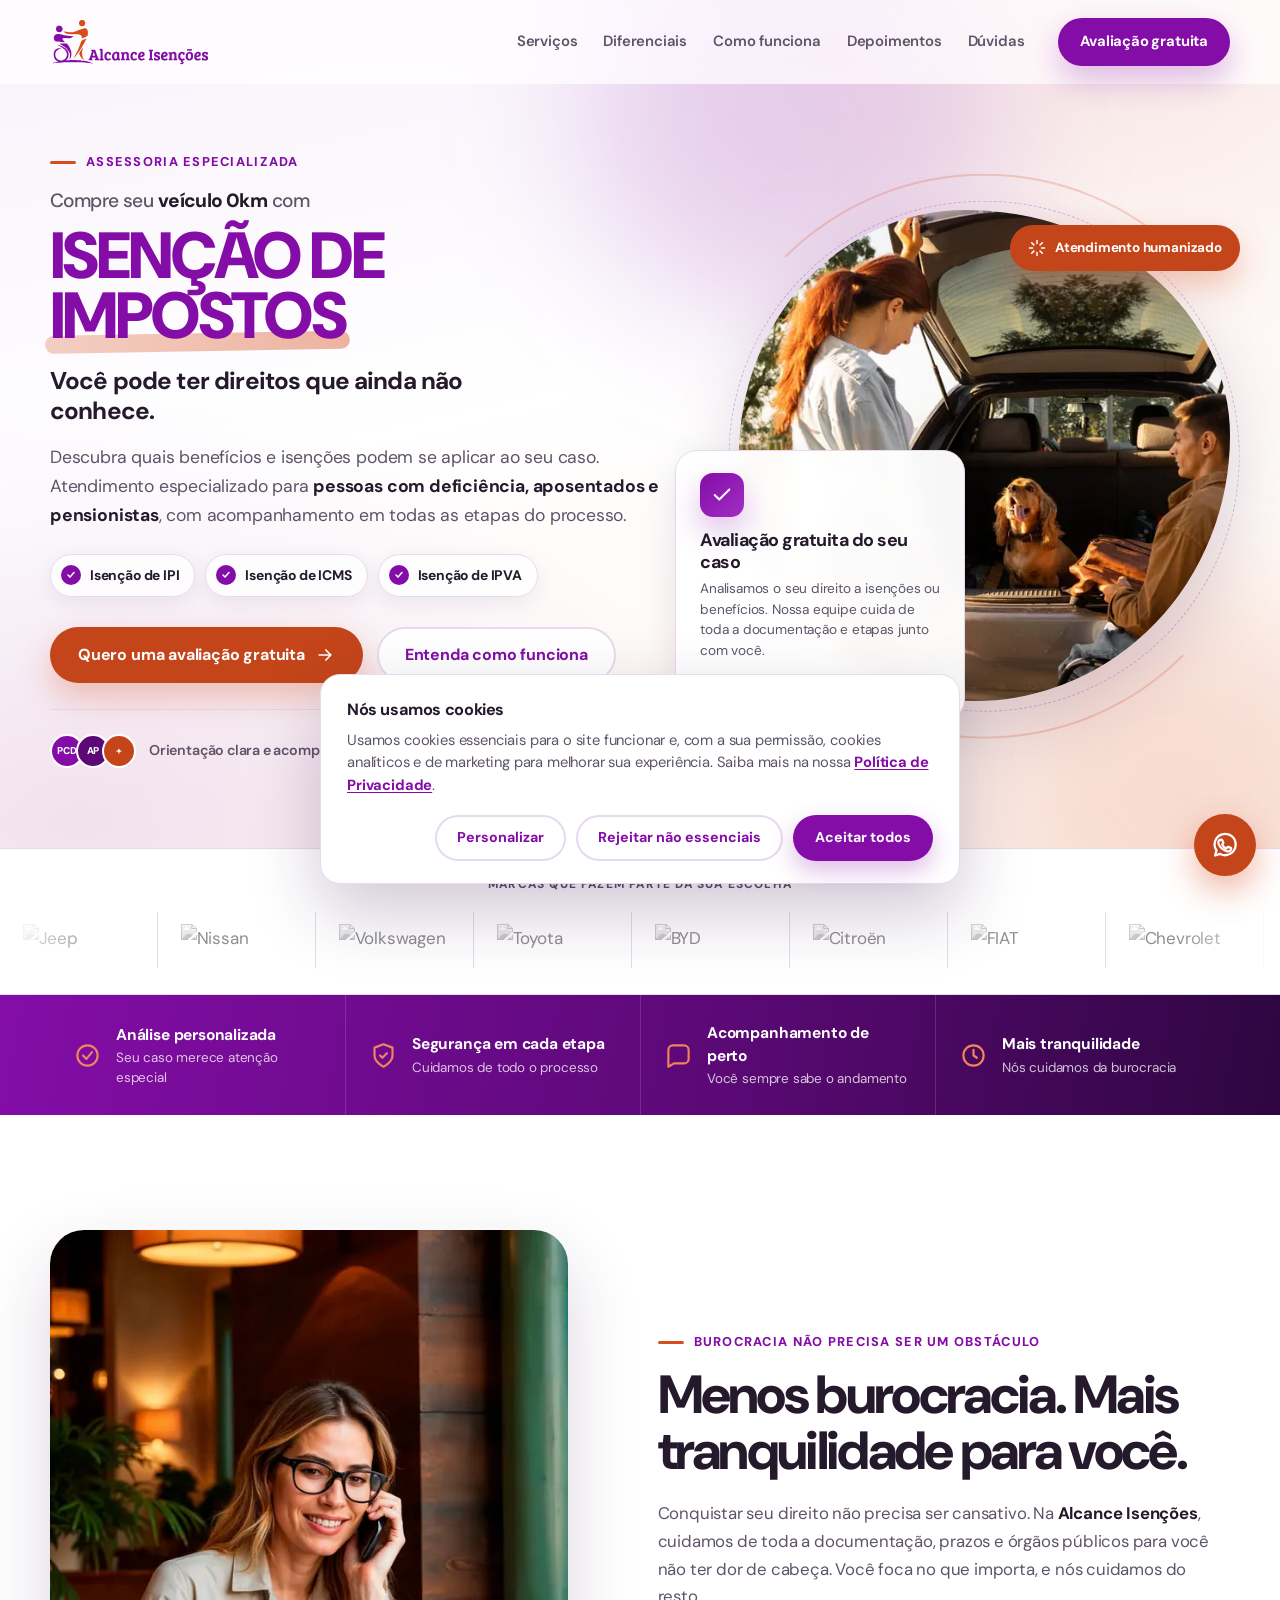
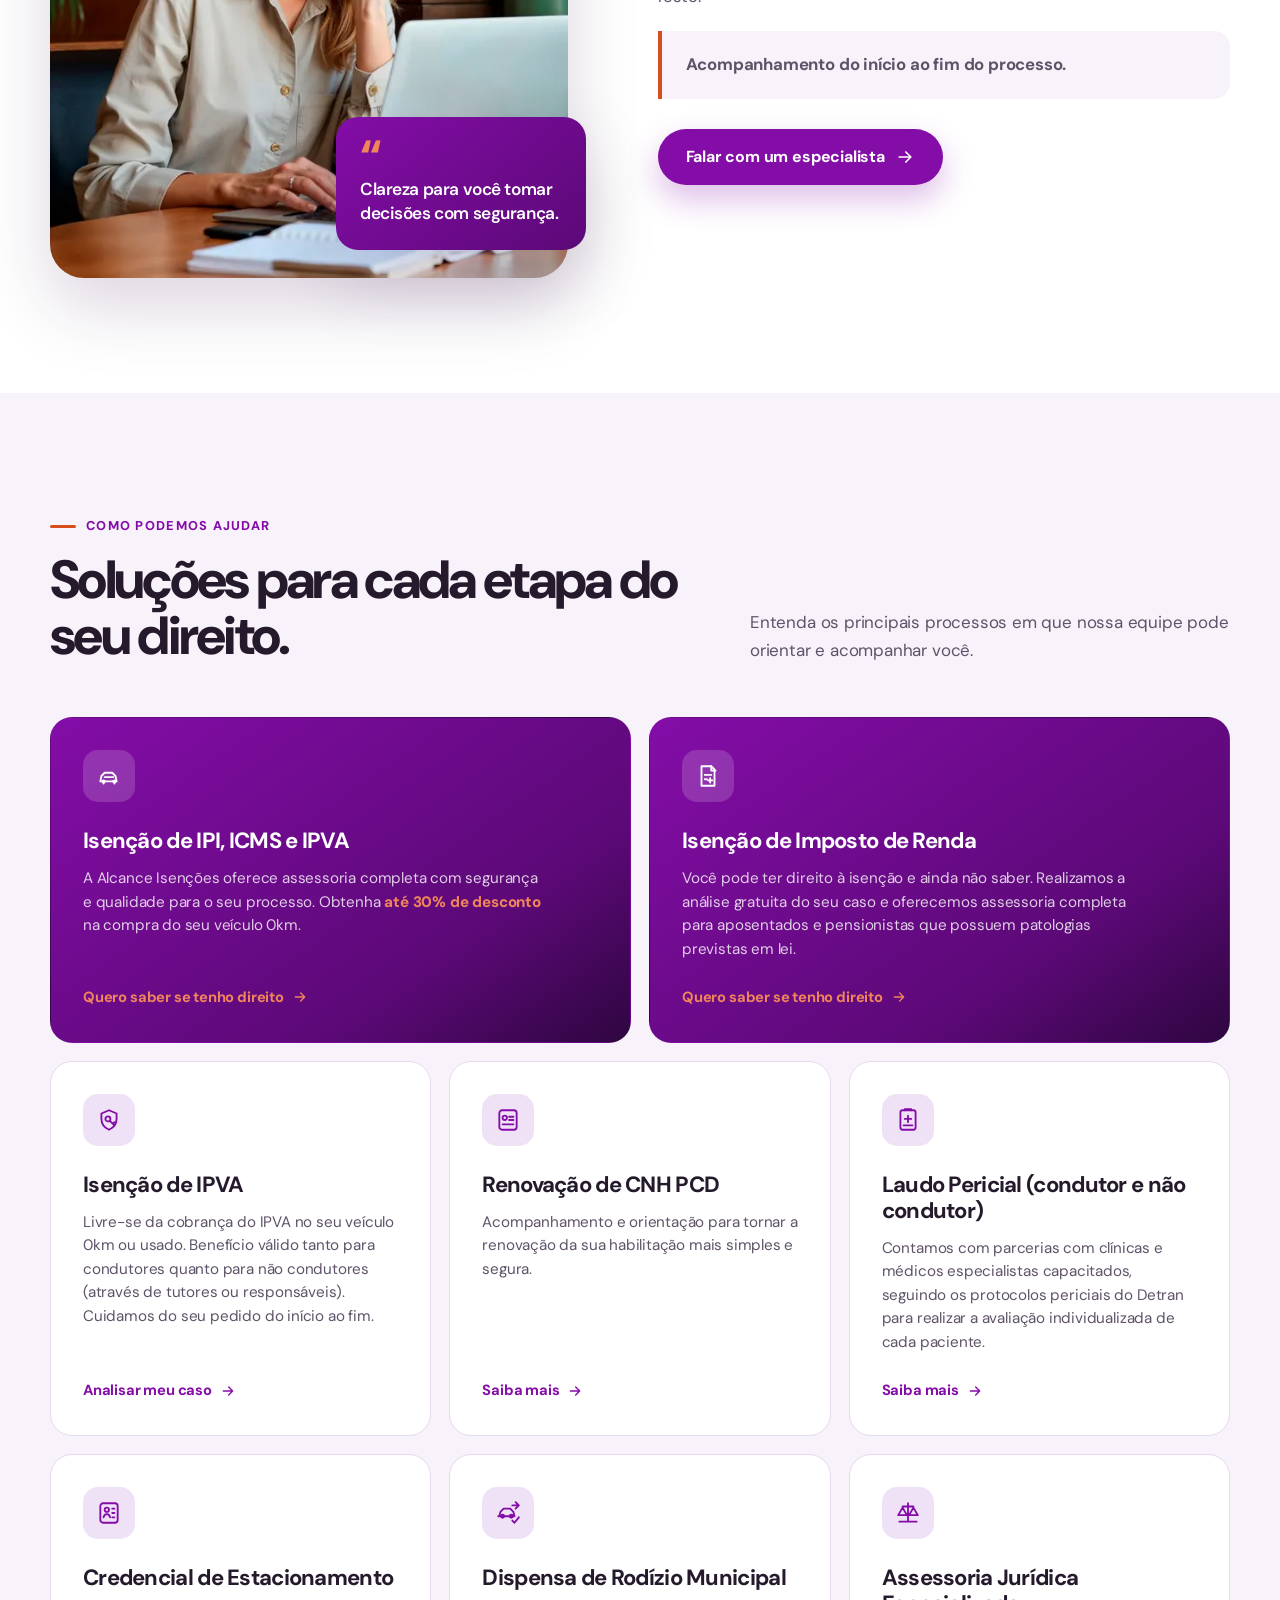
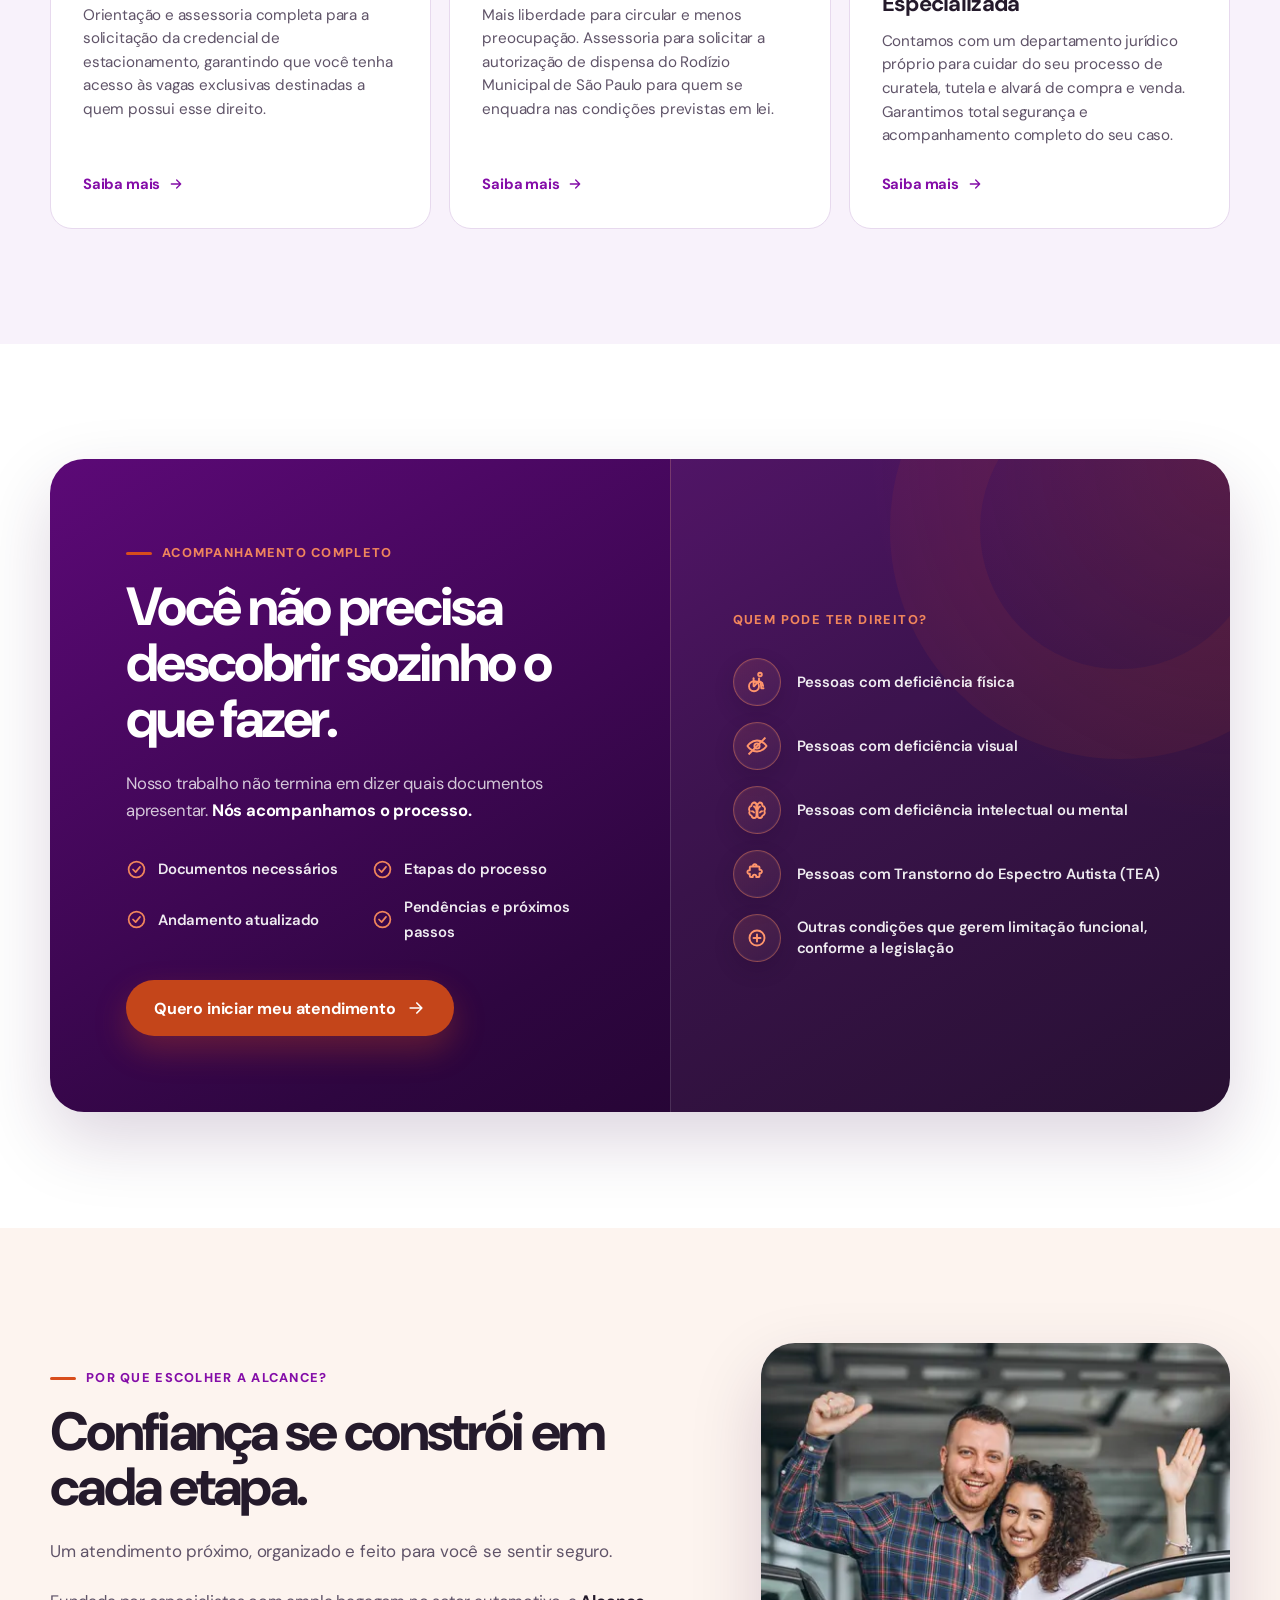
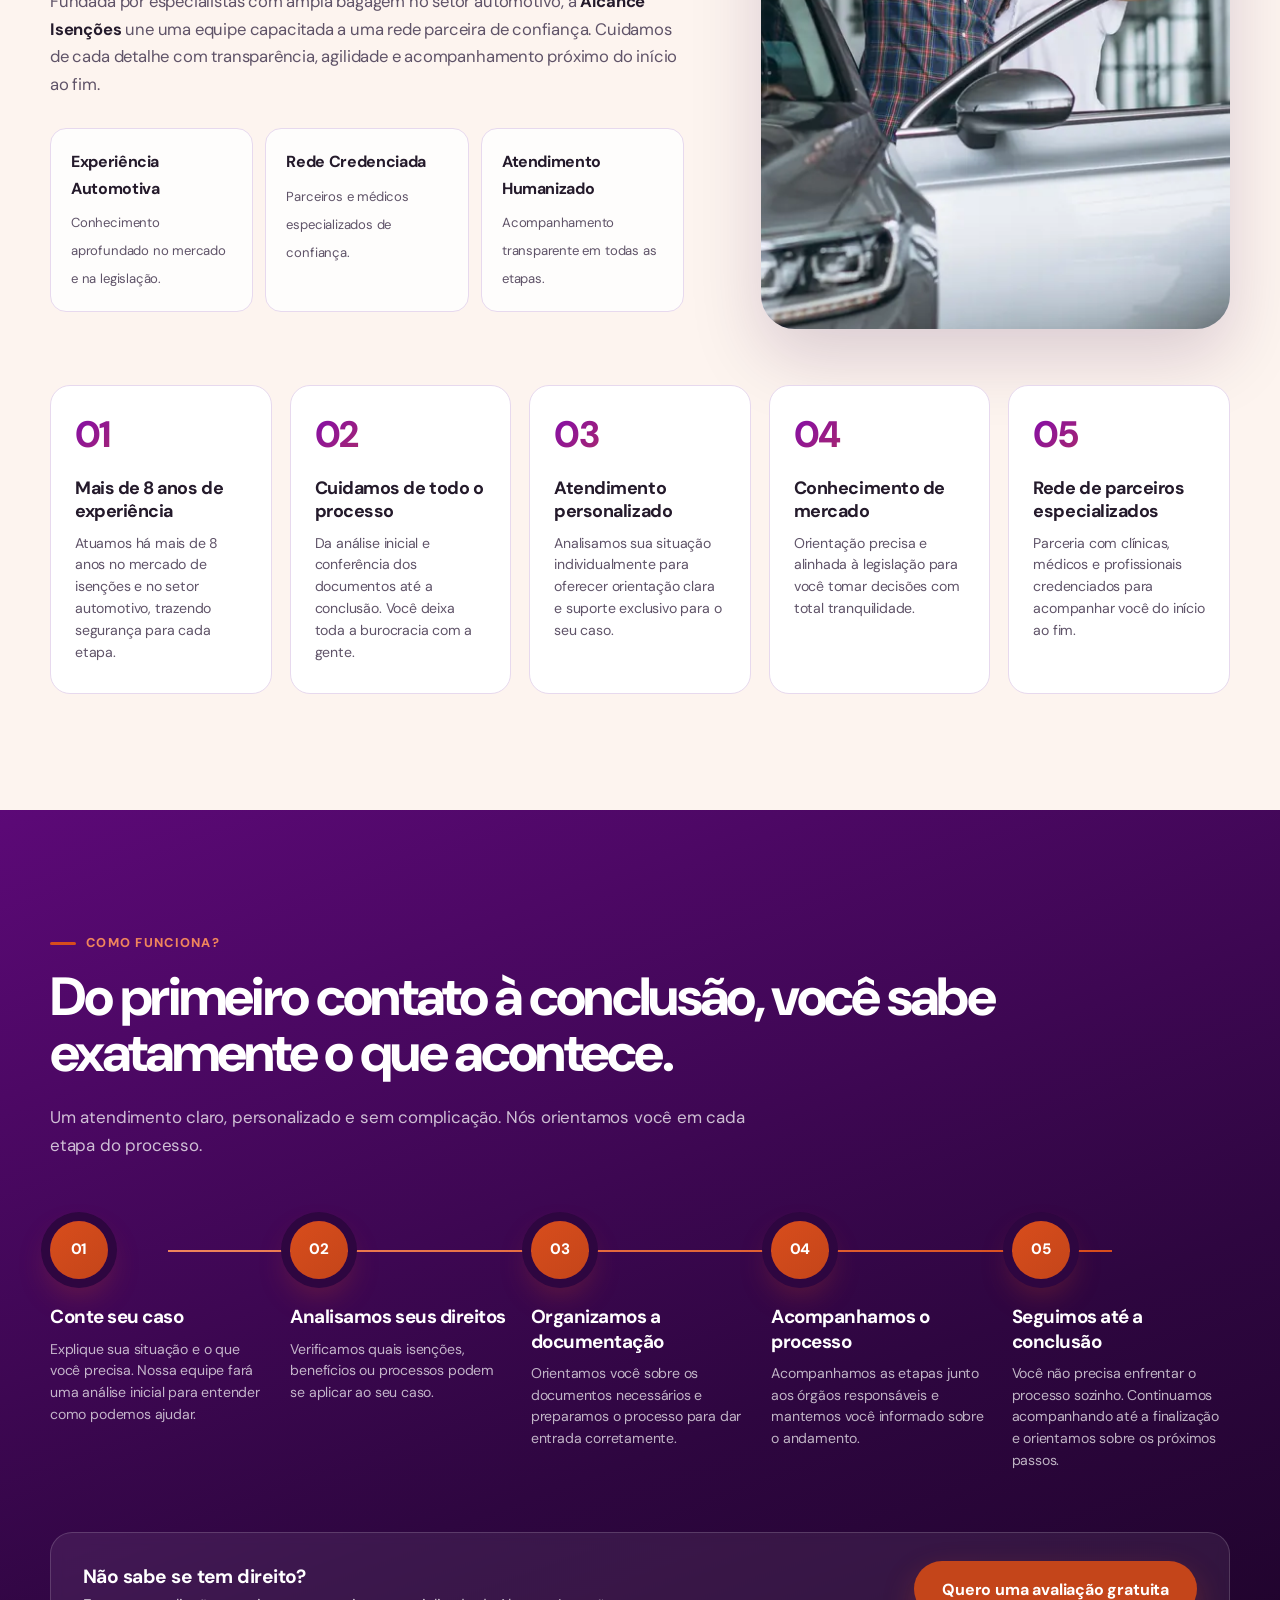
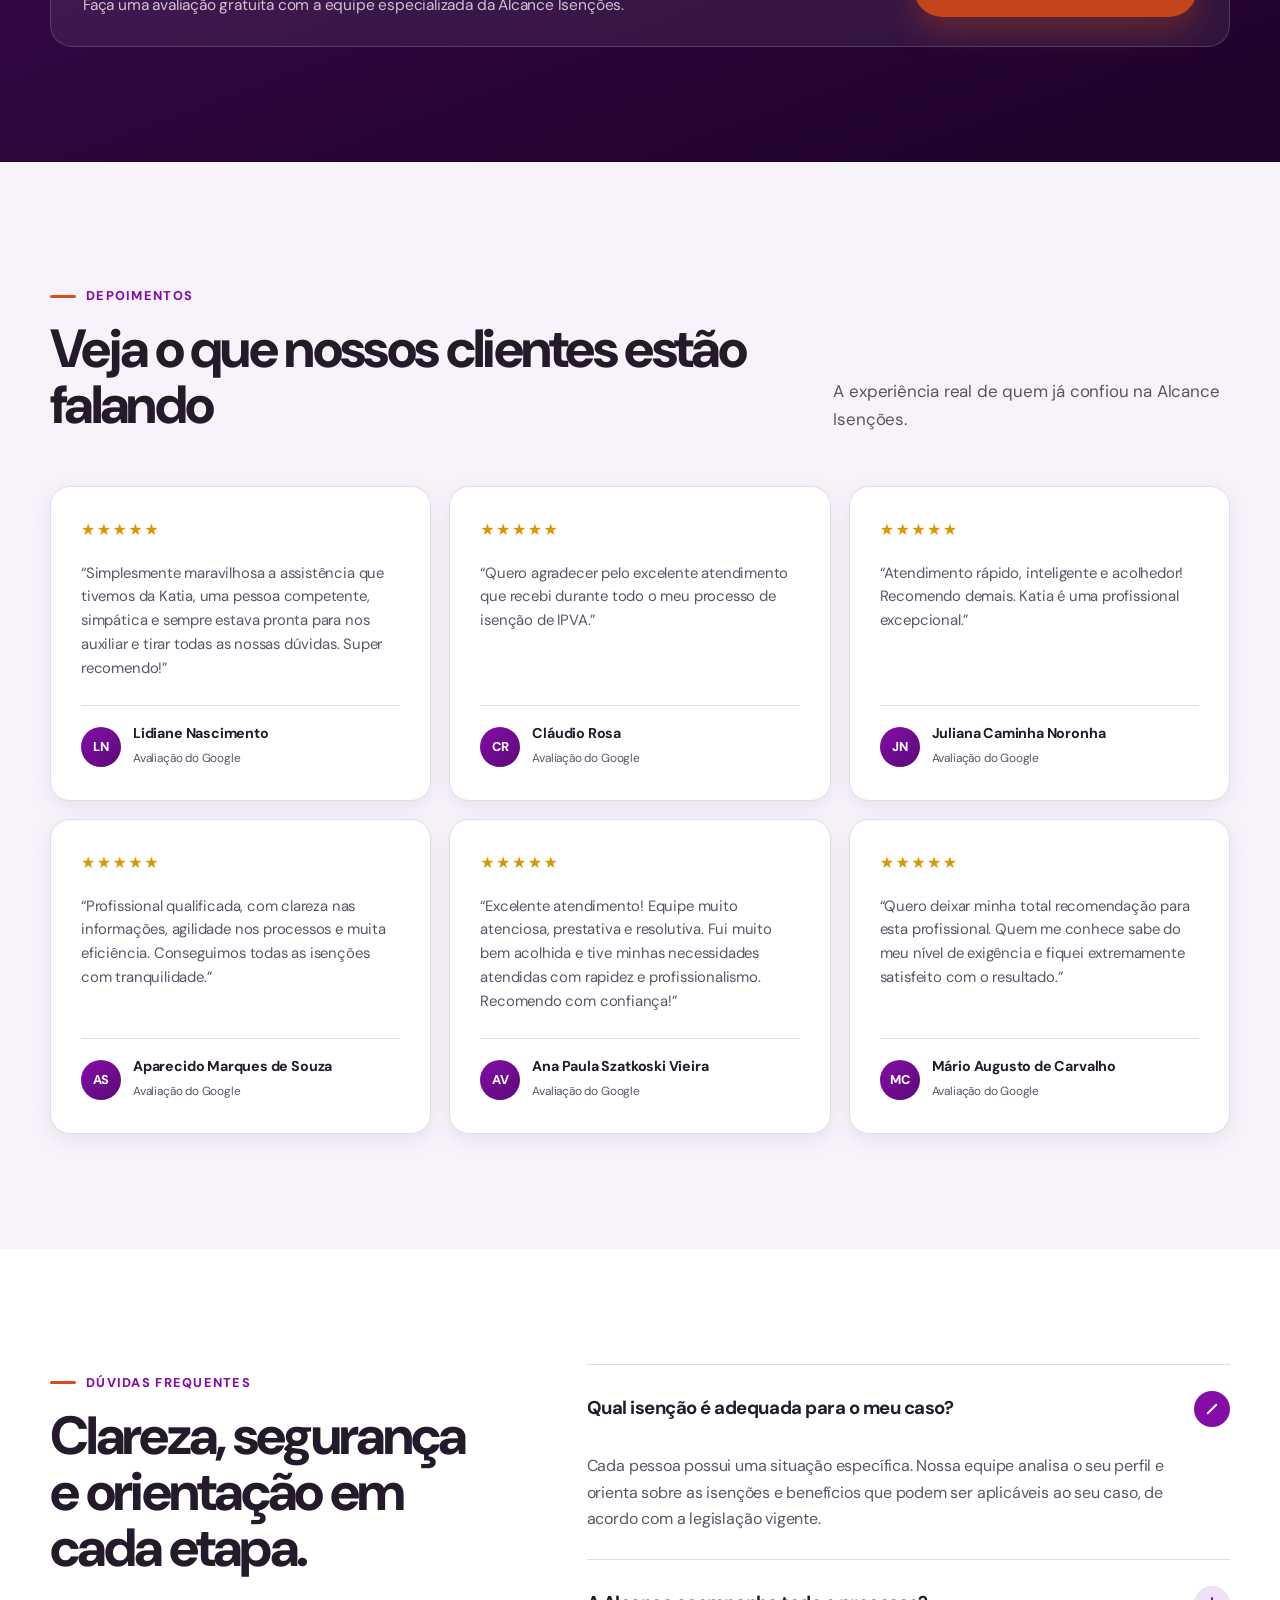
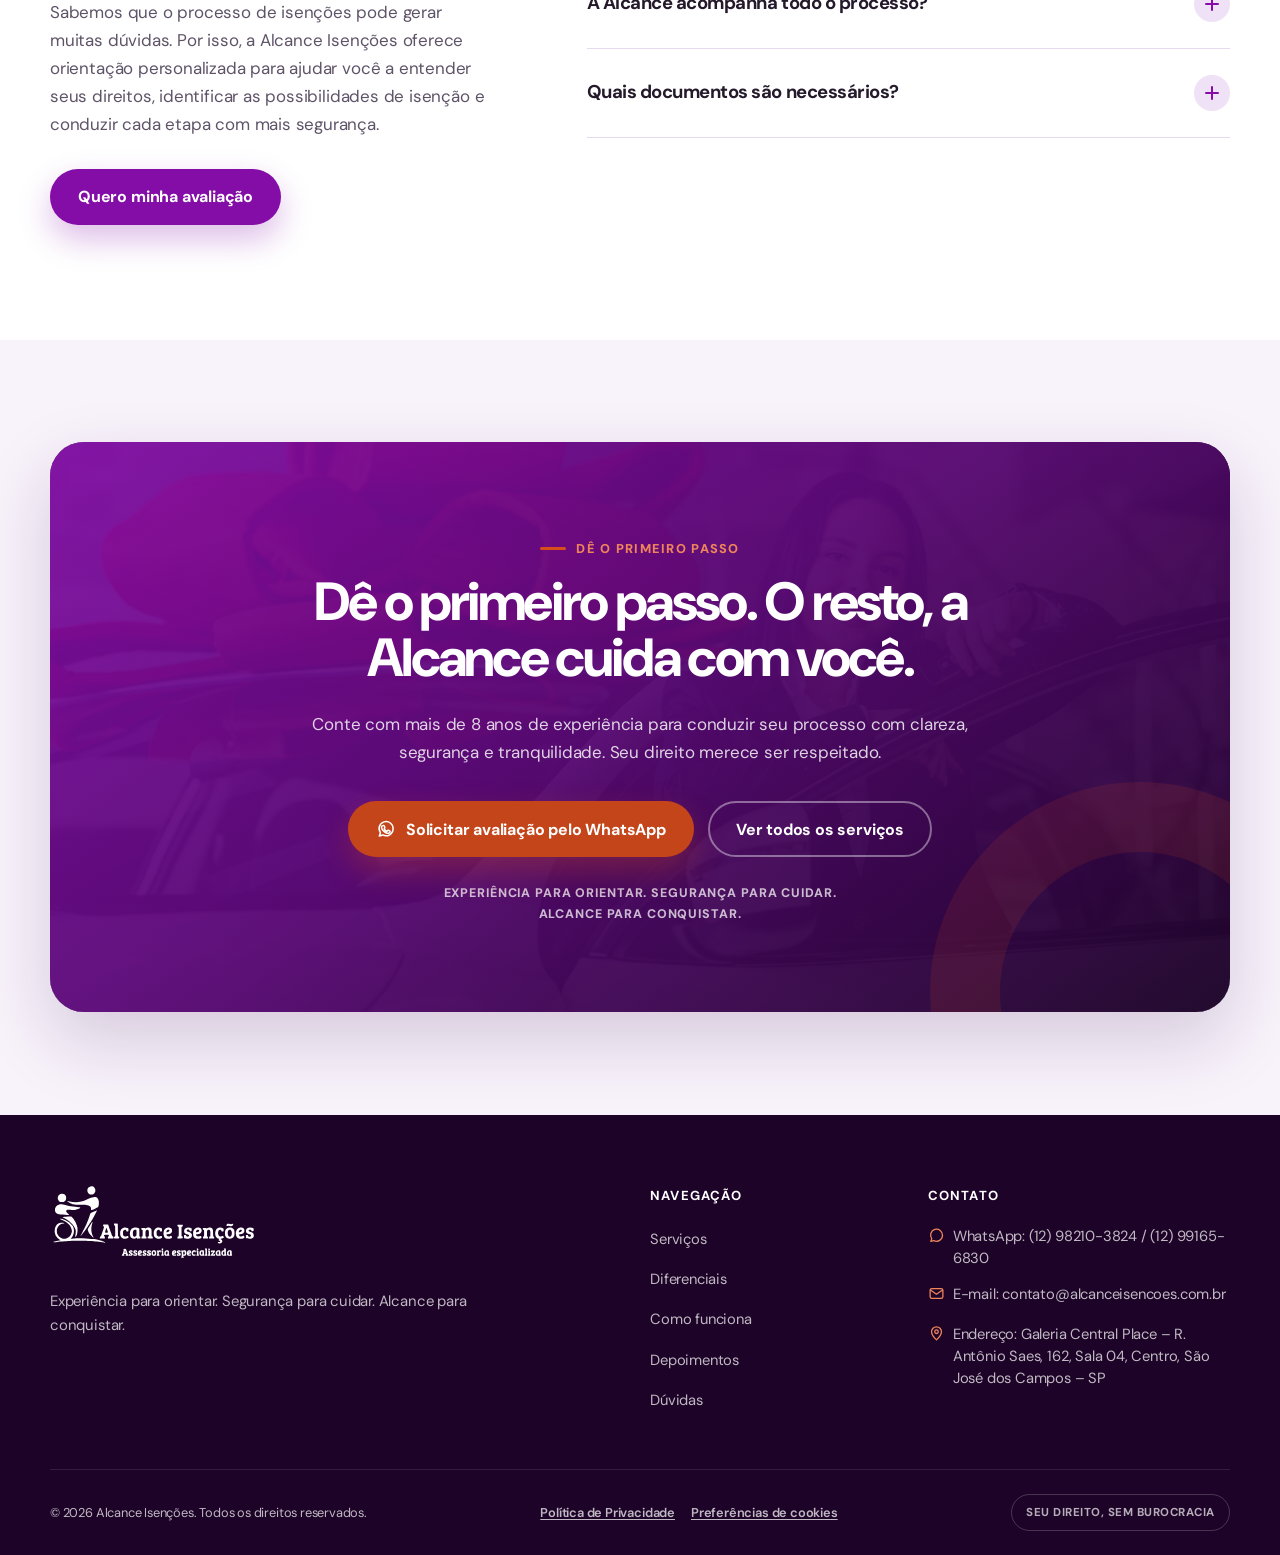
==== commit d9f7488d: "Ajuste de Icone" ====
--- a/index.html
+++ b/index.html
@@ -3,17 +3,30 @@
 <head>
   <meta charset="UTF-8">
   <meta name="viewport" content="width=device-width, initial-scale=1.0">
-  <title>Alcance Isenções | Isenção de impostos na compra do seu veículo 0km</title>
-  <meta name="description" content="Assessoria especializada em isenção de IPI, ICMS, IPVA e Imposto de Renda, CNH PCD, laudo pericial e benefícios para pessoas com deficiência, aposentados e pensionistas. Avaliação gratuita do seu caso.">
+  <title>Isenção de IPI, ICMS e IPVA para Veículo 0km | Alcance Isenções</title>
+  <meta name="description" content="Assessoria especializada em isenção de IPI, ICMS, IPVA e Imposto de Renda, CNH PCD e laudo pericial. Avaliação gratuita do seu caso, sem burocracia.">
+  <meta name="robots" content="index, follow, max-image-preview:large, max-snippet:-1, max-video-preview:-1">
   <meta name="theme-color" content="#840DA8">
   <link rel="canonical" href="https://alcanceisencoes.com.br/">
 
   <meta property="og:type" content="website">
   <meta property="og:locale" content="pt_BR">
+  <meta property="og:url" content="https://alcanceisencoes.com.br/">
   <meta property="og:site_name" content="Alcance Isenções">
   <meta property="og:title" content="Alcance Isenções | Seu direito, sem burocracia">
   <meta property="og:description" content="Compre seu veículo 0km com isenção de impostos. Cuidamos de toda a burocracia — da análise inicial à liberação final.">
-  <meta property="og:image" content="assets/logo-horizontal.png">
+  <meta property="og:image" content="https://alcanceisencoes.com.br/assets/og-image.jpg">
+  <meta property="og:image:secure_url" content="https://alcanceisencoes.com.br/assets/og-image.jpg">
+  <meta property="og:image:type" content="image/jpeg">
+  <meta property="og:image:width" content="1200">
+  <meta property="og:image:height" content="630">
+  <meta property="og:image:alt" content="Homem em cadeira de rodas ao lado do carro 0km, acompanhado de uma mulher e de seu cachorro">
+
+  <meta name="twitter:card" content="summary_large_image">
+  <meta name="twitter:title" content="Alcance Isenções | Seu direito, sem burocracia">
+  <meta name="twitter:description" content="Compre seu veículo 0km com isenção de impostos. Cuidamos de toda a burocracia — da análise inicial à liberação final.">
+  <meta name="twitter:image" content="https://alcanceisencoes.com.br/assets/og-image.jpg">
+  <meta name="twitter:image:alt" content="Homem em cadeira de rodas ao lado do carro 0km, acompanhado de uma mulher e de seu cachorro">
 
   <link rel="icon" href="assets/logo-simbolo.svg" type="image/svg+xml">
   <link rel="icon" href="assets/favicon-96.png" sizes="96x96" type="image/png">
@@ -29,6 +42,7 @@
   <link rel="preload" as="image" href="assets/foto-passeio-720.webp" imagesrcset="assets/foto-passeio-480.webp 480w, assets/foto-passeio-720.webp 720w, assets/foto-passeio-960.webp 960w" imagesizes="(min-width: 900px) 40vw, 92vw" fetchpriority="high">
 
   <link rel="stylesheet" href="https://fonts.googleapis.com/css2?family=DM+Sans:opsz,wght@9..40,400..900&display=swap">
+  <link rel="stylesheet" href="assets/cookie-consent.css">
 
   <style>
     /* ==========================================================================
@@ -1364,23 +1378,42 @@
 
     .footer-link {
       display: inline-flex;
-      align-items: center;
+      align-items: flex-start;
       gap: 8px;
       font-size: .92rem;
+      line-height: 1.5;
       transition: color .2s var(--easing);
     }
     .footer-link:hover { color: var(--laranja-claro); }
-    .footer-link svg { width: 17px; height: 17px; flex: 0 0 auto; color: var(--laranja-claro); }
+    .footer-link svg { width: 17px; height: 17px; margin-top: 2px; flex: 0 0 auto; color: var(--laranja-claro); }
 
     .footer-base {
       display: flex;
+      flex-wrap: wrap;
       align-items: center;
       justify-content: space-between;
-      gap: 20px;
+      gap: 14px 20px;
       padding: 24px 0;
       border-top: 1px solid rgba(255, 255, 255, .1);
       font-size: .8rem;
     }
+
+    .footer-base-links { display: flex; flex-wrap: wrap; align-items: center; gap: 6px 16px; }
+    .footer-base a { color: rgba(255, 255, 255, .72); font-weight: 600; text-decoration: underline; text-underline-offset: 2px; transition: color .2s var(--easing); }
+    .footer-base a:hover { color: #fff; }
+    .footer-base button.link-cookies {
+      color: rgba(255, 255, 255, .72);
+      font: inherit;
+      font-weight: 600;
+      letter-spacing: inherit;
+      text-decoration: underline;
+      text-underline-offset: 2px;
+      background: none;
+      border: 0;
+      cursor: pointer;
+      transition: color .2s var(--easing);
+    }
+    .footer-base button.link-cookies:hover { color: #fff; }
 
     .assinatura {
       display: inline-flex;
@@ -2052,10 +2085,10 @@
             <div class="cartao-elegibilidade">
               <h3>Quem pode ter direito?</h3>
               <ul class="lista-elegibilidade">
-                <li><svg viewBox="0 0 24 24" fill="none" stroke="currentColor" stroke-width="1.9" stroke-linecap="round" stroke-linejoin="round" aria-hidden="true"><circle cx="13.5" cy="4.5" r="1.8"/><path d="M11.5 8.5h3.2l1.2 5.5h3.6M12.3 8.5l-1 5.5M9.5 11.5a5 5 0 1 0 5.4 6.5M15.9 14l2.4 6h2.2"/></svg>Pessoas com deficiência física</li>
-                <li><svg viewBox="0 0 24 24" fill="none" stroke="currentColor" stroke-width="1.9" stroke-linecap="round" stroke-linejoin="round" aria-hidden="true"><path d="M2.5 12s3.4-5.5 9.5-5.5 9.5 5.5 9.5 5.5-3.4 5.5-9.5 5.5S2.5 12 2.5 12Z"/><circle cx="12" cy="12" r="2.6"/></svg>Pessoas com deficiência visual</li>
-                <li><svg viewBox="0 0 24 24" fill="none" stroke="currentColor" stroke-width="1.9" stroke-linecap="round" stroke-linejoin="round" aria-hidden="true"><path d="M9.5 4A2.5 2.5 0 0 0 7 6.5v.6a3.3 3.3 0 0 0-1.4 5.8A3 3 0 0 0 8 17.8V18a2 2 0 0 0 4 0V6.5A2.5 2.5 0 0 0 9.5 4ZM14.5 4A2.5 2.5 0 0 1 17 6.5v.6a3.3 3.3 0 0 1 1.4 5.8 3 3 0 0 1-2.4 4.9V18a2 2 0 0 1-4 0"/><path d="M8 9.5h1.5A2.5 2.5 0 0 1 12 12M16 9.5h-1.5A2.5 2.5 0 0 0 12 12M8.5 15H10M15.5 15H14"/></svg>Pessoas com deficiência intelectual ou mental</li>
-                <li><svg viewBox="0 0 24 24" fill="none" stroke="currentColor" stroke-width="1.9" stroke-linecap="round" stroke-linejoin="round" aria-hidden="true"><path d="M18 8c-2.5 0-4.1 2-6 4s-3.5 4-6 4a4 4 0 0 1 0-8c2.5 0 4.1 2 6 4s3.5 4 6 4a4 4 0 0 0 0-8Z"/></svg>Pessoas com Transtorno do Espectro Autista (TEA)</li>
+                <li><svg viewBox="0 0 24 24" fill="none" stroke="currentColor" stroke-width="1.9" stroke-linecap="round" stroke-linejoin="round" aria-hidden="true"><circle cx="15" cy="4.5" r="1.8"/><path d="M14 8.5v3.3l3.2 1.1.9 3.1"/><path d="M14.2 11.8H8.6"/><path d="M8.6 8.3v7.8"/><circle cx="9" cy="16.3" r="5"/><path d="M9 16.3 13 11.8"/><path d="M13.4 11.8h2.3l.6 6.4h2.2"/></svg>Pessoas com deficiência física</li>
+                <li><svg viewBox="0 0 24 24" fill="none" stroke="currentColor" stroke-width="1.9" stroke-linecap="round" stroke-linejoin="round" aria-hidden="true"><path d="M2.5 12s3.4-5.5 9.5-5.5 9.5 5.5 9.5 5.5-3.4 5.5-9.5 5.5S2.5 12 2.5 12Z"/><circle cx="12" cy="12" r="2.6"/><path d="M4 20 20 4"/></svg>Pessoas com deficiência visual</li>
+                <li><svg viewBox="0 0 24 24" fill="none" stroke="currentColor" stroke-width="1.9" stroke-linecap="round" stroke-linejoin="round" aria-hidden="true"><path d="M9.5 4.5a3 3 0 0 0-3 3v.3A3.2 3.2 0 0 0 4.8 13a3 3 0 0 0 1.7 4.6A2.8 2.8 0 0 0 9 20a2.5 2.5 0 0 0 2.5-2.5v-10A3 3 0 0 0 9.5 4.5Z"/><path d="M14.5 4.5a3 3 0 0 1 3 3v.3a3.2 3.2 0 0 1 1.7 5.2 3 3 0 0 1-1.7 4.6A2.8 2.8 0 0 1 15 20a2.5 2.5 0 0 1-2.5-2.5v-10a3 3 0 0 1 2-2.8Z"/><path d="M9 8.5c1 .3 1.7 1.2 1.7 2.3M15 8.5c-1 .3-1.7 1.2-1.7 2.3M7 13.2c.9 0 1.6.5 2 1.2M17 13.2c-.9 0-1.6.5-2 1.2"/></svg>Pessoas com deficiência intelectual ou mental</li>
+                <li><svg viewBox="0 0 24 24" fill="none" stroke="currentColor" stroke-width="1.9" stroke-linecap="round" stroke-linejoin="round" aria-hidden="true"><path d="M9.5 4.5h4a1 1 0 0 1 1 1v2.3a1.8 1.8 0 1 1 0 3.4V14a1 1 0 0 1-1 1h-2.3a1.8 1.8 0 1 0-3.4 0H5.8a1 1 0 0 1-1-1v-2.3a1.8 1.8 0 1 1 0-3.4V5.5a1 1 0 0 1 1-1h2.3a1.8 1.8 0 1 1 3.4 0Z"/></svg>Pessoas com Transtorno do Espectro Autista (TEA)</li>
                 <li><svg viewBox="0 0 24 24" fill="none" stroke="currentColor" stroke-width="1.9" stroke-linecap="round" stroke-linejoin="round" aria-hidden="true"><circle cx="12" cy="12" r="7.5"/><path d="M12 8.5v7M8.5 12h7"/></svg>Outras condições que gerem limitação funcional, conforme a legislação</li>
               </ul>
             </div>
@@ -2305,19 +2338,23 @@
         <ul>
           <li><a class="footer-link js-whatsapp" href="#">
             <svg viewBox="0 0 24 24" fill="none" stroke="currentColor" stroke-width="1.8" stroke-linecap="round" stroke-linejoin="round" aria-hidden="true"><path d="M20.5 11.7a8.4 8.4 0 0 1-12.4 7.4L4 20.4l1.3-4a8.4 8.4 0 1 1 15.2-4.7Z"/></svg>
-            WhatsApp: inserir número</a></li>
+            WhatsApp: (12) 98210-3824 / (12) 99165-6830</a></li>
+          <li><a class="footer-link" href="mailto:contato@alcanceisencoes.com.br">
+            <svg viewBox="0 0 24 24" fill="none" stroke="currentColor" stroke-width="1.8" stroke-linecap="round" stroke-linejoin="round" aria-hidden="true"><rect x="3" y="5" width="18" height="14" rx="2.5"/><path d="m3.5 7 8.5 6 8.5-6"/></svg>
+            E-mail: contato@alcanceisencoes.com.br</a></li>
           <li><span class="footer-link">
-            <svg viewBox="0 0 24 24" fill="none" stroke="currentColor" stroke-width="1.8" stroke-linecap="round" stroke-linejoin="round" aria-hidden="true"><rect x="3" y="5" width="18" height="14" rx="2.5"/><path d="m3.5 7 8.5 6 8.5-6"/></svg>
-            E-mail: inserir endereço</span></li>
-          <li><span class="footer-link">
-            <svg viewBox="0 0 24 24" fill="none" stroke="currentColor" stroke-width="1.8" stroke-linecap="round" stroke-linejoin="round" aria-hidden="true"><circle cx="12" cy="12" r="9"/><path d="M12 7v5l3 2"/></svg>
-            Atendimento: inserir horário</span></li>
+            <svg viewBox="0 0 24 24" fill="none" stroke="currentColor" stroke-width="1.8" stroke-linecap="round" stroke-linejoin="round" aria-hidden="true"><path d="M12 21s7-6.5 7-11.5a7 7 0 1 0-14 0C5 14.5 12 21 12 21Z"/><circle cx="12" cy="9.5" r="2.5"/></svg>
+            Endereço: Galeria Central Place – R. Antônio Saes, 162, Sala 04, Centro, São José dos Campos – SP</span></li>
         </ul>
       </div>
     </div>
 
     <div class="container footer-base">
       <span>© <span id="ano-atual">2026</span> Alcance Isenções. Todos os direitos reservados.</span>
+      <div class="footer-base-links">
+        <a href="privacidade.html">Política de Privacidade</a>
+        <button type="button" class="link-cookies" id="link-preferencias-rodape">Preferências de cookies</button>
+      </div>
       <span class="assinatura">Seu direito, sem burocracia</span>
     </div>
   </footer>
@@ -2329,25 +2366,72 @@
   <script type="application/ld+json">
   {
     "@context": "https://schema.org",
-    "@type": "ProfessionalService",
-    "name": "Alcance Isenções",
-    "description": "Assessoria especializada em isenções, benefícios e processos para pessoas com deficiência, aposentados e pensionistas.",
-    "slogan": "Experiência para orientar. Segurança para cuidar. Alcance para conquistar.",
-    "areaServed": "BR",
-    "logo": "assets/logo-horizontal.png",
-    "knowsAbout": ["Isenção de IPI", "Isenção de ICMS", "Isenção de IPVA", "Isenção de Imposto de Renda", "CNH PCD", "Laudo pericial do Detran", "Credencial de estacionamento", "Dispensa de rodízio municipal", "Curatela e tutela", "Alvará judicial"]
+    "@graph": [
+      {
+        "@type": "ProfessionalService",
+        "@id": "https://alcanceisencoes.com.br/#organizacao",
+        "name": "Alcance Isenções",
+        "url": "https://alcanceisencoes.com.br/",
+        "description": "Assessoria especializada em isenções, benefícios e processos para pessoas com deficiência, aposentados e pensionistas.",
+        "slogan": "Experiência para orientar. Segurança para cuidar. Alcance para conquistar.",
+        "areaServed": "BR",
+        "logo": "https://alcanceisencoes.com.br/assets/logo-horizontal.png",
+        "image": "https://alcanceisencoes.com.br/assets/og-image.jpg",
+        "telephone": "+55 12 98210-3824",
+        "email": "contato@alcanceisencoes.com.br",
+        "address": {
+          "@type": "PostalAddress",
+          "streetAddress": "R. Antônio Saes, 162, Sala 04 - Galeria Central Place",
+          "addressLocality": "São José dos Campos",
+          "addressRegion": "SP",
+          "addressCountry": "BR"
+        },
+        "knowsAbout": ["Isenção de IPI", "Isenção de ICMS", "Isenção de IPVA", "Isenção de Imposto de Renda", "CNH PCD", "Laudo pericial do Detran", "Credencial de estacionamento", "Dispensa de rodízio municipal", "Curatela e tutela", "Alvará judicial"]
+      },
+      {
+        "@type": "FAQPage",
+        "@id": "https://alcanceisencoes.com.br/#duvidas",
+        "mainEntity": [
+          {
+            "@type": "Question",
+            "name": "Qual isenção é adequada para o meu caso?",
+            "acceptedAnswer": {
+              "@type": "Answer",
+              "text": "Cada pessoa possui uma situação específica. Nossa equipe analisa o seu perfil e orienta sobre as isenções e benefícios que podem ser aplicáveis ao seu caso, de acordo com a legislação vigente."
+            }
+          },
+          {
+            "@type": "Question",
+            "name": "A Alcance acompanha todo o processo?",
+            "acceptedAnswer": {
+              "@type": "Answer",
+              "text": "Sim. Nossa assessoria acompanha as etapas contratadas, desde a organização da documentação até os procedimentos necessários junto aos órgãos responsáveis, mantendo você informado durante o processo."
+            }
+          },
+          {
+            "@type": "Question",
+            "name": "Quais documentos são necessários?",
+            "acceptedAnswer": {
+              "@type": "Answer",
+              "text": "A documentação pode variar de acordo com o tipo de isenção solicitada. Após a avaliação inicial, orientamos você sobre quais documentos serão necessários para o seu processo."
+            }
+          }
+        ]
+      }
+    ]
   }
   </script>
 
   <script src="https://cdn.jsdelivr.net/npm/gsap@3.12.5/dist/gsap.min.js" defer></script>
   <script src="https://cdn.jsdelivr.net/npm/gsap@3.12.5/dist/ScrollTrigger.min.js" defer></script>
+  <script src="assets/cookie-consent.js" defer></script>
 
   <script>
     /* =========================================================================
        CONFIGURAÇÃO
        Informe o número com DDI + DDD, somente dígitos. Ex.: "5511999999999"
        ========================================================================= */
-    var WHATSAPP_NUMERO = "";
+    var WHATSAPP_NUMERO = "5512982103824";
     var WHATSAPP_MENSAGEM = "Olá! Vim pelo site da Alcance Isenções e gostaria de uma avaliação gratuita do meu caso.";
 
     /* "defer" não tem efeito em script inline: este bloco roda no momento em que
@@ -2391,6 +2475,18 @@
           toggle.focus();
         }
       });
+
+      /* ---------------------------------------------------------------------
+         Preferências de cookies (rodapé)
+         --------------------------------------------------------------------- */
+      var linkPreferenciasCookies = document.getElementById("link-preferencias-rodape");
+      if (linkPreferenciasCookies) {
+        linkPreferenciasCookies.addEventListener("click", function () {
+          if (typeof window.AlcancePreferenciasCookies === "function") {
+            window.AlcancePreferenciasCookies();
+          }
+        });
+      }
 
       /* ---------------------------------------------------------------------
          FAQ (accordion acessível)
--- a/assets/cookie-consent.css
+++ b/assets/cookie-consent.css
@@ -0,0 +1,276 @@
+/* ==========================================================================
+   BANNER DE COOKIES + PAINEL DE PREFERÊNCIAS
+   Compartilhado entre todas as páginas do site. Usa os tokens de cor já
+   definidos no :root de cada página (roxo/laranja da marca), com fallback
+   para o caso de ser carregado numa página que ainda não os declarou.
+   ========================================================================== */
+
+.cookie-banner {
+  position: fixed;
+  z-index: 300;
+  right: 16px;
+  bottom: 16px;
+  left: 16px;
+  display: flex;
+  flex-direction: column;
+  gap: 18px;
+  max-width: 640px;
+  margin-inline: auto;
+  padding: 22px 26px;
+  border: 1px solid var(--linha, #e7d9ee);
+  border-radius: 20px;
+  background: #fff;
+  box-shadow: 0 28px 70px rgba(46, 6, 64, .22);
+  font: 400 15px/1.55 "DM Sans", ui-sans-serif, system-ui, -apple-system, "Segoe UI", sans-serif;
+  letter-spacing: -.011em;
+  color: var(--tinta, #241a2b);
+  opacity: 0;
+  transform: translateY(24px);
+  transition: opacity .3s cubic-bezier(.22, .61, .36, 1), transform .3s cubic-bezier(.22, .61, .36, 1), visibility 0s linear .3s;
+  visibility: hidden;
+}
+
+.cookie-banner.is-visible {
+  opacity: 1;
+  transform: translateY(0);
+  visibility: visible;
+  transition: opacity .3s cubic-bezier(.22, .61, .36, 1), transform .3s cubic-bezier(.22, .61, .36, 1);
+}
+
+.cookie-banner-texto { min-width: 0; }
+
+.cookie-banner-texto strong {
+  display: block;
+  margin-bottom: 6px;
+  font-size: 1.02rem;
+  font-weight: 700;
+  letter-spacing: -.024em;
+}
+
+.cookie-banner-texto p { color: var(--tinta-suave, #5f5368); font-size: .92rem; }
+
+.cookie-banner-texto a {
+  color: var(--roxo, #840da8);
+  font-weight: 700;
+  text-decoration: underline;
+  text-underline-offset: 2px;
+}
+
+.cookie-banner-acoes {
+  display: flex;
+  flex-wrap: wrap;
+  align-items: center;
+  justify-content: flex-end;
+  gap: 10px;
+}
+
+.cookie-btn {
+  display: inline-flex;
+  min-height: 46px;
+  align-items: center;
+  justify-content: center;
+  padding: 12px 20px;
+  border: 2px solid transparent;
+  border-radius: 999px;
+  cursor: pointer;
+  font-size: .89rem;
+  font-weight: 700;
+  line-height: 1.2;
+  white-space: nowrap;
+  transition: transform .2s cubic-bezier(.22, .61, .36, 1), box-shadow .2s cubic-bezier(.22, .61, .36, 1),
+              background-color .2s cubic-bezier(.22, .61, .36, 1), border-color .2s cubic-bezier(.22, .61, .36, 1);
+}
+.cookie-btn:hover { transform: translateY(-2px); }
+
+.cookie-btn--contorno { color: var(--roxo, #840da8); border-color: var(--linha, #e7d9ee); background: #fff; }
+.cookie-btn--contorno:hover { border-color: var(--roxo, #840da8); background: var(--lavanda, #f8f2fb); }
+
+.cookie-btn--roxo { color: #fff; background: var(--roxo, #840da8); box-shadow: 0 10px 24px rgba(132, 13, 168, .28); }
+.cookie-btn--roxo:hover { background: var(--roxo-vivo, #a12ec4); }
+
+.cookie-btn--laranja { color: #fff; background: var(--laranja-acao, #c4451a); box-shadow: 0 10px 24px rgba(216, 77, 28, .3); }
+.cookie-btn--laranja:hover { background: var(--laranja, #d84d1c); }
+
+/* ---------- painel de preferências ---------- */
+.cookie-overlay {
+  position: fixed;
+  z-index: 310;
+  inset: 0;
+  display: flex;
+  align-items: center;
+  justify-content: center;
+  padding: 20px;
+  background: rgba(28, 3, 39, .5);
+  backdrop-filter: blur(3px);
+  opacity: 0;
+  pointer-events: none;
+  transition: opacity .25s cubic-bezier(.22, .61, .36, 1);
+}
+
+.cookie-overlay.is-visible { opacity: 1; pointer-events: auto; }
+
+.cookie-painel {
+  display: flex;
+  overflow: hidden;
+  width: min(100%, 540px);
+  max-height: min(88vh, 720px);
+  flex-direction: column;
+  border-radius: 24px;
+  background: #fff;
+  box-shadow: 0 28px 70px rgba(46, 6, 64, .28);
+  font: 400 15px/1.55 "DM Sans", ui-sans-serif, system-ui, -apple-system, "Segoe UI", sans-serif;
+  letter-spacing: -.011em;
+  color: var(--tinta, #241a2b);
+  transform: scale(.96);
+  transition: transform .25s cubic-bezier(.22, .61, .36, 1);
+}
+
+/* cabeçalho e ações ficam sempre visíveis; só a lista de categorias rola —
+   importante para o público idoso/PCD do site não perder o botão de salvar */
+.cookie-painel-topo {
+  flex: 0 0 auto;
+  padding: clamp(24px, 5vw, 34px) clamp(24px, 5vw, 34px) 0;
+}
+
+.cookie-painel-scroll {
+  overflow-y: auto;
+  flex: 1 1 auto;
+  padding: 0 clamp(24px, 5vw, 34px) 6px;
+}
+
+.cookie-painel-acoes {
+  flex: 0 0 auto;
+  padding: 18px clamp(24px, 5vw, 34px) clamp(24px, 5vw, 34px);
+  border-top: 1px solid var(--linha, #e7d9ee);
+}
+
+.cookie-overlay.is-visible .cookie-painel { transform: scale(1); }
+
+.cookie-painel-topo {
+  display: flex;
+  align-items: flex-start;
+  justify-content: space-between;
+  gap: 16px;
+  margin-bottom: 8px;
+}
+
+.cookie-painel h2 {
+  font-size: 1.28rem;
+  font-weight: 800;
+  letter-spacing: -.03em;
+  line-height: 1.2;
+}
+
+.cookie-painel-fechar {
+  display: grid;
+  flex: 0 0 auto;
+  width: 38px;
+  height: 38px;
+  place-items: center;
+  border: 1px solid var(--linha, #e7d9ee);
+  border-radius: 50%;
+  color: var(--tinta-suave, #5f5368);
+  background: #fff;
+  cursor: pointer;
+  transition: color .2s, border-color .2s, background-color .2s;
+}
+.cookie-painel-fechar:hover { color: var(--roxo, #840da8); border-color: var(--roxo, #840da8); background: var(--lavanda, #f8f2fb); }
+.cookie-painel-fechar svg { width: 18px; height: 18px; }
+
+.cookie-painel-scroll > p {
+  margin: 16px 0;
+  color: var(--tinta-suave, #5f5368);
+  font-size: .93rem;
+}
+.cookie-painel-scroll > p a { color: var(--roxo, #840da8); font-weight: 700; text-decoration: underline; text-underline-offset: 2px; }
+
+.cookie-categoria {
+  display: flex;
+  align-items: flex-start;
+  justify-content: space-between;
+  gap: 18px;
+  padding: 18px 0;
+  border-top: 1px solid var(--linha, #e7d9ee);
+}
+.cookie-categoria:last-of-type { border-bottom: 1px solid var(--linha, #e7d9ee); }
+
+.cookie-categoria-copy strong {
+  display: block;
+  margin-bottom: 4px;
+  font-size: .97rem;
+  font-weight: 700;
+  letter-spacing: -.02em;
+}
+.cookie-categoria-copy p { color: var(--tinta-suave, #5f5368); font-size: .85rem; line-height: 1.5; }
+
+/* switch acessível: input real por baixo, visual customizado por cima */
+.cookie-switch {
+  position: relative;
+  flex: 0 0 auto;
+  display: inline-block;
+  width: 46px;
+  height: 27px;
+}
+.cookie-switch input {
+  position: absolute;
+  width: 100%;
+  height: 100%;
+  margin: 0;
+  opacity: 0;
+  cursor: pointer;
+}
+.cookie-switch-trilho {
+  position: absolute;
+  inset: 0;
+  border-radius: 999px;
+  background: var(--linha, #e7d9ee);
+  transition: background-color .2s cubic-bezier(.22, .61, .36, 1);
+  pointer-events: none;
+}
+.cookie-switch-trilho::before {
+  position: absolute;
+  top: 3px;
+  left: 3px;
+  width: 21px;
+  height: 21px;
+  border-radius: 50%;
+  background: #fff;
+  box-shadow: 0 2px 6px rgba(46, 6, 64, .3);
+  content: "";
+  transition: transform .2s cubic-bezier(.22, .61, .36, 1);
+}
+.cookie-switch input:checked ~ .cookie-switch-trilho { background: var(--roxo, #840da8); }
+.cookie-switch input:checked ~ .cookie-switch-trilho::before { transform: translateX(19px); }
+.cookie-switch input:disabled ~ .cookie-switch-trilho { background: var(--roxo, #840da8); opacity: .55; cursor: default; }
+.cookie-switch input:focus-visible ~ .cookie-switch-trilho { outline: 3px solid var(--roxo, #840da8); outline-offset: 3px; }
+
+.cookie-painel-acoes {
+  display: flex;
+  flex-wrap: wrap;
+  justify-content: flex-end;
+  gap: 10px;
+}
+
+/* abaixo da largura em que os 3 botões cabem confortavelmente numa linha só,
+   eles preenchem a largura da linha em vez de deixar sobras irregulares */
+@media (max-width: 600px) {
+  .cookie-banner-acoes { justify-content: stretch; }
+  .cookie-banner-acoes .cookie-btn { flex: 1 1 auto; }
+}
+
+@media (max-width: 560px) {
+  .cookie-banner {
+    right: 10px;
+    bottom: 10px;
+    left: 10px;
+    padding: 20px;
+  }
+  .cookie-categoria { flex-direction: column; gap: 10px; }
+  .cookie-painel-acoes .cookie-btn { flex: 1 1 auto; }
+}
+
+@media (prefers-reduced-motion: reduce) {
+  .cookie-banner, .cookie-overlay, .cookie-painel, .cookie-btn, .cookie-switch-trilho, .cookie-switch-trilho::before {
+    transition-duration: .01ms !important;
+  }
+}
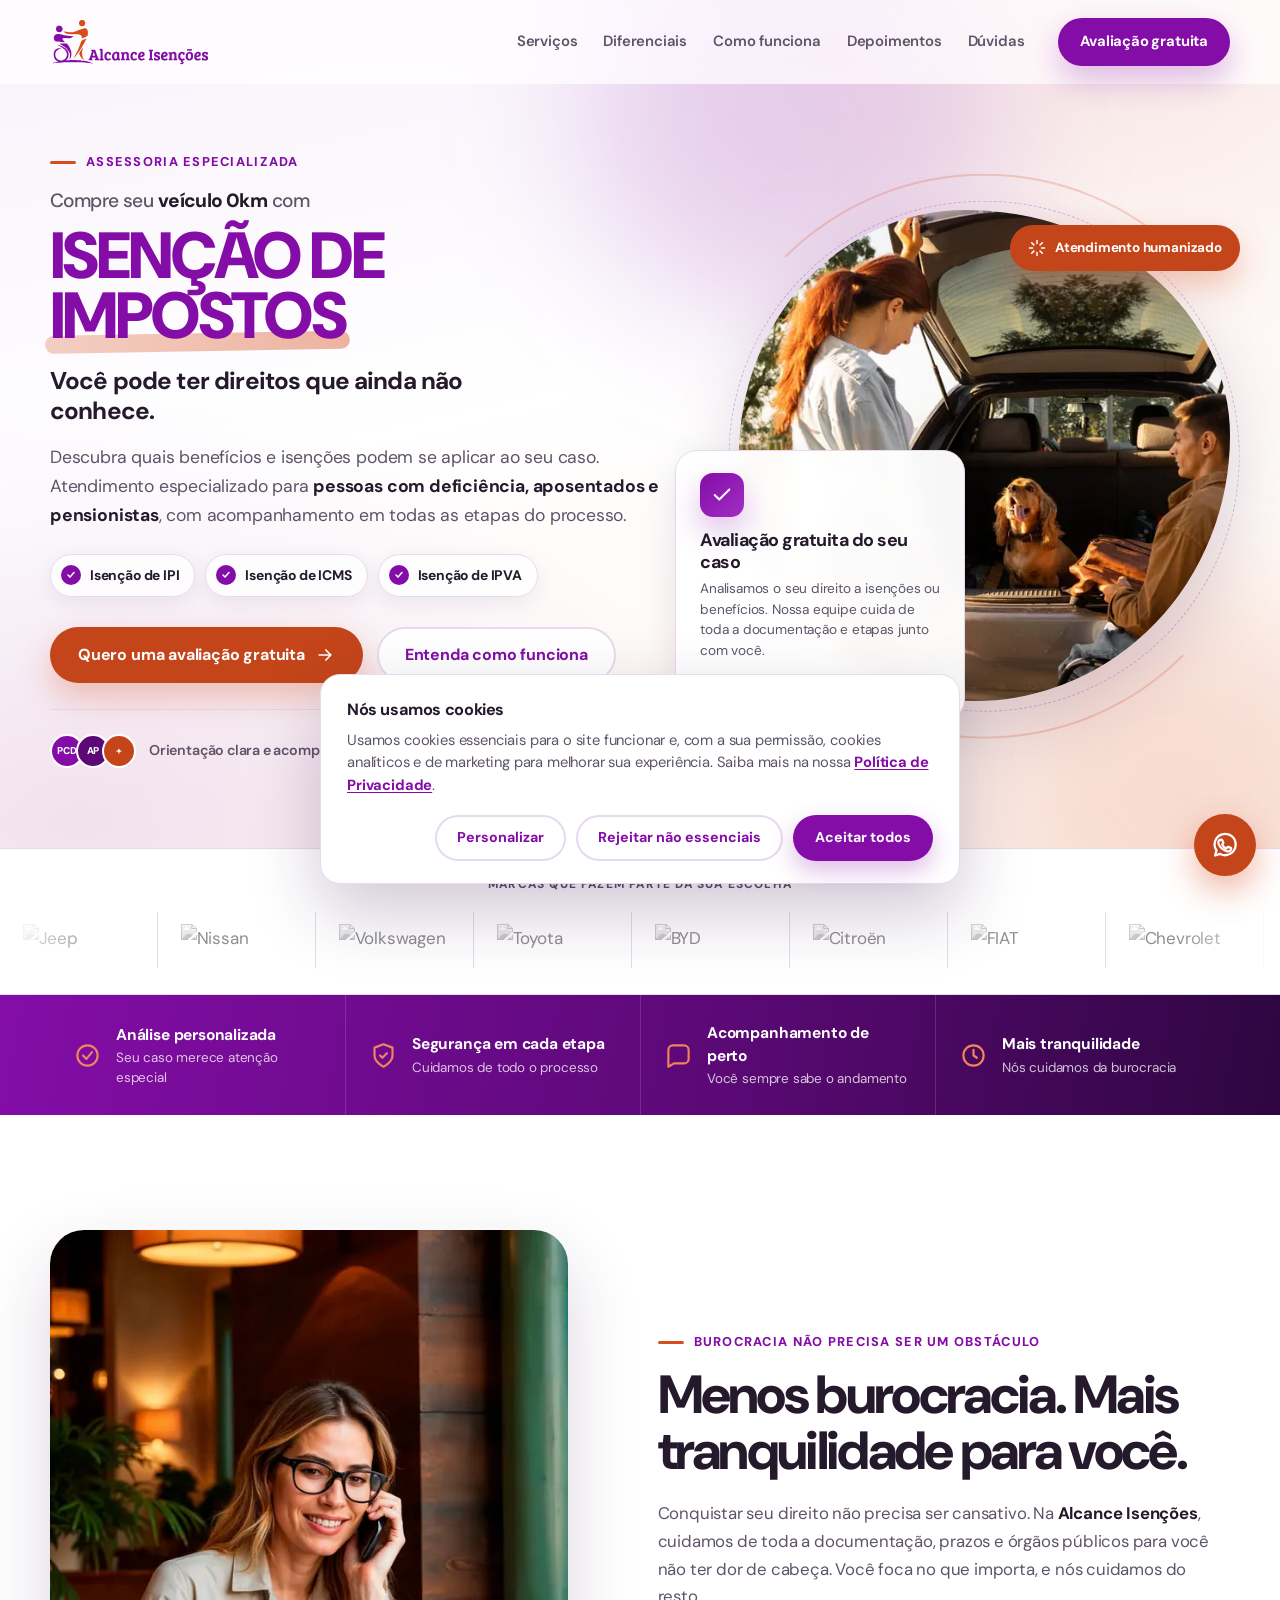
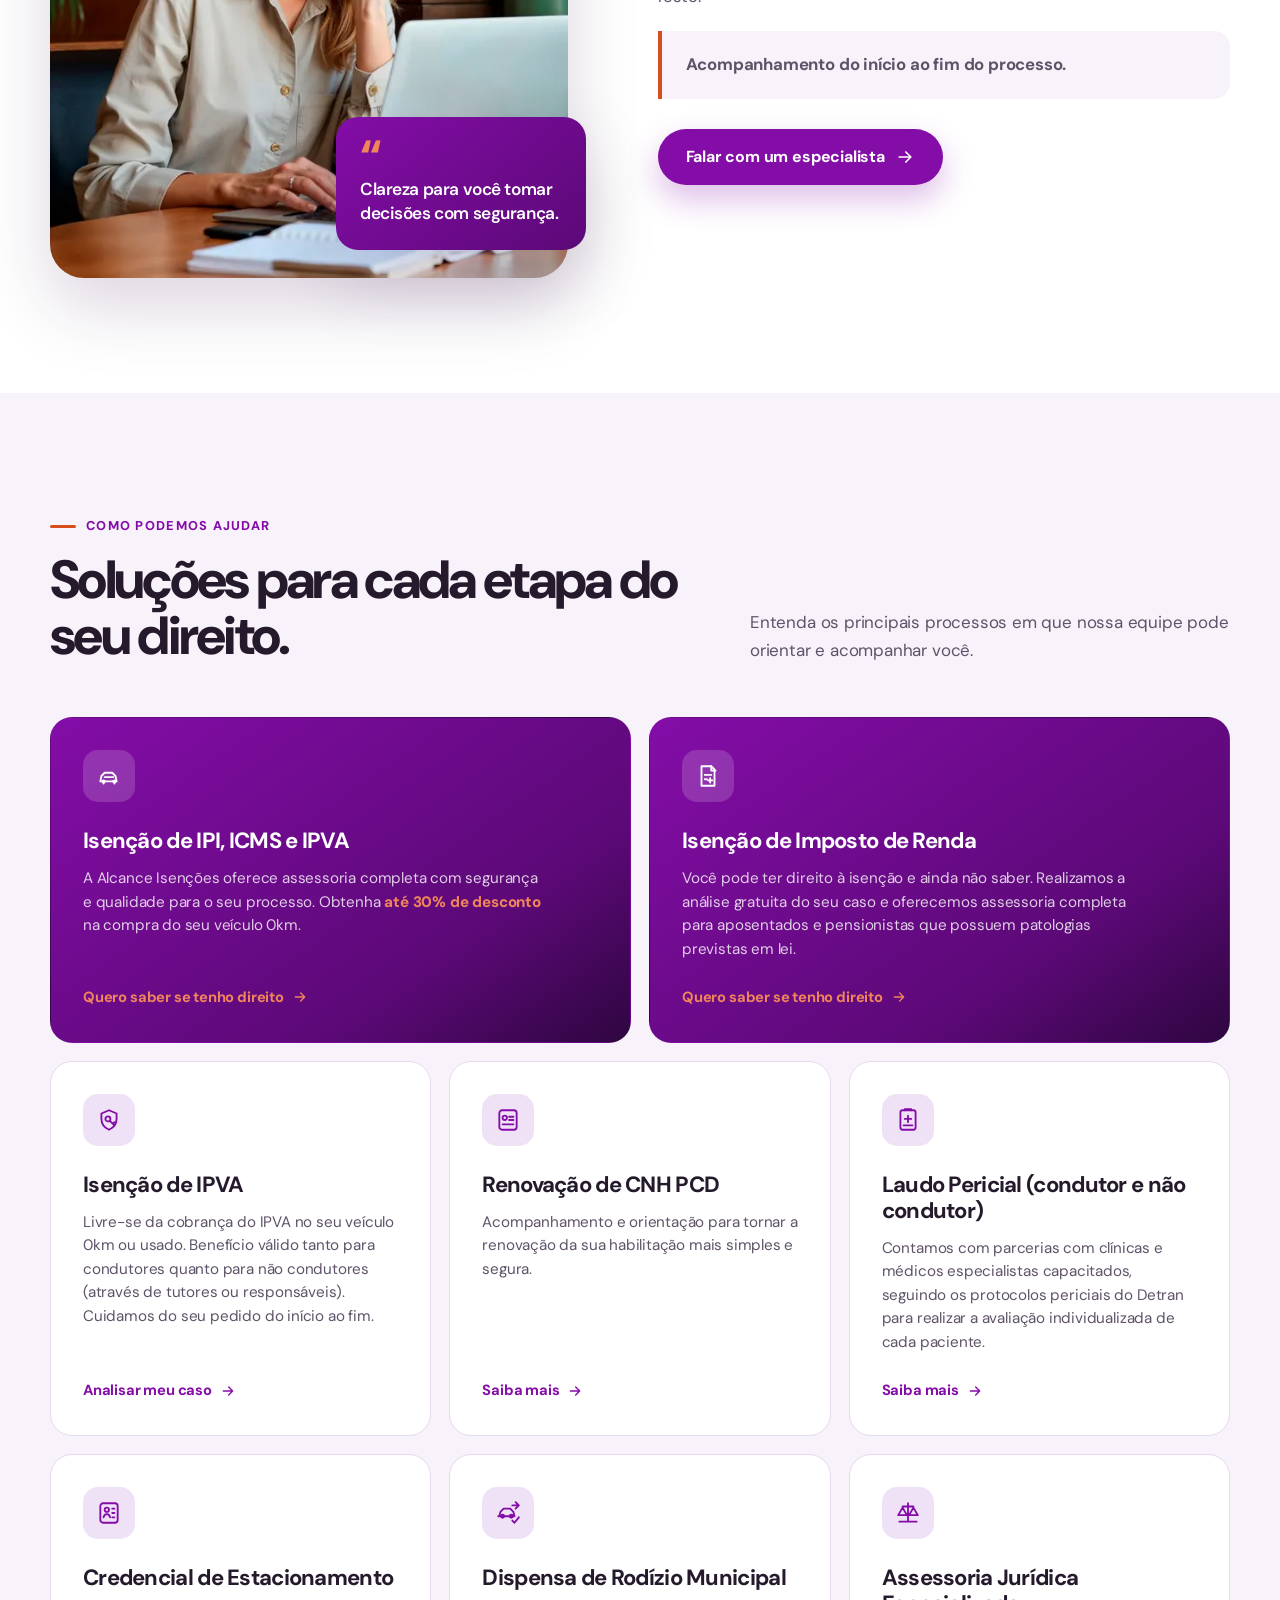
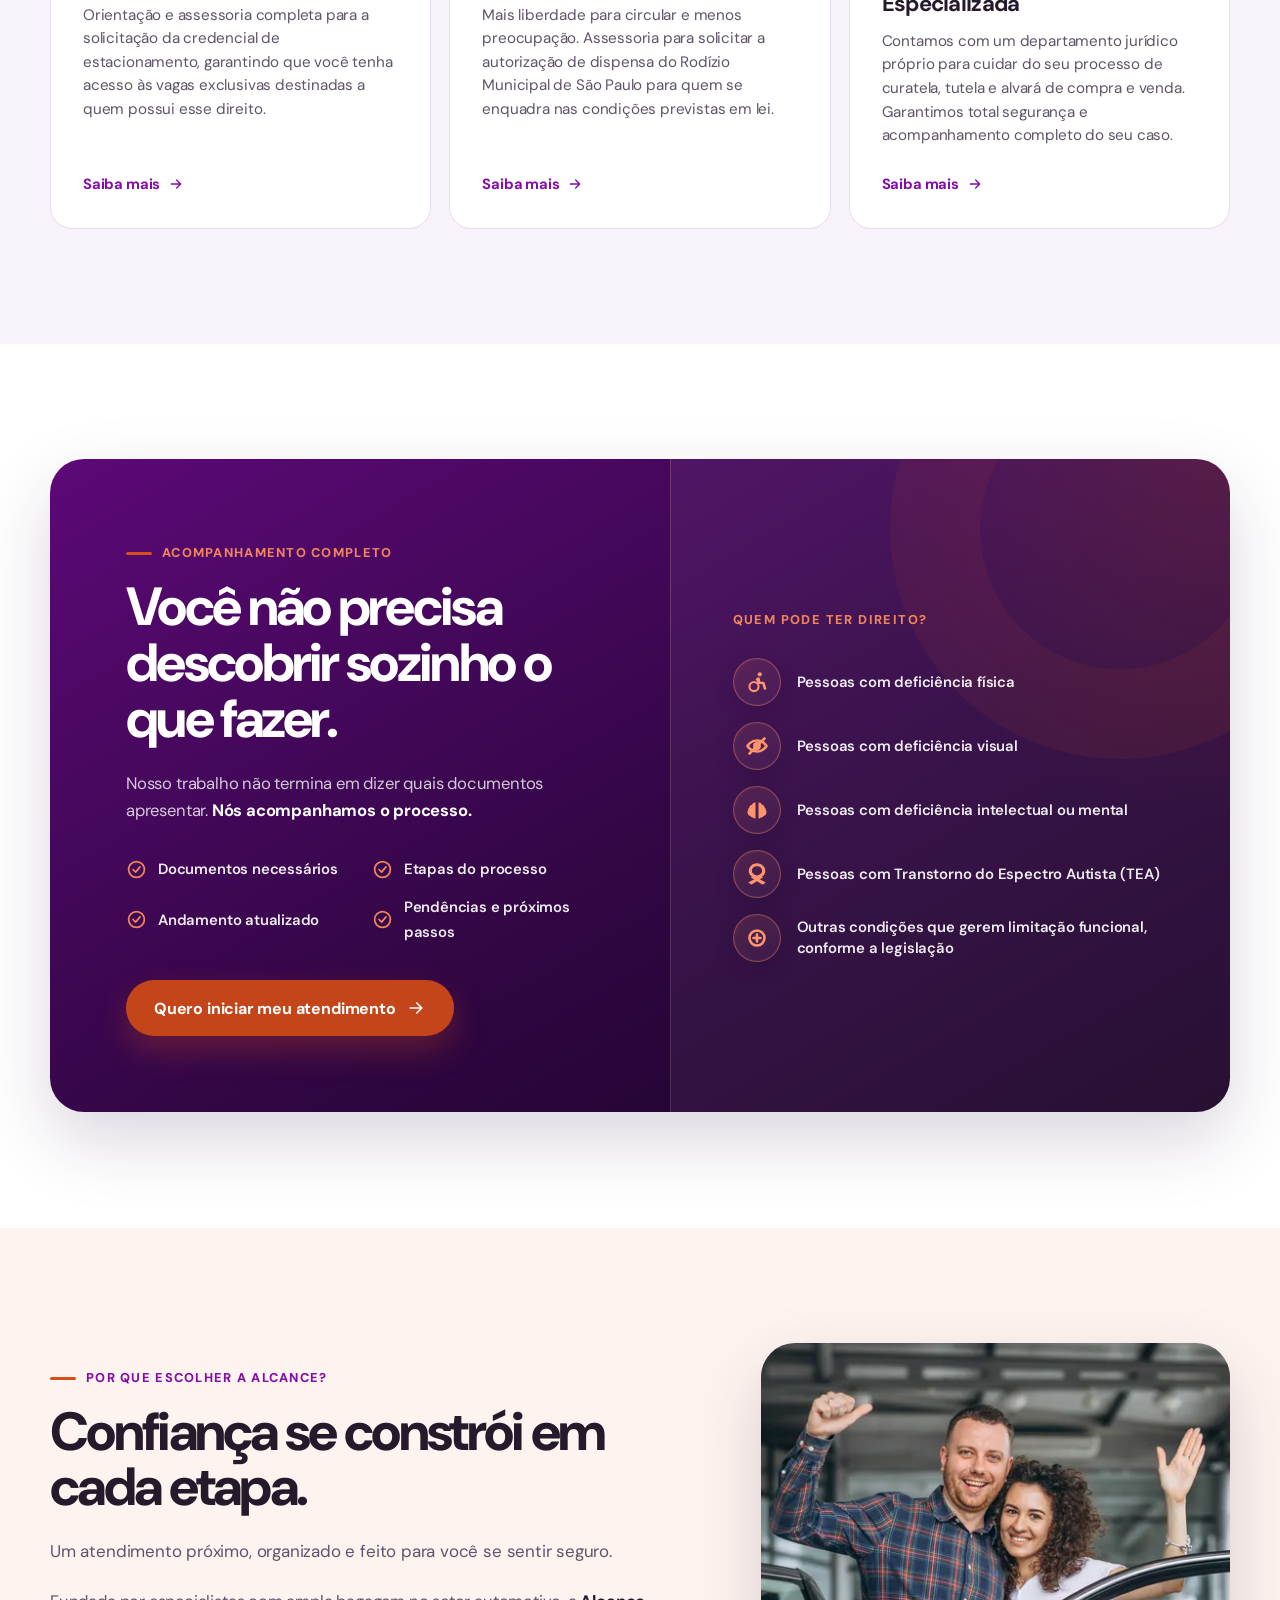
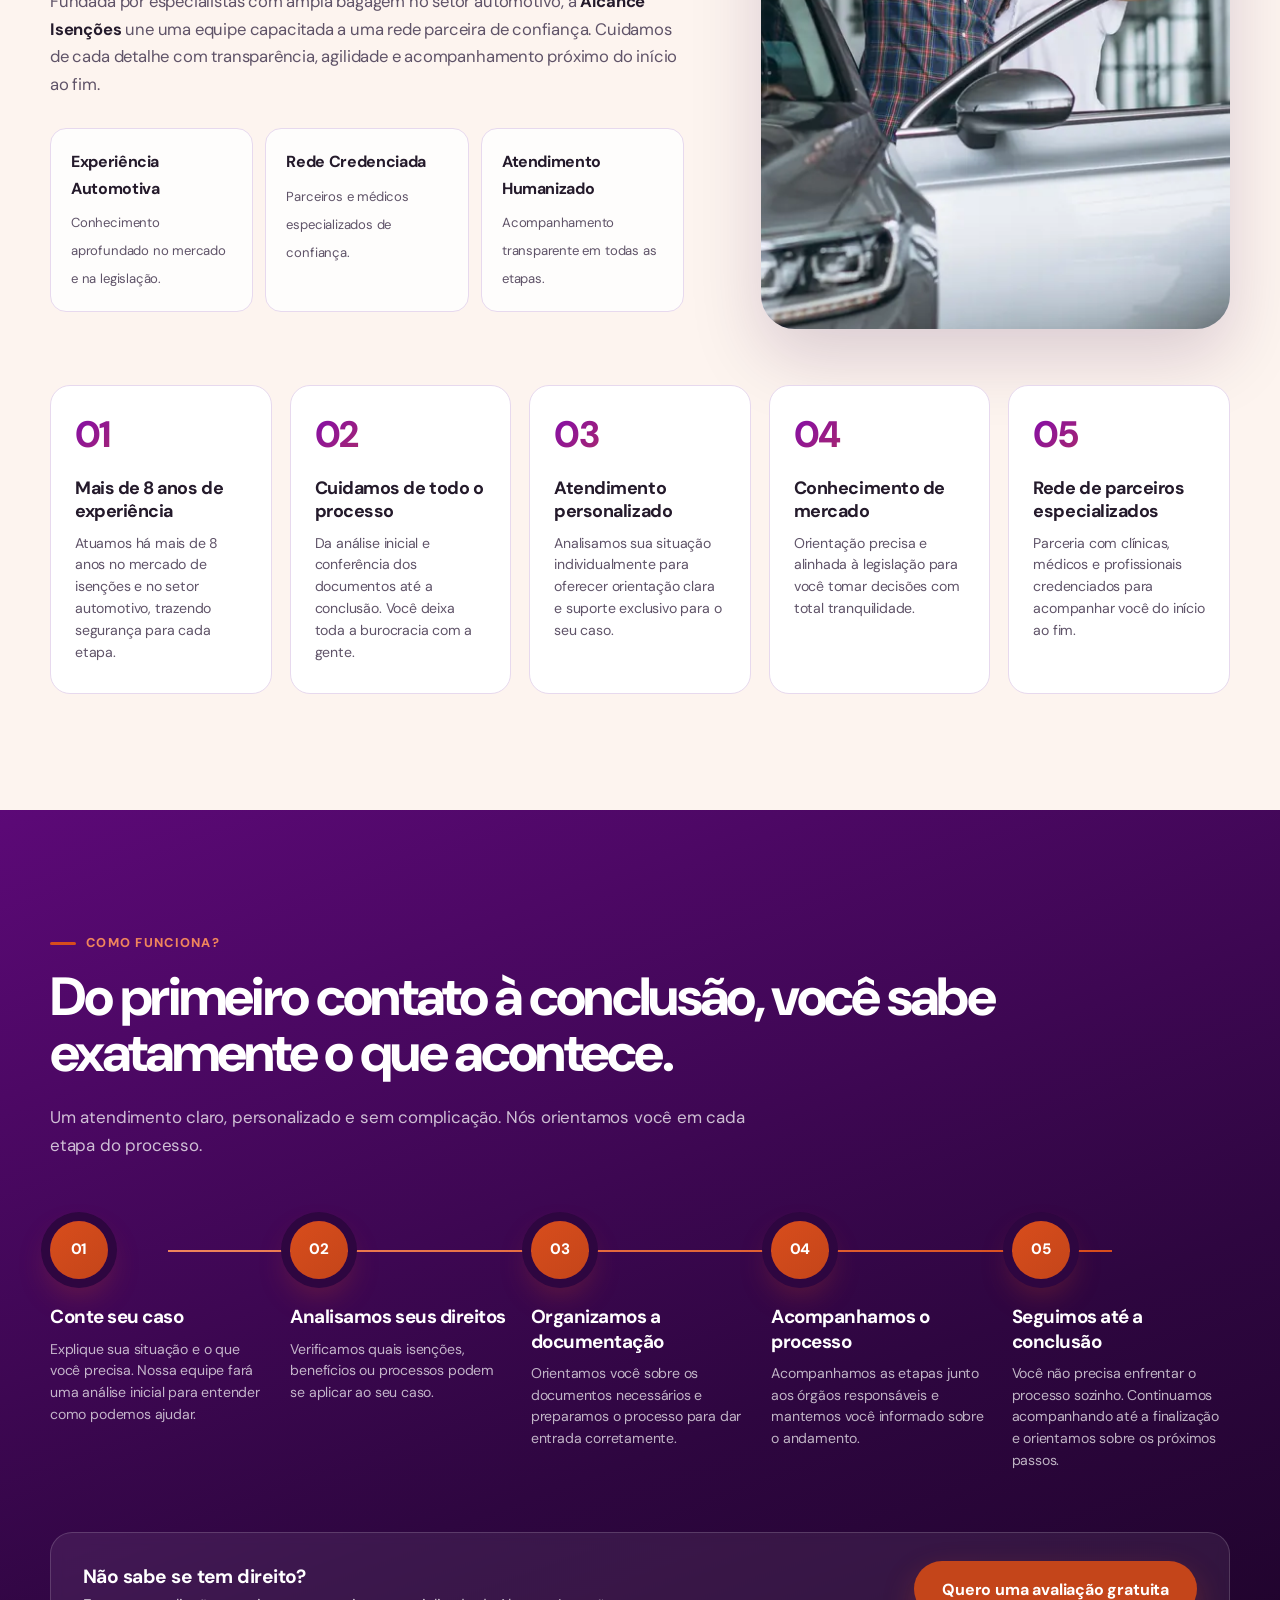
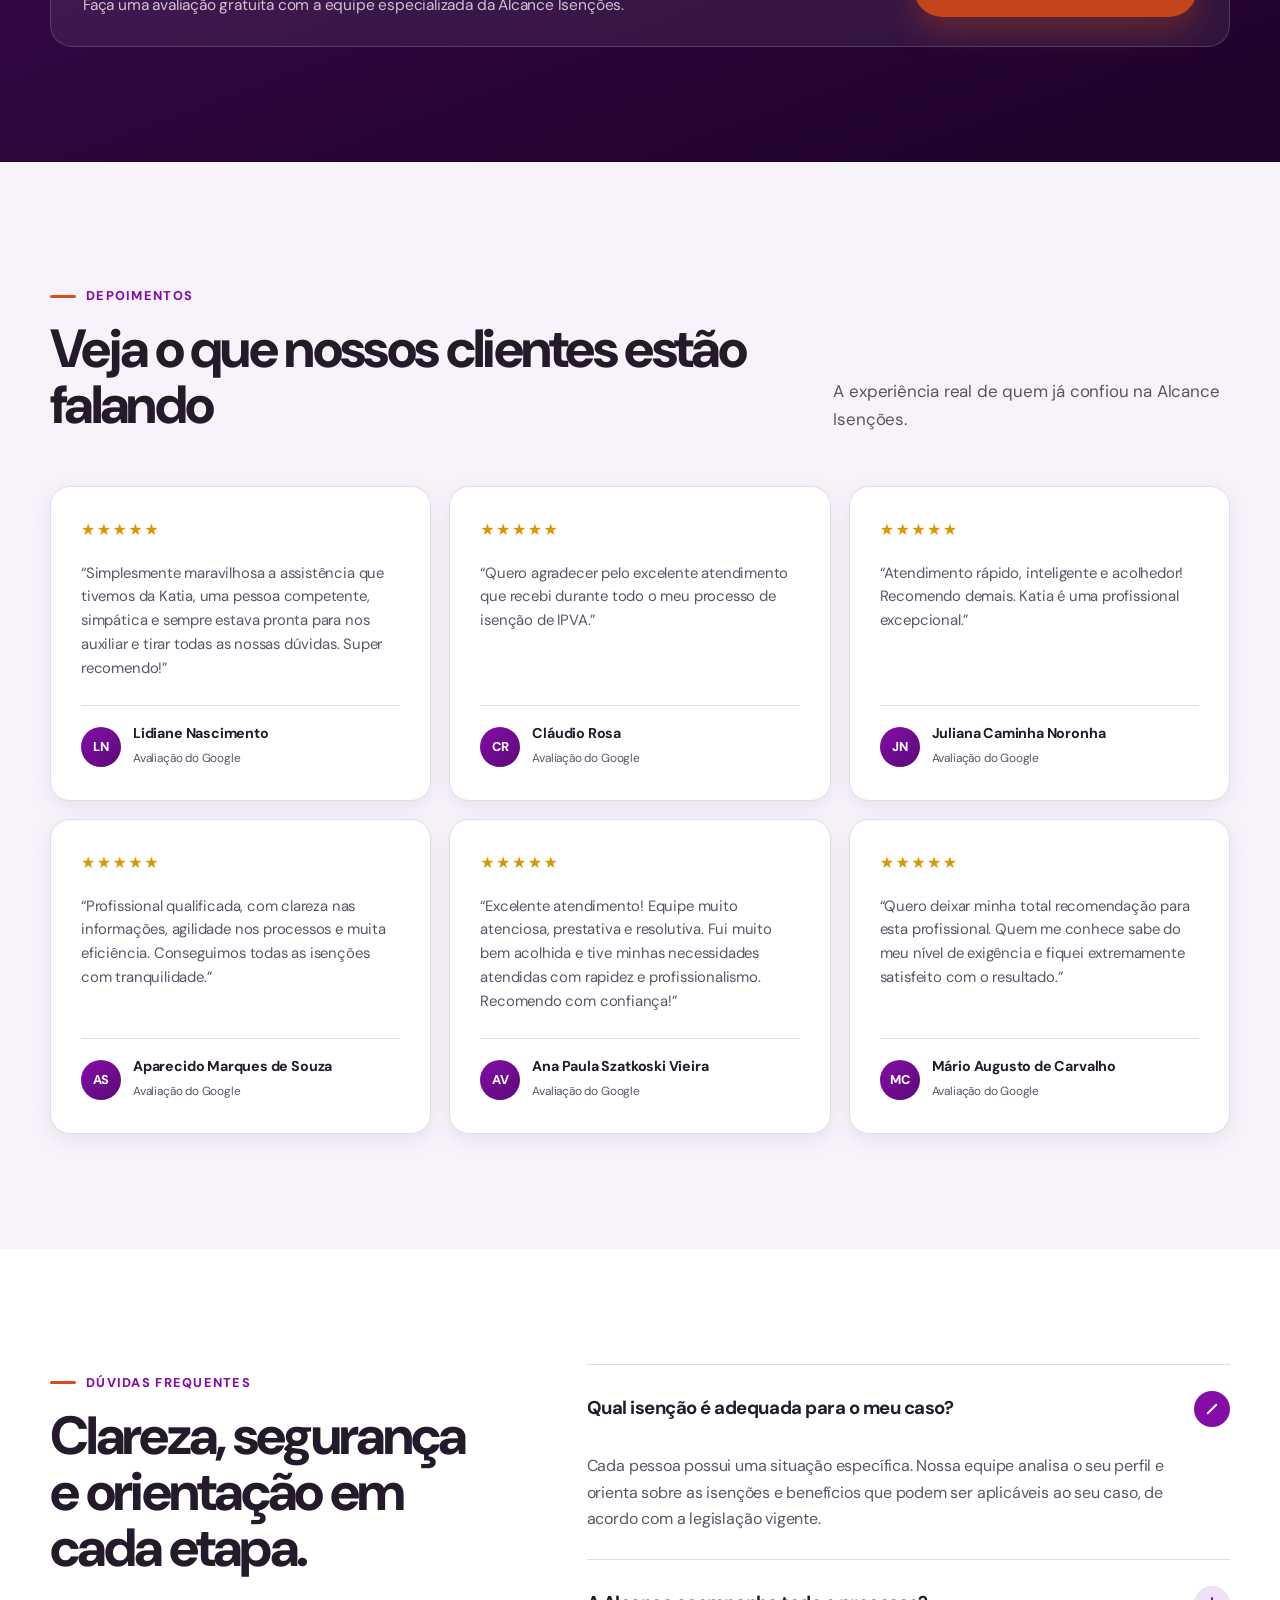
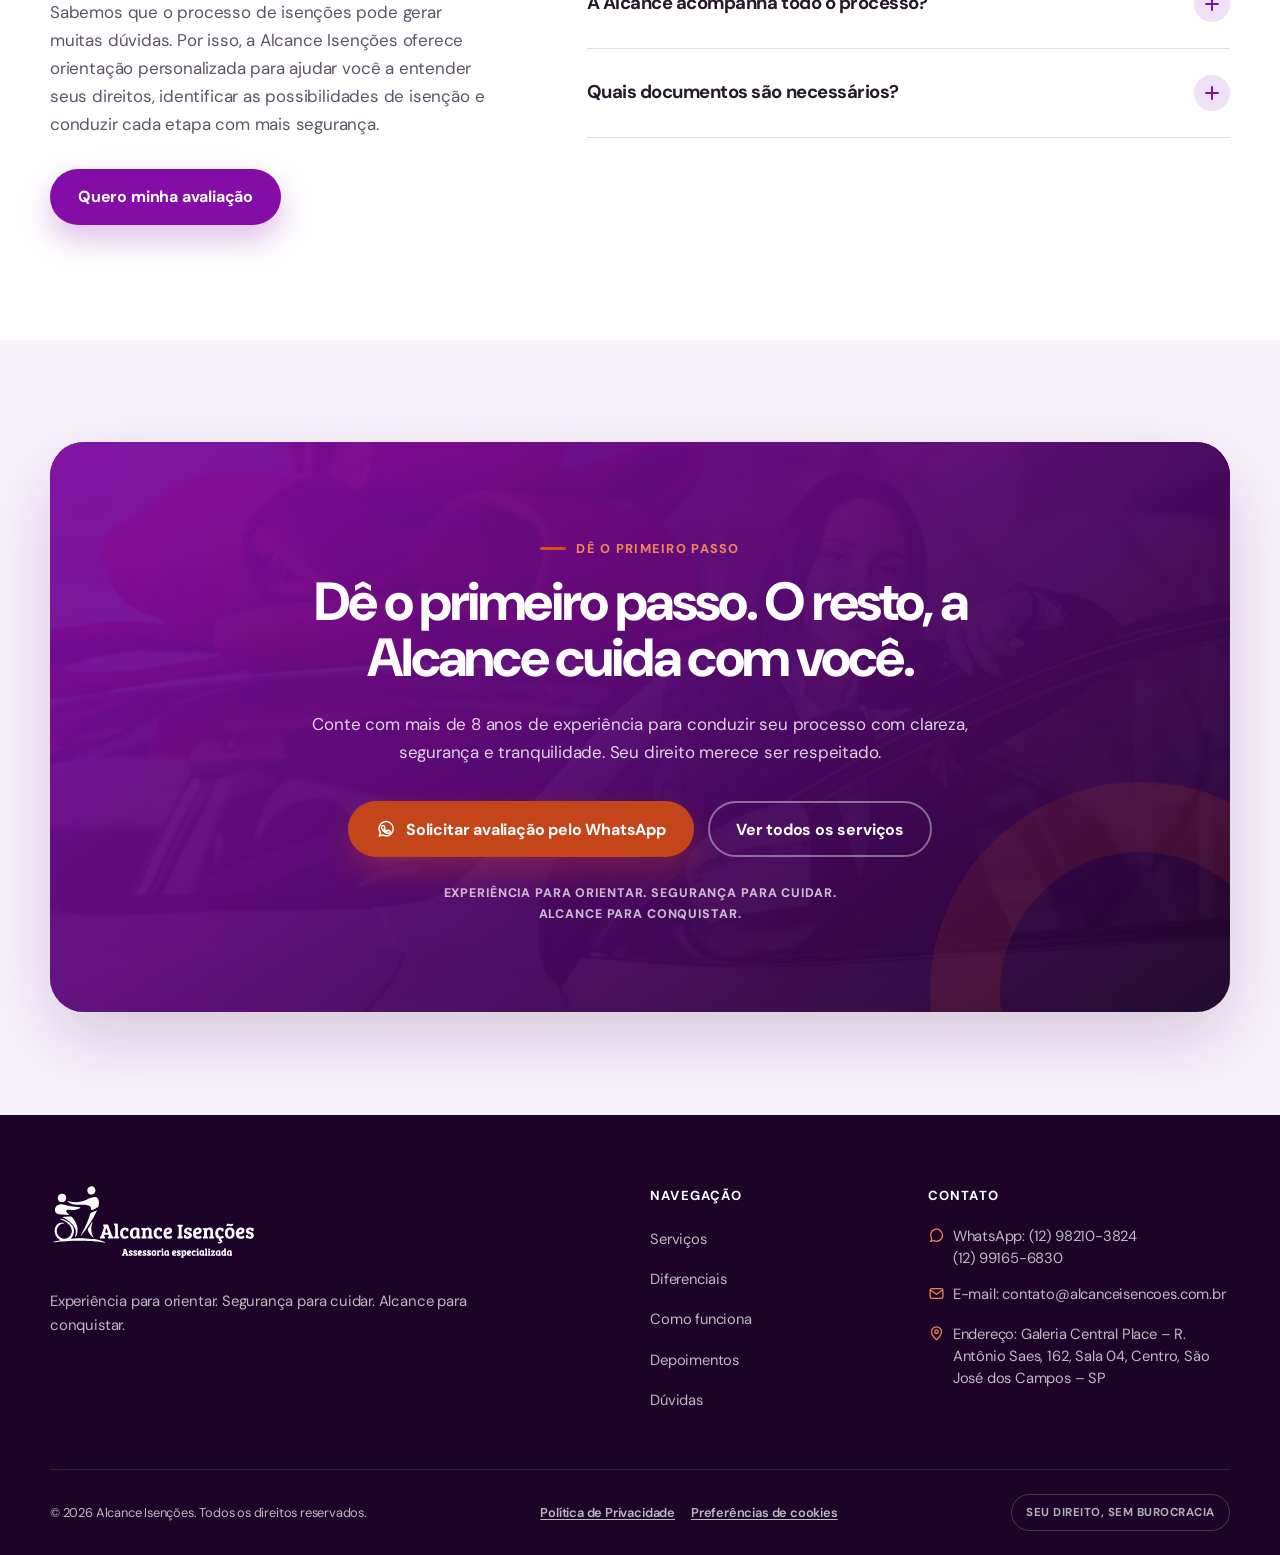
==== commit ac3da292: "Footer" ====
--- a/index.html
+++ b/index.html
@@ -2085,11 +2085,11 @@
             <div class="cartao-elegibilidade">
               <h3>Quem pode ter direito?</h3>
               <ul class="lista-elegibilidade">
-                <li><svg viewBox="0 0 24 24" fill="none" stroke="currentColor" stroke-width="1.9" stroke-linecap="round" stroke-linejoin="round" aria-hidden="true"><circle cx="15" cy="4.5" r="1.8"/><path d="M14 8.5v3.3l3.2 1.1.9 3.1"/><path d="M14.2 11.8H8.6"/><path d="M8.6 8.3v7.8"/><circle cx="9" cy="16.3" r="5"/><path d="M9 16.3 13 11.8"/><path d="M13.4 11.8h2.3l.6 6.4h2.2"/></svg>Pessoas com deficiência física</li>
-                <li><svg viewBox="0 0 24 24" fill="none" stroke="currentColor" stroke-width="1.9" stroke-linecap="round" stroke-linejoin="round" aria-hidden="true"><path d="M2.5 12s3.4-5.5 9.5-5.5 9.5 5.5 9.5 5.5-3.4 5.5-9.5 5.5S2.5 12 2.5 12Z"/><circle cx="12" cy="12" r="2.6"/><path d="M4 20 20 4"/></svg>Pessoas com deficiência visual</li>
-                <li><svg viewBox="0 0 24 24" fill="none" stroke="currentColor" stroke-width="1.9" stroke-linecap="round" stroke-linejoin="round" aria-hidden="true"><path d="M9.5 4.5a3 3 0 0 0-3 3v.3A3.2 3.2 0 0 0 4.8 13a3 3 0 0 0 1.7 4.6A2.8 2.8 0 0 0 9 20a2.5 2.5 0 0 0 2.5-2.5v-10A3 3 0 0 0 9.5 4.5Z"/><path d="M14.5 4.5a3 3 0 0 1 3 3v.3a3.2 3.2 0 0 1 1.7 5.2 3 3 0 0 1-1.7 4.6A2.8 2.8 0 0 1 15 20a2.5 2.5 0 0 1-2.5-2.5v-10a3 3 0 0 1 2-2.8Z"/><path d="M9 8.5c1 .3 1.7 1.2 1.7 2.3M15 8.5c-1 .3-1.7 1.2-1.7 2.3M7 13.2c.9 0 1.6.5 2 1.2M17 13.2c-.9 0-1.6.5-2 1.2"/></svg>Pessoas com deficiência intelectual ou mental</li>
-                <li><svg viewBox="0 0 24 24" fill="none" stroke="currentColor" stroke-width="1.9" stroke-linecap="round" stroke-linejoin="round" aria-hidden="true"><path d="M9.5 4.5h4a1 1 0 0 1 1 1v2.3a1.8 1.8 0 1 1 0 3.4V14a1 1 0 0 1-1 1h-2.3a1.8 1.8 0 1 0-3.4 0H5.8a1 1 0 0 1-1-1v-2.3a1.8 1.8 0 1 1 0-3.4V5.5a1 1 0 0 1 1-1h2.3a1.8 1.8 0 1 1 3.4 0Z"/></svg>Pessoas com Transtorno do Espectro Autista (TEA)</li>
-                <li><svg viewBox="0 0 24 24" fill="none" stroke="currentColor" stroke-width="1.9" stroke-linecap="round" stroke-linejoin="round" aria-hidden="true"><circle cx="12" cy="12" r="7.5"/><path d="M12 8.5v7M8.5 12h7"/></svg>Outras condições que gerem limitação funcional, conforme a legislação</li>
+                <li><svg viewBox="0 0 24 24" fill="currentColor" stroke="none" aria-hidden="true"><circle cx="14.8" cy="4.3" r="2.1"/><path fill-rule="evenodd" d="M9 11a5.6 5.6 0 1 0 0 11.2A5.6 5.6 0 0 0 9 11Zm0 2.1a3.5 3.5 0 1 1 0 7 3.5 3.5 0 0 1 0-7Z"/><path d="M12 7.4h1.6a1.3 1.3 0 0 1 1.3 1.1l.4 3.2h3a1.3 1.3 0 0 1 1.2.9l1.7 5.4a1.3 1.3 0 1 1-2.5.8l-1.5-4.7h-3.6a1.3 1.3 0 0 1-1.3-1.1l-.3-2.2H12a1.3 1.3 0 1 1 0-2.6Z"/></svg>Pessoas com deficiência física</li>
+                <li><svg viewBox="0 0 24 24" fill="none" stroke="currentColor" stroke-width="2.6" stroke-linecap="round" stroke-linejoin="round" aria-hidden="true"><path d="M2.5 12s3.4-5.5 9.5-5.5 9.5 5.5 9.5 5.5-3.4 5.5-9.5 5.5S2.5 12 2.5 12Z"/><circle cx="12" cy="12" r="2.6"/><path d="M4.5 19.5 19.5 4.5"/></svg>Pessoas com deficiência visual</li>
+                <li><svg viewBox="0 0 24 24" fill="currentColor" stroke="none" aria-hidden="true"><path d="M11 4.6c-1.7-.5-3.4.5-3.9 2.1-1.4.1-2.6 1.2-2.7 2.7-.9.6-1.4 1.7-1.2 2.8-.8.8-1 2-.5 3 .1 1.5 1.3 2.6 2.8 2.7.5 1 1.6 1.6 2.7 1.5.5.8 1.4 1.2 2.3 1.1V4.6Z"/><path d="M13 4.6c1.7-.5 3.4.5 3.9 2.1 1.4.1 2.6 1.2 2.7 2.7.9.6 1.4 1.7 1.2 2.8.8.8 1 2 .5 3-.1 1.5-1.3 2.6-2.8 2.7-.5 1-1.6 1.6-2.7 1.5-.5.8-1.4 1.2-2.3 1.1V4.6Z"/></svg>Pessoas com deficiência intelectual ou mental</li>
+                <li><svg viewBox="0 0 24 24" fill="currentColor" stroke="none" aria-hidden="true"><path fill-rule="evenodd" d="M12 1.3c4.8 0 8.3 3.6 8.3 8 0 3.4-2.7 5.6-7.5 6.8-.3.1-.8.2-.8.2s-.5-.1-.8-.2C6.4 14.9 3.7 12.7 3.7 9.3c0-4.4 3.5-8 8.3-8Zm0 3c-3 0-5.1 2-5.1 4.7 0 2 1.5 3.4 4.2 4.3.3.1.9.3.9.3s.6-.2.9-.3c2.7-.9 4.2-2.3 4.2-4.3 0-2.7-2.1-4.7-5.1-4.7Z"/><path d="M16 13.8 18.3 15.3 5.5 23.3 2.2 21Z"/><path d="M8 13.8 5.7 15.3 18.5 23.3 21.8 21Z"/></svg>Pessoas com Transtorno do Espectro Autista (TEA)</li>
+                <li><svg viewBox="0 0 24 24" fill="none" stroke="currentColor" stroke-width="2.6" stroke-linecap="round" stroke-linejoin="round" aria-hidden="true"><circle cx="12" cy="12" r="7.5"/><path d="M12 8.5v7M8.5 12h7"/></svg>Outras condições que gerem limitação funcional, conforme a legislação</li>
               </ul>
             </div>
           </div>
@@ -2338,7 +2338,7 @@
         <ul>
           <li><a class="footer-link js-whatsapp" href="#">
             <svg viewBox="0 0 24 24" fill="none" stroke="currentColor" stroke-width="1.8" stroke-linecap="round" stroke-linejoin="round" aria-hidden="true"><path d="M20.5 11.7a8.4 8.4 0 0 1-12.4 7.4L4 20.4l1.3-4a8.4 8.4 0 1 1 15.2-4.7Z"/></svg>
-            WhatsApp: (12) 98210-3824 / (12) 99165-6830</a></li>
+            <span>WhatsApp: (12) 98210-3824<br>(12) 99165-6830</span></a></li>
           <li><a class="footer-link" href="mailto:contato@alcanceisencoes.com.br">
             <svg viewBox="0 0 24 24" fill="none" stroke="currentColor" stroke-width="1.8" stroke-linecap="round" stroke-linejoin="round" aria-hidden="true"><rect x="3" y="5" width="18" height="14" rx="2.5"/><path d="m3.5 7 8.5 6 8.5-6"/></svg>
             E-mail: contato@alcanceisencoes.com.br</a></li>
